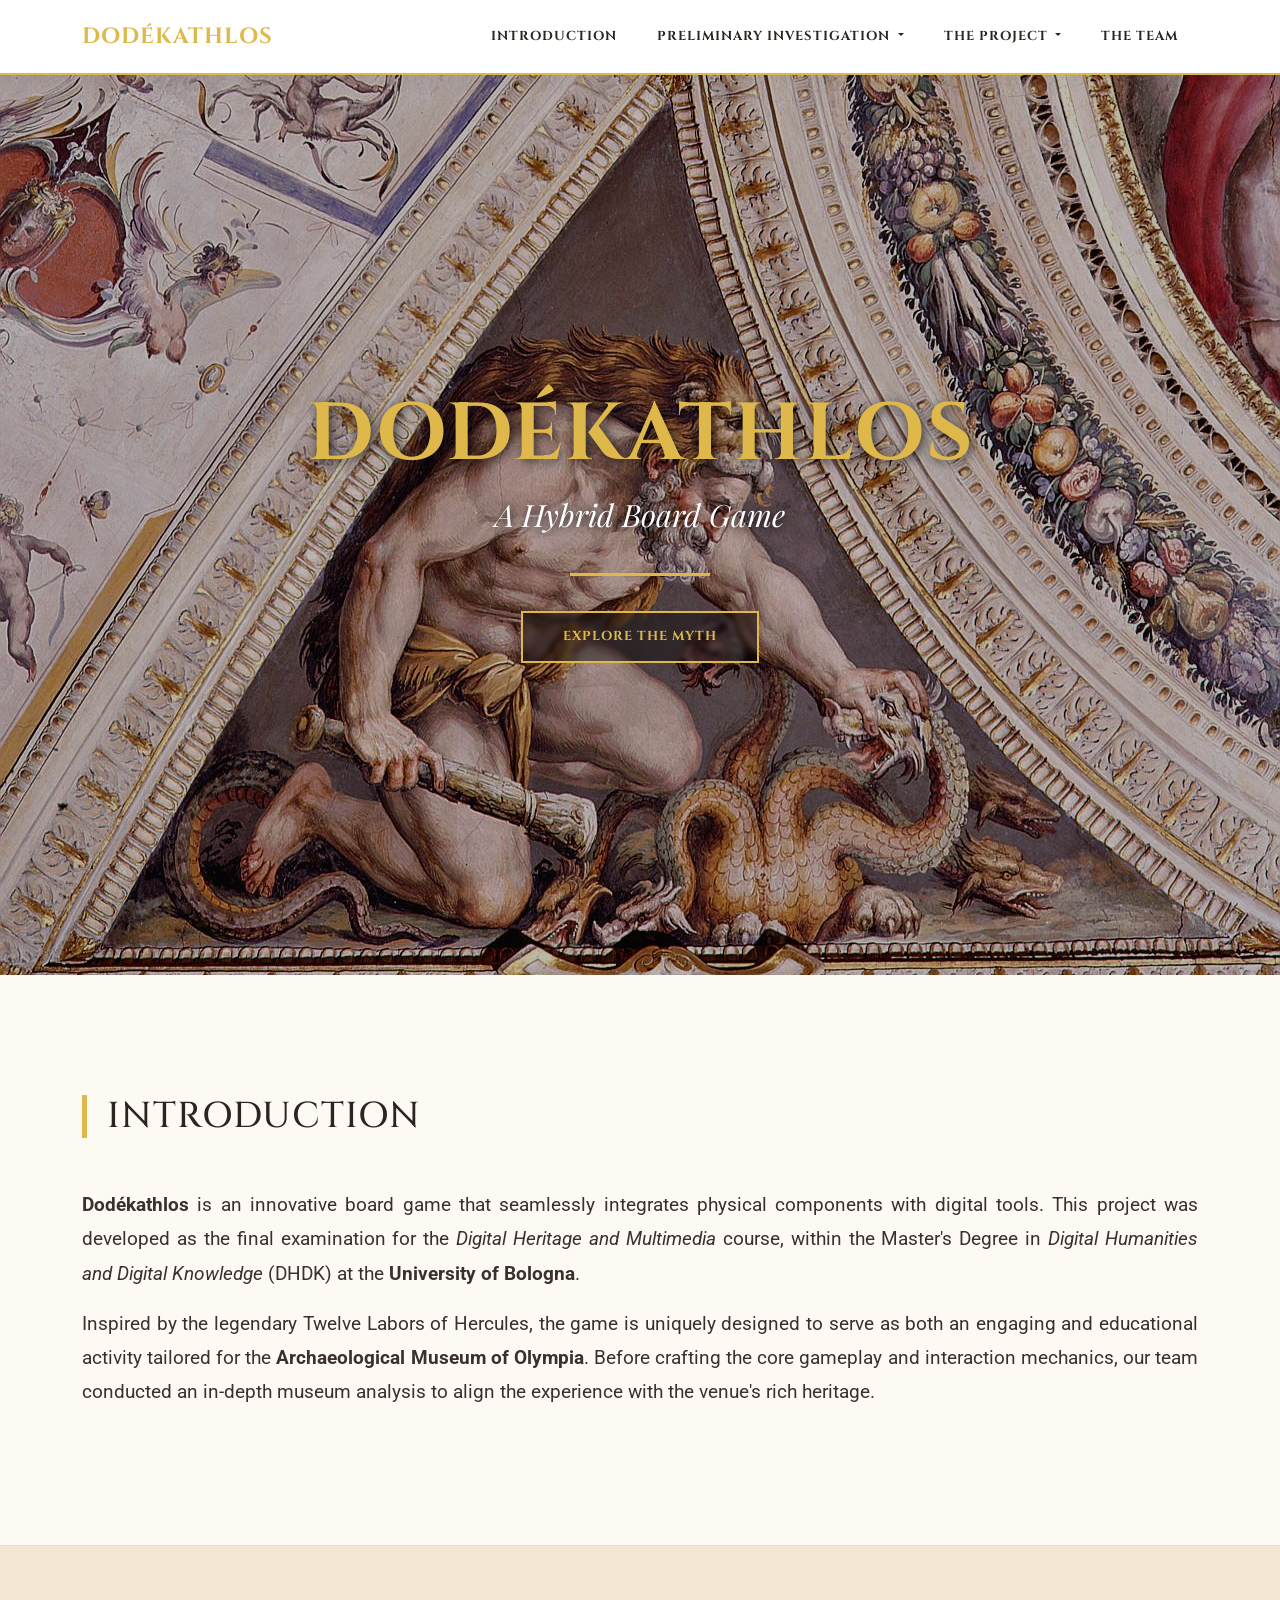
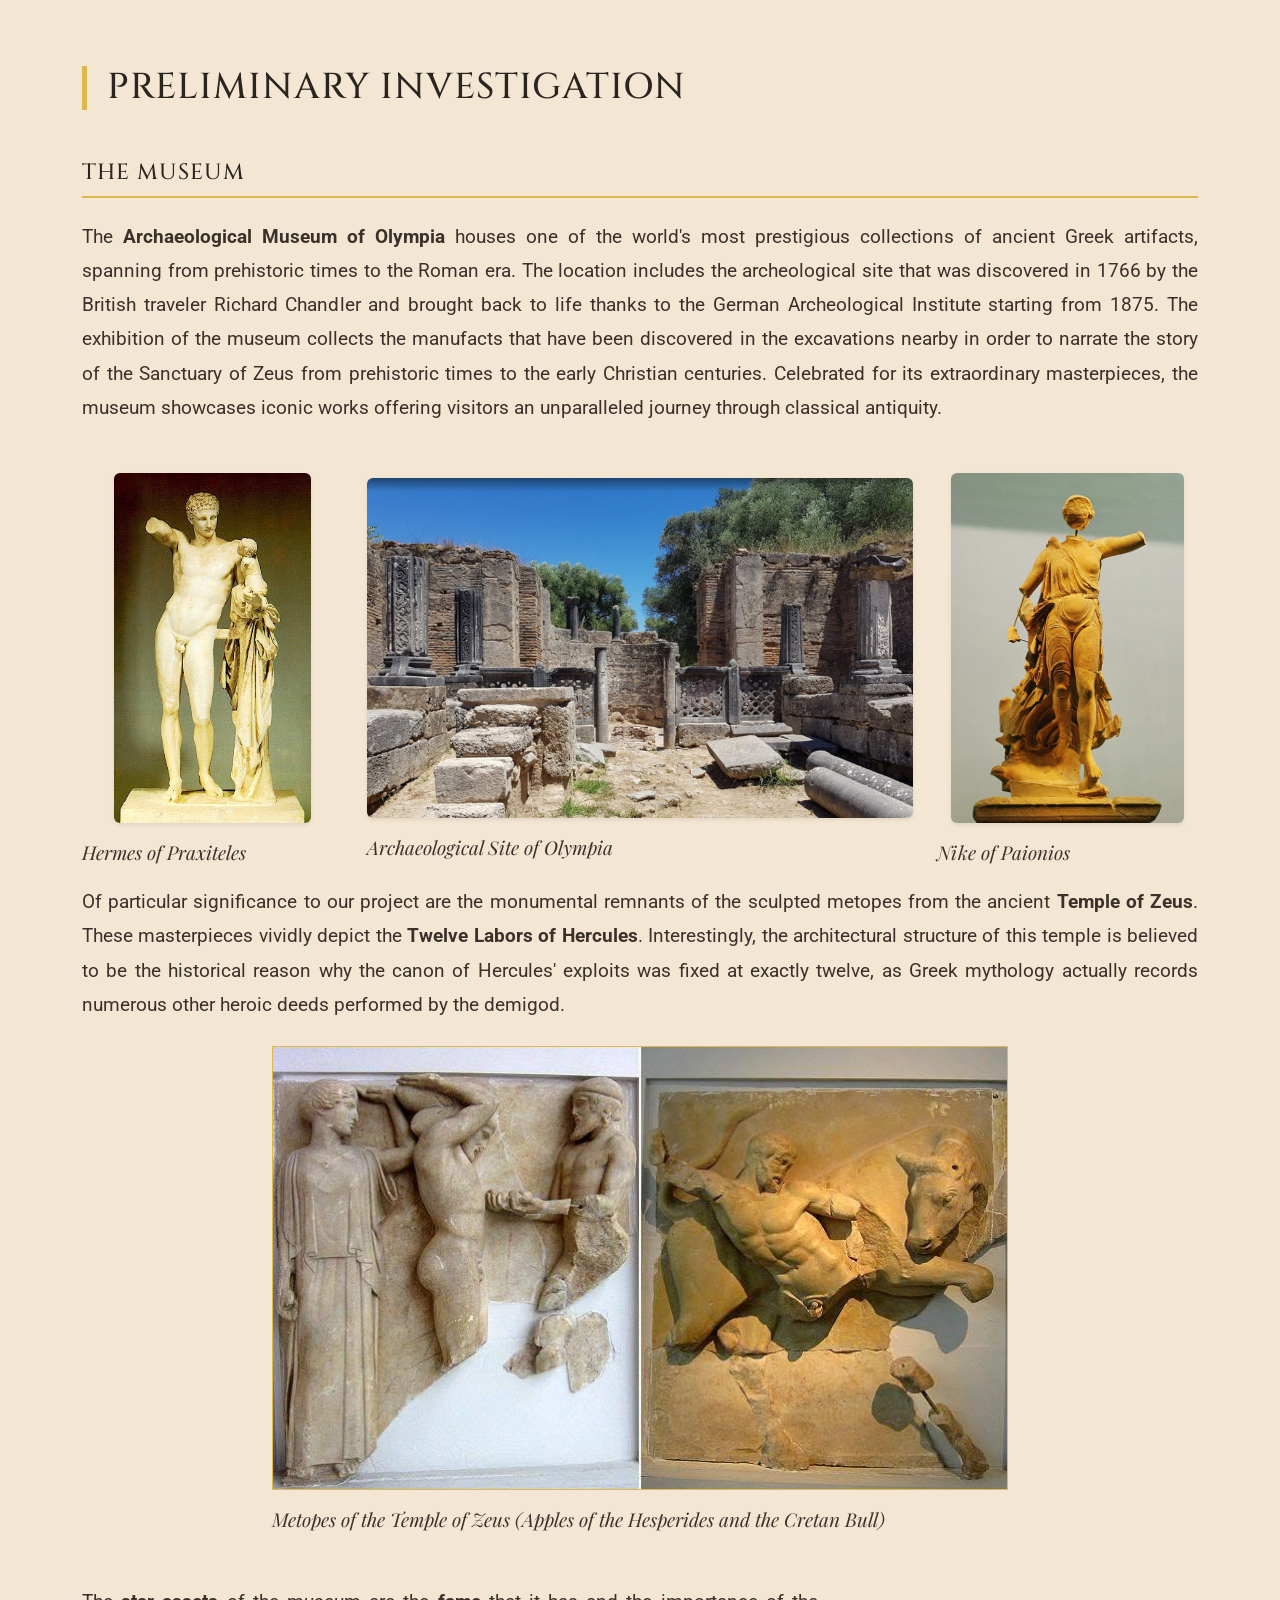
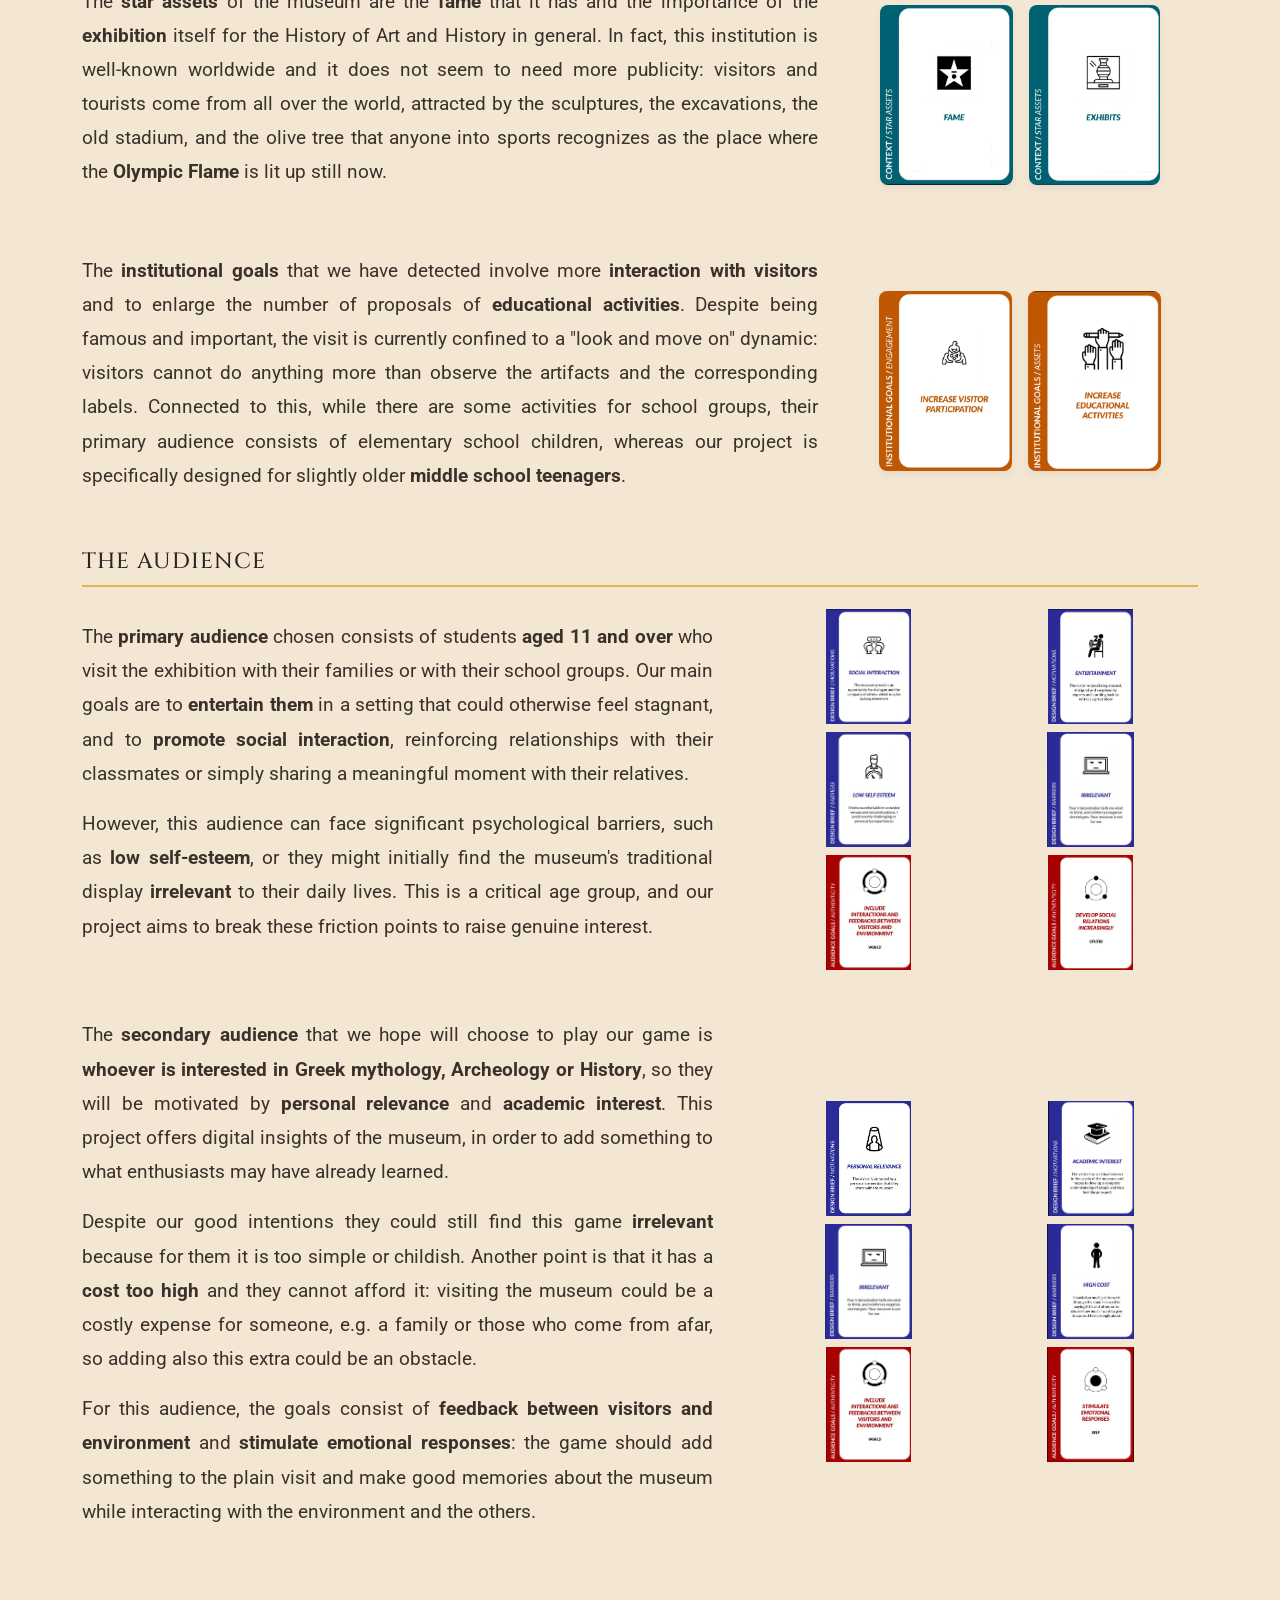
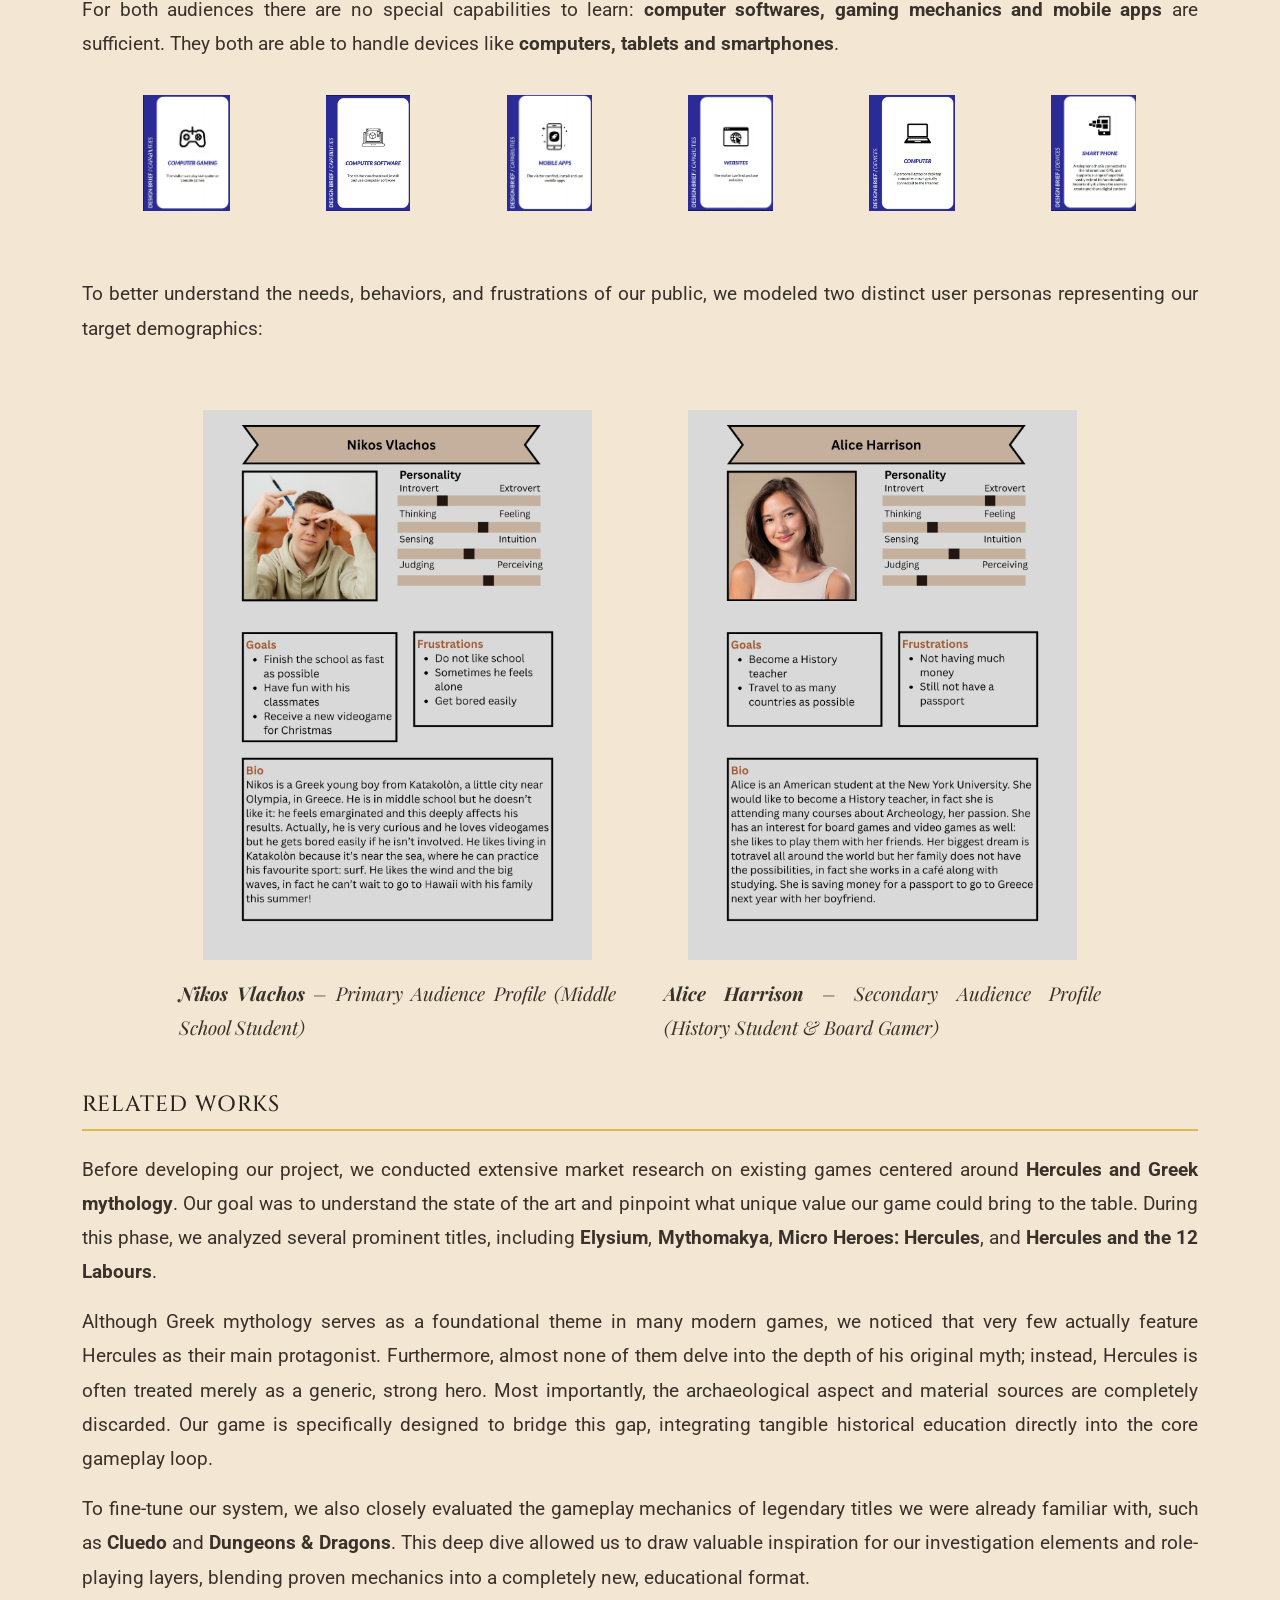
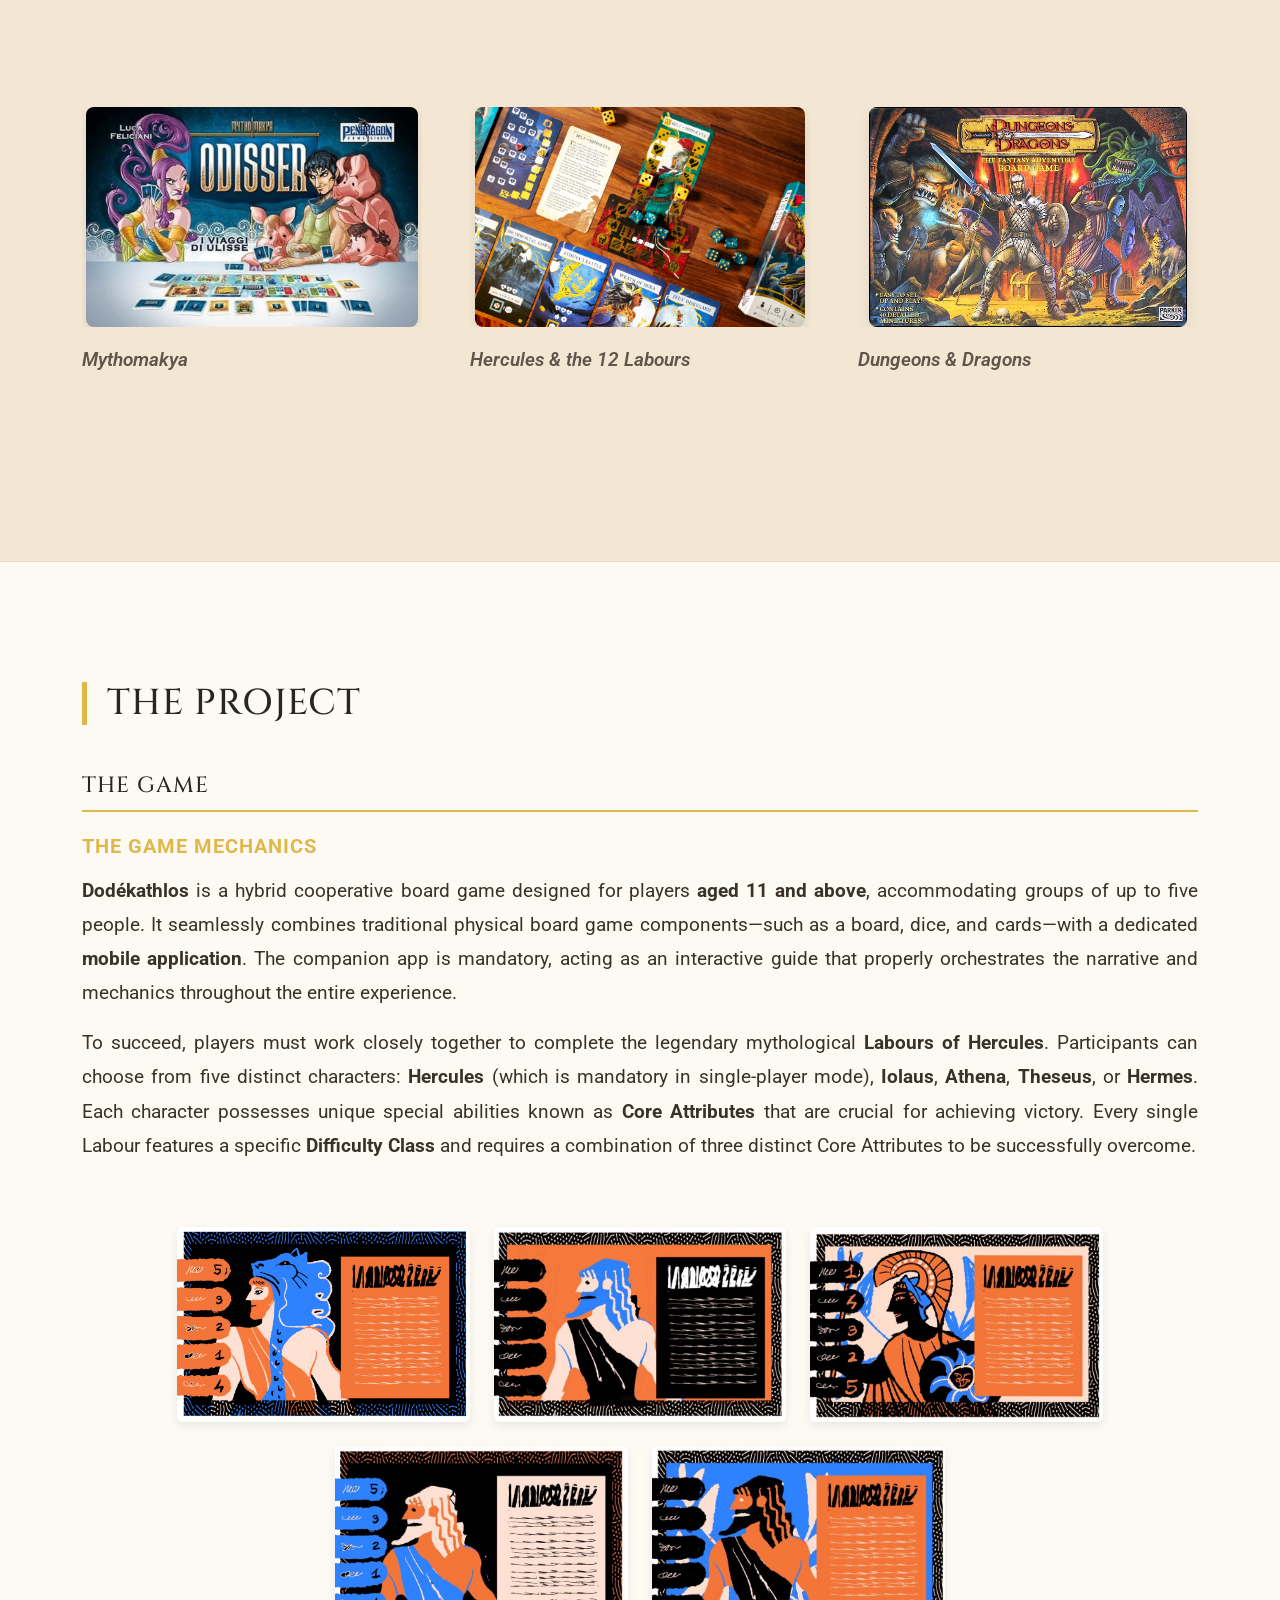
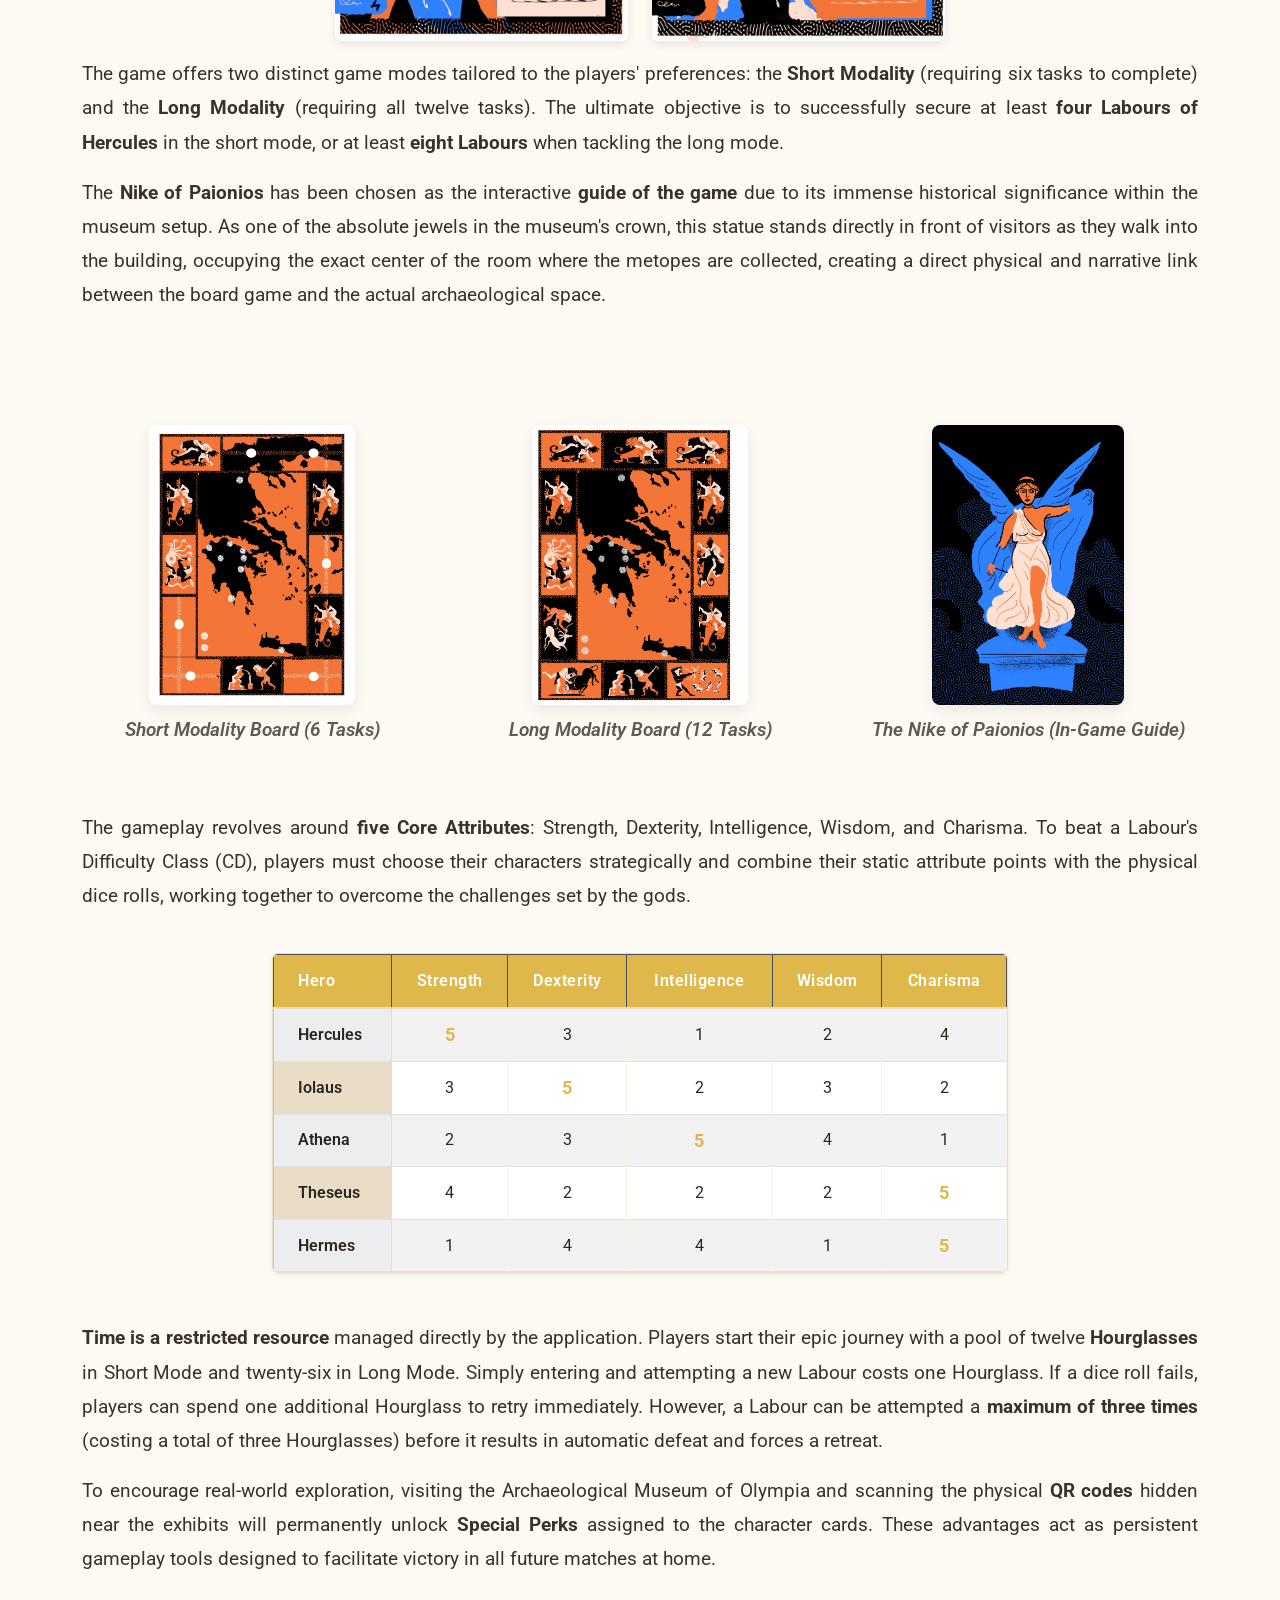
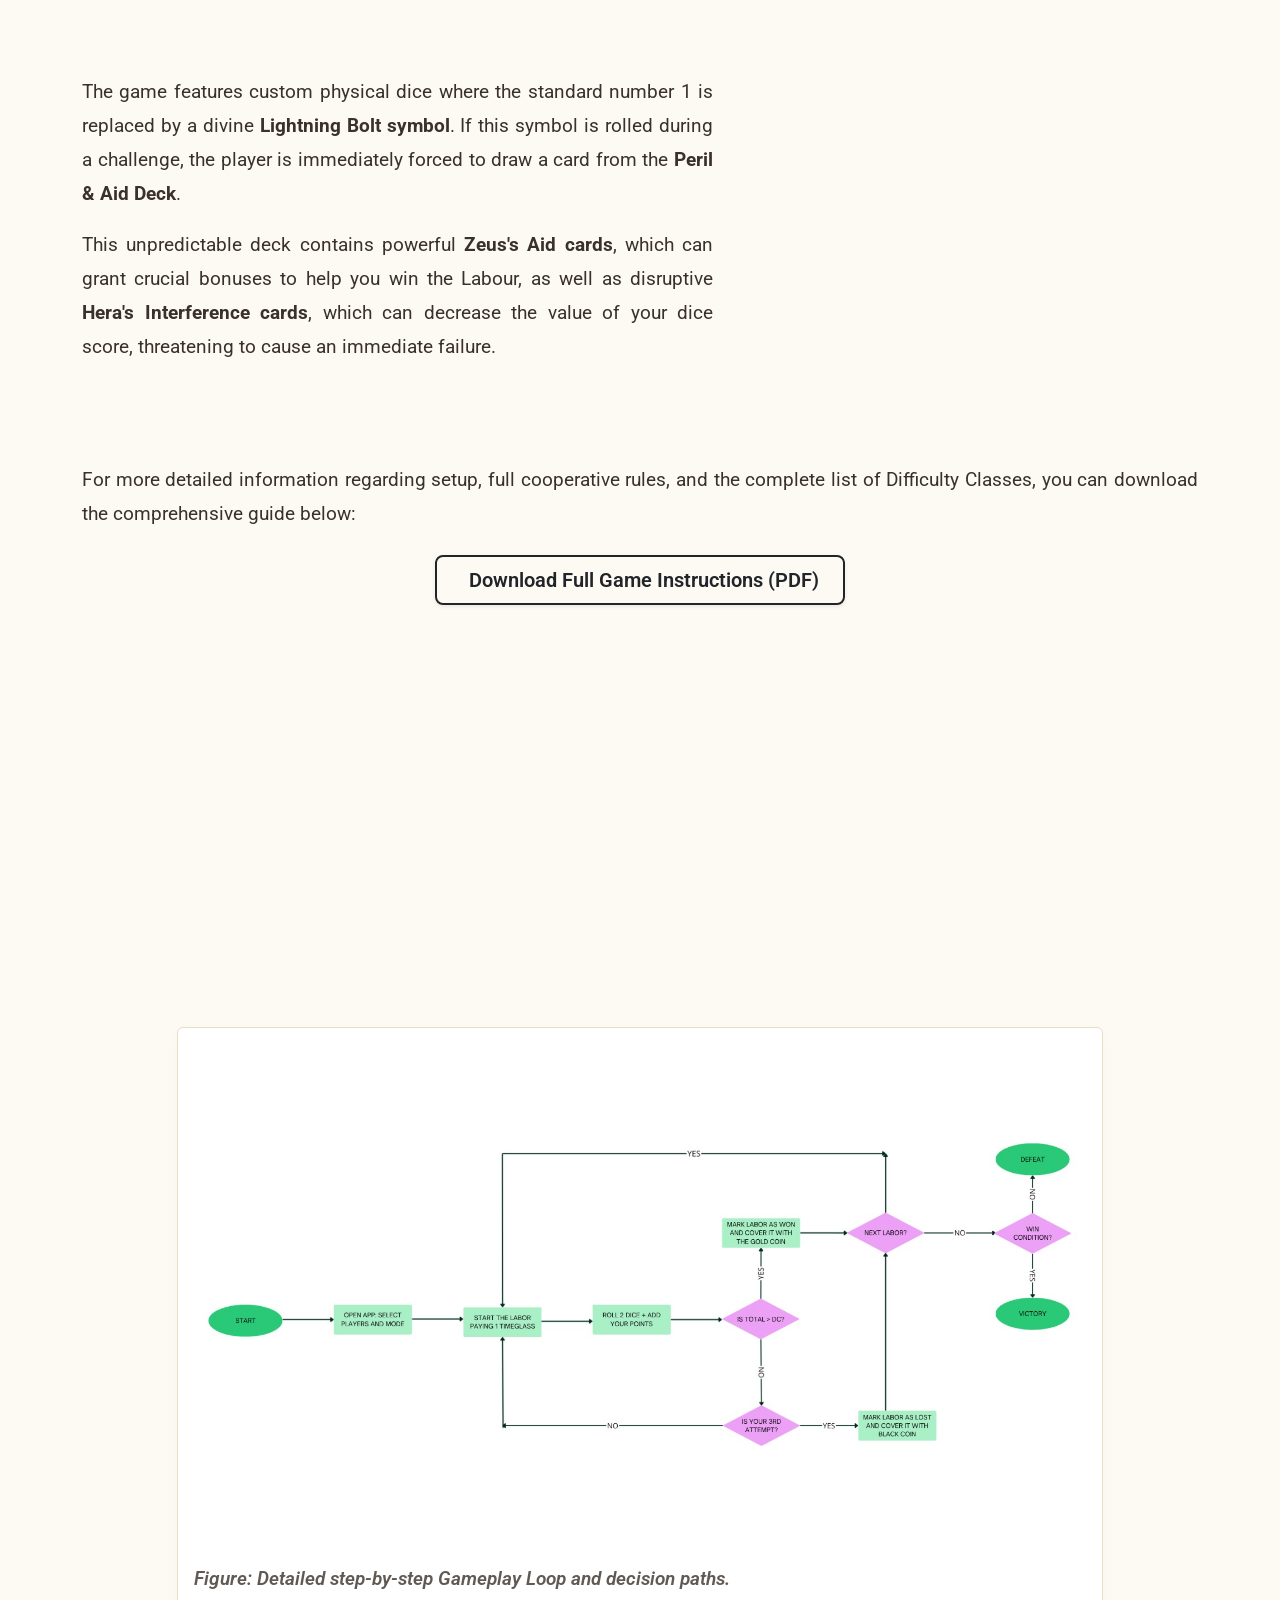
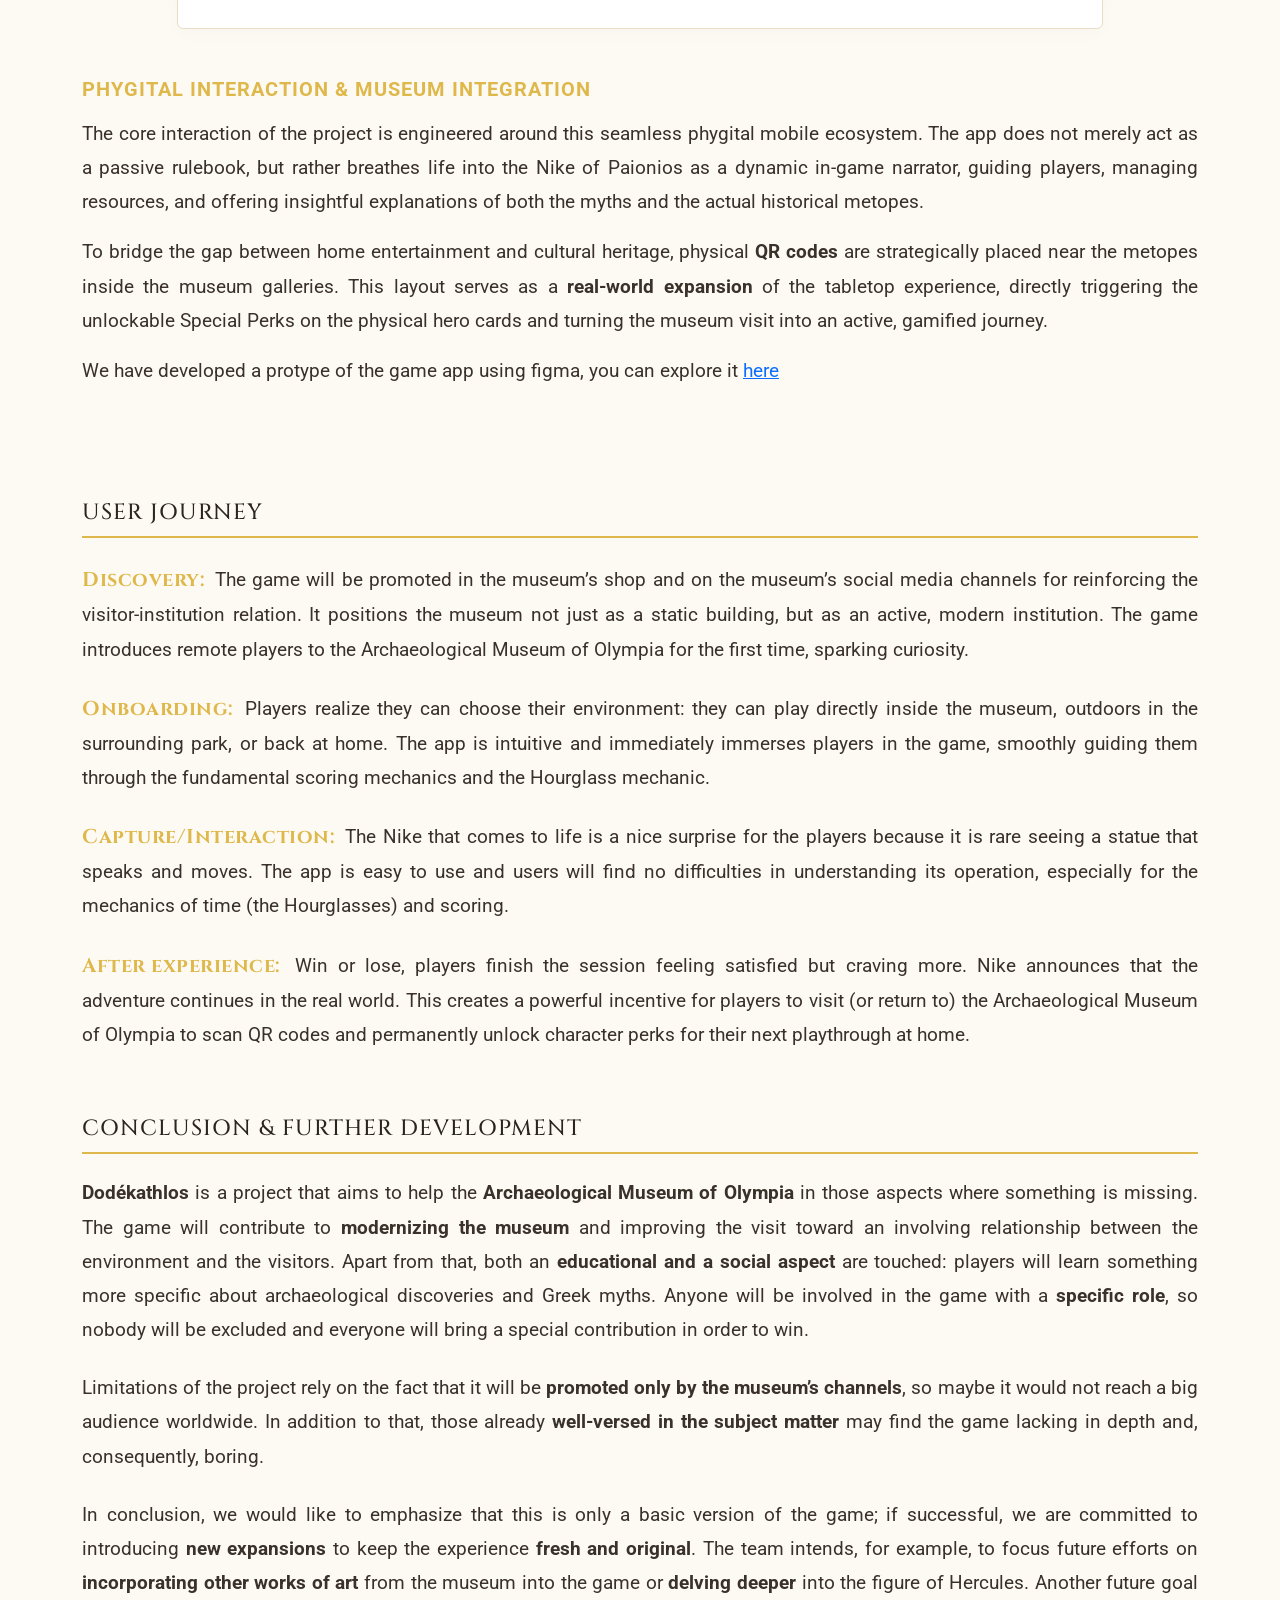
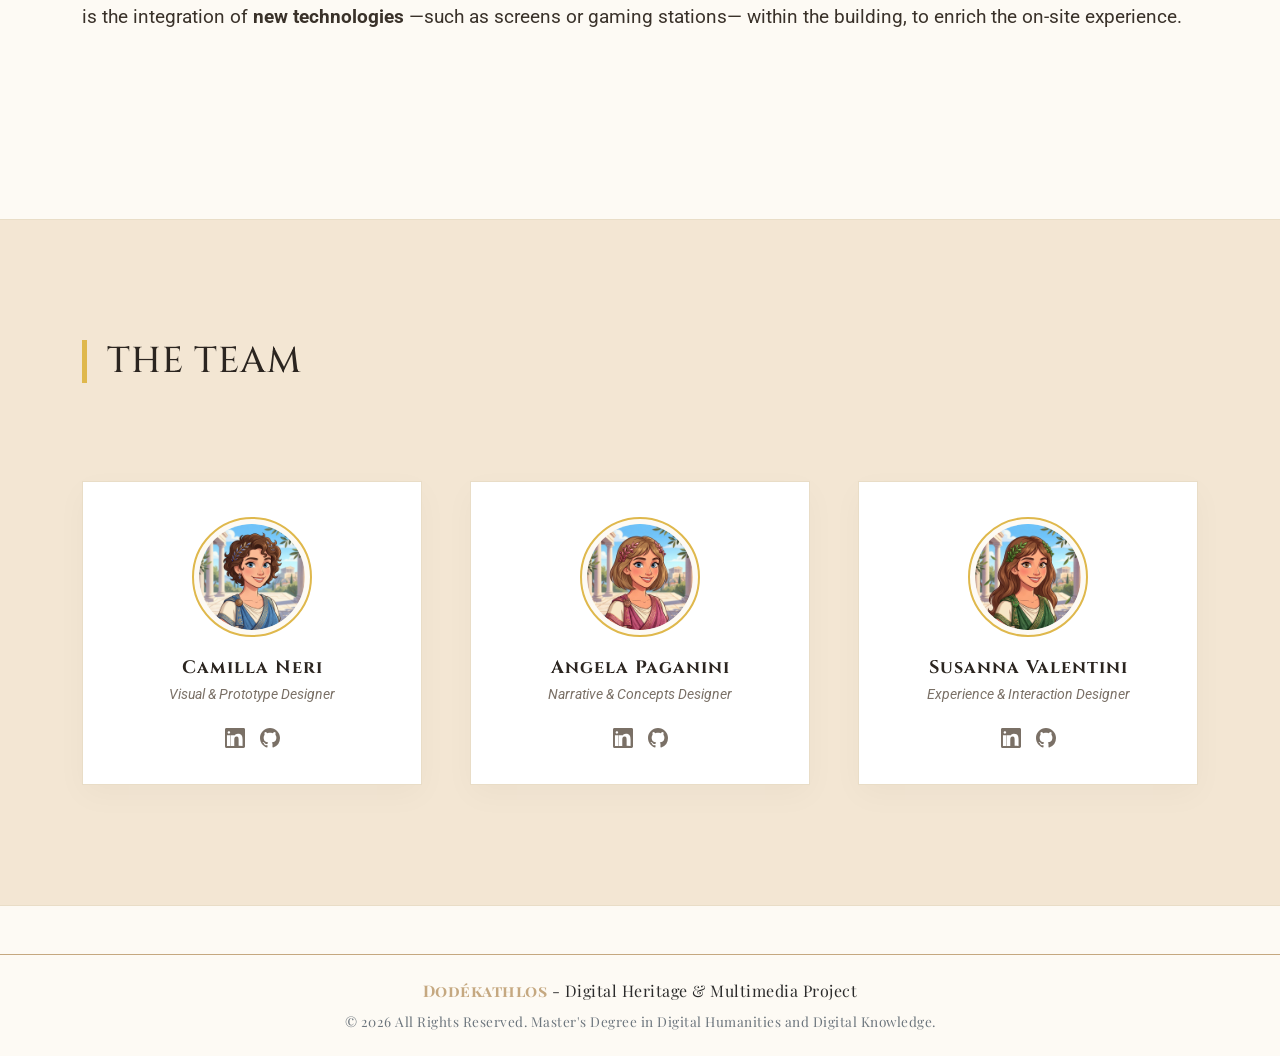
==== index.html @ 30987a3d "Add files via upload" ====
<!DOCTYPE html>
<html lang="en">
<head>
    <meta charset="UTF-8">
    <meta name="viewport" content="width=device-width, initial-scale=1.0">
    <title>Dodékathlos - A Hybrid Board Game</title>
    
    <link rel="stylesheet" href="bootstrap.min.css">
    
    <link rel="stylesheet" href="style.css">
    
    <link rel="preconnect" href="https://fonts.googleapis.com">
    <link rel="preconnect" href="https://fonts.gstatic.com" crossorigin>
    <link href="https://fonts.googleapis.com/css2?family=Caesar+Dressing&family=Cinzel:wght@400;700&family=Roboto:wght@400;700&display=swap" rel="stylesheet">
    <link href="https://fonts.googleapis.com/css2?family=Cinzel:wght@400;700&family=Playfair+Display:ital,wght@0,400;0,700;1,400&family=Roboto:wght@300;400;500&display=swap" rel="stylesheet">
</head>
<body>

    <!-- NAVBAR LUXURY -->
    <nav class="navbar navbar-expand-lg custom-navbar sticky-top">
        <div class="container">
            <a class="navbar-brand logo" href="#">DODÉKATHLOS</a>
            
            <button class="navbar-toggler" type="button" data-bs-toggle="collapse" data-bs-target="#navbarNav" aria-controls="navbarNav" aria-expanded="false" aria-label="Toggle navigation">
                <span class="navbar-toggler-icon"></span>
            </button>
            
            <div class="collapse navbar-collapse justify-content-end" id="navbarNav">
                <ul class="navbar-nav align-items-center">
                    
                    <!-- 1. INTRODUCTION (Single Link) -->
                    <li class="nav-item">
                        <a class="nav-link main-nav-link" href="#introduction">Introduction</a>
                    </li>
                    
                    <!-- 2. PRELIMINARY INVESTIGATION (Dropdown) -->
                    <li class="nav-item dropdown">
                        <a class="nav-link main-nav-link dropdown-toggle" href="#" id="navbarPreliminary" role="button" data-bs-toggle="dropdown" aria-expanded="false">
                            Preliminary Investigation
                        </a>
                        <ul class="dropdown-menu" aria-labelledby="navbarPreliminary">
                            <li><a class="dropdown-item" href="#museum">The Museum</a></li>
                            <li><a class="dropdown-item" href="#audience">The Audience</a></li>
                            <li><a class="dropdown-item" href="#related-works">Related Works</a></li>
                        </ul>
                    </li>
                    
                    <!-- 3. THE PROJECT (Dropdown) -->
                    <li class="nav-item dropdown">
                        <a class="nav-link main-nav-link dropdown-toggle" href="#" id="navbarProject" role="button" data-bs-toggle="dropdown" aria-expanded="false">
                            The Project
                        </a>
                        <ul class="dropdown-menu" aria-labelledby="navbarProject">
                            <li><a class="dropdown-item" href="#the-game">The Game</a></li>
                            <li><a class="dropdown-item" href="#user-journey">User Journey</a></li>
                            <li><a class="dropdown-item" href="#further-development">Conclusion and Further Development</a></li>
                        </ul>
                    </li>
                    
                    <!-- 4. THE TEAM (Single Link) -->
                    <li class="nav-item">
                        <a class="nav-link main-nav-link" href="#team">The Team</a>
                    </li>
                    
                </ul>
            </div>
        </div>
    </nav>

    <header class="hero-section d-flex align-items-center justify-content-center text-center">
        <div class="hero-overlay"></div>
        <div class="hero-content">
            <h1>Dodékathlos</h1>
            <p class="subtitle">A Hybrid Board Game</p>
            <div class="greek-pattern-line"></div>
            <a href="#introduction" class="btn-scroll">Explore the Myth</a>
        </div>
    </header>

    <main>
        <!-- SECTION: INTRODUCTION -->
        <section id="introduction" class="custom-section reveal">
            
            <div class="container">
                <h2 class="section-title">Introduction</h2>
                <div class="row">
                    <div class="col-12">
                        <p class="lead-text"><strong>Dodékathlos</strong> is an innovative board game that seamlessly integrates physical components with digital tools. This project was developed as the final examination for the <em>Digital Heritage and Multimedia</em> course, within the Master's Degree in <em>Digital Humanities and Digital Knowledge</em> (DHDK) at the <strong>University of Bologna</strong>.</p>
                        <p class="lead-text">Inspired by the legendary Twelve Labors of Hercules, the game is uniquely designed to serve as both an engaging and educational activity tailored for the <strong>Archaeological Museum of Olympia</strong>. Before crafting the core gameplay and interaction mechanics, our team conducted an in-depth museum analysis to align the experience with the venue's rich heritage.</p>
                    </div>
                </div>
            </div>
        </section>

        <!-- SECTION: PRELIMINARY INVESTIGATION -->
        <section id="context" class="custom-section reveal reveal-bottom alt-bg">
            <div class="container">
                <h2 class="section-title">Preliminary Investigation</h2>
                
                <!-- THE MUSEUM SUBSECTION -->
                <div id="museum" class="subsection mb-5">
                   <h3>The Museum</h3>
                      <p>The <strong>Archaeological Museum of Olympia</strong> houses one of the world's most prestigious collections of ancient Greek artifacts, spanning from prehistoric times to the Roman era. The location includes the archeological site that was discovered in 1766 by the British traveler Richard Chandler and brought back to life thanks to the German Archeological Institute starting from 1875. The exhibition of the museum collects the manufacts that have been discovered in the excavations nearby in order to narrate the story of the Sanctuary of Zeus from prehistoric times to the early Christian centuries. Celebrated for its extraordinary masterpieces, the museum showcases iconic works offering visitors an unparalleled journey through classical antiquity.</p>
    
                      <div class="row g-4 justify-content-center align-items-center mt-4">
    
                      <!-- 1. HERMES OF PRAXITELES -->
                      <div class="col-md-3 text-center reveal reveal-left">
                         <img src="imagesDodP/HermesOfPraxiteles2.jpg" class="img-fluid rounded shadow-sm custom-museum-img-v" alt="Hermes of Praxiteles">
                         <p class="img-caption"><em>Hermes of Praxiteles</em></p>
                      </div>

                      <!-- 2. ARCHEOLOGICAL SITE OF OLYMPIA -->
                      <div class="col-md-6 text-center reveal reveal-zoom">
                         <img src="imagesDodP/sitoArcheologico.jpg" class="img-fluid rounded shadow-sm custom-museum-img-h" alt="Archaeological Site of Olympia">
                         <p class="img-caption"><em>Archaeological Site of Olympia</em></p>
                      </div>

                      <!-- 3. NIKE OF PAIONIOS -->
                      <div class="col-md-3 text-center reveal reveal-right">
                         <img src="imagesDodP/Nike.jpg" class="img-fluid rounded shadow-sm custom-museum-img-v" alt="Nike of Paionios">
                         <p class="img-caption"><em>Nike of Paionios</em></p>
                      </div>

                      </div>
                      <p></p>
                      <p>Of particular significance to our project are the monumental remnants of the sculpted metopes from the ancient <strong>Temple of Zeus</strong>. These masterpieces vividly depict the <strong>Twelve Labors of Hercules</strong>. Interestingly, the architectural structure of this temple is believed to be the historical reason why the canon of Hercules' exploits was fixed at exactly twelve, as Greek mythology actually records numerous other heroic deeds performed by the demigod.</p>
    
                      <div class="row my-4 justify-content-center">
                      <div class="col-12 col-md-8 text-center reveal reveal-zoom">
                      <div class="gallery-card">
                         <img src="imagesDodP/2metopes.jpg" alt="Metopes of the Temple of Zeus" class="img-fluid metope-img">
                         <p class="img-caption">Metopes of the Temple of Zeus (Apples of the Hesperides and the Cretan Bull)</p>
                     </div>
                     </div>
                     </div>

                     <div class="row g-4 align-items-center my-4">
                     <div class="col-12 col-lg-8">
                        <p>The <strong>star assets</strong> of the museum are the <strong>fame</strong> that it has and the importance of the <strong>exhibition</strong> itself for the History of Art and History in general. In fact, this institution is well-known worldwide and it does not seem to need more publicity: visitors and tourists come from all over the world, attracted by the sculptures, the excavations, the old stadium, and the olive tree that anyone into sports recognizes as the place where the <strong>Olympic Flame</strong> is lit up still now.</p>
                     </div>
                     <div class="col-12 col-lg-4 reveal reveal-right">
                     <div class="d-flex justify-content-center gap-3">
                        <img src="imagesDodP/fame.jpg" alt="Museum Asset - Fame" class="img-fluid asset-card-img">
                        <img src="imagesDodP/exhibits.jpeg" alt="Museum Asset - Exhibits" class="img-fluid asset-card-img">
                     </div>
                     </div>
                     </div>

                     <div class="row g-4 align-items-center my-4">
                     <div class="col-12 col-lg-8">
                        <p>The <strong>institutional goals</strong> that we have detected involve more <strong>interaction with visitors</strong> and to enlarge the number of proposals of <strong>educational activities</strong>. Despite being famous and important, the visit is currently confined to a "look and move on" dynamic: visitors cannot do anything more than observe the artifacts and the corresponding labels. Connected to this, while there are some activities for school groups, their primary audience consists of elementary school children, whereas our project is specifically designed for slightly older <strong>middle school teenagers</strong>.</p>
                     </div>
                     <div class="col-12 col-lg-4 reveal reveal-left">
                     <div class="d-flex justify-content-center gap-3">
                        <img src="imagesDodP/visitorPartecipation.jpeg" alt="Goal - Increase Visitor Participation" class="img-fluid asset-card-img">
                        <img src="imagesDodP/increaseedact.jpeg" alt="Goal - Increase Educational Activities" class="img-fluid asset-card-img">
                     </div>
                     </div>
                </div>

                <div id="audience" class="subsection mb-5 reveal"> <!--The Audience section-->
                    <h3>The Audience</h2>
                     <div class="row g-5 align-items-center mb-5">
                     <div class="col-12 col-lg-7">
                        <p class="lead-text">
                            The <strong>primary audience</strong> chosen consists of students <strong>aged 11 and over</strong> who visit the exhibition with their families or with their school groups. Our main goals are to <strong>entertain them</strong> in a setting that could otherwise feel stagnant, and to <strong>promote social interaction</strong>, reinforcing relationships with their classmates or simply sharing a meaningful moment with their relatives.
                        </p>
                        <p class="lead-text mt-3">
                            However, this audience can face significant psychological barriers, such as <strong>low self-esteem</strong>, or they might initially find the museum's traditional display <strong>irrelevant</strong> to their daily lives. This is a critical age group, and our project aims to break these friction points to raise genuine interest.
                        </p>
                     </div>
                     <div class="col-12 col-lg-5 text-center reveal reveal-right">
                     <div class="row g-2 justify-content-center">
                        <div class="col-6"><img src="imagesDodP/SocialInteractions.jpg" alt="Primary Motivation 1" class="img-fluid target-card-img"></div>
                        <div class="col-6"><img src="imagesDodP/Entertainment.jpg" alt="Primary Motivation 2" class="img-fluid target-card-img"></div>
                        <div class="col-6"><img src="imagesDodP/LowEsteem.jpg" alt="Primary Barrier 1" class="img-fluid target-card-img"></div>
                        <div class="col-6"><img src="imagesDodP/irrelevant.jpg" alt="Primary Barrier 2" class="img-fluid target-card-img"></div>
                        <div class="col-6"><img src="imagesDodP/interaction.jpg" alt="Primary Goal 1" class="img-fluid target-card-img"></div>
                        <div class="col-6"><img src="imagesDodP/socialRelations.jpg" alt="Primary Goal 2" class="img-fluid target-card-img"></div>
                    </div>
                    </div>
                    </div>

                    <div class="row g-5 align-items-center mb-5">
                    <div class="col-12 col-lg-7">
                        <p class="lead-text">
                            The <strong>secondary audience</strong> that we hope will choose to play our game is <strong>whoever is interested in Greek mythology, Archeology or History</strong>, so they will be motivated by <strong>personal relevance</strong> and <strong>academic interest</strong>. This project offers digital insights of the museum, in order to add something to what enthusiasts may have already learned.
                        </p>
                        <p class="lead-text mt-3">
                            Despite our good intentions they could still find this game <strong>irrelevant</strong> because for them it is too simple or childish. Another point is that it has a <strong>cost too high</strong> and they cannot afford it: visiting the museum could be a costly expense for someone, e.g. a family or those who come from afar, so adding also this extra could be an obstacle.
                        </p>
                        <p class="lead-text mt-3">
                            For this audience, the goals consist of <strong>feedback between visitors and environment</strong> and <strong>stimulate emotional responses</strong>: the game should add something to the plain visit and make good memories about the museum while interacting with the environment and the others.
                        </p>
                    </div>
                    <div class="col-12 col-lg-5 text-center reveal reveal-left">
                    <div class="row g-2 justify-content-center">
                        <div class="col-6"><img src="imagesDodP/PersonalRelevance.jpg" alt="Secondary Motivation 1" class="img-fluid target-card-img"></div>
                        <div class="col-6"><img src="imagesDodP/AcademicInterest.jpg" alt="Secondary Motivation 2" class="img-fluid target-card-img"></div>
                        <div class="col-6"><img src="imagesDodP/irrelevant.jpg" alt="Secondary Barrier 1" class="img-fluid target-card-img"></div>
                        <div class="col-6"><img src="imagesDodP/HighCost.jpg" alt="Secondary Barrier 2" class="img-fluid target-card-img"></div>
                        <div class="col-6"><img src="imagesDodP/interaction.jpg" alt="Secondary Goal 1" class="img-fluid target-card-img"></div>
                        <div class="col-6"><img src="imagesDodP/EmotionalResponses.jpg" alt="Secondary Goal 2" class="img-fluid target-card-img"></div>
                    </div>
                    </div>
                    </div>

                    <div class="my-5">
                        <p class="lead-text mt-3">
                        For both audiences there are no special capabilities to learn: <strong>computer softwares, gaming mechanics and mobile apps</strong> are sufficient. They both are able to handle devices like <strong>computers, tablets and smartphones</strong>.
                        </p>
                    <div class="row g-1 justify-content-center align-items-center p-3 reveal reveal-zoom">
                        <div class="col-4 col-md-2 text-center"><img src="imagesDodP/ComputerGaming.jpg" alt="Computer Gaming" class="img-fluid common-tech-img"></div>
                        <div class="col-4 col-md-2 text-center"><img src="imagesDodP/ComputerSoftware.jpg" alt="Computer Software" class="img-fluid common-tech-img"></div>
                        <div class="col-4 col-md-2 text-center"><img src="imagesDodP/MobileApps.jpg" alt="Mobile Apps" class="img-fluid common-tech-img"></div>
                        <div class="col-4 col-md-2 text-center"><img src="imagesDodP/Websites.jpg" alt="Websites" class="img-fluid common-tech-img"></div>
                        <div class="col-4 col-md-2 text-center"><img src="imagesDodP/Computer.jpg" alt="Computer" class="img-fluid common-tech-img"></div>
                        <div class="col-4 col-md-2 text-center"><img src="imagesDodP/Smartphone.jpg" alt="Smartphone" class="img-fluid common-tech-img"></div>
                    </div>
                    </div>
                
                    <p class="lead-text mt-5">
                    To better understand the needs, behaviors, and frustrations of our public, we modeled two distinct user personas representing our target demographics:
                    </p>
                
                    <div class="row g-5 justify-content-center align-items-stretch mt-3">
                    <div class="col-12 col-md-5 text-center">
                        <div class="gallery-card reveal reveal-zoom">
                            <img src="imagesDodP/NikosVlachos.jpeg" alt="User Persona - Nikos Vlachos" class="img-fluid persona-img">
                            <p class="img-caption mt-3"><strong>Nikos Vlachos</strong> – Primary Audience Profile (Middle School Student)</p>
                        </div>
                    </div>
                    
                    <div class="col-12 col-md-5 text-center">
                        <div class="gallery-card reveal reveal-zoom">
                            <img src="imagesDodP/AliceHarrison.jpeg" alt="User Persona - Alice Harrison" class="img-fluid persona-img">
                            <p class="img-caption mt-3"><strong>Alice Harrison</strong> – Secondary Audience Profile (History Student & Board Gamer)</p>
                        </div>
                    </div>
                    </div>
                    </div> 
                </div> <!--End of The Audience-->

                <!-- RELATED WORKS SECTION -->
                <div id="related-works" class="subsection mb-5 reveal">
                    <h3>Related Works</h3>
                    <div class="row mb-5">
                    <div class="col-12">
                        <p class="lead-text">
                            Before developing our project, we conducted extensive market research on existing games centered around <strong>Hercules and Greek mythology</strong>. Our goal was to understand the state of the art and pinpoint what unique value our game could bring to the table. During this phase, we analyzed several prominent titles, including <strong>Elysium</strong>, <strong>Mythomakya</strong>, <strong>Micro Heroes: Hercules</strong>, and <strong>Hercules and the 12 Labours</strong>.
                        </p>
                        <p class="lead-text mt-3">
                            Although Greek mythology serves as a foundational theme in many modern games, we noticed that very few actually feature Hercules as their main protagonist. Furthermore, almost none of them delve into the depth of his original myth; instead, Hercules is often treated merely as a generic, strong hero. Most importantly, the archaeological aspect and material sources are completely discarded. Our game is specifically designed to bridge this gap, integrating tangible historical education directly into the core gameplay loop.
                        </p>
                        <p class="lead-text mt-3">
                            To fine-tune our system, we also closely evaluated the gameplay mechanics of legendary titles we were already familiar with, such as <strong>Cluedo</strong> and <strong>Dungeons & Dragons</strong>. This deep dive allowed us to draw valuable inspiration for our investigation elements and role-playing layers, blending proven mechanics into a completely new, educational format.
                        </p>
                    </div>
                    </div>
                    <!-- IMAGES OF RELATED WORKS -->
                    <div class="row g-5 justify-content-center align-items-stretch mt-5">
                    <!-- Image 1: Mythomakya -->
                    <div class="col-12 col-md-4 text-center">
                        <div class="related-card h-100 d-flex flex-column justify-content-between reveal reveal-left">
                            <div class="img-wrapper mb-3">
                                <img src="imagesDodP/OdisseaMythomakya.jpg" alt="Mythomakya Board Game" class="img-fluid related-game-img">
                            </div>
                            <p class="small-caption">Mythomakya</p>
                        </div>
                    </div>
                    <!-- Image 2: Hercules and the 12 Labors -->
                    <div class="col-12 col-md-4 text-center">
                        <div class="related-card h-100 d-flex flex-column justify-content-between reveal reveal-zoom">
                            <div class="img-wrapper mb-3">
                                <img src="imagesDodP/Herculesandthe12Labors03.jpg" alt="Hercules and the 12 Labors Gameplay" class="img-fluid related-game-img">
                            </div>
                            <p class="small-caption">Hercules & the 12 Labours</p>
                        </div>
                    </div>
                    <!-- Image 3: Dungeons and Dragons -->
                    <div class="col-12 col-md-4 text-center">
                        <div class="related-card h-100 d-flex flex-column justify-content-between reveal reveal-right">
                            <div class="img-wrapper mb-3">
                                <img src="imagesDodP/DnD.jpg" alt="Dungeons and Dragons Board Game" class="img-fluid related-game-img">
                            </div>
                            <p class="small-caption">Dungeons & Dragons</p>
                        </div>
                    </div>
                    </div>
                    </div> <!-- End of container -->
                </div> <!-- End of Related Works -->
        </section> <!--End of Preliminary Investigation?-->

        <!-- THE PROJECT SECTION -->
        <section id="the-project" class="custom-section">
            <div class="container">
                <h2 class="section-title mb-5 reveal">The Project</h2>
                <!-- SUBSECTION: THE GAME -->
                <div id="the-game" class="subsection mb-5">
                    <h3>The Game</h3>
                    <div class="row mb-5">
                    <div class="col-12">
                        <h4 class="h5 text-uppercase fw-bold mb-3" style="color: #dfb84c; letter-spacing: 1px;">The Game Mechanics</h4>
                            <p class="lead-text">
                                <strong>Dodékathlos</strong> is a hybrid cooperative board game designed for players <strong>aged 11 and above</strong>, accommodating groups of up to five people. It seamlessly combines traditional physical board game components—such as a board, dice, and cards—with a dedicated <strong>mobile application</strong>. The companion app is mandatory, acting as an interactive guide that properly orchestrates the narrative and mechanics throughout the entire experience.
                            </p>
                            <p class="lead-text mt-3">
                                To succeed, players must work closely together to complete the legendary mythological <strong>Labours of Hercules</strong>. Participants can choose from five distinct characters: <strong>Hercules</strong> (which is mandatory in single-player mode), <strong>Iolaus</strong>, <strong>Athena</strong>, <strong>Theseus</strong>, or <strong>Hermes</strong>. Each character possesses unique special abilities known as <strong>Core Attributes</strong> that are crucial for achieving victory. Every single Labour features a specific <strong>Difficulty Class</strong> and requires a combination of three distinct Core Attributes to be successfully overcome.
                            </p>
                    </div>
                    </div>
                    <!-- CHARACTERS CARDS -->
                    <div class="row justify-content-center mb">
                    <div class="col-12 col-xl-10">
                    <div class="character-cards-grid">
                        <!-- First row: 3 Cards -->
                        <div class="row g-4 justify-content-center mb-4">
                        <div class="col-4 text-center reveal reveal-zoom">
                        <div class="char-card-wrapper">
                            <img src="imagesDodP/HeraclesCard.jpg" alt="Heracles Character Card" class="img-fluid character-card-img">
                        </div>
                        </div>
                        <div class="col-4 text-center reveal reveal-zoom">
                        <div class="char-card-wrapper">
                            <img src="imagesDodP/IolaoCard.jpg" alt="Iolaus Character Card" class="img-fluid character-card-img">
                        </div>
                        </div>
                        <div class="col-4 text-center reveal reveal-zoom">
                        <div class="char-card-wrapper">
                            <img src="imagesDodP/AthenaCard.jpg" alt="Athena Character Card" class="img-fluid character-card-img">
                        </div>
                        </div>
                        </div>
                        <!-- Second row: 2 Cards -->
                        <div class="row g-4 justify-content-center">
                        <div class="col-4 text-center reveal reveal-zoom">
                        <div class="char-card-wrapper">
                            <img src="imagesDodP/TeseoCard.jpg" alt="Theseus Character Card" class="img-fluid character-card-img">
                        </div>
                        </div>
                        <div class="col-4 text-center reveal reveal-zoom">
                        <div class="char-card-wrapper">
                            <img src="imagesDodP/HermesCard.jpg" alt="Hermes Character Card" class="img-fluid character-card-img">
                        </div>
                        </div>
                        </div>
                    </div>
                    </div>
                    </div>
                    <p></p>
                    <div class="row mb-5">
                    <div class="col-12">
                        <p class="lead-text">
                            The game offers two distinct game modes tailored to the players' preferences: the <strong>Short Modality</strong> (requiring six tasks to complete) and the <strong>Long Modality</strong> (requiring all twelve tasks). The ultimate objective is to successfully secure at least <strong>four Labours of Hercules</strong> in the short mode, or at least <strong>eight Labours</strong> when tackling the long mode.
                        </p>
                        <p class="lead-text mt-3">
                            The <strong>Nike of Paionios</strong> has been chosen as the interactive <strong>guide of the game</strong> due to its immense historical significance within the museum setup. As one of the absolute jewels in the museum's crown, this statue stands directly in front of visitors as they walk into the building, occupying the exact center of the room where the metopes are collected, creating a direct physical and narrative link between the board game and the actual archaeological space.
                        </p>
                    </div>
                    </div>
                    <!-- BOARDS AND NIKE IMAGES -->
                    <div class="row g-5 justify-content-center align-items-end mt-4">
                            <div class="col-12 col-md-4 text-center reveal reveal-left">
                            <div class="board-card">
                                <img src="imagesDodP/Board6.jpg" alt="Short Modality Game Board" class="img-fluid game-component-img">
                                <p class="small-caption mt-2">Short Modality Board (6 Tasks)</p>
                            </div>
                            </div>
                            <div class="col-12 col-md-4 text-center reveal reveal-zoom">
                            <div class="board-card">
                                <img src="imagesDodP/Board12.jpg" alt="Long Modality Game Board" class="img-fluid game-component-img">
                                <p class="small-caption mt-2">Long Modality Board (12 Tasks)</p>
                            </div>
                            </div>
                            <div class="col-12 col-md-4 text-center reveal reveal-right">
                            <div class="board-card">
                                <img src="imagesDodP/NikeCard.jpg" alt="Nike of Paionios Guide Card" class="img-fluid game-component-img">
                                <p class="small-caption mt-2">The Nike of Paionios (In-Game Guide)</p>
                            </div>
                            </div>
                    </div>
                    <!-- CORE ATTRIBUTES -->
                    <div class="row mt-5 mb-4">
                        <div class="col-12">
                            <p class="lead-text">
                                The gameplay revolves around <strong>five Core Attributes</strong>: Strength, Dexterity, Intelligence, Wisdom, and Charisma. To beat a Labour's Difficulty Class (CD), players must choose their characters strategically and combine their static attribute points with the physical dice rolls, working together to overcome the challenges set by the gods.
                            </p>
                        </div>
                    </div>
                    <!-- CHARACTERS TABLE AND CORE ATTRIBUTES -->
                    <div class="row justify-content-center mb-5 reveal reveal-zoom">
                        <div class="col-12 col-md-10 col-lg-8">
                            <div class="table-responsive shadow-sm rounded">
                                <table class="table table-bordered table-striped align-middle text-center mb-0 bg-white">
                                    <thead class="table-dark">
                                        <tr>
                                            <th scope="col" class="text-start ps-4">Hero</th>
                                            <th scope="col">Strength</th>
                                            <th scope="col">Dexterity</th>
                                            <th scope="col">Intelligence</th>
                                            <th scope="col">Wisdom</th>
                                            <th scope="col">Charisma</th>
                                        </tr>
                                    </thead>
                                    <tbody>
                                        <tr>
                                            <th scope="row" class="text-start ps-4 table-light">Hercules</th>
                                            <td><strong>5</strong></td>
                                            <td>3</td>
                                            <td>1</td>
                                            <td>2</td>
                                            <td>4</td>
                                        </tr>
                                        <tr>
                                            <th scope="row" class="text-start ps-4 table-light">Iolaus</th>
                                            <td>3</td>
                                            <td><strong>5</strong></td>
                                            <td>2</td>
                                            <td>3</td>
                                            <td>2</td>
                                        </tr>
                                        <tr>
                                            <th scope="row" class="text-start ps-4 table-light">Athena</th>
                                            <td>2</td>
                                            <td>3</td>
                                            <td><strong>5</strong></td>
                                            <td>4</td>
                                            <td>1</td>
                                        </tr>
                                        <tr>
                                            <th scope="row" class="text-start ps-4 table-light">Theseus</th>
                                            <td>4</td>
                                            <td>2</td>
                                            <td>2</td>
                                            <td>2</td>
                                            <td><strong>5</strong></td>
                                        </tr>
                                        <tr>
                                            <th scope="row" class="text-start ps-4 table-light">Hermes</th>
                                            <td>1</td>
                                            <td>4</td>
                                            <td>4</td>
                                            <td>1</td>
                                            <td><strong>5</strong></td>
                                        </tr>
                                    </tbody>
                                </table>
                            </div>
                        </div>
                    </div>
                    <!-- TIME AND SPECIAL PERKS -->
                    <div class="row mb-5">
                        <div class="col-12">
                            <p class="lead-text">
                                <strong>Time is a restricted resource</strong> managed directly by the application. Players start their epic journey with a pool of twelve <strong>Hourglasses</strong> in Short Mode and twenty-six in Long Mode. Simply entering and attempting a new Labour costs one Hourglass. If a dice roll fails, players can spend one additional Hourglass to retry immediately. However, a Labour can be attempted a <strong>maximum of three times</strong> (costing a total of three Hourglasses) before it results in automatic defeat and forces a retreat.
                            </p>
                            <p class="lead-text mt-3">
                                To encourage real-world exploration, visiting the Archaeological Museum of Olympia and scanning the physical <strong>QR codes</strong> hidden near the exhibits will permanently unlock <strong>Special Perks</strong> assigned to the character cards. These advantages act as persistent gameplay tools designed to facilitate victory in all future matches at home.
                            </p>
                        </div>
                    </div>
                    <!-- THE PERIL AND AID DECK -->
                    <div class="row g-5 align-items-center mb-5">
                        <div class="col-12 col-lg-7">
                            <p class="lead-text">
                                The game features custom physical dice where the standard number 1 is replaced by a divine <strong>Lightning Bolt symbol</strong>. If this symbol is rolled during a challenge, the player is immediately forced to draw a card from the <strong>Peril & Aid Deck</strong>.
                            </p>
                            <p class="lead-text mt-3">
                                This unpredictable deck contains powerful <strong>Zeus's Aid cards</strong>, which can grant crucial bonuses to help you win the Labour, as well as disruptive <strong>Hera's Interference cards</strong>, which can decrease the value of your dice score, threatening to cause an immediate failure.
                            </p>
                        </div>
                        
                        <!-- IMAGES OF PERIL AND AID DECK -->
                        <div class="col-12 col-lg-5 reveal reveal-right">
                            <div class="row g-3 justify-content-center">
                                <div class="col-6 text-center">
                                    <div class="deck-card-wrapper">
                                        <!-- Sostituisci il src non appena avrai l'immagine reale, es: imagesDodP/ZeusAid.jpg -->
                                        <img src="AppImages/zeusaid.png" alt="Zeus's Aid Card Placeholder" class="img-fluid deck-card-img">
                                    </div>
                                    <p class="small-caption mt-2">Zeus's Aid</p>
                                </div>
                                <div class="col-6 text-center">
                                    <div class="deck-card-wrapper">
                                        <!-- Sostituisci il src non appena avrai l'immagine reale, es: imagesDodP/HeraInterference.jpg -->
                                        <img src="AppImages/herasinterf.png" alt="Hera's Interference Card Placeholder" class="img-fluid deck-card-img">
                                    </div>
                                    <p class="small-caption mt-2">Hera's Interference</p>
                                </div>
                            </div>
                        </div>
                    </div>
                    <!-- DOWNLOAD RULEBOOK -->
                    <div>
                        <div class="col-12 text-center">
                            <p class="lead-text mb-4">
                                For more detailed information regarding setup, full cooperative rules, and the complete list of Difficulty Classes, you can download the comprehensive guide below:
                            </p>
                            <!-- Download Bottom of the PDF -->
                            <a href="Dodékathlos Instructions.pdf" class="btn btn-outline-dark btn-lg px-4 py-2 shadow-sm transition-btn" download>
                                <i class="bi bi-file-earmark-pdf-fill me-2"></i> Download Full Game Instructions (PDF)
                            </a>
                        </div>
                    </div>
                    <!-- THE GAMEPLAY LOOP -->
                    <div>
                        <div class="col-12 reveal">
                            <h4 class="h5 text-uppercase fw-bold mb-3" style="color: #dfb84c; letter-spacing: 1px;">The Gameplay Loop</h4>
                            <p class="lead-text">
                                To begin the adventure, players open the physical board and initialize the companion mobile application. They input the number of participants, select their preferred game length (Short or Long Modality), and choose their mythological characters. The <strong>Nike of Paionios</strong> then introduces the myth of Hercules to set the stage. 
                            </p>
                            <p class="lead-text mt-3">
                                When resolving a Labour, the player currently in charge spends one Hourglass via the app interface and rolls the physical dice. In case of a successful roll, players tap <strong>"Victory"</strong> in the app and place a <strong>Gold Coin</strong> on the corresponding spot on the board. Nike will then narrate how Hercules overcame that specific trial in <strong>mythology</strong>, displaying the actual <strong>archaeological metope</strong> from the <strong>Temple of Zeus</strong>. Conversely, if players fail the challenge three consecutive times, they must tap <strong>"Defeat"</strong> in the app, place a <strong>Black Coin</strong> on the board, and move forward to the next task. Regardless of the final outcome—victory or complete defeat—Nike concludes the match by announcing that <strong>the journey continues in the real world</strong>, motivating players to explore the physical museum to find hidden QR codes.
                            </p>
                        </div>
                    </div>
                    <!-- FLOWCHART IMAGE --> 
                    <div class="row justify-content-center mt-4 mb-5">
                        <div class="col-12 col-xl-10 text-center reveal reveal-zoom">
                            <div class="flowchart-container p-3 rounded">
                                <img src="imagesDodP/GameFlowchart.jpg" alt="Dodékathlos Game Flowchart" class="img-fluid flowchart-img">
                                <p class="small-caption mt-3">Figure: Detailed step-by-step Gameplay Loop and decision paths.</p>
                            </div>
                        </div>
                    </div>
                    <!-- PHIGITAL INTEGRATION -->
                    <div class="row mb-5 reveal">
                        <div class="col-12">
                            <h4 class="h5 text-uppercase fw-bold mb-3" style="color: #dfb84c; letter-spacing: 1px;">Phygital Interaction & Museum Integration</h4>
                            <p class="lead-text">
                                The core interaction of the project is engineered around this seamless phygital mobile ecosystem. The app does not merely act as a passive rulebook, but rather breathes life into the Nike of Paionios as a dynamic in-game narrator, guiding players, managing resources, and offering insightful explanations of both the myths and the actual historical metopes. 
                            </p>
                            <p class="lead-text mt-3">
                                To bridge the gap between home entertainment and cultural heritage, physical <strong>QR codes</strong> are strategically placed near the metopes inside the museum galleries. This layout serves as a <strong>real-world expansion</strong> of the tabletop experience, directly triggering the unlockable Special Perks on the physical hero cards and turning the museum visit into an active, gamified journey.
                            </p>
                        </div>
                    <!--THE PROROTYPE-->
                    <div class="row mb-5">
                        <p>We have developed a protype of the game app using figma, you can explore it <a href="https://www.figma.com/proto/4wo5KnHM15ppjkBdPs2DxA/Untitled?node-id=0-1&t=LbT10O5Dmxjiw1Rh-1">here</a></p>
                    </div>
                    </div>

                    
                </div> <!-- End of The Game -->

                <!-- SUBSECTION: USER JOURNEY -->
                <div id="user-journey" class="subsection mb-5 reveal">
                    <h3>User Journey</h3>
    
                    <div class="row mt-4">
                    <div class="col-12">
                    <!-- 1: DISCOVERY -->
                    <p class="lead-text mb-4">
                    <strong class="journey-gold-title">Discovery:</strong> 
                    The game will be promoted in the museum’s shop and on the museum’s social media channels for reinforcing the visitor-institution relation. It positions the museum not just as a static building, but as an active, modern institution. The game introduces remote players to the Archaeological Museum of Olympia for the first time, sparking curiosity.
                    </p>
                    <!-- 2: ONBOARDING -->
                    <p class="lead-text mb-4">
                    <strong class="journey-gold-title">Onboarding:</strong> 
                    Players realize they can choose their environment: they can play directly inside the museum, outdoors in the surrounding park, or back at home. 
                    The app is intuitive and immediately immerses players in the game, smoothly guiding them through the fundamental scoring mechanics and the Hourglass mechanic.
                    </p>
                    <!-- 3: CAPTURE/INTERACTION -->
                    <p class="lead-text mb-4">
                    <strong class="journey-gold-title">Capture/Interaction:</strong> 
                    The Nike that comes to life is a nice surprise for the players because it is rare seeing a statue that speaks and moves. The app is easy to use and users will find no difficulties in understanding its operation, especially for the mechanics of time (the Hourglasses) and scoring.
                    </p>
                    <!-- 4: AFTER EXPERIENCE -->
                    <p class="lead-text">
                    <strong class="journey-gold-title">After experience:</strong> 
                    Win or lose, players finish the session feeling satisfied but craving more. Nike announces that the adventure continues in the real world. This creates a powerful incentive for players to visit (or return to) the Archaeological Museum of Olympia to scan QR codes and permanently unlock character perks for their next playthrough at home.
                    </p>
                    </div>
                    </div>
                </div>

                <!-- SUBSECTION: CONCLUSION AND FURTHER DEVELOPMENT -->
                <div id="conclusion-development" class="subsection mb-5 reveal">
                    <h3>Conclusion & Further Development</h3>
                    <div class="row">
                    <div class="col-12">
                    <p class="lead-text mb-4">
                    <strong>Dodékathlos</strong> is a project that aims to help the <strong>Archaeological Museum of Olympia</strong> in those aspects where something is missing. The game will contribute to <strong>modernizing the museum</strong> and improving the visit toward an involving relationship between the environment and the visitors. Apart from that, both an <strong>educational and a social aspect</strong> are touched: players will learn something more specific about archaeological discoveries and Greek myths. Anyone will be involved in the game with a <strong>specific role</strong>, so nobody will be excluded and everyone will bring a special contribution in order to win.
                    </p>
                    <p class="lead-text mb-4">
                    Limitations of the project rely on the fact that it will be <strong>promoted only by the museum’s channels</strong>, so maybe it would not reach a big audience worldwide. In addition to that, those already <strong>well-versed in the subject matter</strong> may find the game lacking in depth and, consequently, boring. 
                    </p>
                    <p class="lead-text">
                    In conclusion, we would like to emphasize that this is only a basic version of the game; if successful, we are committed to introducing <strong>new expansions</strong> to keep the experience <strong>fresh and original</strong>. The team intends, for example, to focus future efforts on <strong>incorporating other works of art</strong> from the museum into the game or <strong>delving deeper</strong> into the figure of Hercules. Another future goal is the integration of <strong>new technologies</strong> —such as screens or gaming stations— within the building, to enrich the on-site experience.
                    </p>
                    </div>
                    </div>
                </div> <!-- End of Conclusion & Further Development -->
                
            </div> <!-- End of Container -->
            </div> <!-- End of User Journey -->
        </section> <!-- End of The Project -->

        <section id="team" class="custom-section alt-bg reveal">
            <div class="container reveal reveal-zoom">
                <h2 class="section-title">The Team</h2>
                
                <div class="row g-5 justify-content-center mt-3">
                    
                    <div class="col-12 col-md-4 text-center">
                        <div class="team-card">
                            <div class="team-avatar-container">
                                <img src="imagesDodP/CamillaAvatar.jpg" alt="Team Member" class="team-avatar">
                            </div>
                            <h4 class="team-member-name">Camilla Neri</h4>
                            <p class="team-member-role">Visual & Prototype Designer</p>
                            
                            <div class="team-social-links">
                                <a href="#" class="social-icon-link" title="LinkedIn">
                                    <svg xmlns="http://www.w3.org/2000/svg" width="20" height="20" fill="currentColor" class="bi bi-linkedin" viewBox="0 0 16 16">
                                        <path d="M0 1.146C0 .513.52 0 1.146 0h13.708C15.488 0 16 .513 16 1.146v13.708c0 .633-.513 1.146-1.146 1.146H1.146C.52 16 0 15.487 0 14.314zm4.665 13.248V5.74H1.567v8.654zm-1.545-9.759c.556 0 1.006-.44 1.006-.975c0-.535-.45-.974-1.006-.974c-.556 0-1.007.44-1.007.974c0 .535.45.975 1.007.975M14.051 14.3V9.267c0-2.69-.578-4.764-3.733-4.764c-1.514 0-2.529.833-2.943 1.621h-.044V5.74H4.31v8.654h3.111V9.337c0-1.304.247-2.565 1.862-2.565c1.592 0 1.613 1.488 1.613 2.649v4.877z"/>
                                    </svg>
                                </a>
                                <a href="#" class="social-icon-link" title="GitHub">
                                    <svg xmlns="http://www.w3.org/2000/svg" width="20" height="20" fill="currentColor" class="bi bi-github" viewBox="0 0 16 16">
                                        <path d="M8 0C3.58 0 0 3.58 0 8c0 3.54 2.29 6.53 5.47 7.59c.4.07.55-.17.55-.38c0-.19-.01-.82-.01-1.49c-2.01.37-2.53-.49-2.69-.94c-.09-.23-.48-.94-.82-1.13c-.28-.15-.68-.52-.01-.53c.63-.01 1.08.58 1.23.82c.72 1.21 1.87.87 2.33.66c.07-.52.28-.87.51-1.07c-1.78-.2-3.64-.89-3.64-3.95c0-.87.31-1.59.82-2.15c-.08-.2-.36-1.02.08-2.12c0 0 .67-.21 2.2.82c.64-.18 1.32-.27 2-.27s1.36.09 2 .27c1.53-1.04 2.2-.82 2.2-.82c.44 1.1.16 1.92.08 2.12c.51.56.82 1.27.82 2.15c0 3.07-1.87 3.75-3.65 3.95c.29.25.54.73.54 1.48c0 1.07-.01 1.93-.01 2.2c0 .21.15.46.55.38A8.01 8.01 0 0 0 16 8c0-4.42-3.58-8-8-8"/>
                                    </svg>
                                </a>
                            </div>
                        </div>
                    </div>

                    <div class="col-12 col-md-4 text-center">
                        <div class="team-card">
                            <div class="team-avatar-container">
                                <img src="imagesDodP/AngelaAvatar1.jpg" alt="Team Member" class="team-avatar">
                            </div>
                            <h4 class="team-member-name">Angela Paganini</h4>
                            <p class="team-member-role">Narrative & Concepts Designer</p>
                            <div class="team-social-links">
                                <a href="#" class="social-icon-link" title="LinkedIn"><svg xmlns="http://www.w3.org/2000/svg" width="20" height="20" fill="currentColor" class="bi bi-linkedin" viewBox="0 0 16 16"><path d="M0 1.146C0 .513.52 0 1.146 0h13.708C15.488 0 16 .513 16 1.146v13.708c0 .633-.513 1.146-1.146 1.146H1.146C.52 16 0 15.487 0 14.314zm4.665 13.248V5.74H1.567v8.654zm-1.545-9.759c.556 0 1.006-.44 1.006-.975c0-.535-.45-.974-1.006-.974c-.556 0-1.007.44-1.007.974c0 .535.45.975 1.007.975M14.051 14.3V9.267c0-2.69-.578-4.764-3.733-4.764c-1.514 0-2.529.833-2.943 1.621h-.044V5.74H4.31v8.654h3.111V9.337c0-1.304.247-2.565 1.862-2.565c1.592 0 1.613 1.488 1.613 2.649v4.877z"/></svg></a>
                                <a href="#" class="social-icon-link" title="GitHub"><svg xmlns="http://www.w3.org/2000/svg" width="20" height="20" fill="currentColor" class="bi bi-github" viewBox="0 0 16 16"><path d="M8 0C3.58 0 0 3.58 0 8c0 3.54 2.29 6.53 5.47 7.59c.4.07.55-.17.55-.38c0-.19-.01-.82-.01-1.49c-2.01.37-2.53-.49-2.69-.94c-.09-.23-.48-.94-.82-1.13c-.28-.15-.68-.52-.01-.53c.63-.01 1.08.58 1.23.82c.72 1.21 1.87.87 2.33.66c.07-.52.28-.87.51-1.07c-1.78-.2-3.64-.89-3.64-3.95c0-.87.31-1.59.82-2.15c-.08-.2-.36-1.02.08-2.12c0 0 .67-.21 2.2.82c.64-.18 1.32-.27 2-.27s1.36.09 2 .27c1.53-1.04 2.2-.82 2.2-.82c.44 1.1.16 1.92.08 2.12c.51.56.82 1.27.82 2.15c0 3.07-1.87 3.75-3.65 3.95c.29.25.54.73.54 1.48c0 1.07-.01 1.93-.01 2.2c0 .21.15.46.55.38A8.01 8.01 0 0 0 16 8c0-4.42-3.58-8-8-8"/></svg></a>
                            </div>
                        </div>
                    </div>

                    <div class="col-12 col-md-4 text-center">
                        <div class="team-card">
                            <div class="team-avatar-container">
                                <img src="imagesDodP/SusannaAvatar.jpg" alt="Team Member" class="team-avatar">
                            </div>
                            <h4 class="team-member-name">Susanna Valentini</h4>
                            <p class="team-member-role">Experience & Interaction Designer</p>
                            <div class="team-social-links">
                                <a href="#" class="social-icon-link" title="LinkedIn"><svg xmlns="http://www.w3.org/2000/svg" width="20" height="20" fill="currentColor" class="bi bi-linkedin" viewBox="0 0 16 16"><path d="M0 1.146C0 .513.52 0 1.146 0h13.708C15.488 0 16 .513 16 1.146v13.708c0 .633-.513 1.146-1.146 1.146H1.146C.52 16 0 15.487 0 14.314zm4.665 13.248V5.74H1.567v8.654zm-1.545-9.759c.556 0 1.006-.44 1.006-.975c0-.535-.45-.974-1.006-.974c-.556 0-1.007.44-1.007.974c0 .535.45.975 1.007.975M14.051 14.3V9.267c0-2.69-.578-4.764-3.733-4.764c-1.514 0-2.529.833-2.943 1.621h-.044V5.74H4.31v8.654h3.111V9.337c0-1.304.247-2.565 1.862-2.565c1.592 0 1.613 1.488 1.613 2.649v4.877z"/></svg></a>
                                <a href="#" class="social-icon-link" title="GitHub"><svg xmlns="http://www.w3.org/2000/svg" width="20" height="20" fill="currentColor" class="bi bi-github" viewBox="0 0 16 16"><path d="M8 0C3.58 0 0 3.58 0 8c0 3.54 2.29 6.53 5.47 7.59c.4.07.55-.17.55-.38c0-.19-.01-.82-.01-1.49c-2.01.37-2.53-.49-2.69-.94c-.09-.23-.48-.94-.82-1.13c-.28-.15-.68-.52-.01-.53c.63-.01 1.08.58 1.23.82c.72 1.21 1.87.87 2.33.66c.07-.52.28-.87.51-1.07c-1.78-.2-3.64-.89-3.64-3.95c0-.87.31-1.59.82-2.15c-.08-.2-.36-1.02.08-2.12c0 0 .67-.21 2.2.82c.64-.18 1.32-.27 2-.27s1.36.09 2 .27c1.53-1.04 2.2-.82 2.2-.82c.44 1.1.16 1.92.08 2.12c.51.56.82 1.27.82 2.15c0 3.07-1.87 3.75-3.65 3.95c.29.25.54.73.54 1.48c0 1.07-.01 1.93-.01 2.2c0 .21.15.46.55.38A8.01 8.01 0 0 0 16 8c0-4.42-3.58-8-8-8"/></svg></a>
                            </div>
                        </div>
                    </div>

                </div>
            </div>
        </section>
    </main>
    <!-- FOOTER -->
    <footer class="py-4 mt-5">
        <div class="container text-center">
        <p class="mb-2"><strong>Dodékathlos</strong> - Digital Heritage & Multimedia Project</p>
        <p class="mb-0 small text-muted">
            &copy; 2026 All Rights Reserved. Master's Degree in Digital Humanities and Digital Knowledge.
        </p>
        </div>
    </footer>
    <script src="https://cdn.jsdelivr.net/npm/bootstrap@5.3.3/dist/js/bootstrap.bundle.min.js"></script>
    <script>
    document.addEventListener("DOMContentLoaded", function() {
    const observerOptions = {
      threshold: 0.05 // The effect starts when the 0.05% of the section is in the screen 
    };

    const observer = new IntersectionObserver((entries, observer) => {
      entries.forEach(entry => {
        if (entry.isIntersecting) {
          entry.target.classList.add('reveal-active');
          observer.unobserve(entry.target); // The animation occurs only the first time
        }
      });
    }, observerOptions);

    // Select only the class with the common base 
    const elementsToAnimate = document.querySelectorAll('.reveal');
    elementsToAnimate.forEach(el => observer.observe(el));
    });
    </script>
</body>
</html>
---- style.css ----
/* STYLESHEET DEFINITION */
/* RESET AND BASIC SETTINGS */
html {
    scroll-behavior: smooth;
}

body {
    font-family: 'Roboto', sans-serif;
    color: #2b2520;
    background-color: #fdfaf4; 
}

/* EPIC FONT CINZEL */
h1, h2, h3, .logo, .main-nav-link, .team-member-name {
    font-family: 'Cinzel', serif;
    letter-spacing: 1px;
}

/* NAVBAR LUXURY WHITE AND GOLD */
.custom-navbar {
    background-color: rgba(255, 255, 255, 0.96) !important; 
    border-bottom: 2px solid #dfb84c; 
    box-shadow: 0 4px 20px rgba(43, 37, 32, 0.05);
    padding: 15px 0;
}

.logo {
    color: #dfb84c !important; 
    font-size: 22px;
    font-weight: 700;
    text-decoration: none;
}

.navbar-nav {
    list-style: none !important;
    padding-left: 0 !important;
    margin-bottom: 0 !important;
}

.main-nav-link {
    color: #2b2520 !important;
    font-size: 13px;
    font-weight: 700;
    text-transform: uppercase;
    padding: 10px 20px !important;
    transition: all 0.3s ease;
    text-decoration: none;
}

.main-nav-link:hover {
    color: #dfb84c !important;
}

.dropdown-menu {
    border-top: 3px solid #dfb84c !important;
    border-radius: 0 !important;
    box-shadow: 0px 8px 24px rgba(43, 37, 32, 0.1);
    background-color: #ffffff;
    border: 1px solid #e9ddc7;
    padding: 8px 0 !important;
}

.dropdown-item {
    font-family: 'Roboto', sans-serif;
    font-size: 14px;
    color: #2b2520 !important;
    padding: 10px 24px !important;
    transition: all 0.2s;
}

.dropdown-item:hover {
    background-color: #fdfaf4 !important;
    color: #dfb84c !important;
}

/* HERO SECTION */
.hero-section {
    position: relative;
    height: 100vh;
    width: 100%;
    background-image: url('imagesDodP/HeroImageHeracles.jpg');
    background-size: cover;
    background-position: center;
    background-repeat: no-repeat;
    z-index: 1;
}

.hero-overlay {
    position: absolute;
    top: 0;
    left: 0;
    width: 100%;
    height: 100%;
    background: rgba(0, 0, 0, 0.25);
    z-index: 1;
}

.hero-content {
    position: relative;
    z-index: 2;
    padding: 0 20px;
}

.hero-content h1 {
    font-size: calc(36px + 3.5vw); 
    font-weight: 700;
    text-transform: uppercase;
    color: #dfb84c; 
    text-shadow: 2px 2px 12px rgba(0, 0, 0, 0.7); 
}

.hero-content .subtitle {
    font-family: 'Playfair Display', serif;
    font-style: italic;
    font-size: calc(18px + 1vw);
    color: #ffffff; 
    text-shadow: 1px 1px 8px rgba(0, 0, 0, 0.8);
    margin-bottom: 35px;
}

.greek-pattern-line {
    width: 140px;
    height: 3px;
    background-color: #dfb84c;
    margin: 0 auto 35px auto;
}

.btn-scroll {
    display: inline-block;
    padding: 14px 40px;
    background-color: rgba(0, 0, 0, 0.4); 
    color: #dfb84c;
    border: 2px solid #dfb84c;
    font-family: 'Cinzel', serif;
    font-size: 13px;
    font-weight: bold;
    text-decoration: none;
    text-transform: uppercase;
    letter-spacing: 1px;
    backdrop-filter: blur(2px); 
    transition: all 0.3s ease;
}

.btn-scroll:hover {
    background-color: #dfb84c;
    color: #ffffff;
}

/* SECTIONS */
.custom-section {
    padding: 120px 0;
    border-bottom: 1px solid #e9ddc7;
}

.alt-bg {
    background-color: #f3e6d3; 
}

.section-title {
    font-size: 36px;
    color: #2b2520;
    margin-bottom: 50px;
    text-transform: uppercase;
    border-left: 5px solid #dfb84c;
    padding-left: 20px;
}

.lead-text {
    font-size: 19px;
    line-height: 1.8;
    text-align: justify;
    color: #3a322a;
}

.subsection h3 {
    font-size: 22px;
    color: #2b2520;
    padding-bottom: 10px;
    margin-top: 40px;
    margin-bottom: 22px;
    text-transform: uppercase;
    border-bottom: 2px solid #dfb84c; 
}

.subsection p {
    font-size: 19px; 
    text-align: justify;
    line-height: 1.8;
    color: #3a322a;
}

/* GALLERY CARDS (MUSEUM) */
.gallery-card {
    background: transparent !important;
    padding: 0;
    border: none !important;
    box-shadow: none !important;
    transition: transform 0.3s ease;
}

.gallery-card:hover {
    transform: translateY(-5px);
}

/*Hermes and Nike */
.gallery-img {
    border: none !important; /* Rimosso il bordo dorato artificiale */
    width: 100%;
    height: 450px; 
    background-color: transparent !important; /* Rimosso il colore di sfondo */
    object-fit: contain; 
}

/* METOPE IMAGE */
.metope-img {
    border: 1px solid #dfb84c;
    width: 100%;
    height: auto; 
    object-fit: inline;
}

.img-caption {
    font-family: 'Playfair Display', serif;
    font-style: italic;
    font-size: 14px;
    color: #7a7066;
    margin-top: 12px;
    margin-bottom: 0;
    text-align: center;
}

/* ==========================================================================
   TEAM SECTION
   ========================================================================== */
.team-card {
    background: #ffffff;
    border: 1px solid #e9ddc7;
    padding: 35px 20px;
    box-shadow: 0 10px 30px rgba(43, 37, 32, 0.03);
    transition: all 0.3s ease;
}

.team-card:hover {
    transform: translateY(-5px);
    border-color: #dfb84c;
    box-shadow: 0 15px 35px rgba(223, 184, 76, 0.1);
}

.team-avatar-container {
    width: 120px;
    height: 120px;
    margin: 0 auto 20px auto;
    border-radius: 50%;
    border: 2px solid #dfb84c;
    overflow: hidden;
    background-color: #fdfaf4;
    padding: 5px;
}

.team-avatar {
    width: 100%;
    height: 100%;
    object-fit: cover;
    border-radius: 50%;
}

.team-member-name {
    font-size: 18px;
    color: #2b2520;
    margin-bottom: 6px;
    font-weight: 700;
}

.team-member-role {
    font-size: 14px;
    color: #7a7066;
    font-style: italic;
    margin-bottom: 20px;
}

/* ICONS OF TEAM MEMBERS */
.team-social-links {
    display: flex;
    justify-content: center;
    gap: 15px;
}

.social-icon-link {
    color: #7a7066;
    transition: color 0.2s ease, transform 0.2s ease;
}

.social-icon-link:hover {
    color: #dfb84c;
    transform: scale(1.15);
}

/* RULES FOR USER PERSONAS IMAGES */
.persona-img {
    width: 100%;
    height: auto;
    max-height: 550px; 
    object-fit: contain;
    background-color: transparent !important;
    border: none !important;
}

/* STYLE FOR ASSETS AND GOALS CARDS */
.asset-card-img {
    max-height: 180px; 
    width: auto;
    object-fit: contain;
    border-radius: 8px;
    box-shadow: 0 4px 8px rgba(0, 0, 0, 0.05); 
}

/* MOTIVATIONS, BARRIES AND AUDIENCE GOALS CARDS   */
.target-card-img {
    max-height: 115px; 
    width: 100%;
    object-fit: contain;
    border-radius: 6px;
    box-shadow: 0 2px 6px rgba(0,0,0,0);
}

/* Capabilities and Devices CARDS */
.common-tech-img {
    max-height: 120px; 
    width: auto;
    object-fit: contain;
    padding: 2px;
}

/* RELATED WORKS */
.img-wrapper {
    width: 100%;
    height: 220px; 
    display: flex;
    align-items: center;
    justify-content: center;
    overflow: hidden;
}

.related-game-img {
    max-width: 100%;
    max-height: 100%;
    object-fit: contain; 
    border-radius: 8px;
    box-shadow: 0 6px 16px rgba(0, 0, 0, 0.08); 
    transition: all 0.3s ease;
}

/* hover cards */
.related-card:hover .related-game-img {
    transform: translateY(-8px);
    box-shadow: 0 12px 24px rgba(0, 0, 0, 0.15);
}

.small-caption {
    font-size: 0.95rem;
    color: #444;
    font-weight: 600;
    margin-top: auto; /* Spinge il testo sempre sul fondo per un allineamento perfetto */
}

/* RULES FOR THE GAME SECTION */

/* 1. Wrapper for the 5 characters cards */
.char-card-wrapper {
    width: 100%;
    aspect-ratio: 3 / 2; 
    display: flex;
    align-items: center;
    justify-content: center;
    overflow: hidden;
    border-radius: 6px;
    box-shadow: 0 4px 10px rgba(0, 0, 0, 0.08);
    transition: transform 0.2s ease;
}

.character-card-img {
    width: 100%;
    height: 100%;
    object-fit: cover;
}

.char-card-wrapper:hover {
    transform: scale(1.05);
}

/* 2. Wrapper fot the 3 final cards */
.board-card {
    display: flex;
    flex-direction: column;
    align-items: center;
    justify-content: flex-end;
}

.game-component-img {
    max-height: 280px; 
    width: auto;
    max-width: 100%;
    object-fit: contain;
    border-radius: 8px;
    box-shadow: 0 6px 15px rgba(0, 0, 0, 0.07);
    transition: transform 0.3s ease;
}

.game-component-img:hover {
    transform: translateY(-6px);
}

/* STYLE CORE ATTRIBUTES TABLE */
.table-responsive {
    border: 1px solid #e9ddc7 !important; 
    border-radius: 8px;
}

.table {
    margin-bottom: 0 !important;
    background-color: #ffffff !important;
}

/* Table head */
.table thead th {
    background-color: #dfb84c !important; 
    color: #ffffff !important;
    font-weight: 600;
    letter-spacing: 0.5px;
    padding: 14px;
    border-bottom: 2px solid #e9ddc7 !important;
}

/* Rows */
.table-striped tbody tr:nth-of-type(odd) {
    background-color: #fdfaf4 !important;
}

.table-striped tbody tr:nth-of-type(even) {
    background-color: #ffffff !important;
}

/* Colums of Heros' Names */
.table tbody th {
    background-color: #e9ddc7 !important; 
    color: #2b2520 !important;
    font-weight: 600;
    border-right: 1px solid #e9ddc7 !important;
}

/* Cells of core attributes */
.table tbody td {
    color: #2b2520 !important;
    padding: 12px;
    border-color: rgba(233, 221, 199, 0.4) !important; /* Bordi interni usando il beige con trasparenza */
}

/* Highlight of maximum attribute */
.table tbody td strong {
    color: #dfb84c !important; 
    font-size: 1.15rem;
}

/* PERIL & AID DECK */
.deck-card-wrapper {
    width: 100%;
    aspect-ratio: 2 / 3;
    display: flex;
    align-items: center;
    justify-content: center;
    overflow: hidden;
    border-radius: 8px;
    box-shadow: 0 4px 12px rgba(0, 0, 0, 0.08);
    background-color: #fdfdfd;
}
.deck-card-img {
    width: 100%;
    height: 100%;
    object-fit: cover;
}
.grayscale-placeholder {
    filter: grayscale(100%) opacity(40%); /* Temporary */
}

/*  INSTRUCTIONS BOTTON */
.transition-btn {
    font-weight: 600;
    border-width: 2px;
    transition: all 0.3s ease;
}
.transition-btn:hover {
    background-color: #212529;
    color: #ffffff;
    transform: translateY(-2px);
    box-shadow: 0 6px 15px rgba(0,0,0,0.1) !important;
}

/* CONTAINER GAME FLOWCHART */
.flowchart-container {
    background-color: #ffffff;
    border: 1px solid #e9ddc7;
    box-shadow: 0 5px 20px rgba(43, 37, 32, 0.02);
    transition: transform 0.3s ease;
}

.flowchart-container:hover {
    transform: translateY(-3px);
    border-color: #dfb84c;  
}

.flowchart-img {
    width: 100%;
    height: auto;
    max-height: 550px; 
    object-fit: contain;
    border-radius: 4px;
}

.small-caption {
    font-size: 0.9rem;
    color: #2b2520;
    font-style: italic;
    opacity: 0.8;
}

/* STYLE USER JOURNEY TITLES */
.journey-gold-title {
    color: #dfb84c !important;
    font-family: 'Cinzel', serif; /* Mantiene il carattere epico del sito */
    font-size: 20px;
    letter-spacing: 0.5px;
    display: inline-block;
    margin-right: 5px;
}

/* Hermes and Nike images */
.custom-museum-img-v {
    max-height: 350px;
    width: auto;
    object-fit: contain;
}

/* Archeological site image */
.custom-museum-img-h {
    max-height: 350px; 
    width: 100%;
    object-fit: cover; 
}

/* Caption style */
.caption-text {
    font-size: 10px;
    color: #555;
    font-style: italic;
}

/* ==========================================================================
   FOOTER STYLE
   ========================================================================== */
footer {
    background-color: transparent !important; 
    border-top: 1px solid #c5a880;            
    font-family: 'Playfair Display', serif;
    letter-spacing: 0.5px;
}

footer p {
    color: #2b2b2b;
}

footer .text-muted {
    color: #6c757d !important;
    font-size: 0.85rem;
}

footer strong {
    color: #c5a880;
    font-variant: small-caps; 
}

/* ==========================================================================
   SCROLL ANIMATION
   ========================================================================== */

/* 1. Common rule for all the elemnts you want to animate */
.reveal {
  opacity: 0;
  transition: opacity 1.0s ease-out, transform 1.0s ease-out;
}

/* 2. Initial state of the animation */
.reveal.reveal-bottom { transform: translateY(50px); }
.reveal.reveal-top    { transform: translateY(-50px); }
.reveal.reveal-left   { transform: translateX(-80px); }
.reveal.reveal-right  { transform: translateX(80px); }
.reveal.reveal-zoom   { transform: scale(0.8); }

/* 3. Final state of the animation */
.reveal.reveal-active {
  opacity: 1;
  transform: translate(0, 0) scale(1);
}
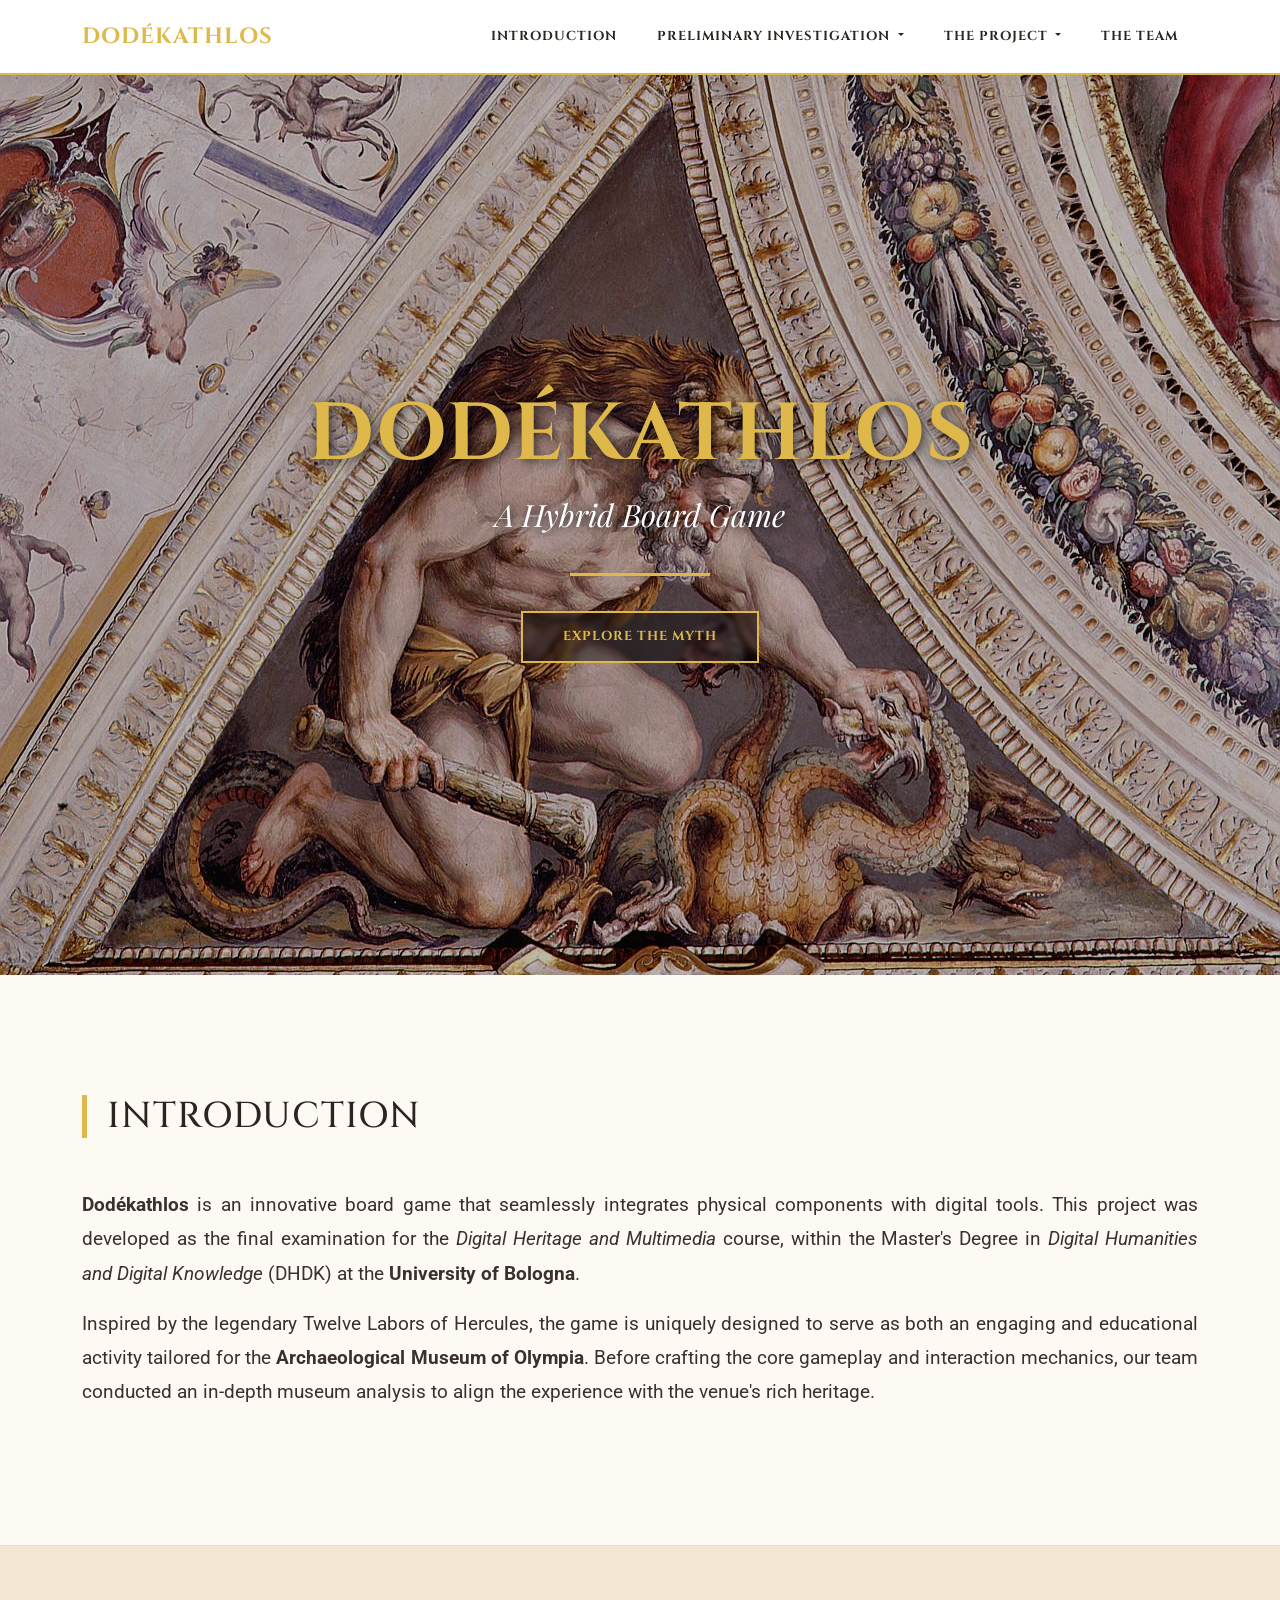
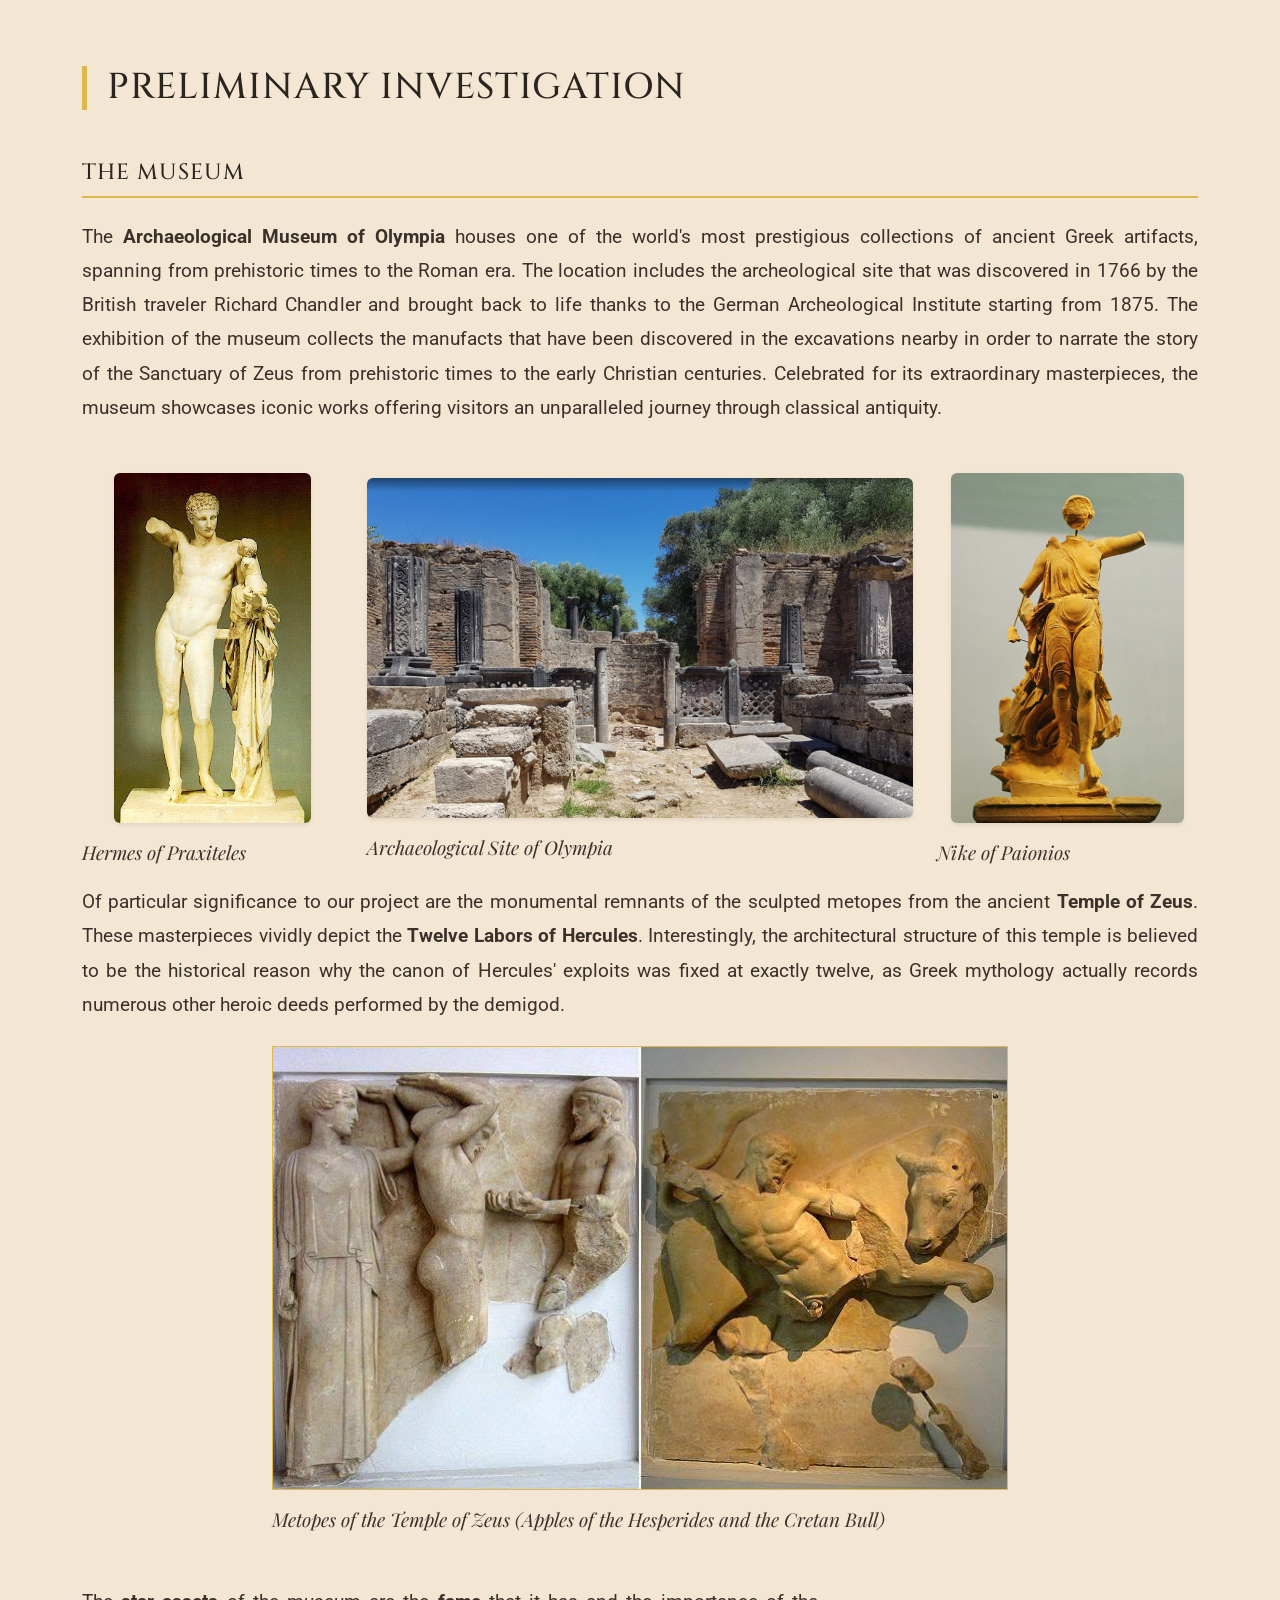
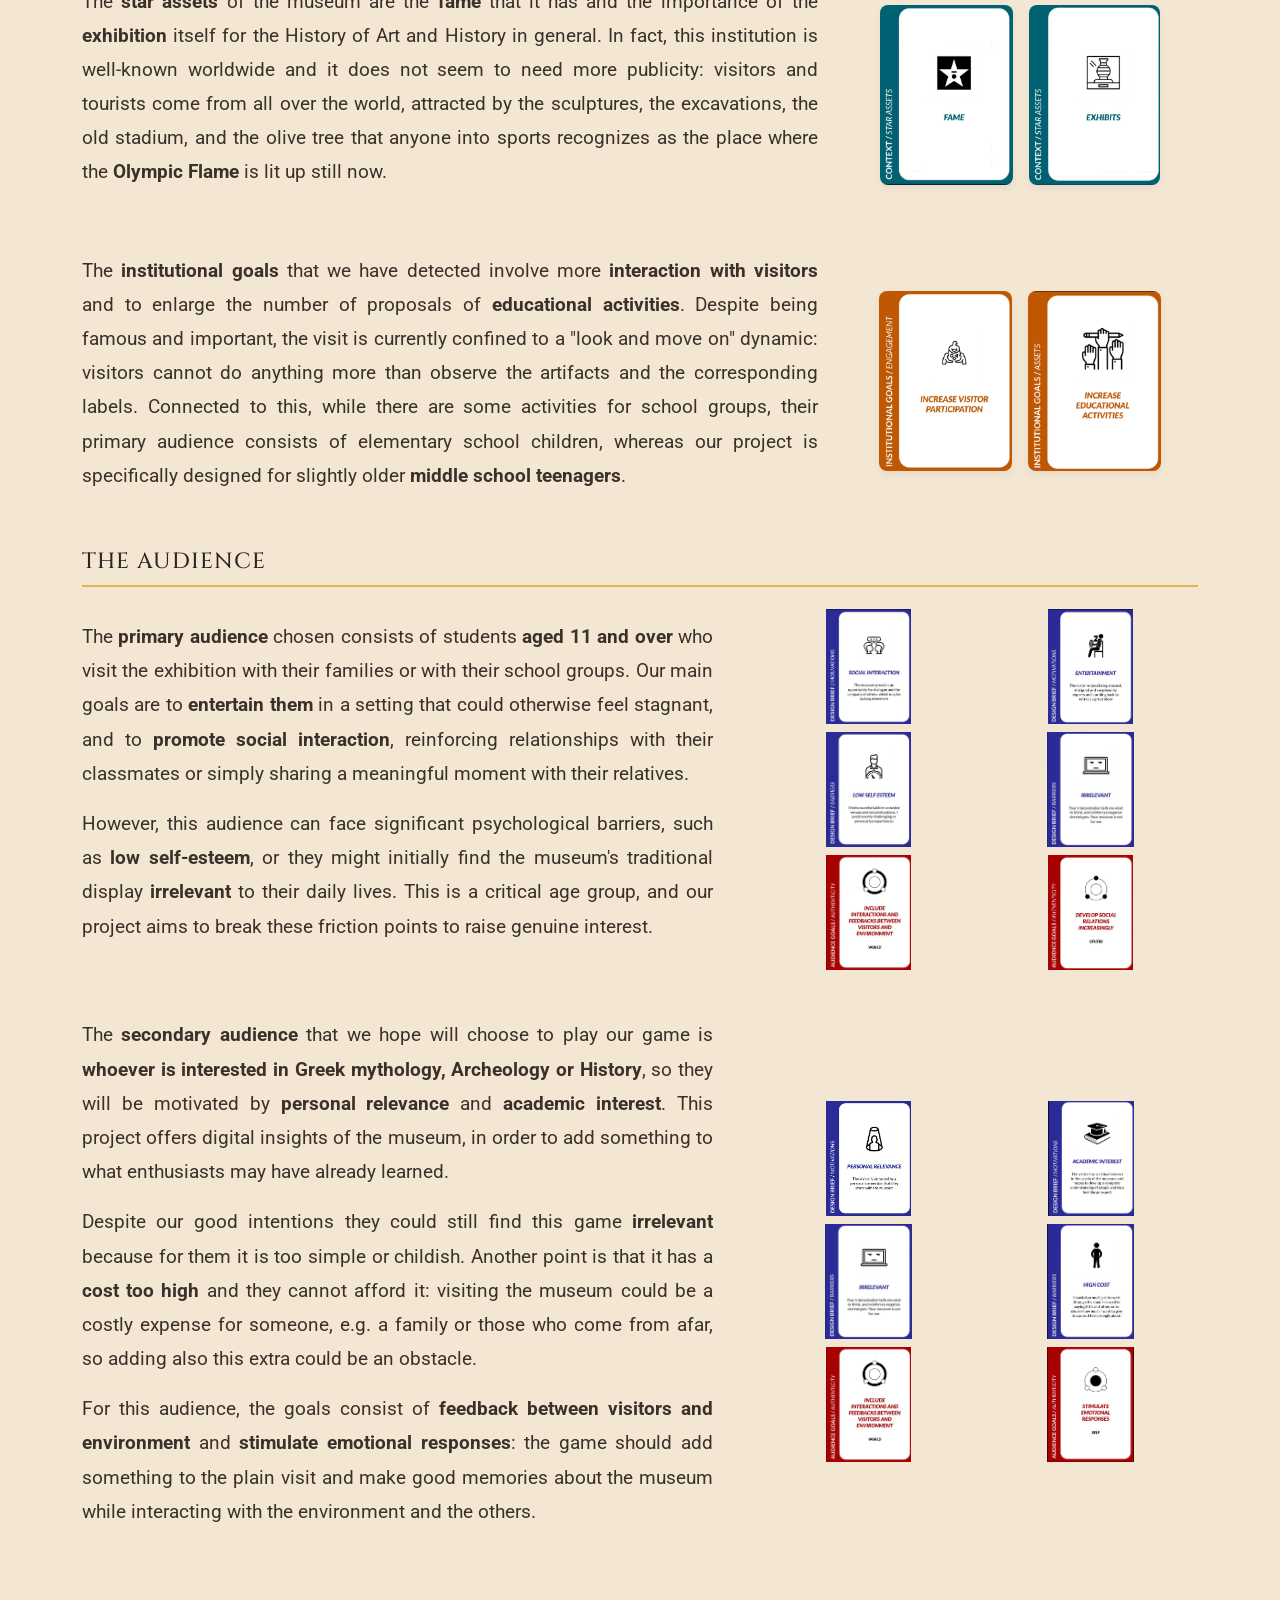
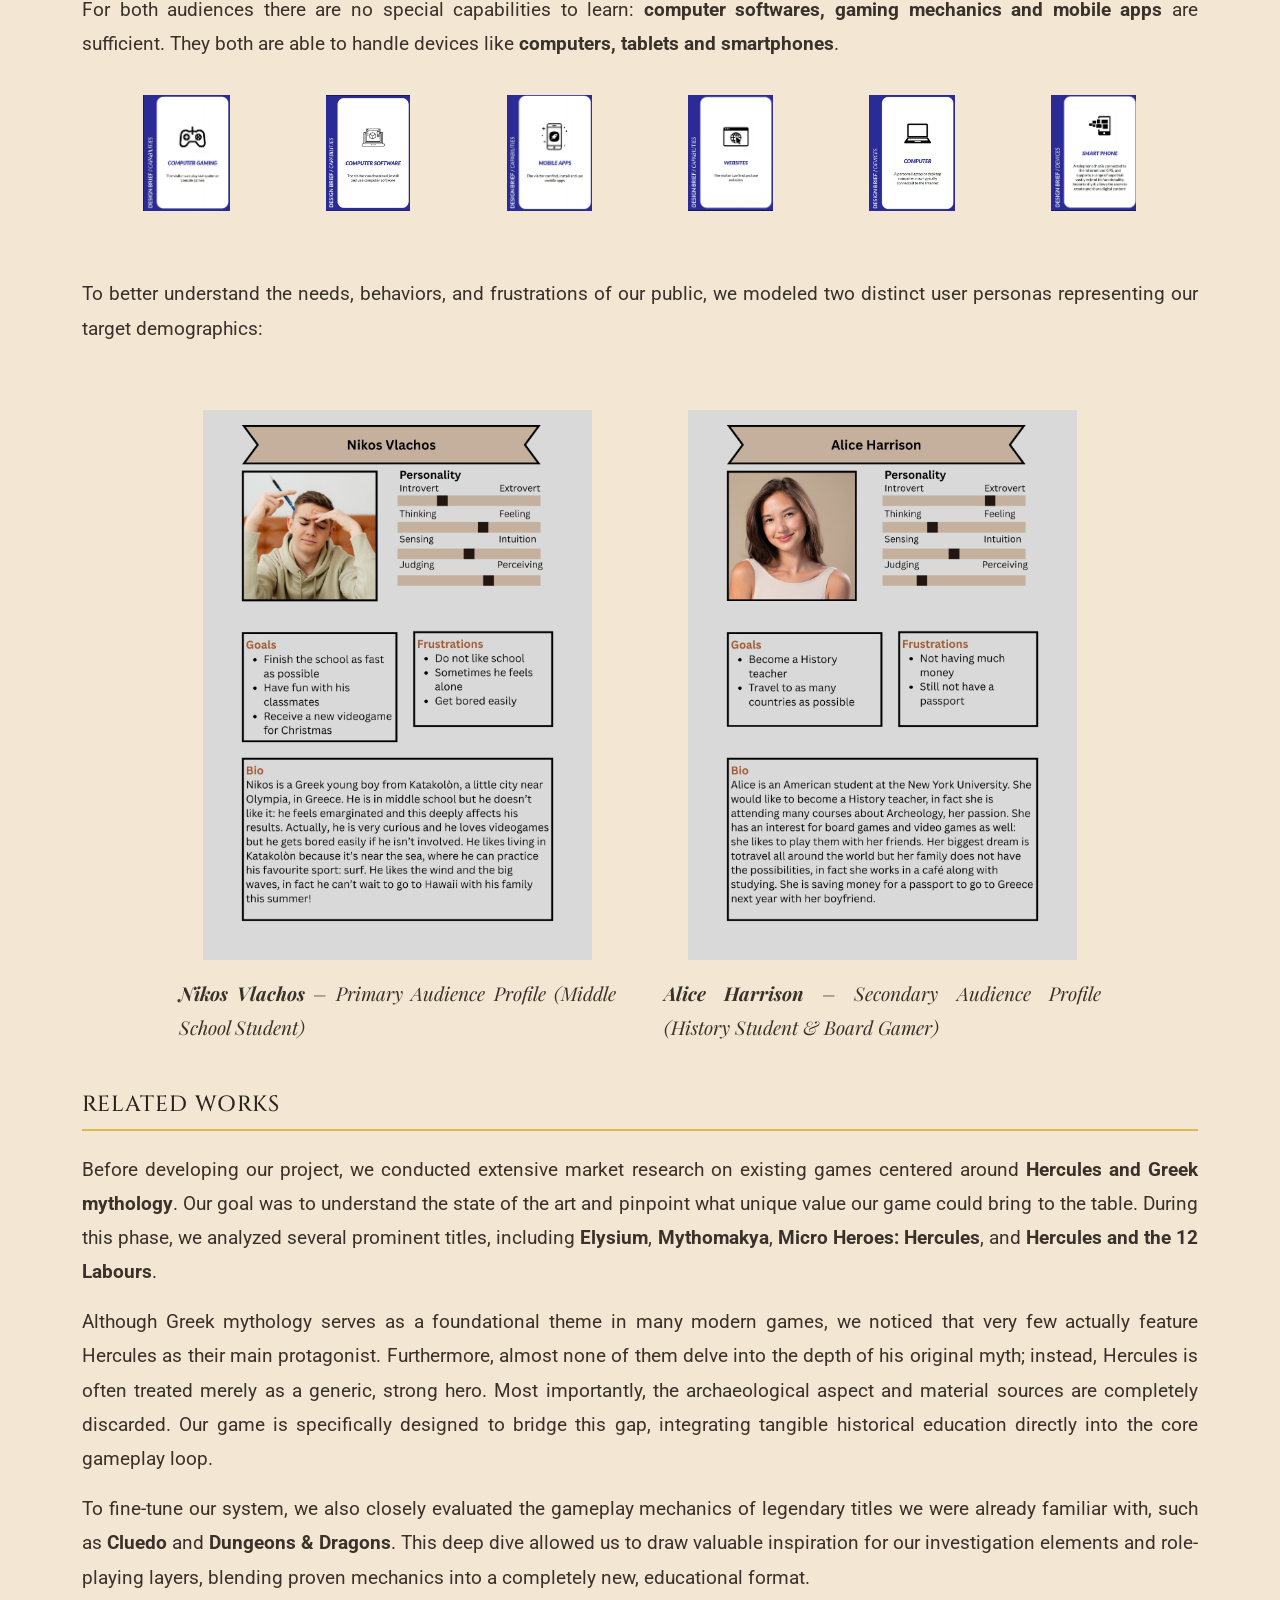
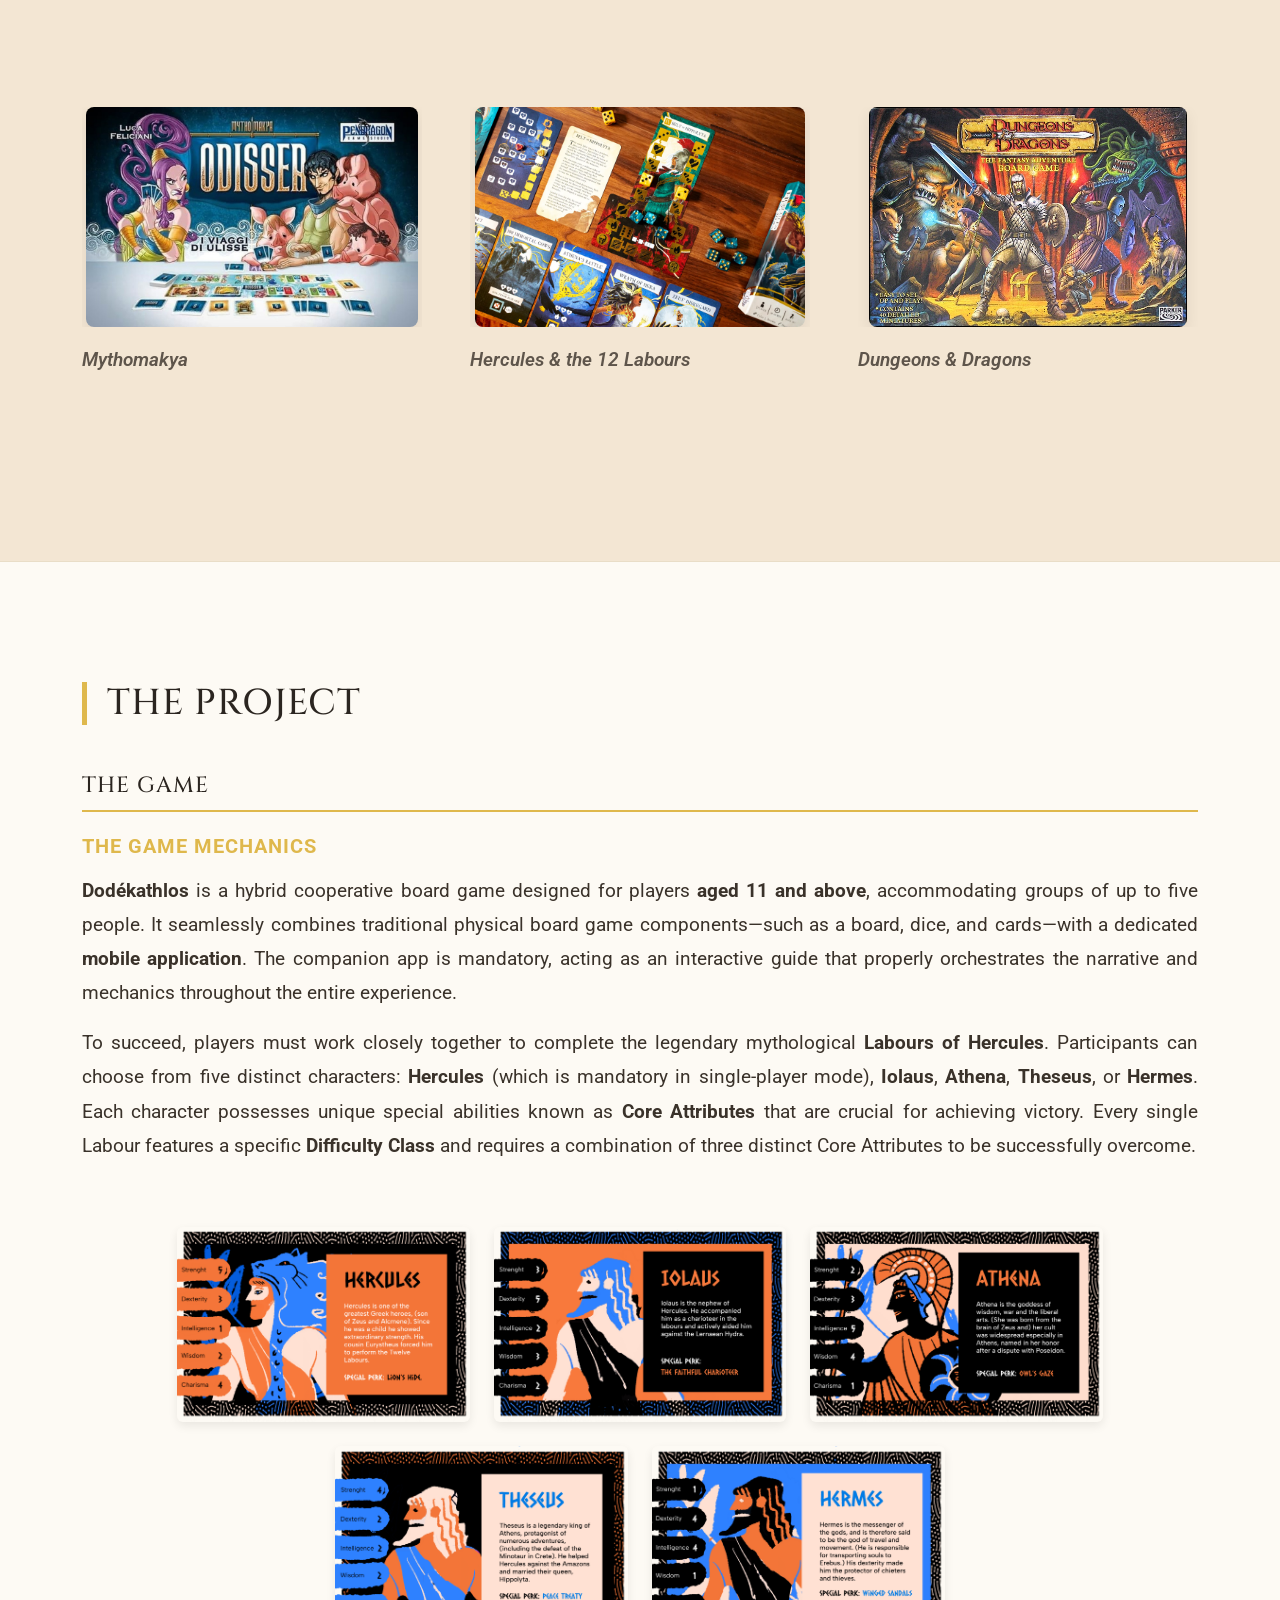
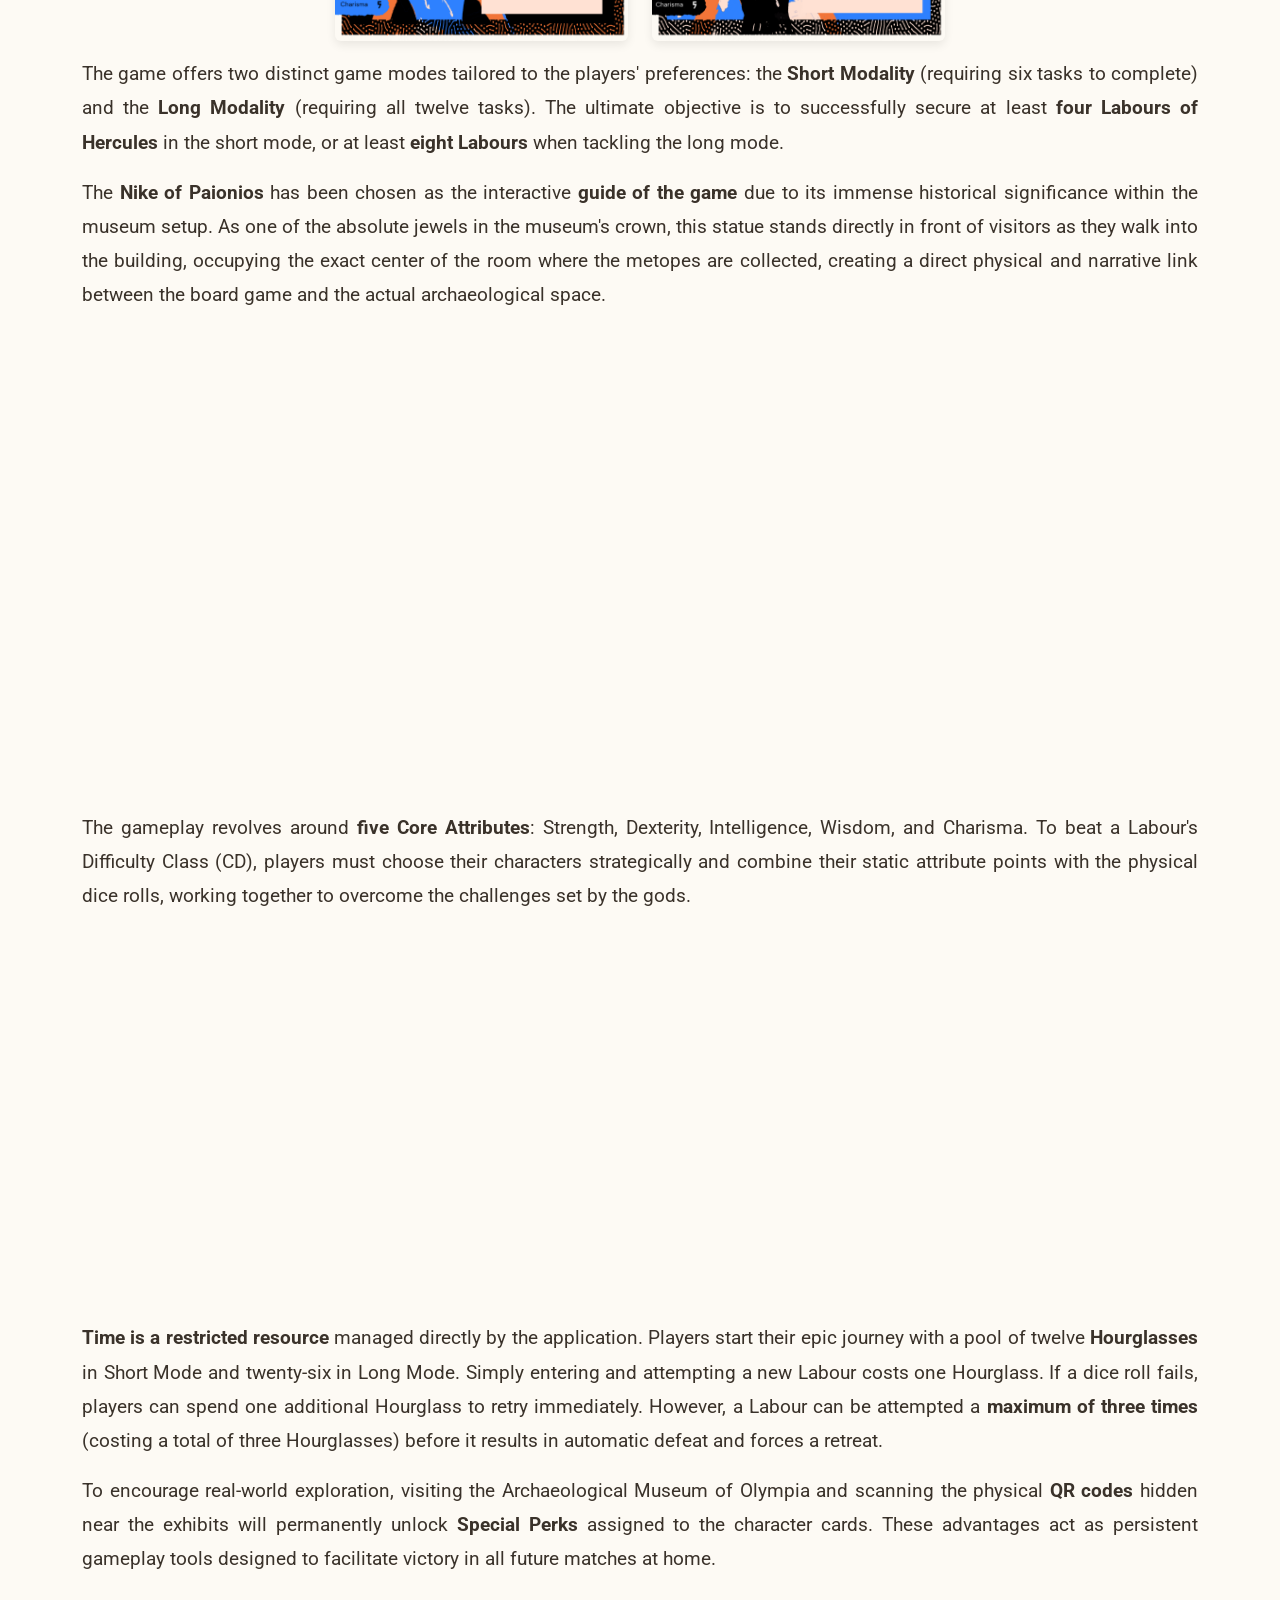
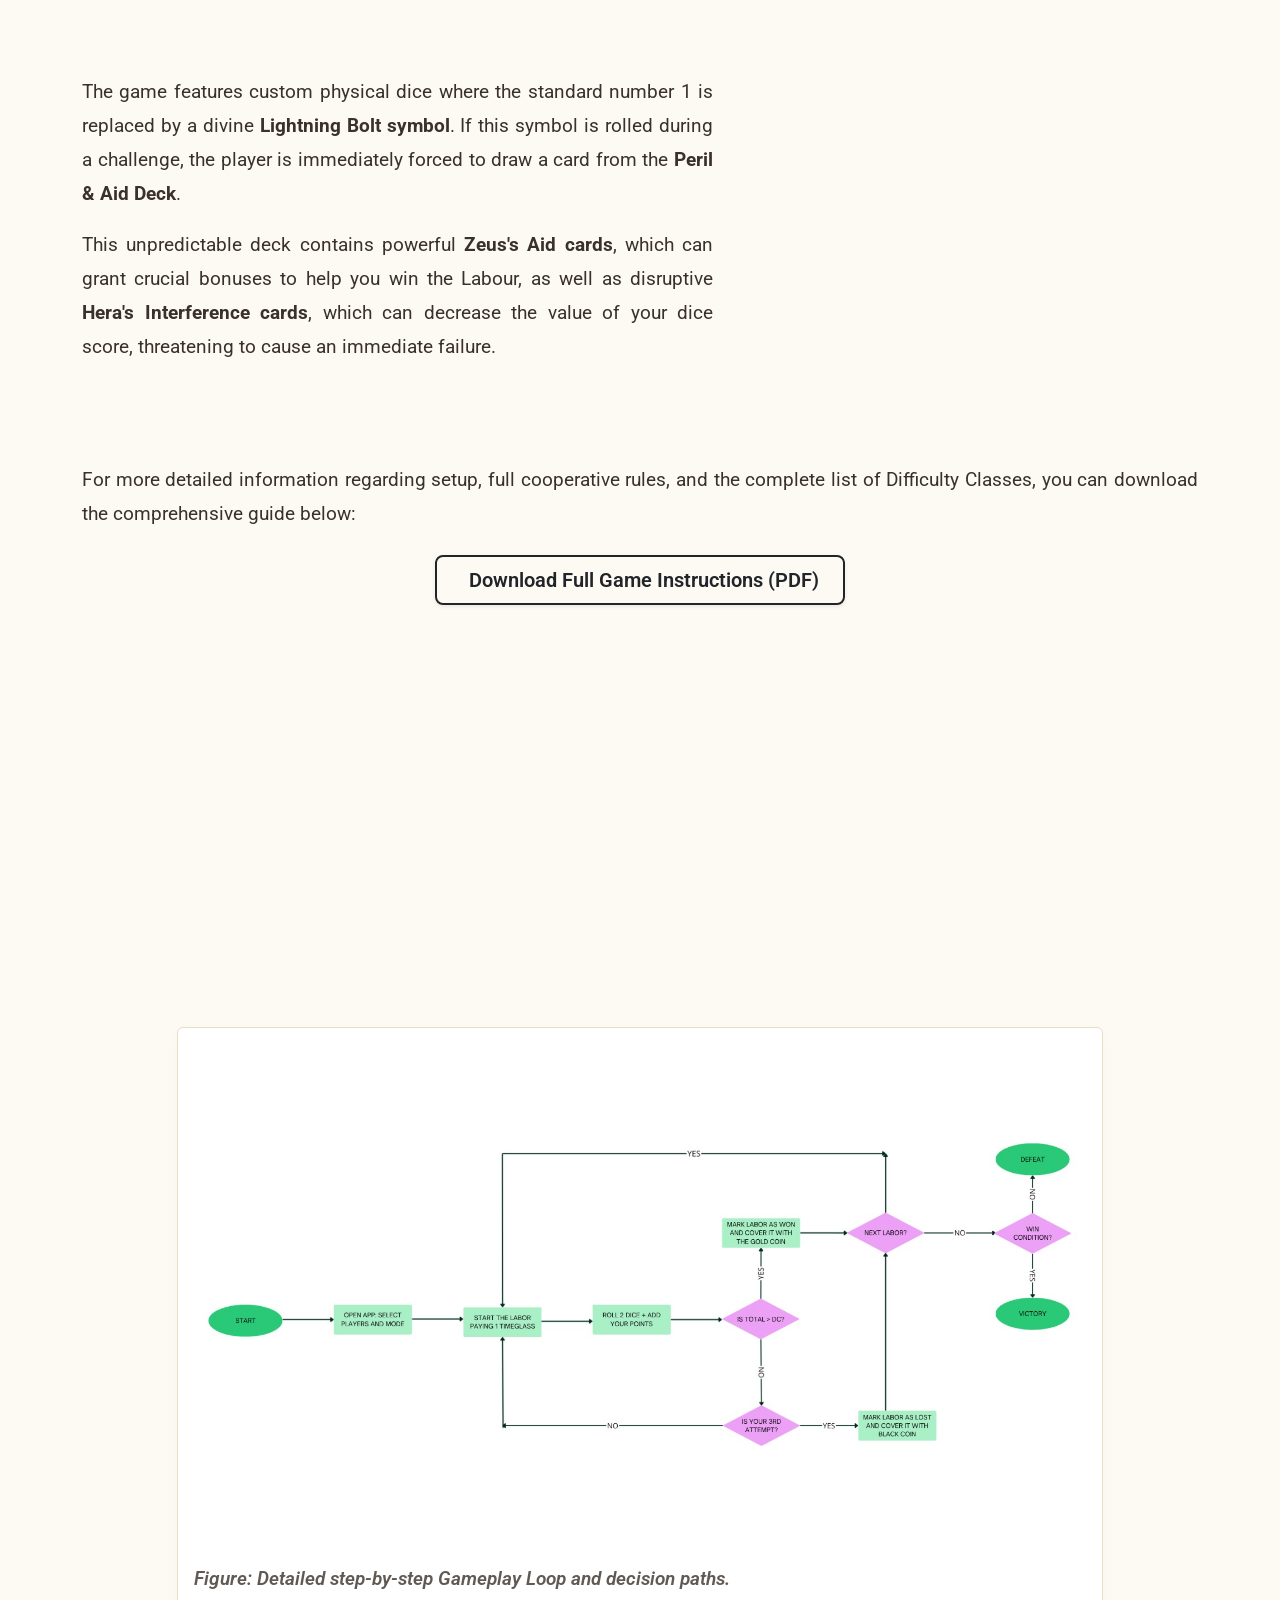
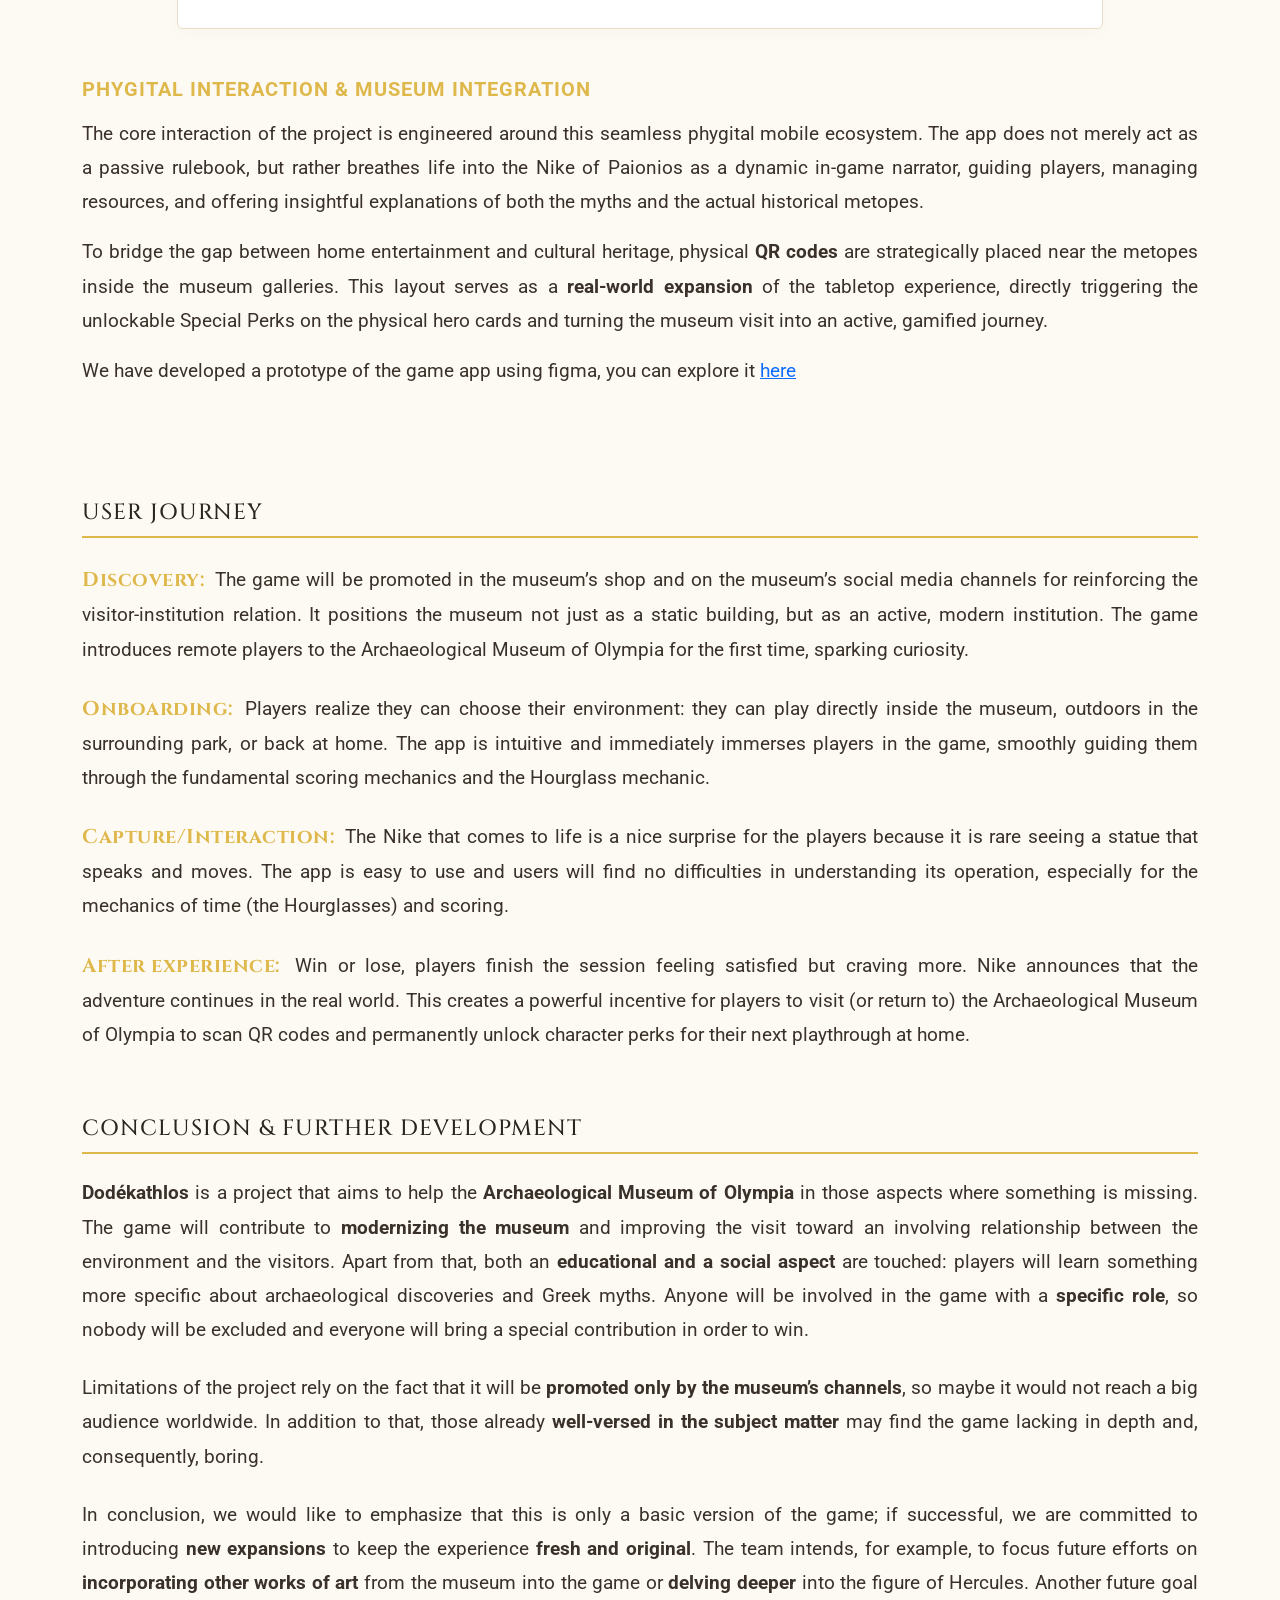
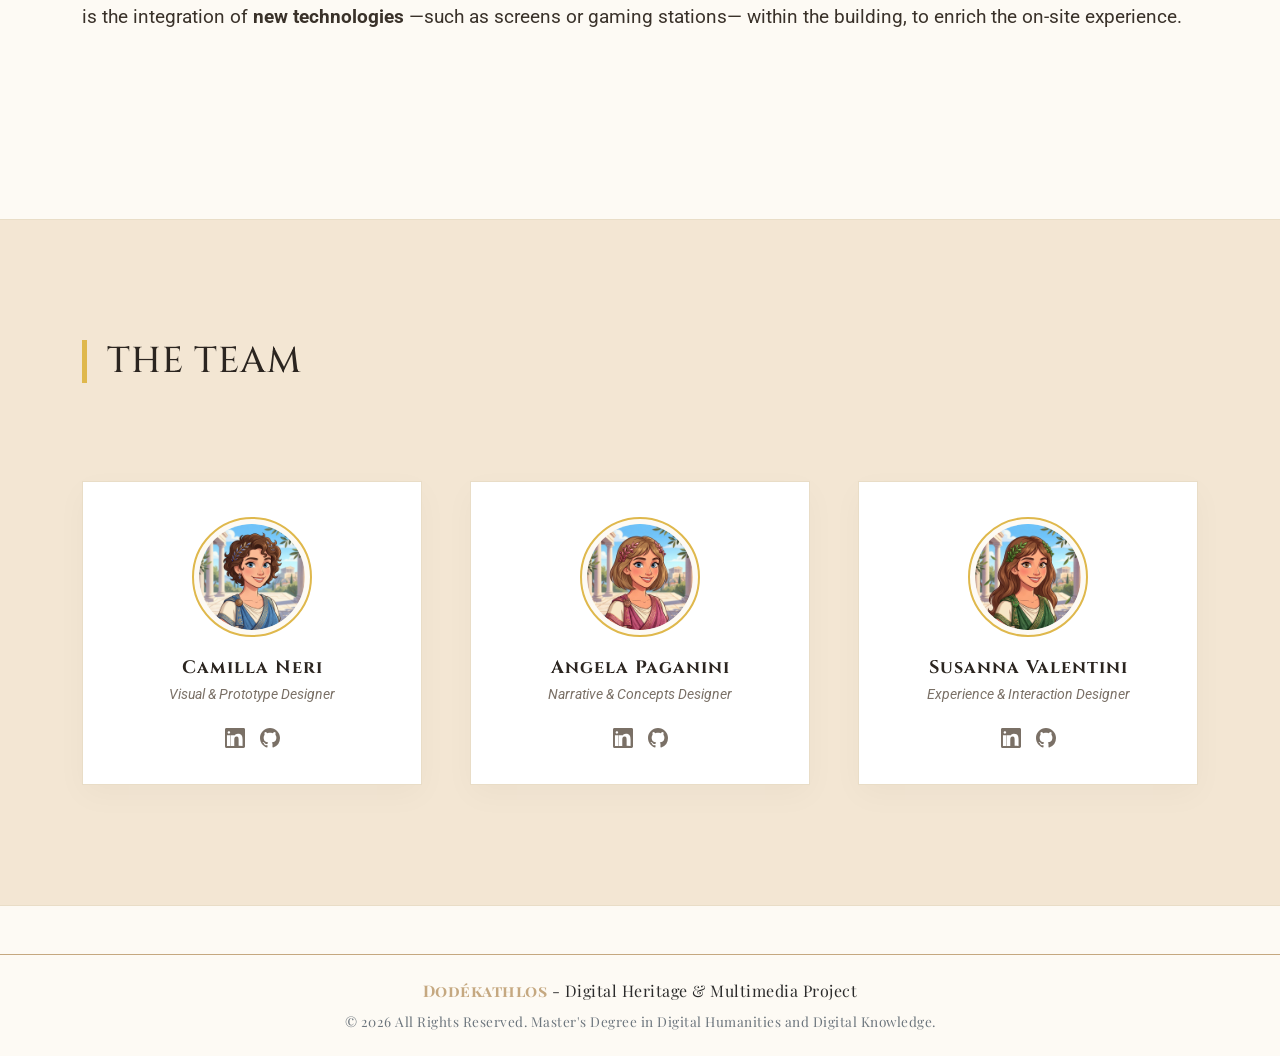
==== commit fad9a477: "Add files via upload" ====
--- a/index.html
+++ b/index.html
@@ -318,17 +318,17 @@
                         <div class="row g-4 justify-content-center mb-4">
                         <div class="col-4 text-center reveal reveal-zoom">
                         <div class="char-card-wrapper">
-                            <img src="imagesDodP/HeraclesCard.jpg" alt="Heracles Character Card" class="img-fluid character-card-img">
+                            <img src="AppImages/card-ercole.png" alt="Heracles Character Card" class="img-fluid character-card-img">
                         </div>
                         </div>
                         <div class="col-4 text-center reveal reveal-zoom">
                         <div class="char-card-wrapper">
-                            <img src="imagesDodP/IolaoCard.jpg" alt="Iolaus Character Card" class="img-fluid character-card-img">
+                            <img src="AppImages/card-5.png" alt="Iolaus Character Card" class="img-fluid character-card-img">
                         </div>
                         </div>
                         <div class="col-4 text-center reveal reveal-zoom">
                         <div class="char-card-wrapper">
-                            <img src="imagesDodP/AthenaCard.jpg" alt="Athena Character Card" class="img-fluid character-card-img">
+                            <img src="AppImages/card-atena.png" alt="Athena Character Card" class="img-fluid character-card-img">
                         </div>
                         </div>
                         </div>
@@ -336,12 +336,12 @@
                         <div class="row g-4 justify-content-center">
                         <div class="col-4 text-center reveal reveal-zoom">
                         <div class="char-card-wrapper">
-                            <img src="imagesDodP/TeseoCard.jpg" alt="Theseus Character Card" class="img-fluid character-card-img">
+                            <img src="AppImages/card-4.png" alt="Theseus Character Card" class="img-fluid character-card-img">
                         </div>
                         </div>
                         <div class="col-4 text-center reveal reveal-zoom">
                         <div class="char-card-wrapper">
-                            <img src="imagesDodP/HermesCard.jpg" alt="Hermes Character Card" class="img-fluid character-card-img">
+                            <img src="AppImages/card-3.png" alt="Hermes Character Card" class="img-fluid character-card-img">
                         </div>
                         </div>
                         </div>
@@ -363,13 +363,13 @@
                     <div class="row g-5 justify-content-center align-items-end mt-4">
                             <div class="col-12 col-md-4 text-center reveal reveal-left">
                             <div class="board-card">
-                                <img src="imagesDodP/Board6.jpg" alt="Short Modality Game Board" class="img-fluid game-component-img">
+                                <img src="AppImages/tabellone6.png" alt="Short Modality Game Board" class="img-fluid game-component-img">
                                 <p class="small-caption mt-2">Short Modality Board (6 Tasks)</p>
                             </div>
                             </div>
                             <div class="col-12 col-md-4 text-center reveal reveal-zoom">
                             <div class="board-card">
-                                <img src="imagesDodP/Board12.jpg" alt="Long Modality Game Board" class="img-fluid game-component-img">
+                                <img src="AppImages/tabellone12.png" alt="Long Modality Game Board" class="img-fluid game-component-img">
                                 <p class="small-caption mt-2">Long Modality Board (12 Tasks)</p>
                             </div>
                             </div>
@@ -537,7 +537,7 @@
                         </div>
                     <!--THE PROROTYPE-->
                     <div class="row mb-5">
-                        <p>We have developed a protype of the game app using figma, you can explore it <a href="https://www.figma.com/proto/4wo5KnHM15ppjkBdPs2DxA/Untitled?node-id=0-1&t=LbT10O5Dmxjiw1Rh-1">here</a></p>
+                        <p>We have developed a prototype of the game app using figma, you can explore it <a href="https://www.figma.com/proto/4wo5KnHM15ppjkBdPs2DxA/Untitled?node-id=0-1&t=LbT10O5Dmxjiw1Rh-1">here</a></p>
                     </div>
                     </div>
 
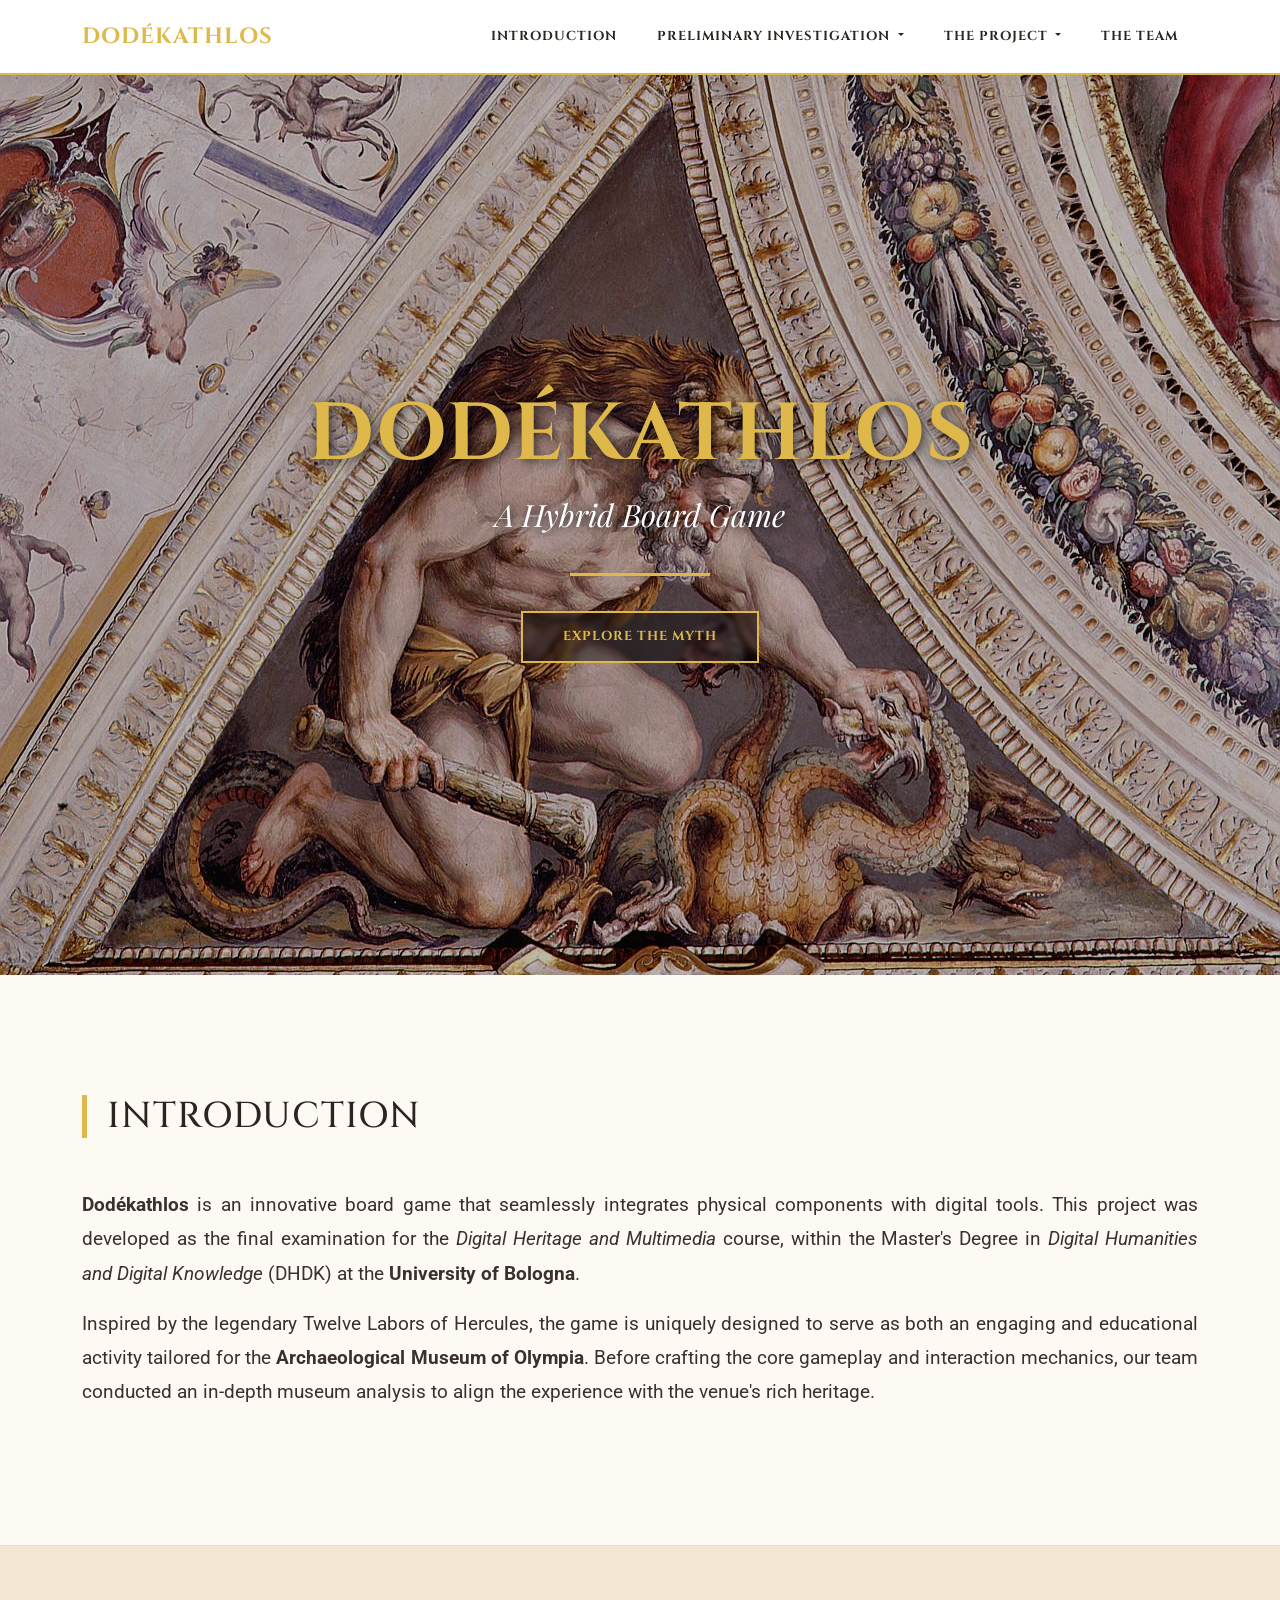
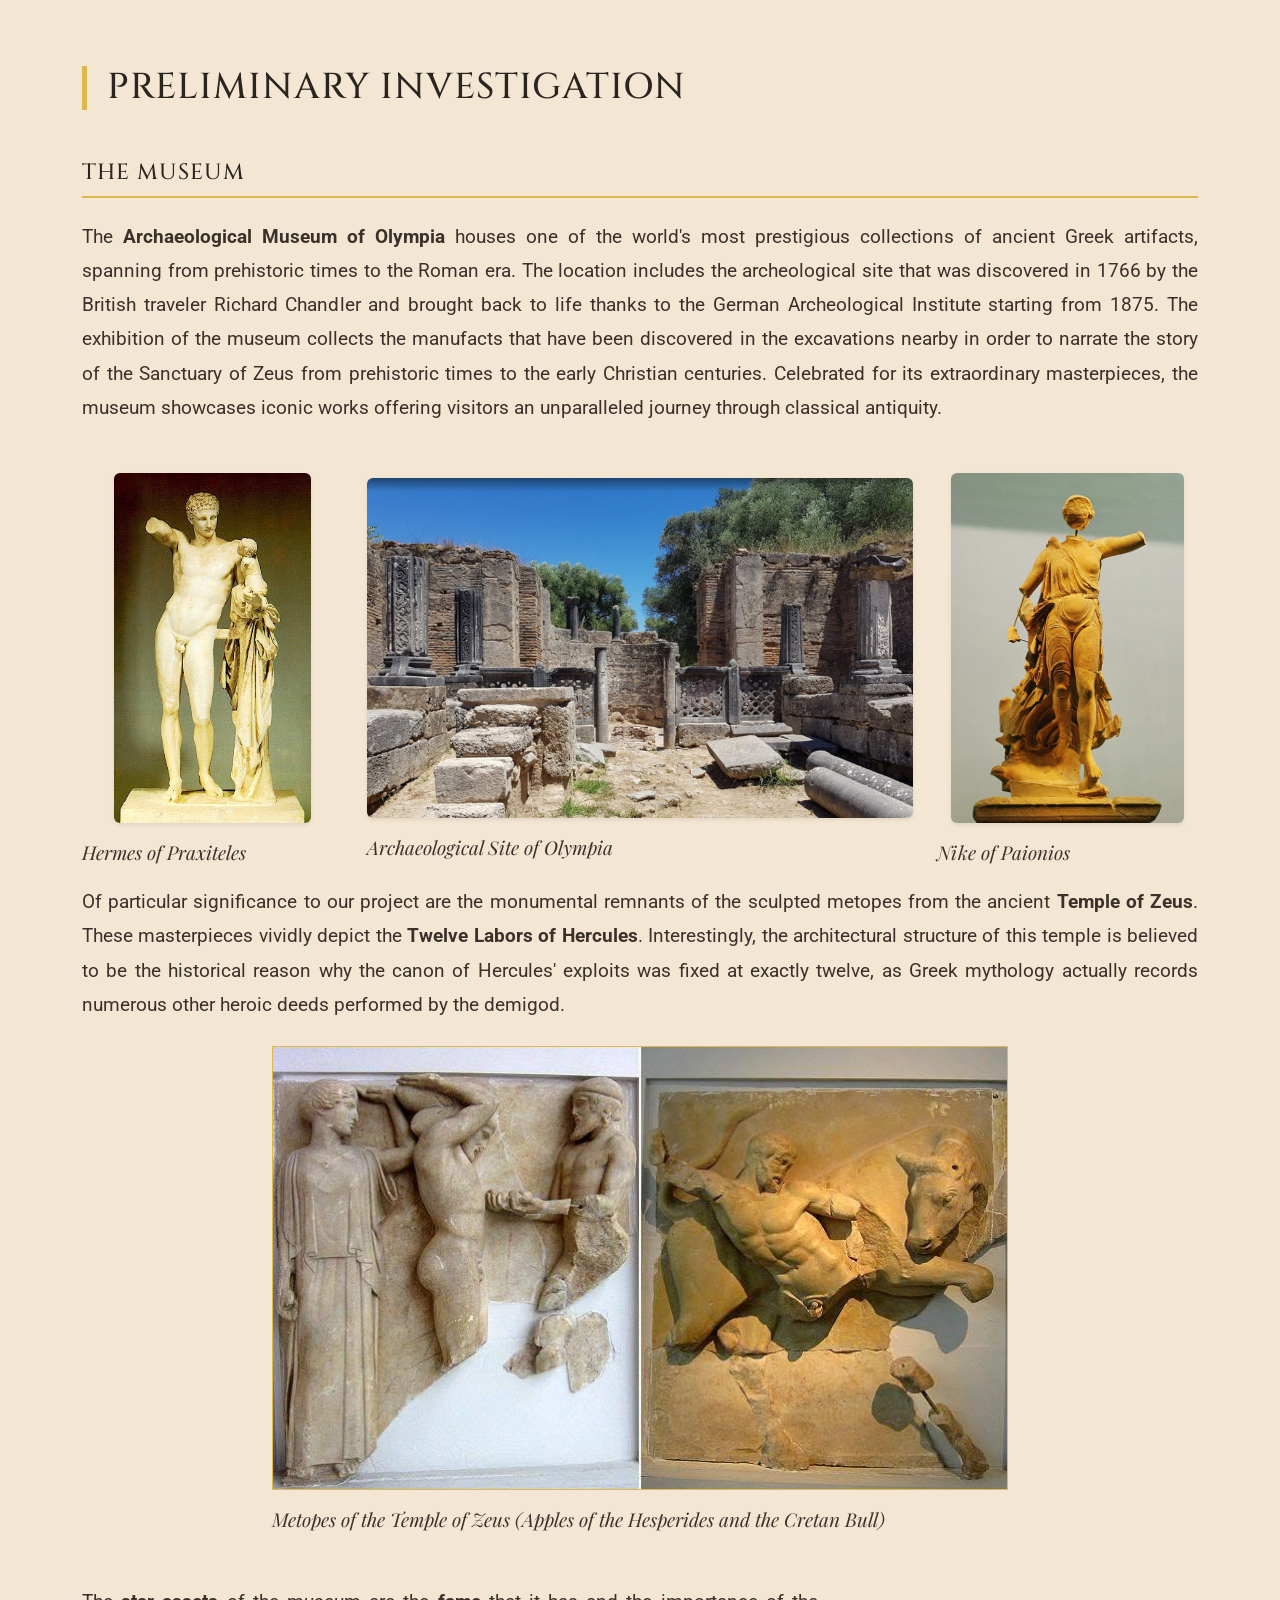
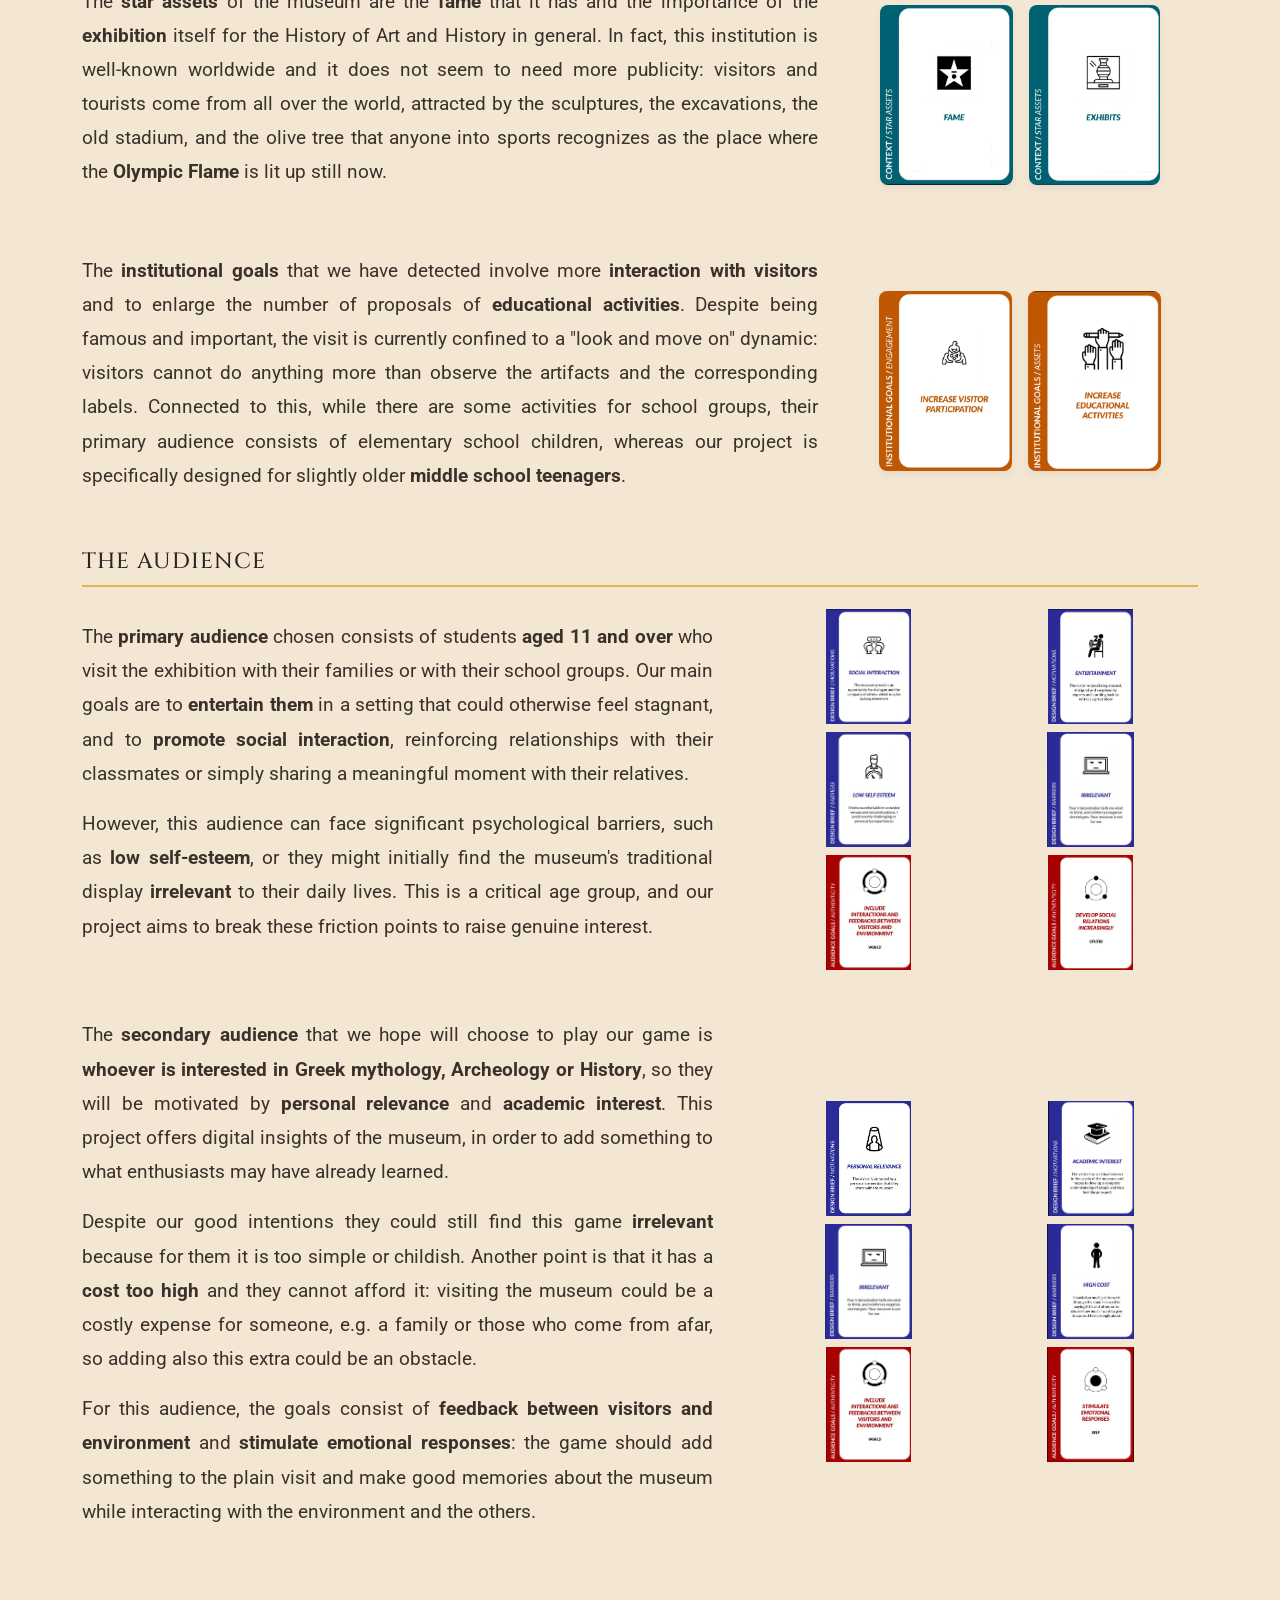
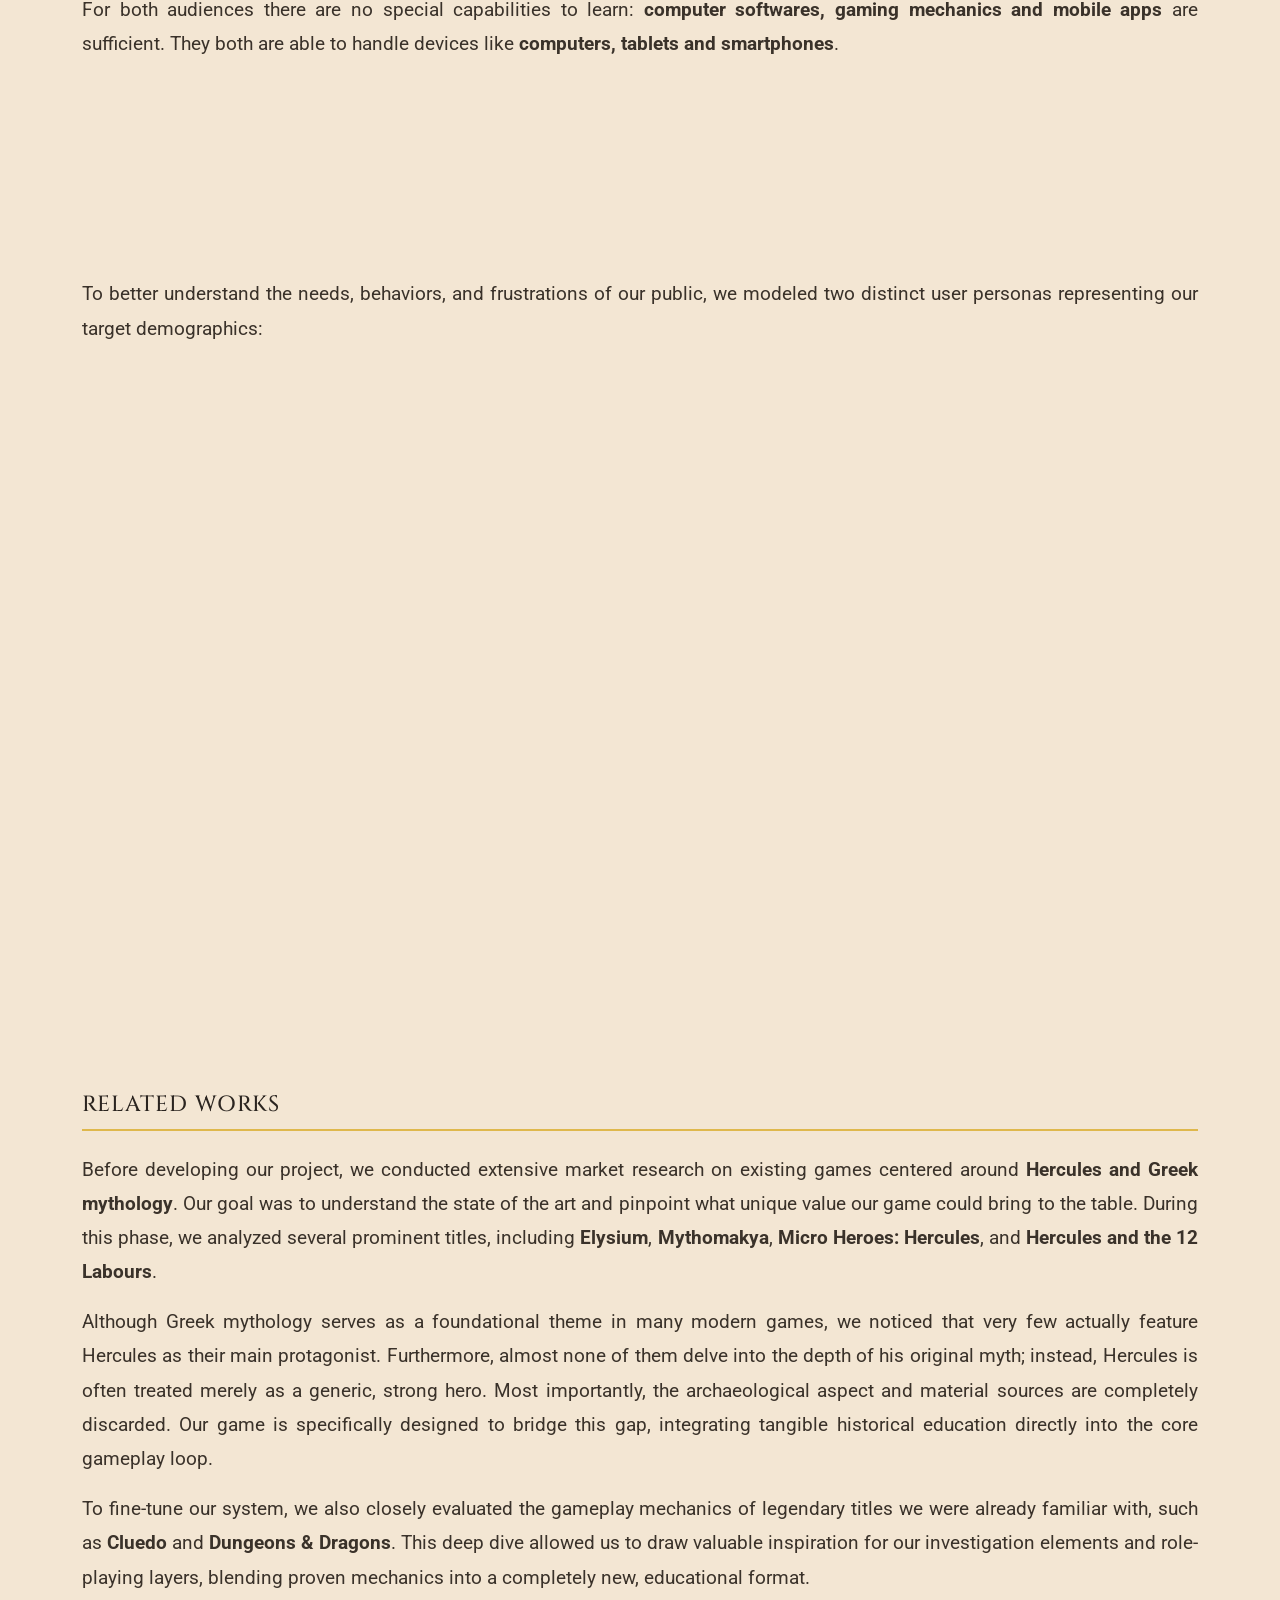
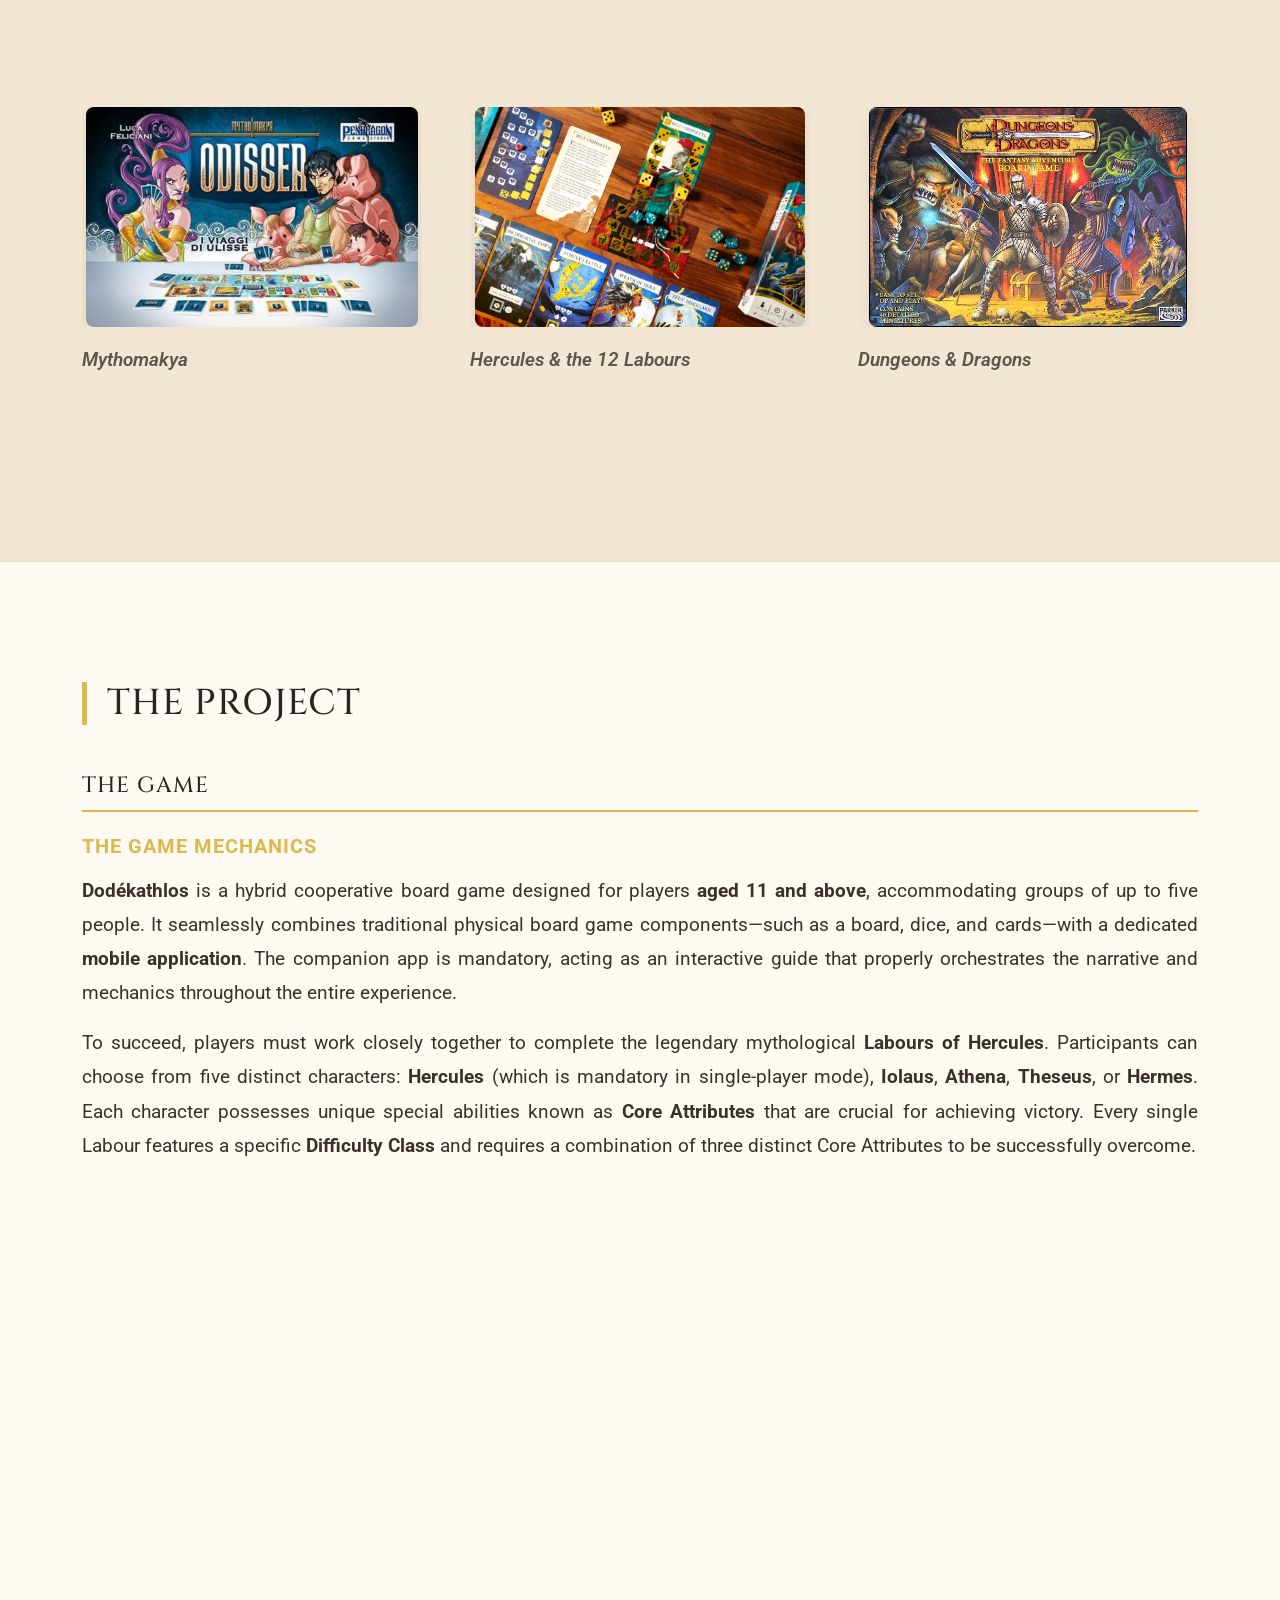
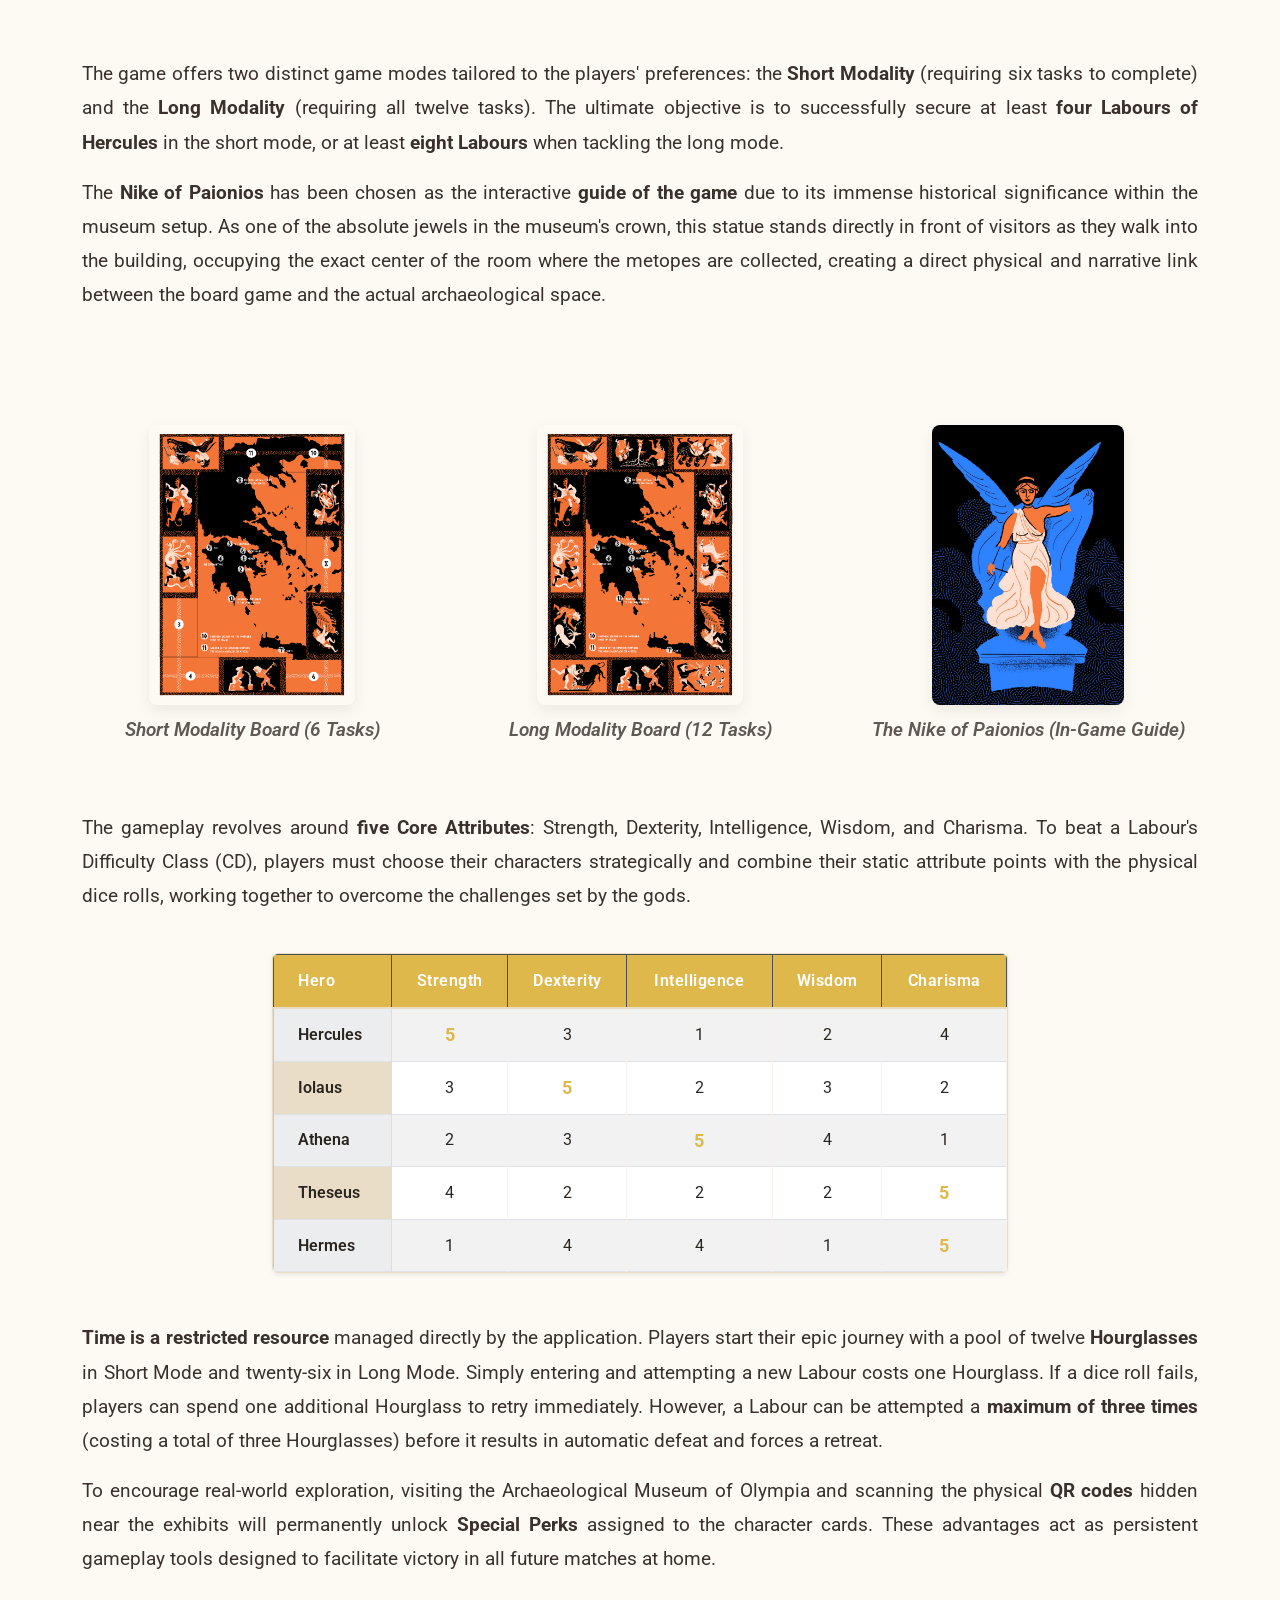
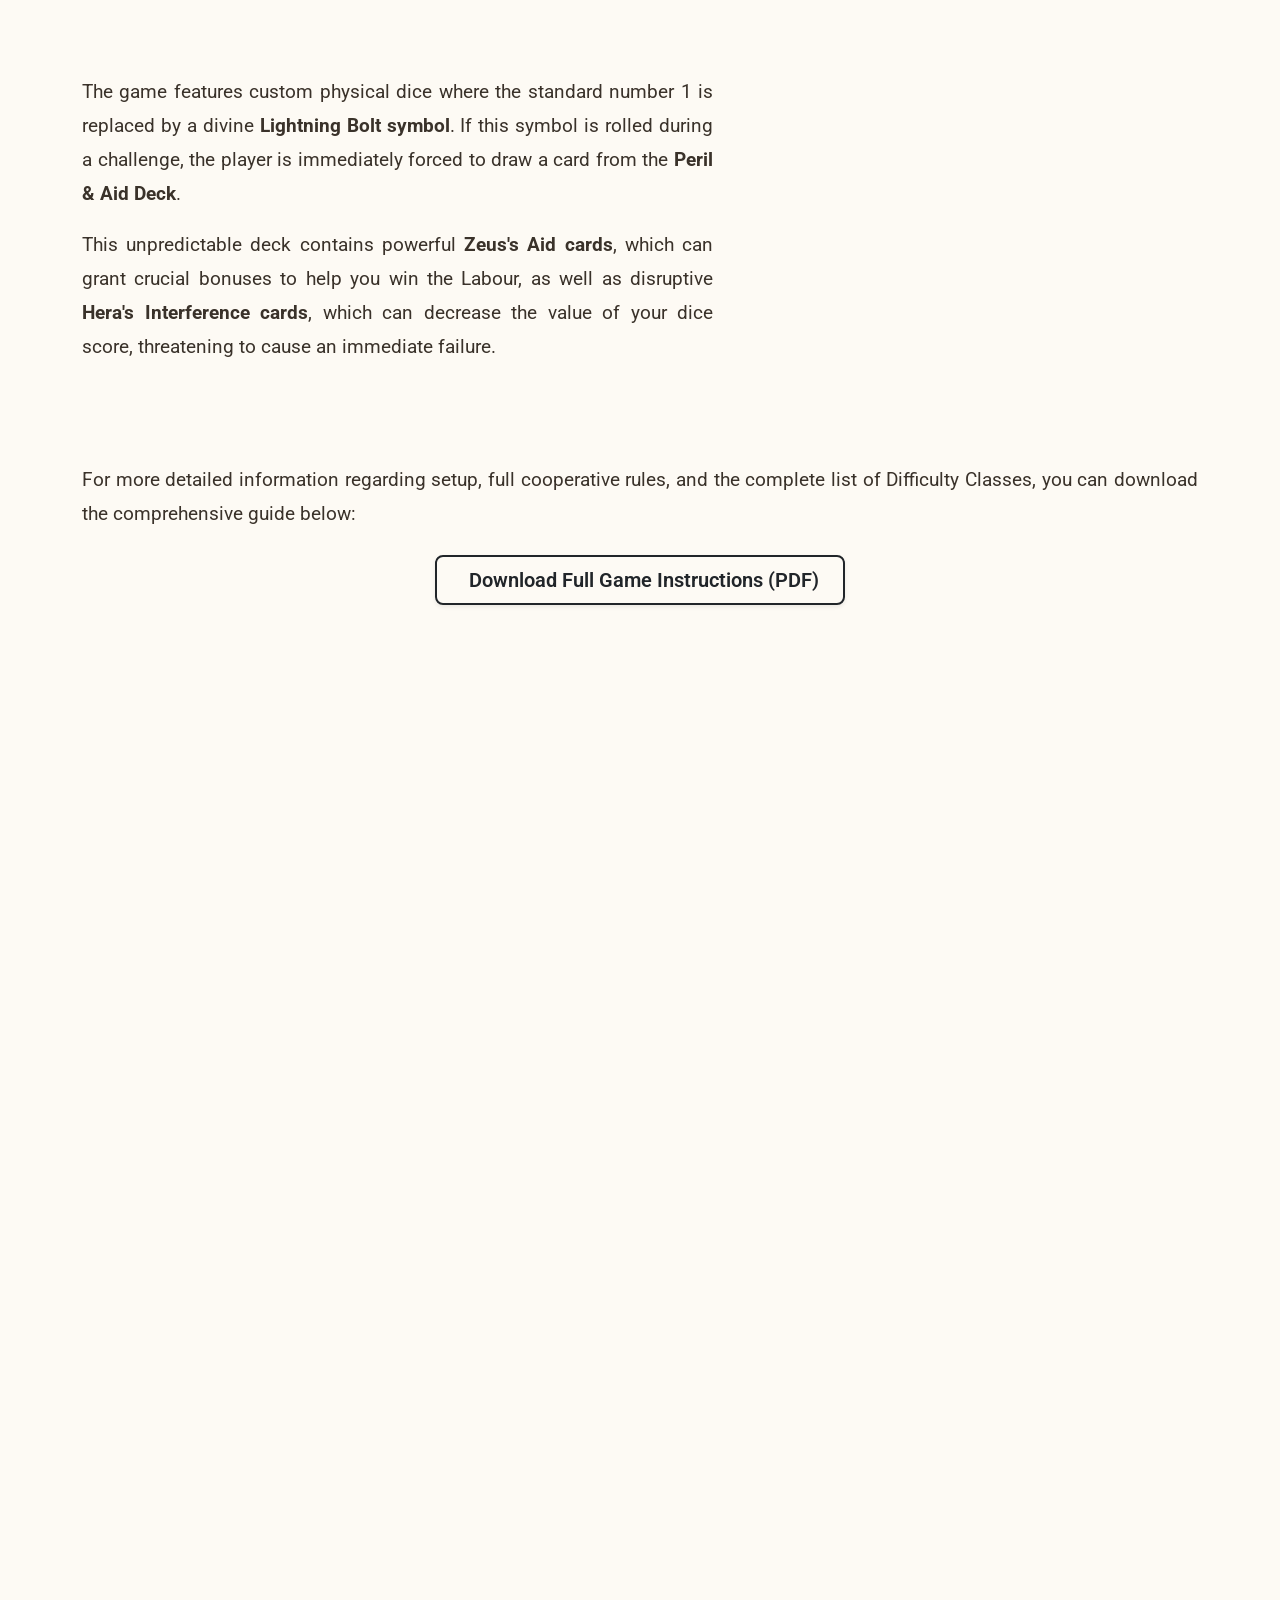
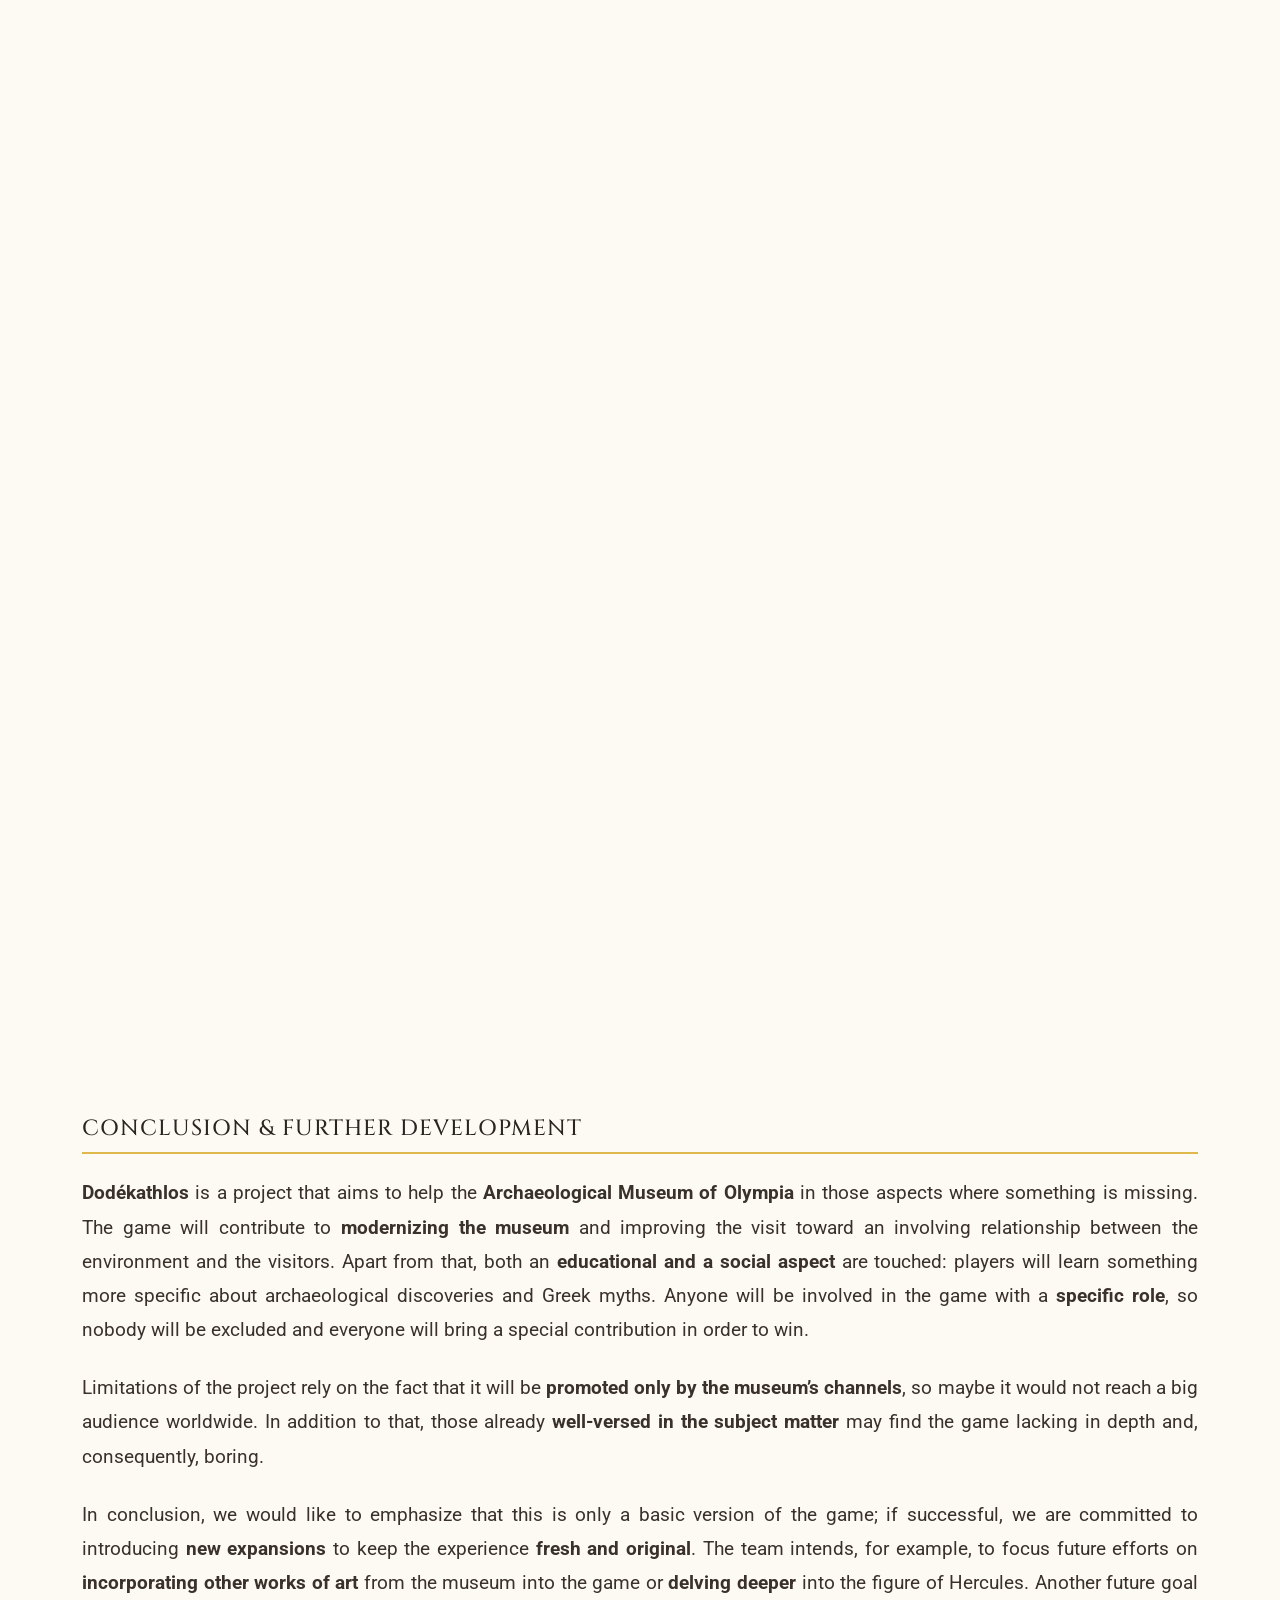
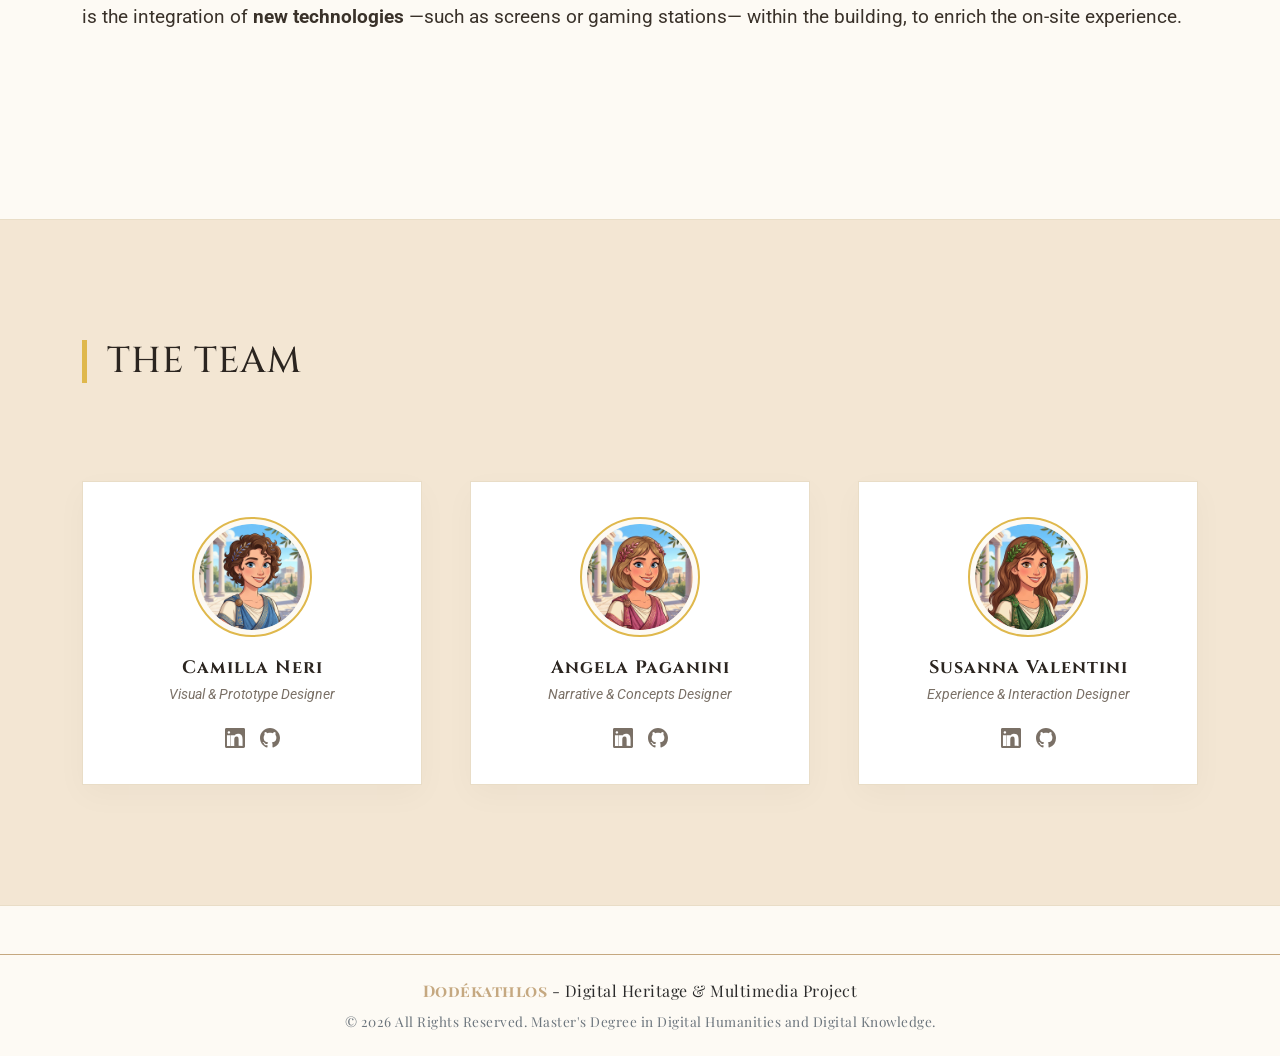
==== commit 554cff6f: "Update index.html" ====
--- a/index.html
+++ b/index.html
@@ -310,7 +310,7 @@
                             </p>
                     </div>
                     </div>
-                    <!-- CHARACTERS CARDS -->
+                    <!-- DEFINITIVE CHARACTERS CARDS -->
                     <div class="row justify-content-center mb">
                     <div class="col-12 col-xl-10">
                     <div class="character-cards-grid">
@@ -689,4 +689,4 @@
     });
     </script>
 </body>
-</html>+</html>
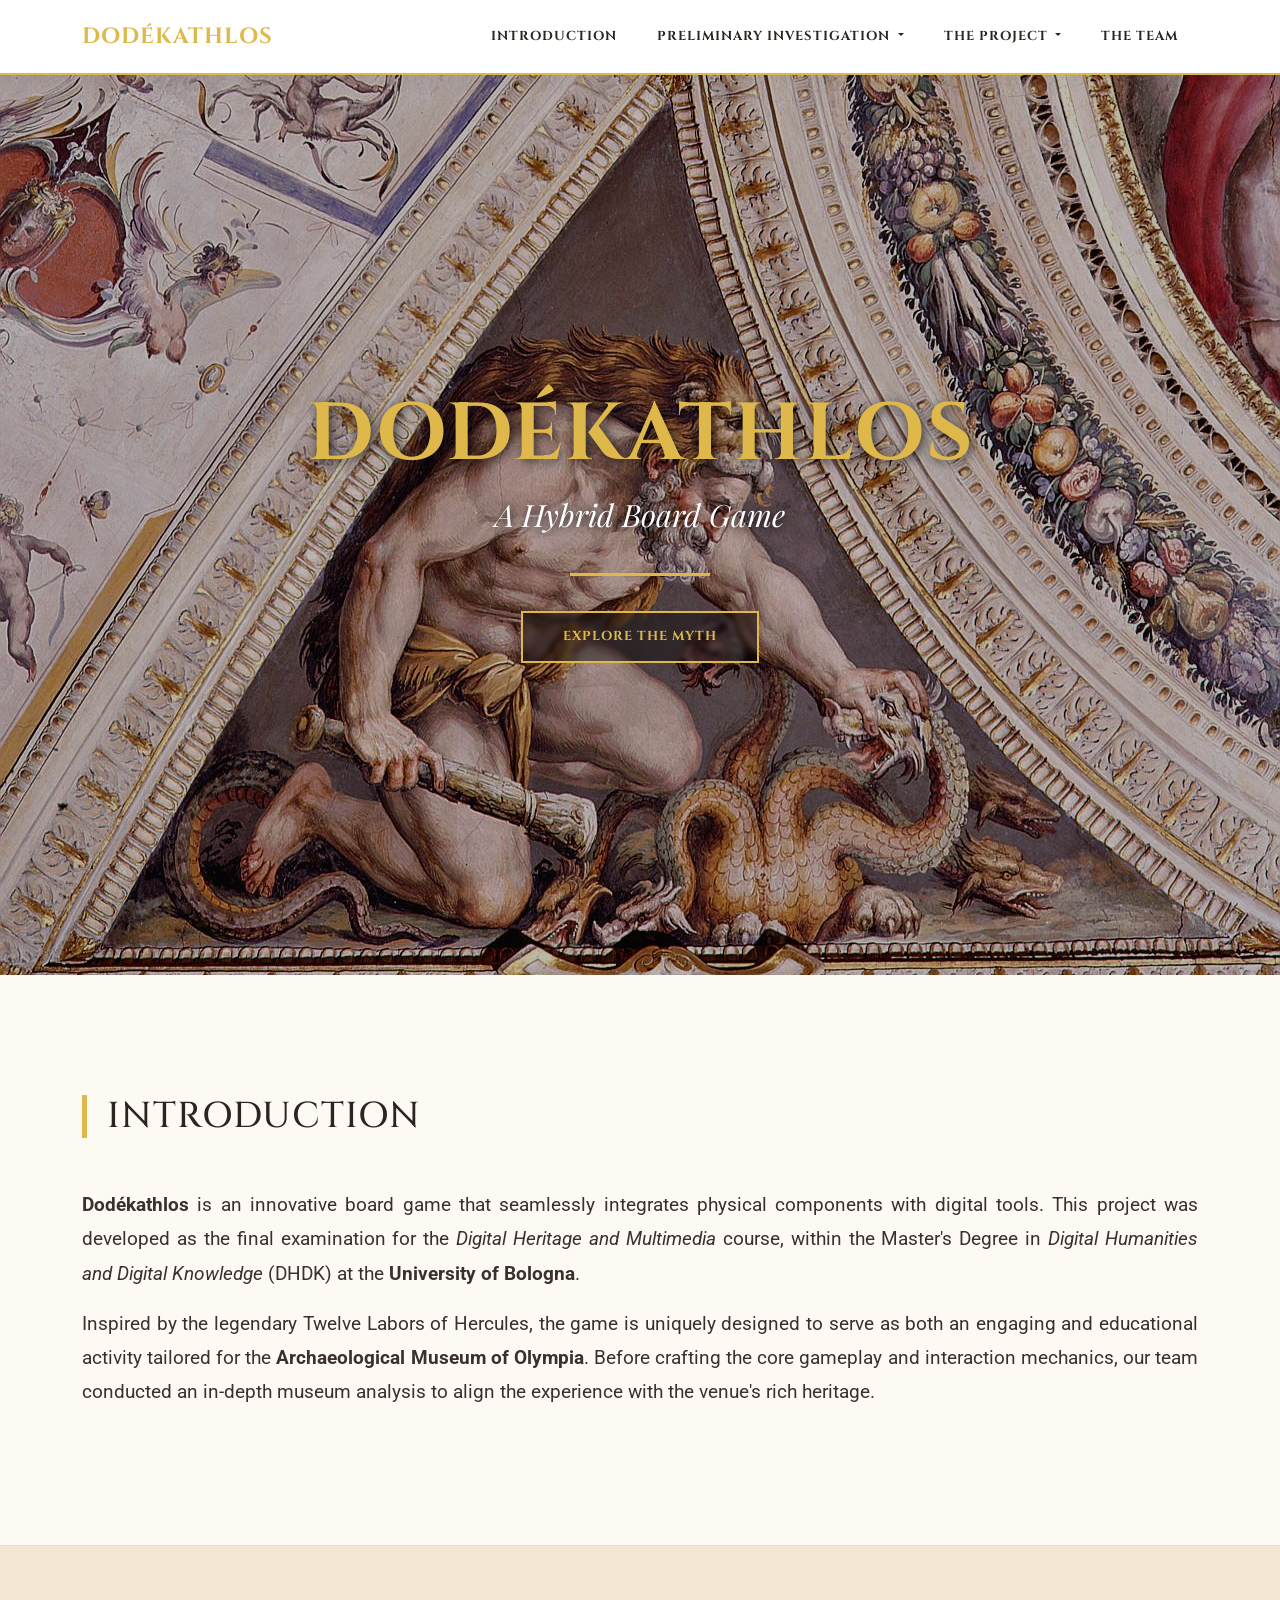
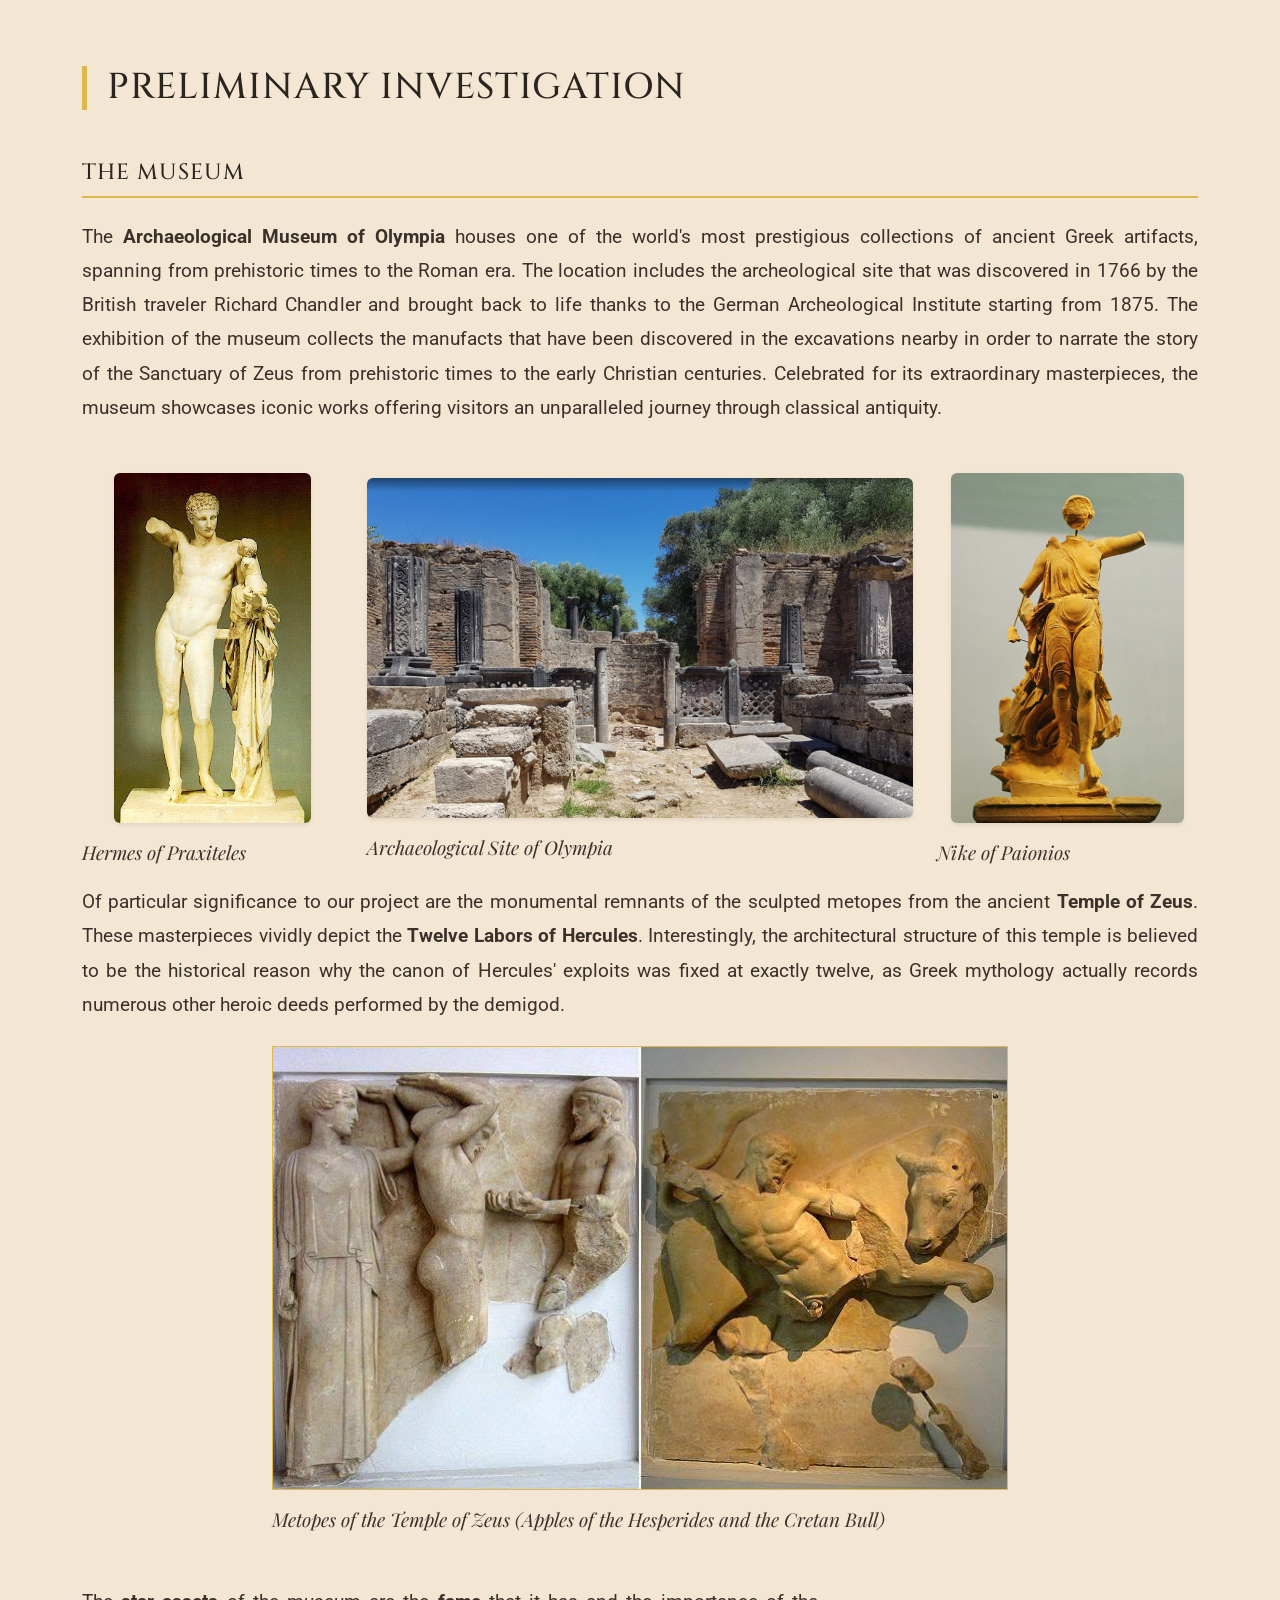
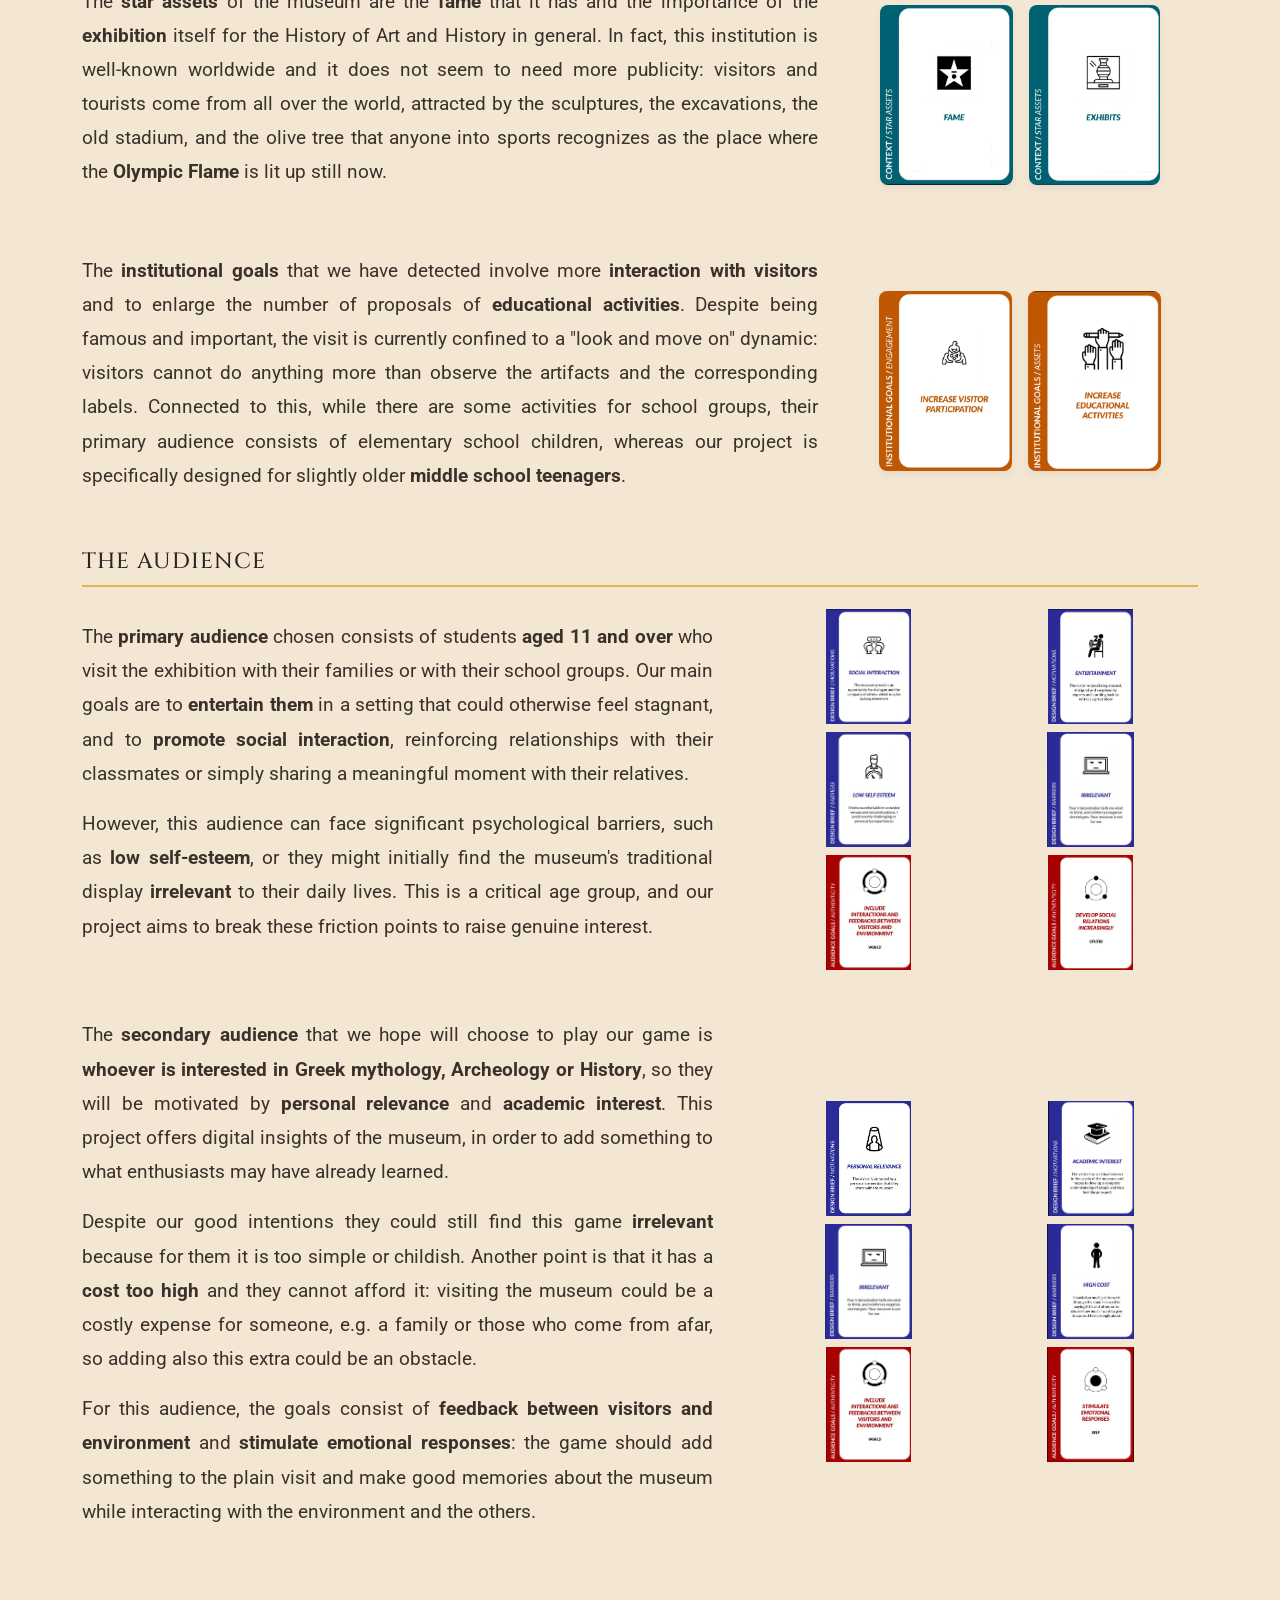
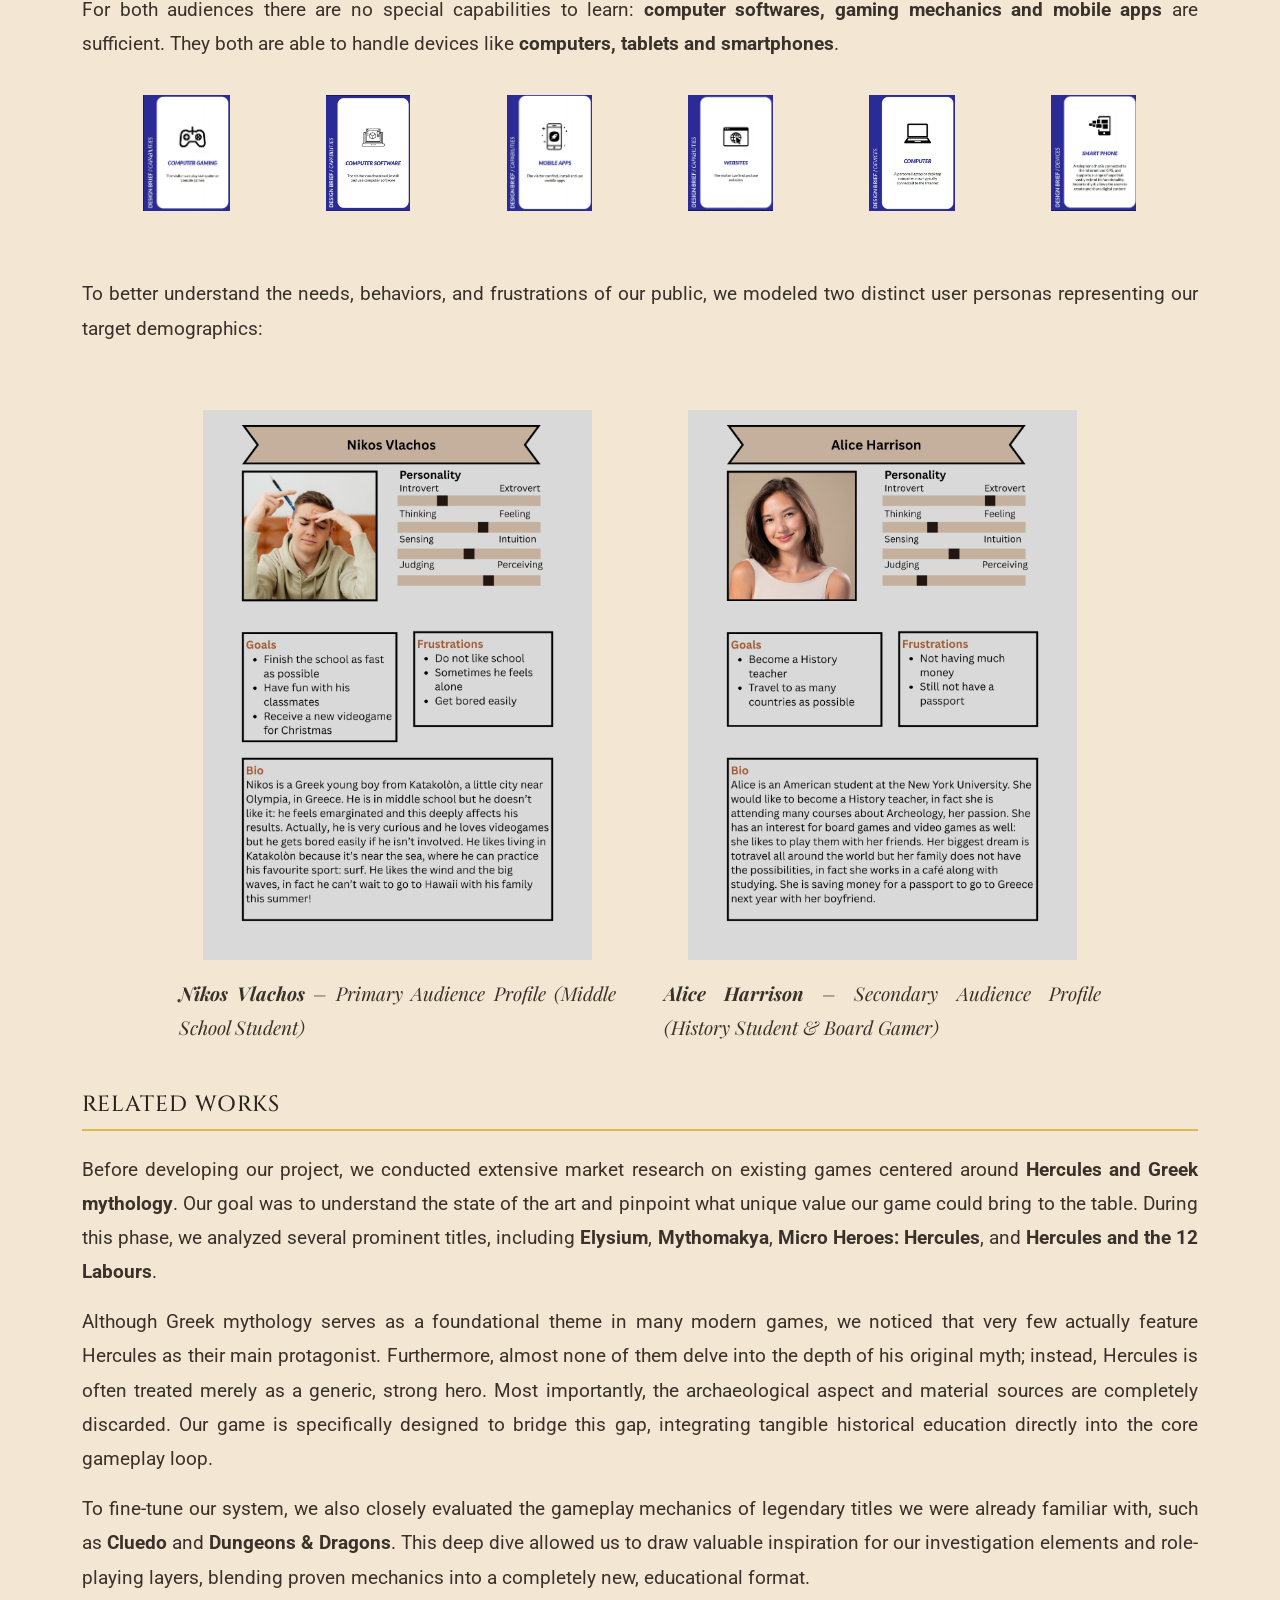
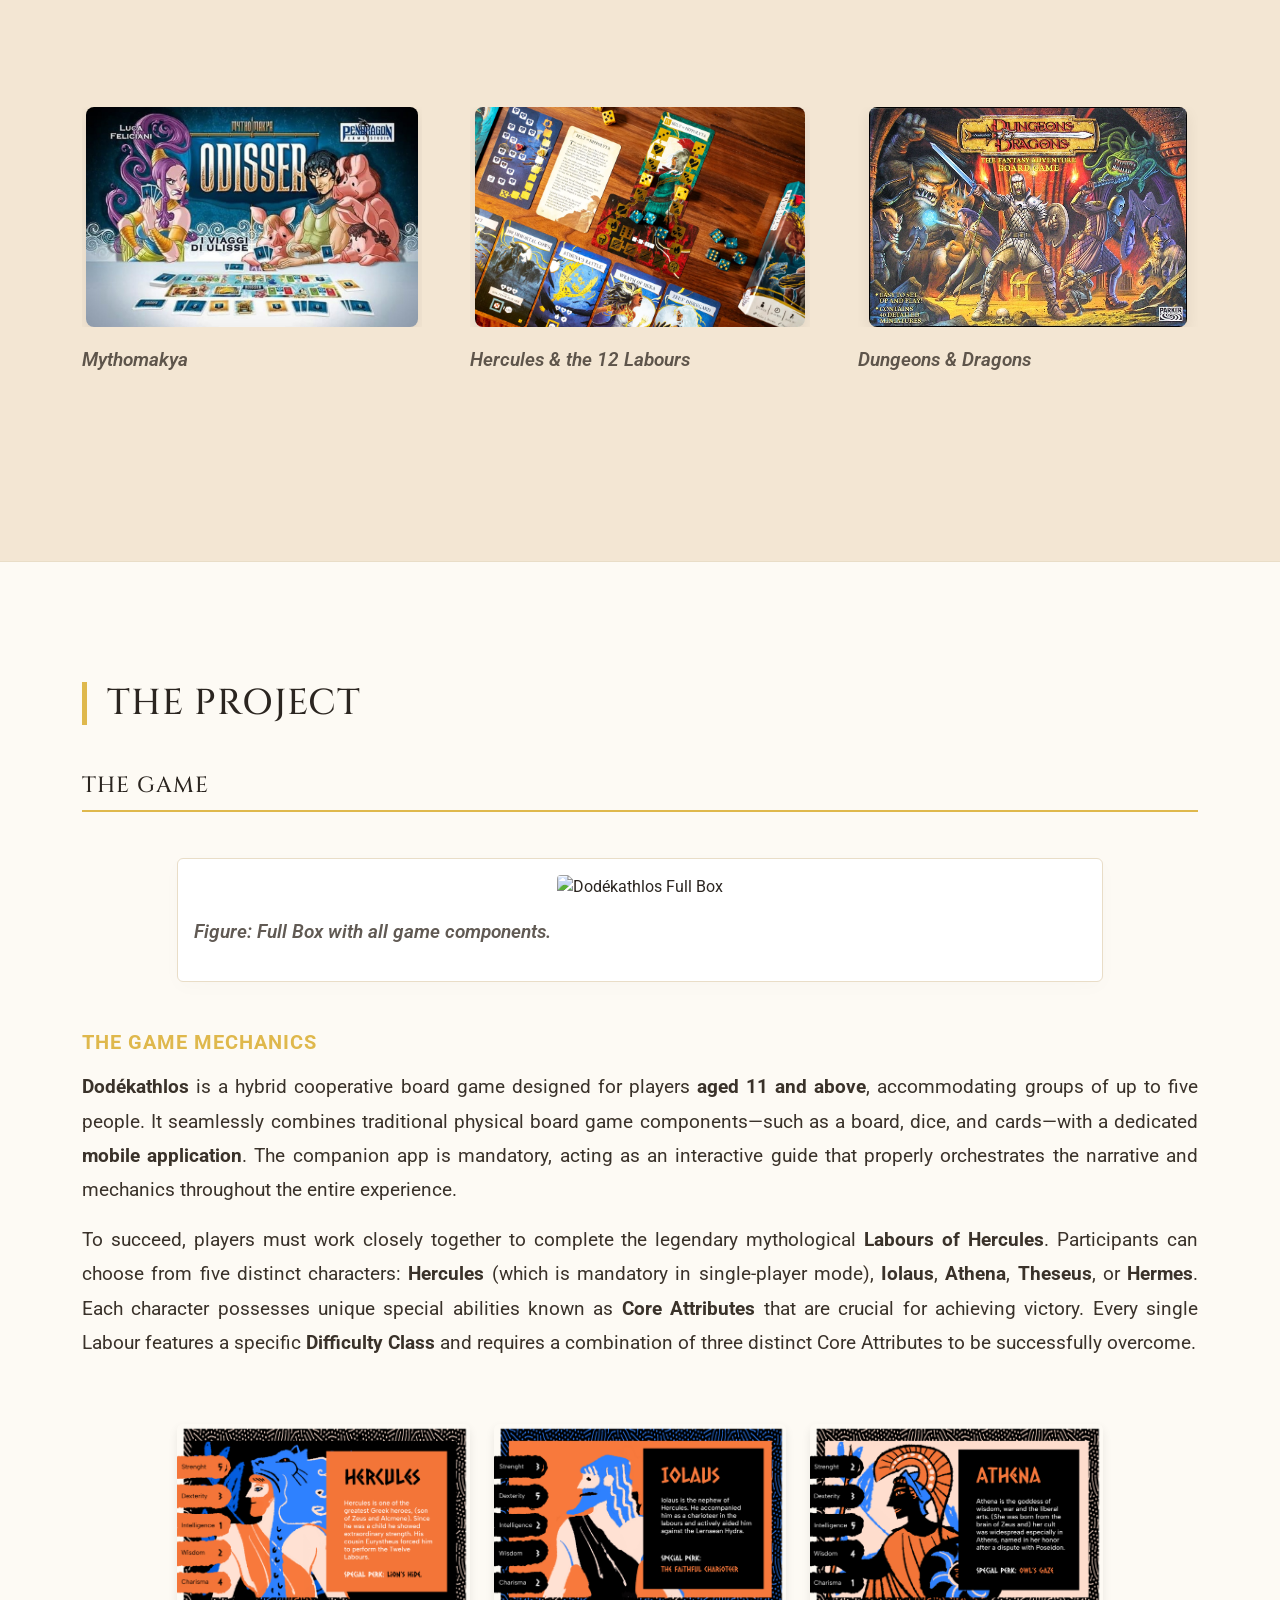
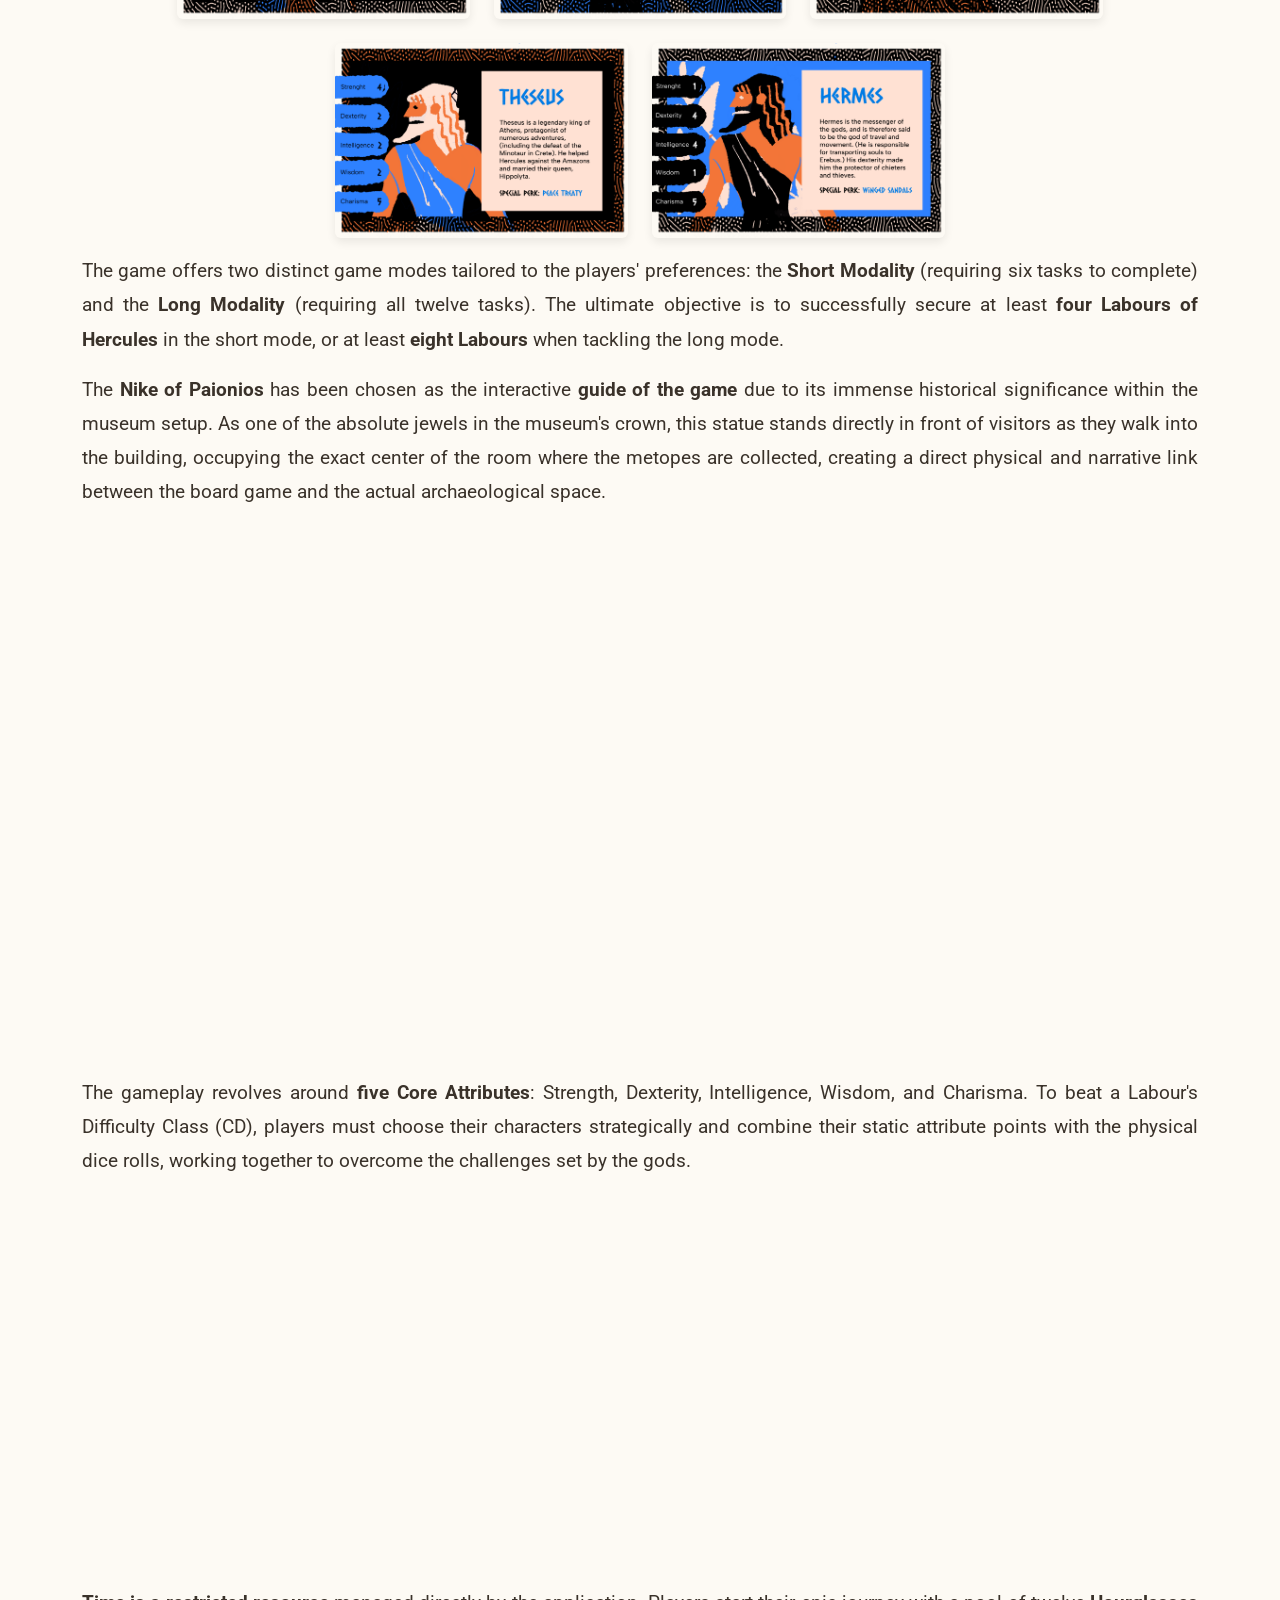
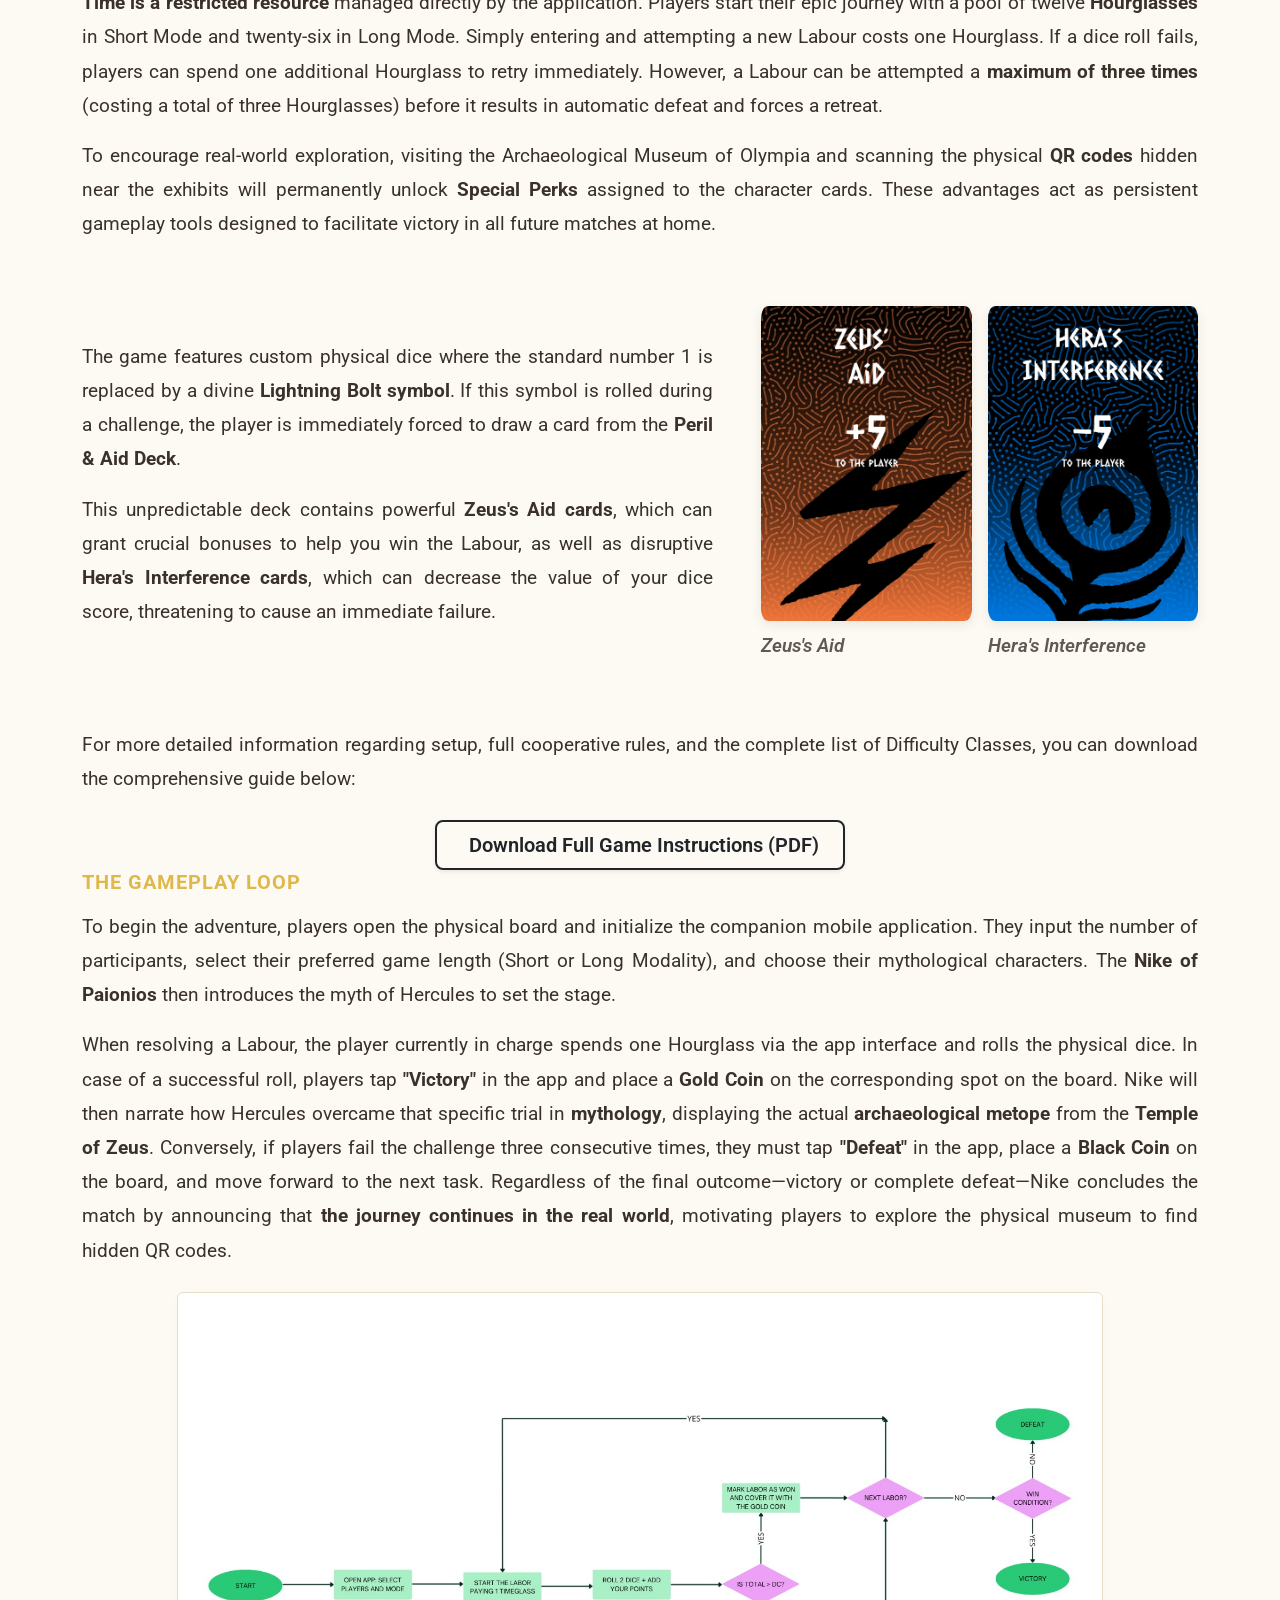
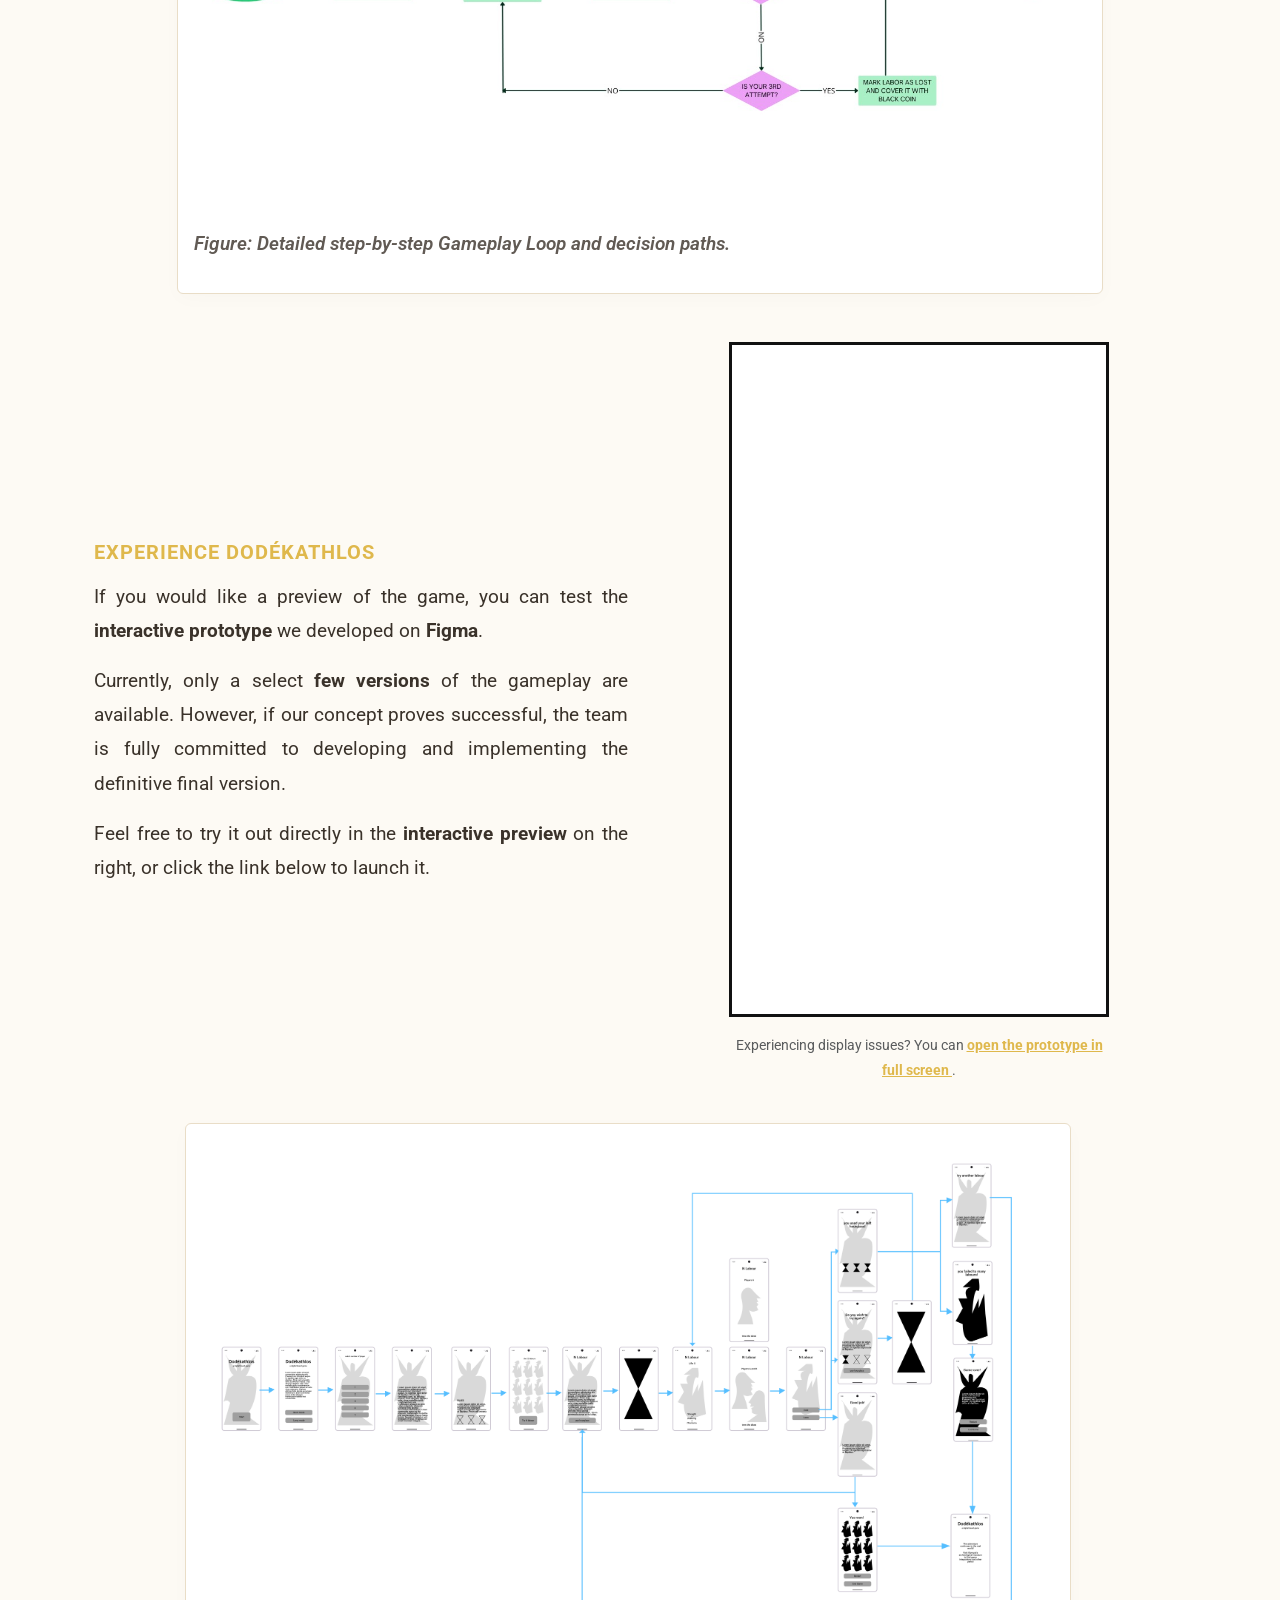
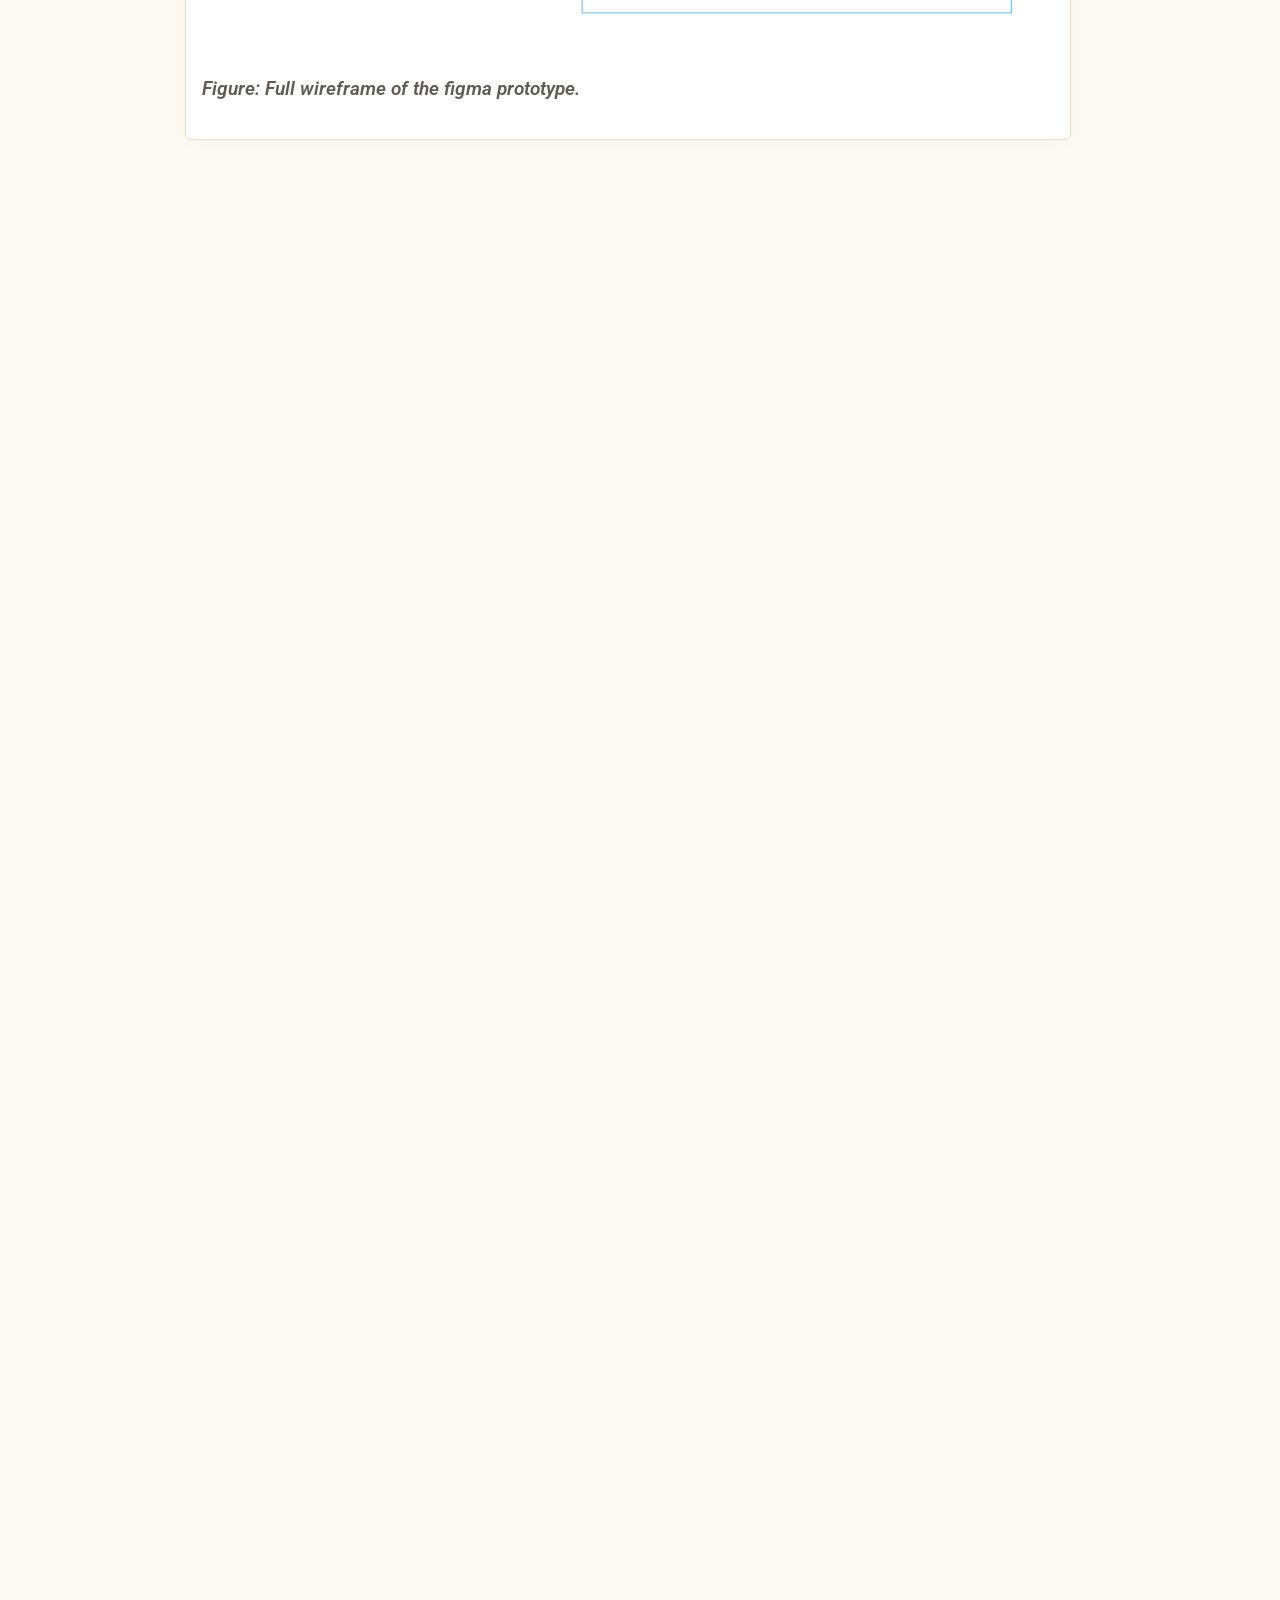
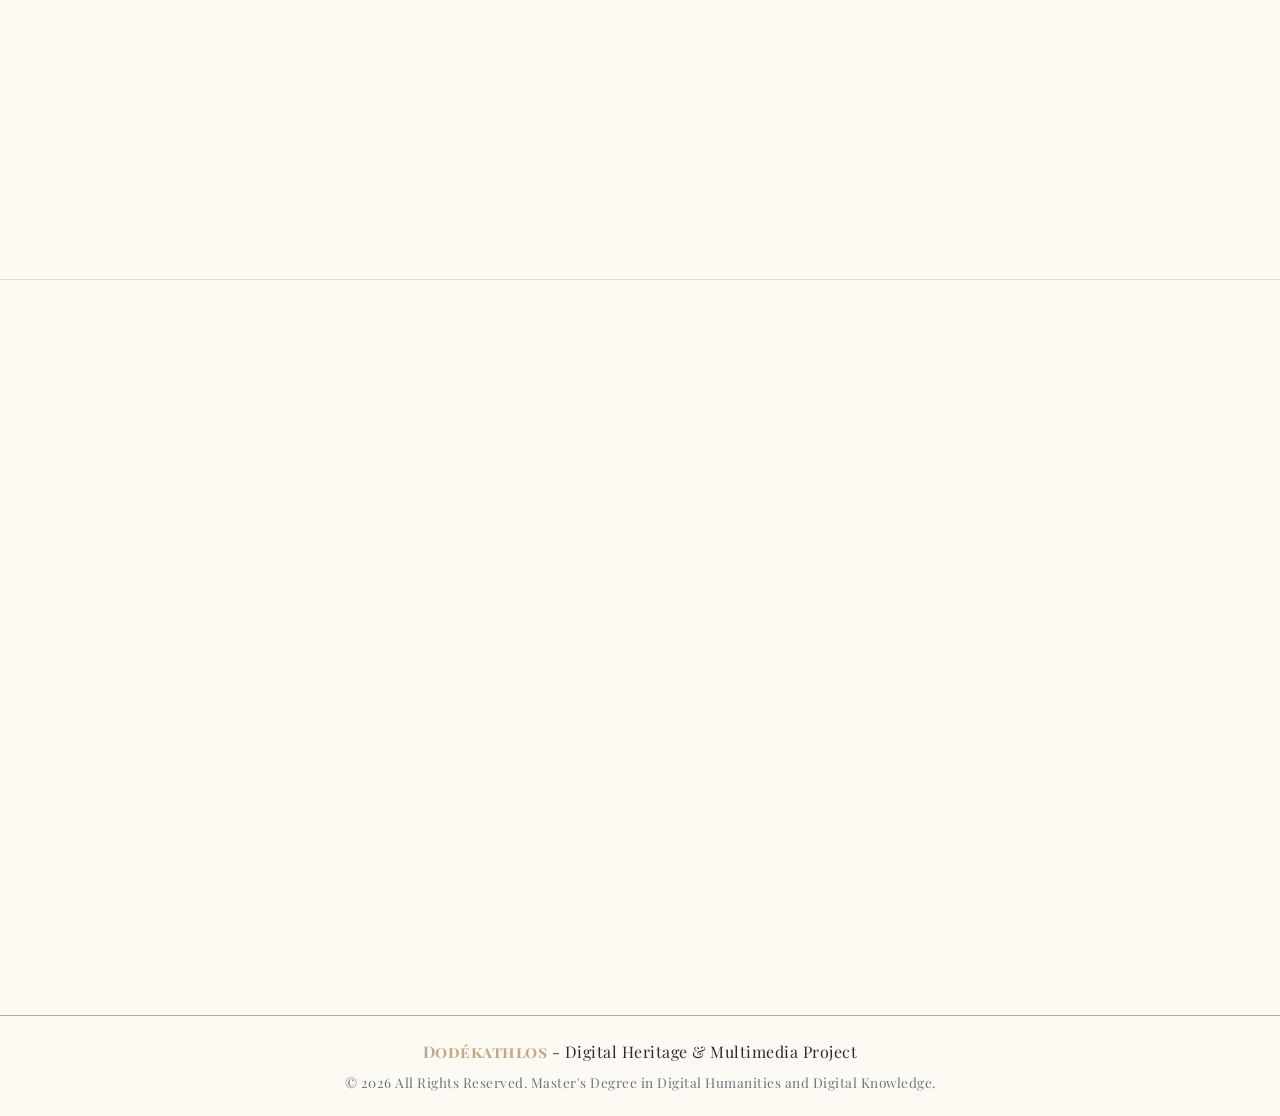
==== commit 35fd52ae: "Add files via upload" ====
--- a/index.html
+++ b/index.html
@@ -301,6 +301,15 @@
                     <h3>The Game</h3>
                     <div class="row mb-5">
                     <div class="col-12">
+                        <!-- FULL BOX IMAGE --> 
+                    <div class="row justify-content-center mt-4 mb-5">
+                        <div class="col-12 col-xl-10 text-center reveal reveal-zoom">
+                            <div class="flowchart-container p-3 rounded">
+                                <img src="AppImages/tabellone-con-tutto.png" alt="Dodékathlos Full Box" class="img-fluid flowchart-img">
+                                <p class="small-caption mt-3">Figure: Full Box with all game components.</p>
+                            </div>
+                        </div>
+                    </div>
                         <h4 class="h5 text-uppercase fw-bold mb-3" style="color: #dfb84c; letter-spacing: 1px;">The Game Mechanics</h4>
                             <p class="lead-text">
                                 <strong>Dodékathlos</strong> is a hybrid cooperative board game designed for players <strong>aged 11 and above</strong>, accommodating groups of up to five people. It seamlessly combines traditional physical board game components—such as a board, dice, and cards—with a dedicated <strong>mobile application</strong>. The companion app is mandatory, acting as an interactive guide that properly orchestrates the narrative and mechanics throughout the entire experience.
@@ -310,7 +319,7 @@
                             </p>
                     </div>
                     </div>
-                    <!-- DEFINITIVE CHARACTERS CARDS -->
+                    <!-- CHARACTERS CARDS -->
                     <div class="row justify-content-center mb">
                     <div class="col-12 col-xl-10">
                     <div class="character-cards-grid">
@@ -360,7 +369,7 @@
                     </div>
                     </div>
                     <!-- BOARDS AND NIKE IMAGES -->
-                    <div class="row g-5 justify-content-center align-items-end mt-4">
+                    <div class="row g-3 justify-content-center align-items-end mt-4">
                             <div class="col-12 col-md-4 text-center reveal reveal-left">
                             <div class="board-card">
                                 <img src="AppImages/tabellone6.png" alt="Short Modality Game Board" class="img-fluid game-component-img">
@@ -524,6 +533,64 @@
                             </div>
                         </div>
                     </div>
+
+<!-- Interactive Prototype Section -->
+<div class="container my-5">
+    <div class="row align-items-center">
+        
+        <!-- Left Column: English Text -->
+        <div class="col-lg-6 mb-4 mb-lg-0">
+            <h4 class="h5 text-uppercase fw-bold mb-3" style="color: #dfb84c; letter-spacing: 1px;">Experience Dodékathlos</h4>
+            
+            <p class="lead-text">
+                If you would like a preview of the game, you can test the <strong>interactive prototype</strong> we developed on <strong>Figma</strong>. 
+            </p>
+
+            <p class="lead-text">
+             Currently, only a select <strong>few versions</strong> of the gameplay are available. However, if our concept proves successful, the team is fully committed to developing and implementing the definitive final version.
+            </p>
+            
+            <p class="lead-text">
+                Feel free to try it out directly in the <strong>interactive preview</strong> on the right, or click the link below to launch it.
+            </p>
+        </div>
+        
+        <!-- Right Column: Vertical Figma Prototype -->
+        <div class="col-lg-6 d-flex justify-content-center">
+            <div class="figma-prototype-container">
+                <div class="figma-prototype-wrapper">
+                    <iframe 
+                        style="border: 3px solid #111111; background: #ffffff;" 
+                        src="https://www.figma.com/embed?embed_host=share&url=https%3A%2F%2Fwww.figma.com%2Fproto%2F4wo5KnHM15ppjkBdPs2DxA%2FUntitled%3Fnode-id%3D10-1968%26t%3DLbT10O5Dmxjiw1Rh-1%26starting-point-node-id%3D10%253A1836" 
+                        allowfullscreen>
+                    </iframe>
+                </div>
+                
+                <!-- English Caption under the prototype -->
+                <p class="mt-3 text-muted text-center" style="font-size: 14px;">
+                    Experiencing display issues? You can 
+                    <a href="https://www.figma.com/proto/4wo5KnHM15ppjkBdPs2DxA/Untitled?node-id=10-1968&t=LbT10O5Dmxjiw1Rh-1&starting-point-node-id=10%3A1836" 
+                       target="_blank" 
+                       style="color: #dfb84c; font-weight: bold; text-decoration: underline;">
+                       open the prototype in full screen
+                    </a>.
+                </p>
+            </div>
+        </div>
+
+                    <!-- WIREFRAME IMAGE --> 
+                    <div class="row justify-content-center mt-4 mb-5">
+                        <div class="col-12 col-xl-10 text-center reveal reveal-zoom">
+                            <div class="flowchart-container p-3 rounded">
+                                <img src="AppImages/wireframe.png" alt="Figma wireframe" class="img-fluid flowchart-img">
+                                <p class="small-caption mt-3">Figure: Full wireframe of the figma prototype.</p>
+                            </div>
+                        </div>
+                    </div>
+
+                    </div>
+                    </div>
+
                     <!-- PHIGITAL INTEGRATION -->
                     <div class="row mb-5 reveal">
                         <div class="col-12">
@@ -535,13 +602,7 @@
                                 To bridge the gap between home entertainment and cultural heritage, physical <strong>QR codes</strong> are strategically placed near the metopes inside the museum galleries. This layout serves as a <strong>real-world expansion</strong> of the tabletop experience, directly triggering the unlockable Special Perks on the physical hero cards and turning the museum visit into an active, gamified journey.
                             </p>
                         </div>
-                    <!--THE PROROTYPE-->
-                    <div class="row mb-5">
-                        <p>We have developed a prototype of the game app using figma, you can explore it <a href="https://www.figma.com/proto/4wo5KnHM15ppjkBdPs2DxA/Untitled?node-id=0-1&t=LbT10O5Dmxjiw1Rh-1">here</a></p>
-                    </div>
-                    </div>
-
-                    
+ 
                 </div> <!-- End of The Game -->
 
                 <!-- SUBSECTION: USER JOURNEY -->
@@ -689,4 +750,4 @@
     });
     </script>
 </body>
-</html>
+</html>
--- a/style.css
+++ b/style.css
@@ -1,4 +1,3 @@
-/* STYLESHEET DEFINITION */
 /* RESET AND BASIC SETTINGS */
 html {
     scroll-behavior: smooth;
@@ -397,7 +396,7 @@
 }
 
 .game-component-img {
-    max-height: 280px; 
+    max-height: 380px; 
     width: auto;
     max-width: 100%;
     object-fit: contain;
@@ -600,3 +599,37 @@
   opacity: 1;
   transform: translate(0, 0) scale(1);
 }
+
+/* ==========================================================================
+   FIGMA EMBED RESPONSIVE - RIGHT ALIGNED PHONE MODE
+   ========================================================================== */
+.figma-prototype-container {
+    width: 100%;
+    max-width: 380px; /* Mantiene le dimensioni del telefono che ti piacevano */
+}
+
+.figma-prototype-wrapper iframe {
+    width: 100%;
+    /* Utilizziamo un aspect-ratio verticale (es. 9/16 o simile) */
+    aspect-ratio: 9 / 16; 
+    height: auto; /* Lasciamo che l'altezza si calcoli da sola in base alla larghezza */
+    max-height: 70vh; /* Impedisce che diventi troppo alto rispetto allo schermo del PC */
+    display: block;
+}
+
+.figma-prototype-wrapper iframe {
+    width: 100%;
+    height: 75vh; /* Altezza bloccata per intero nello schermo del PC senza scroll */
+    max-height: 680px; 
+    display: block;
+}
+
+/* Ottimizzazione per schermi piccoli (smartphone) */
+@media (max-width: 480px) {
+    .figma-prototype-container {
+        max-width: 100%; 
+    }
+    .figma-prototype-wrapper iframe {
+        height: 550px;
+    }
+}
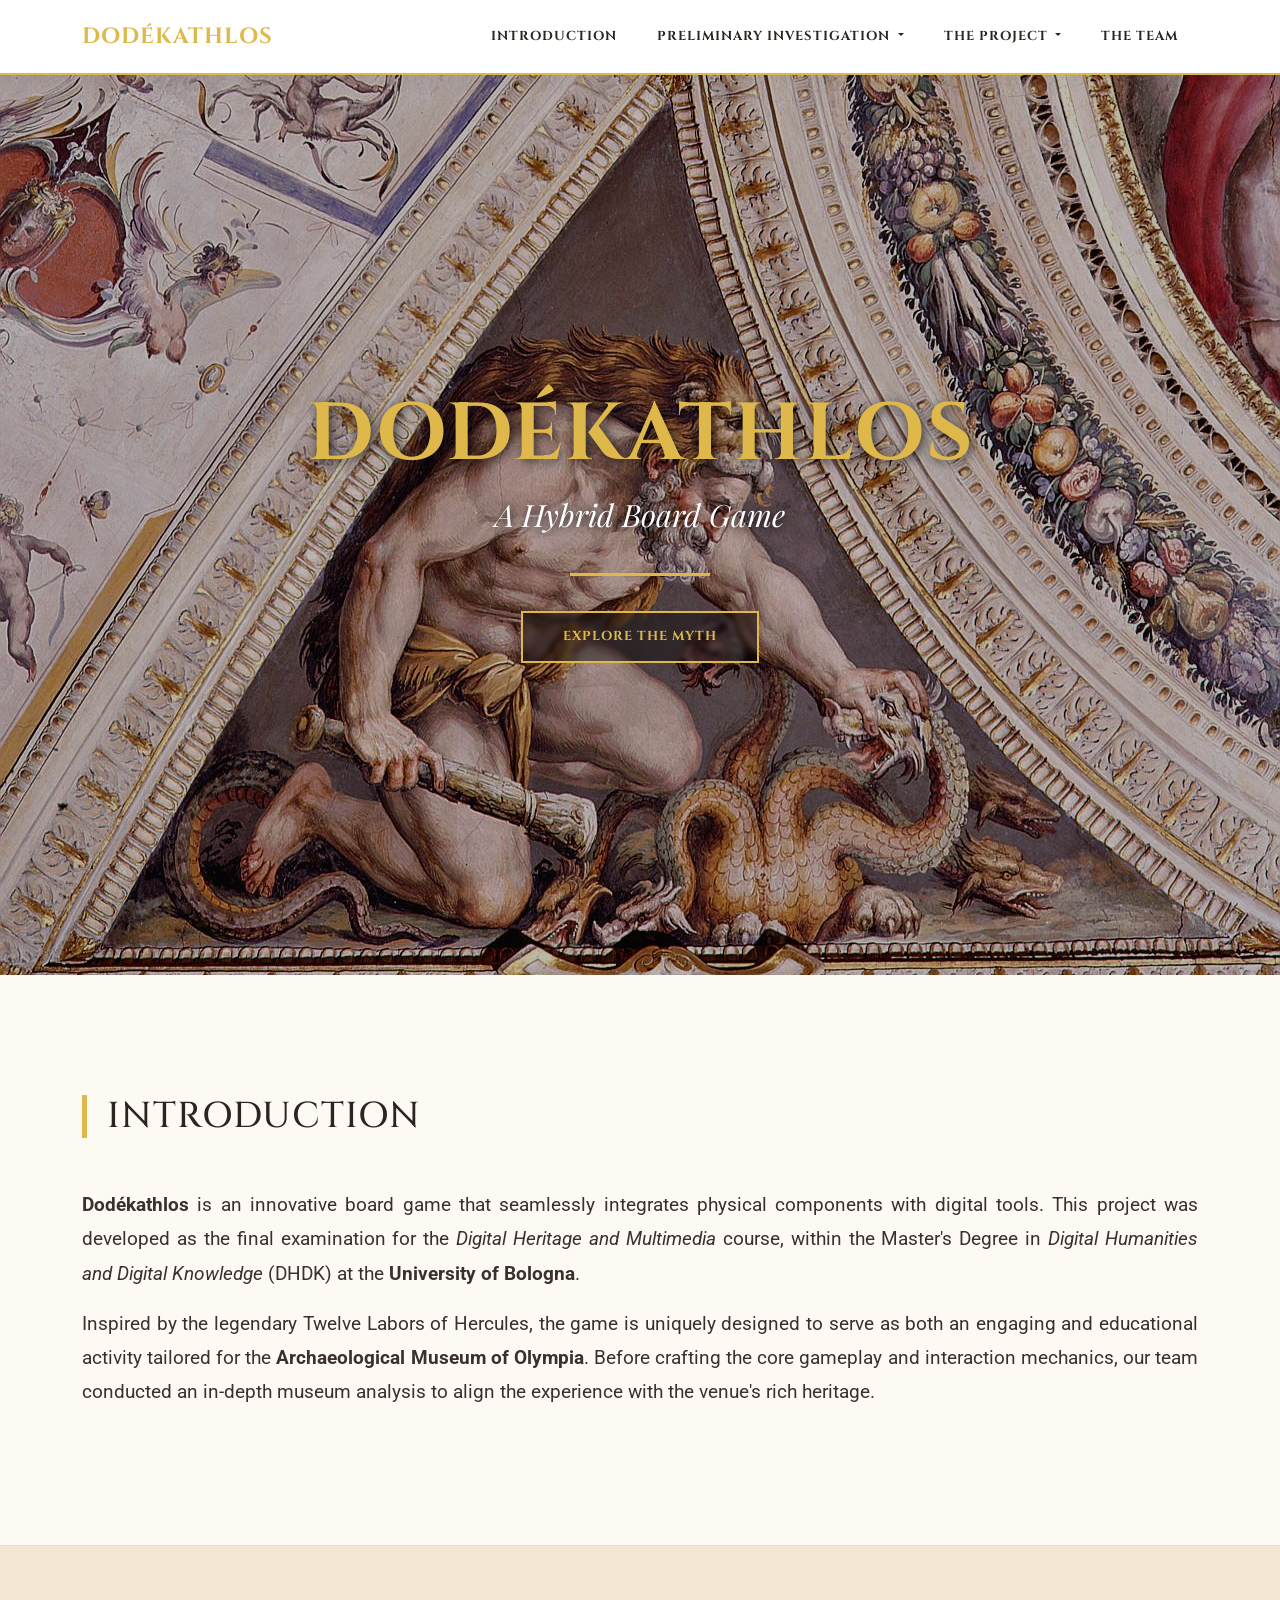
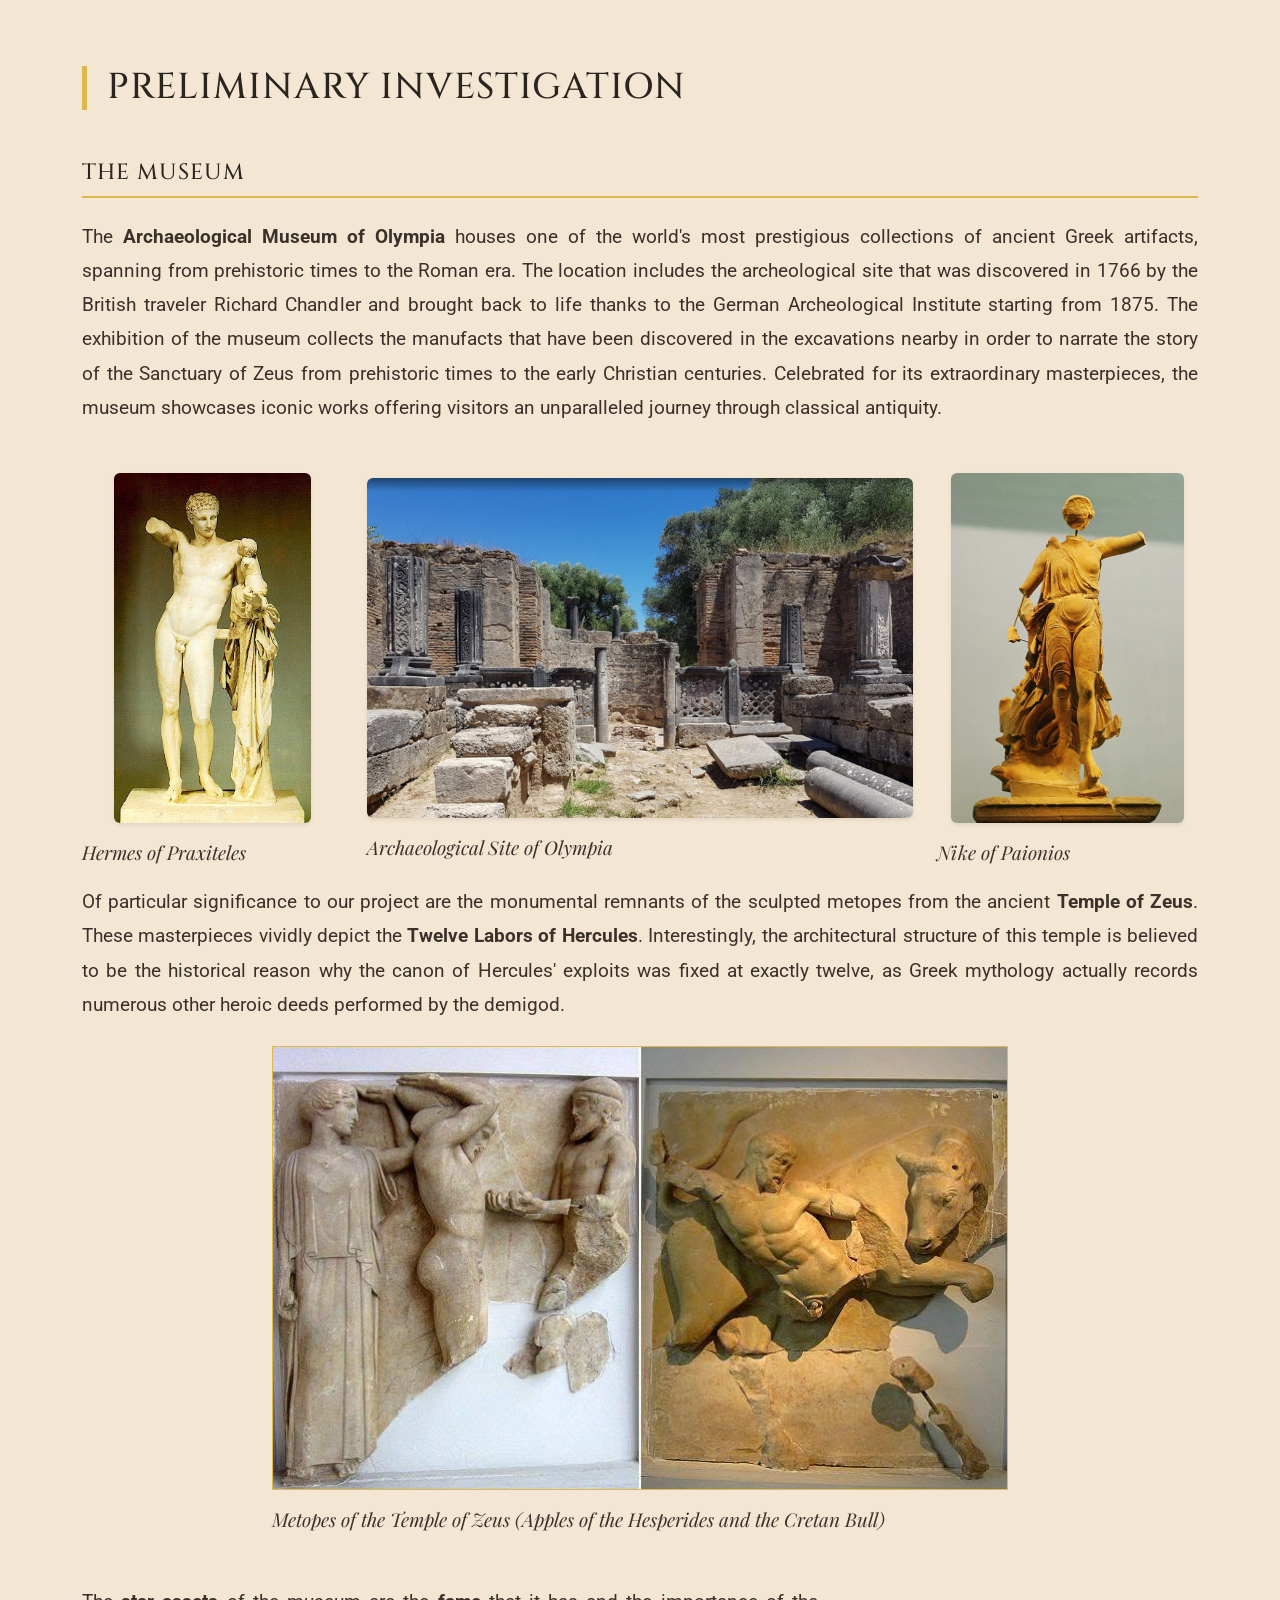
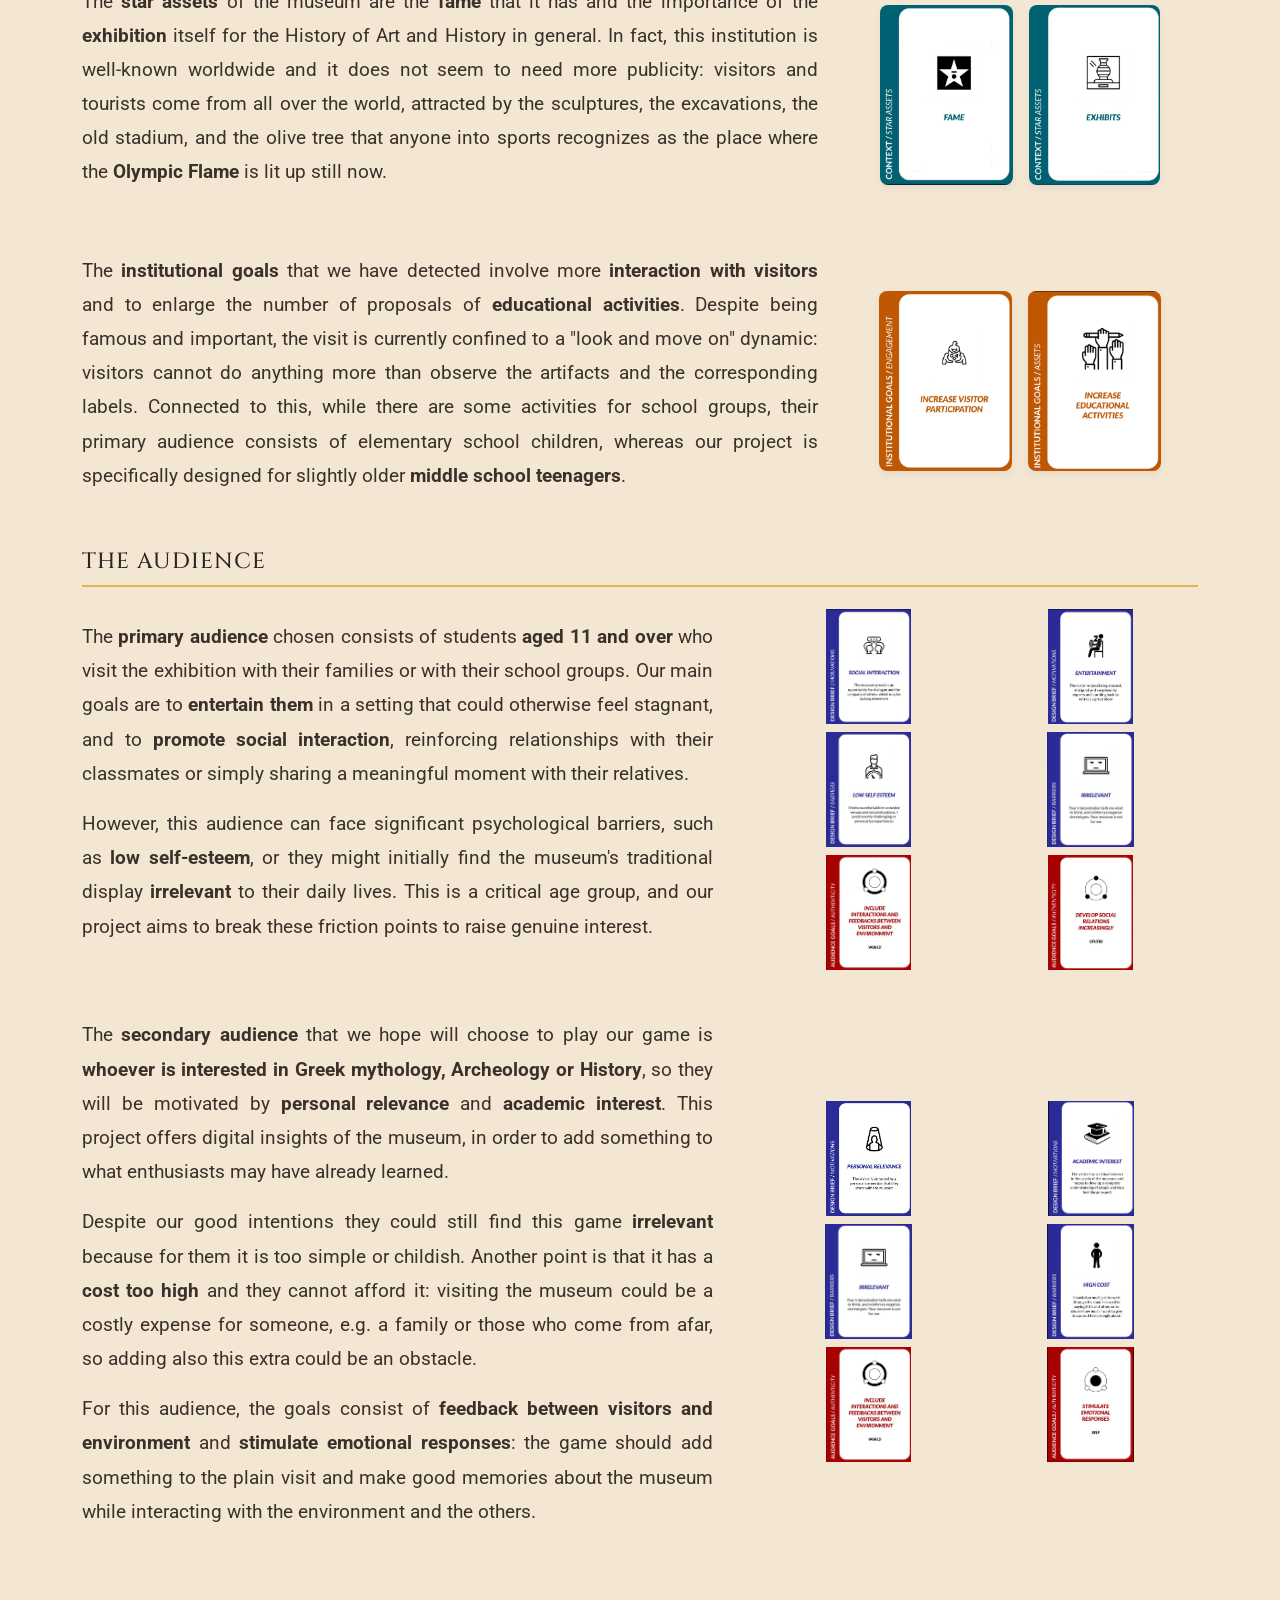
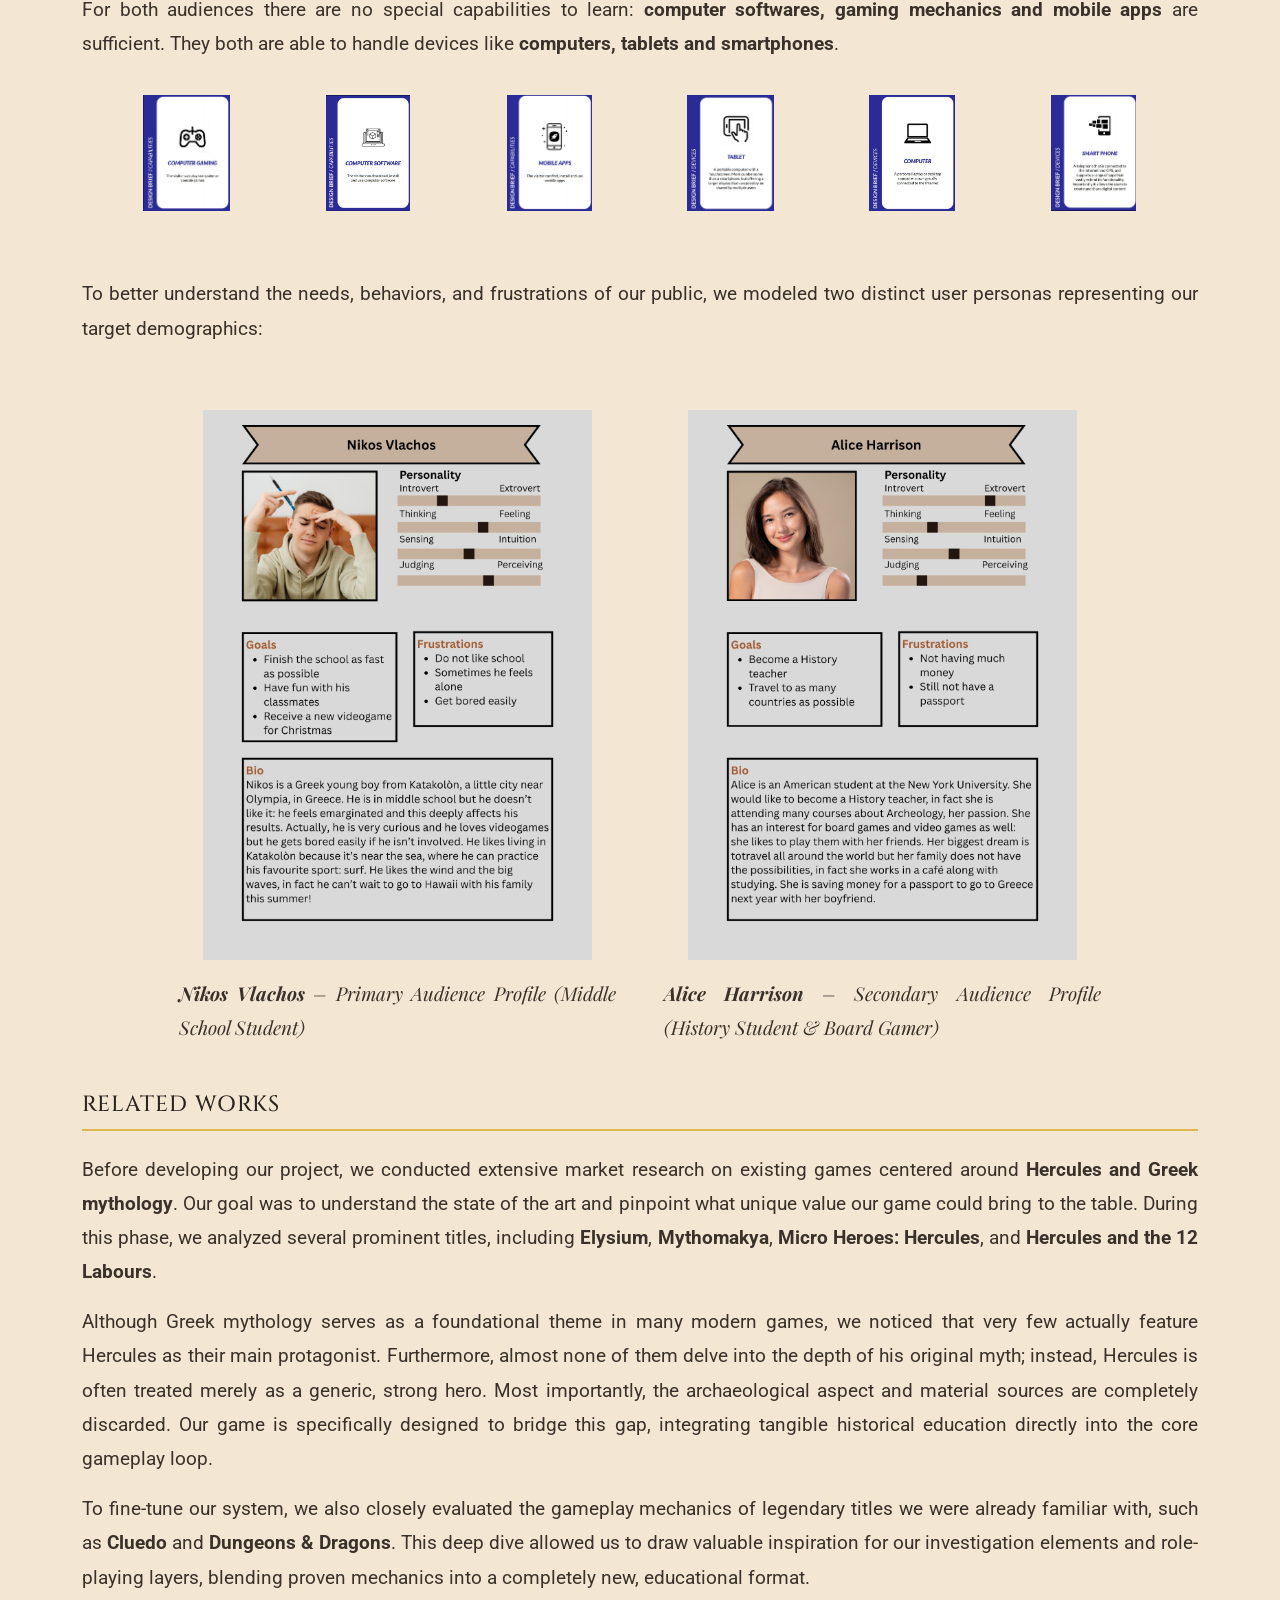
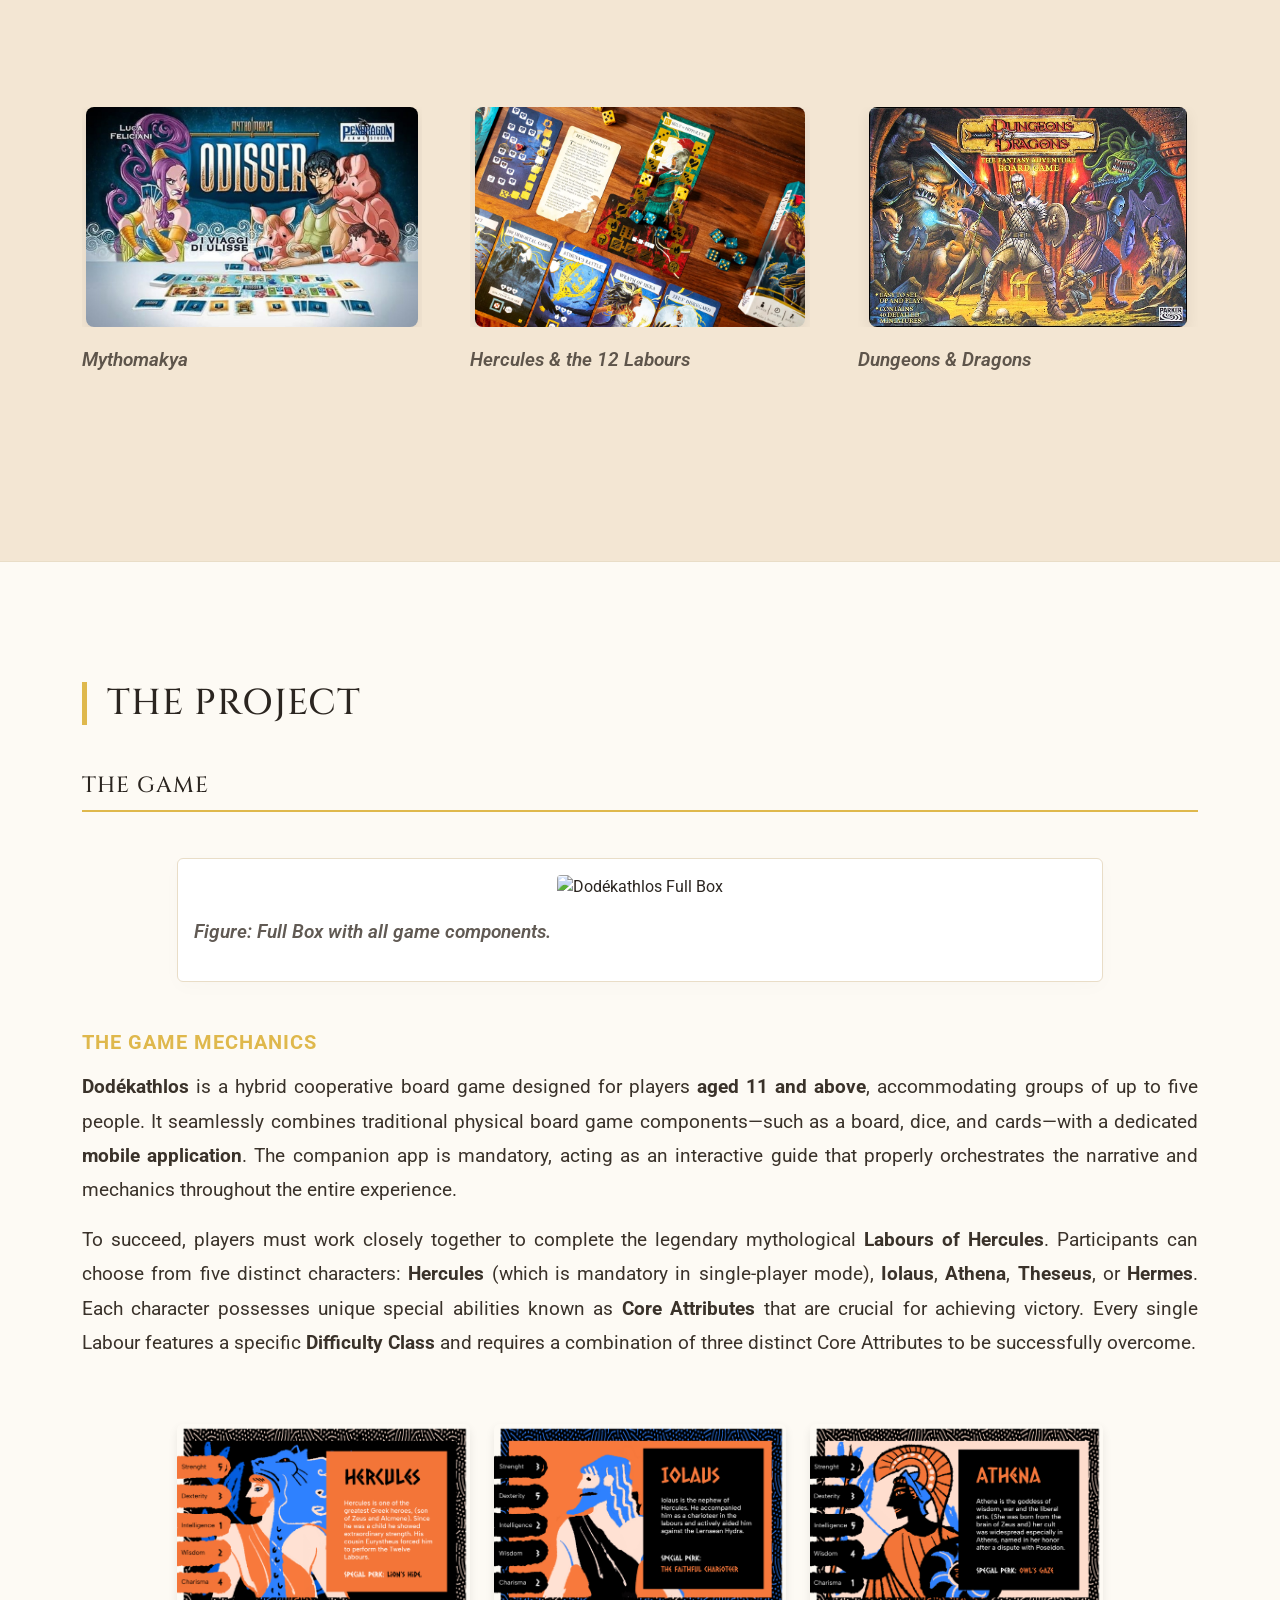
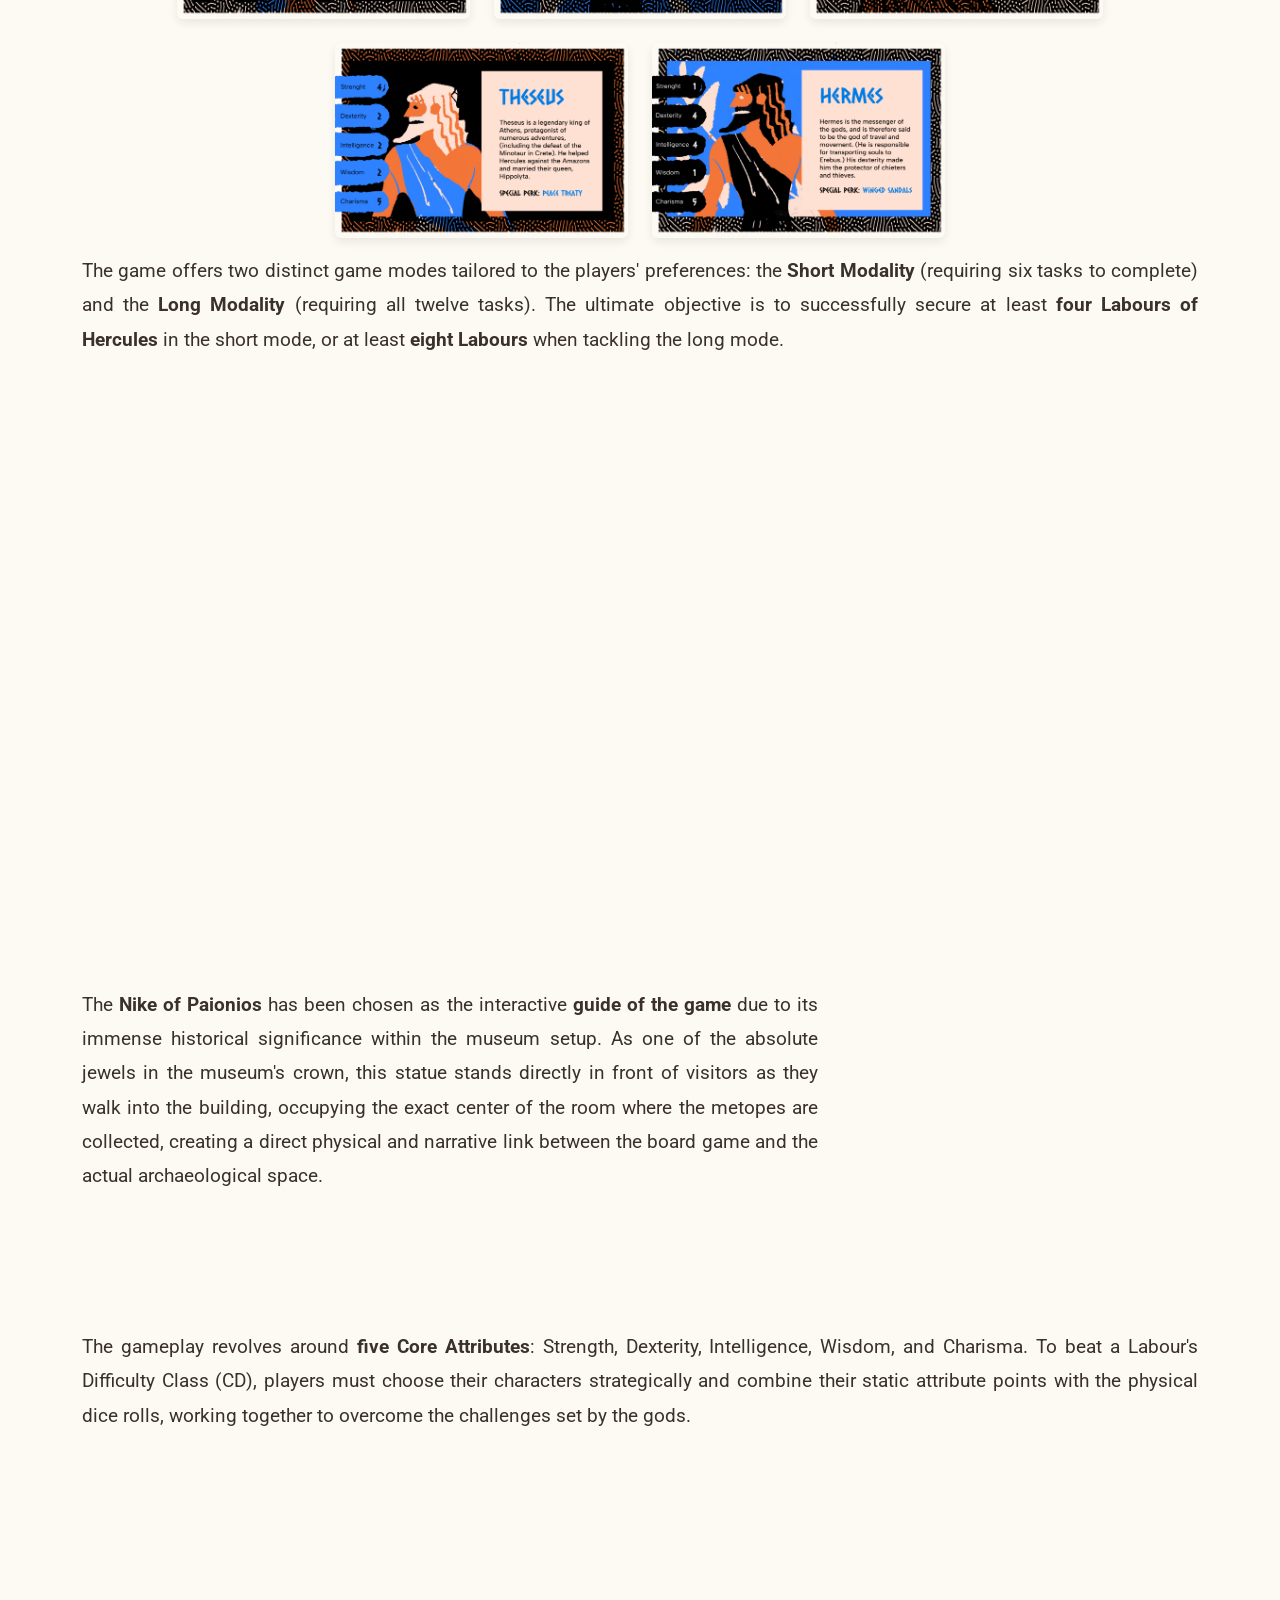
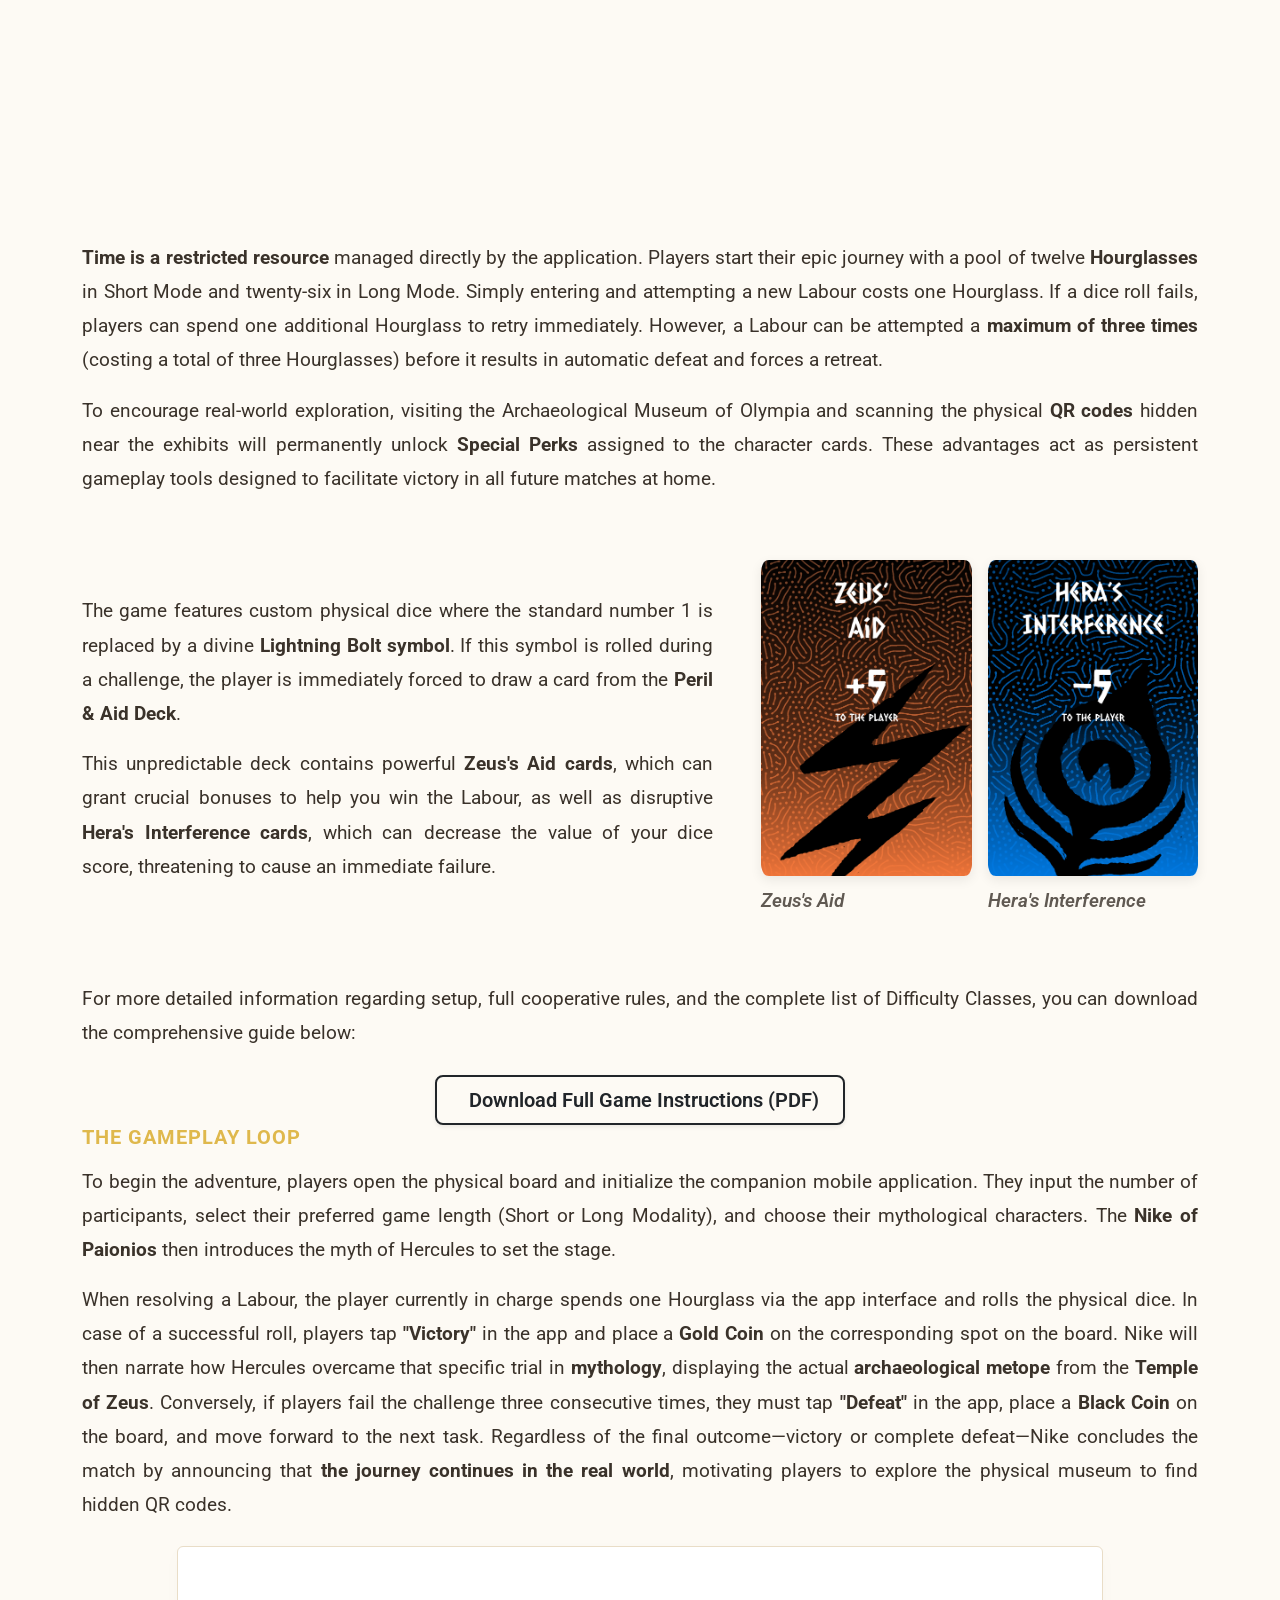
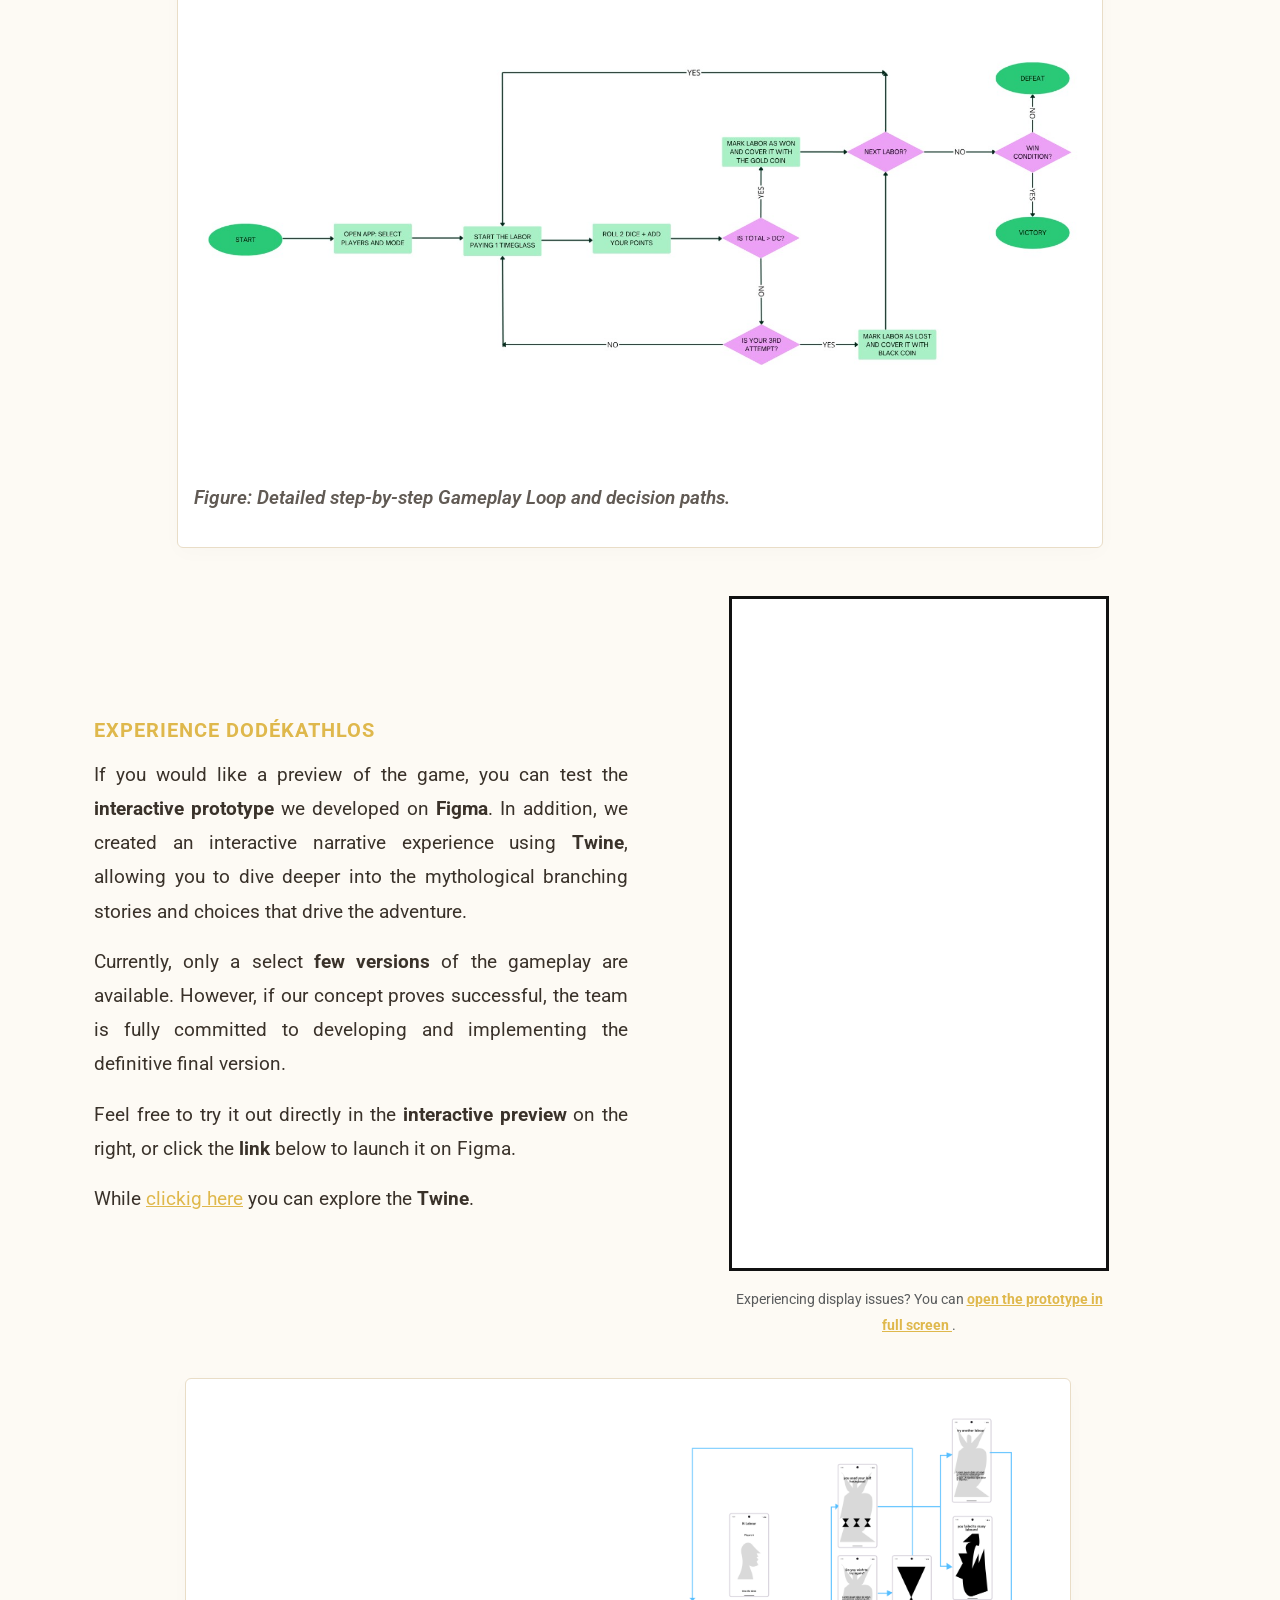
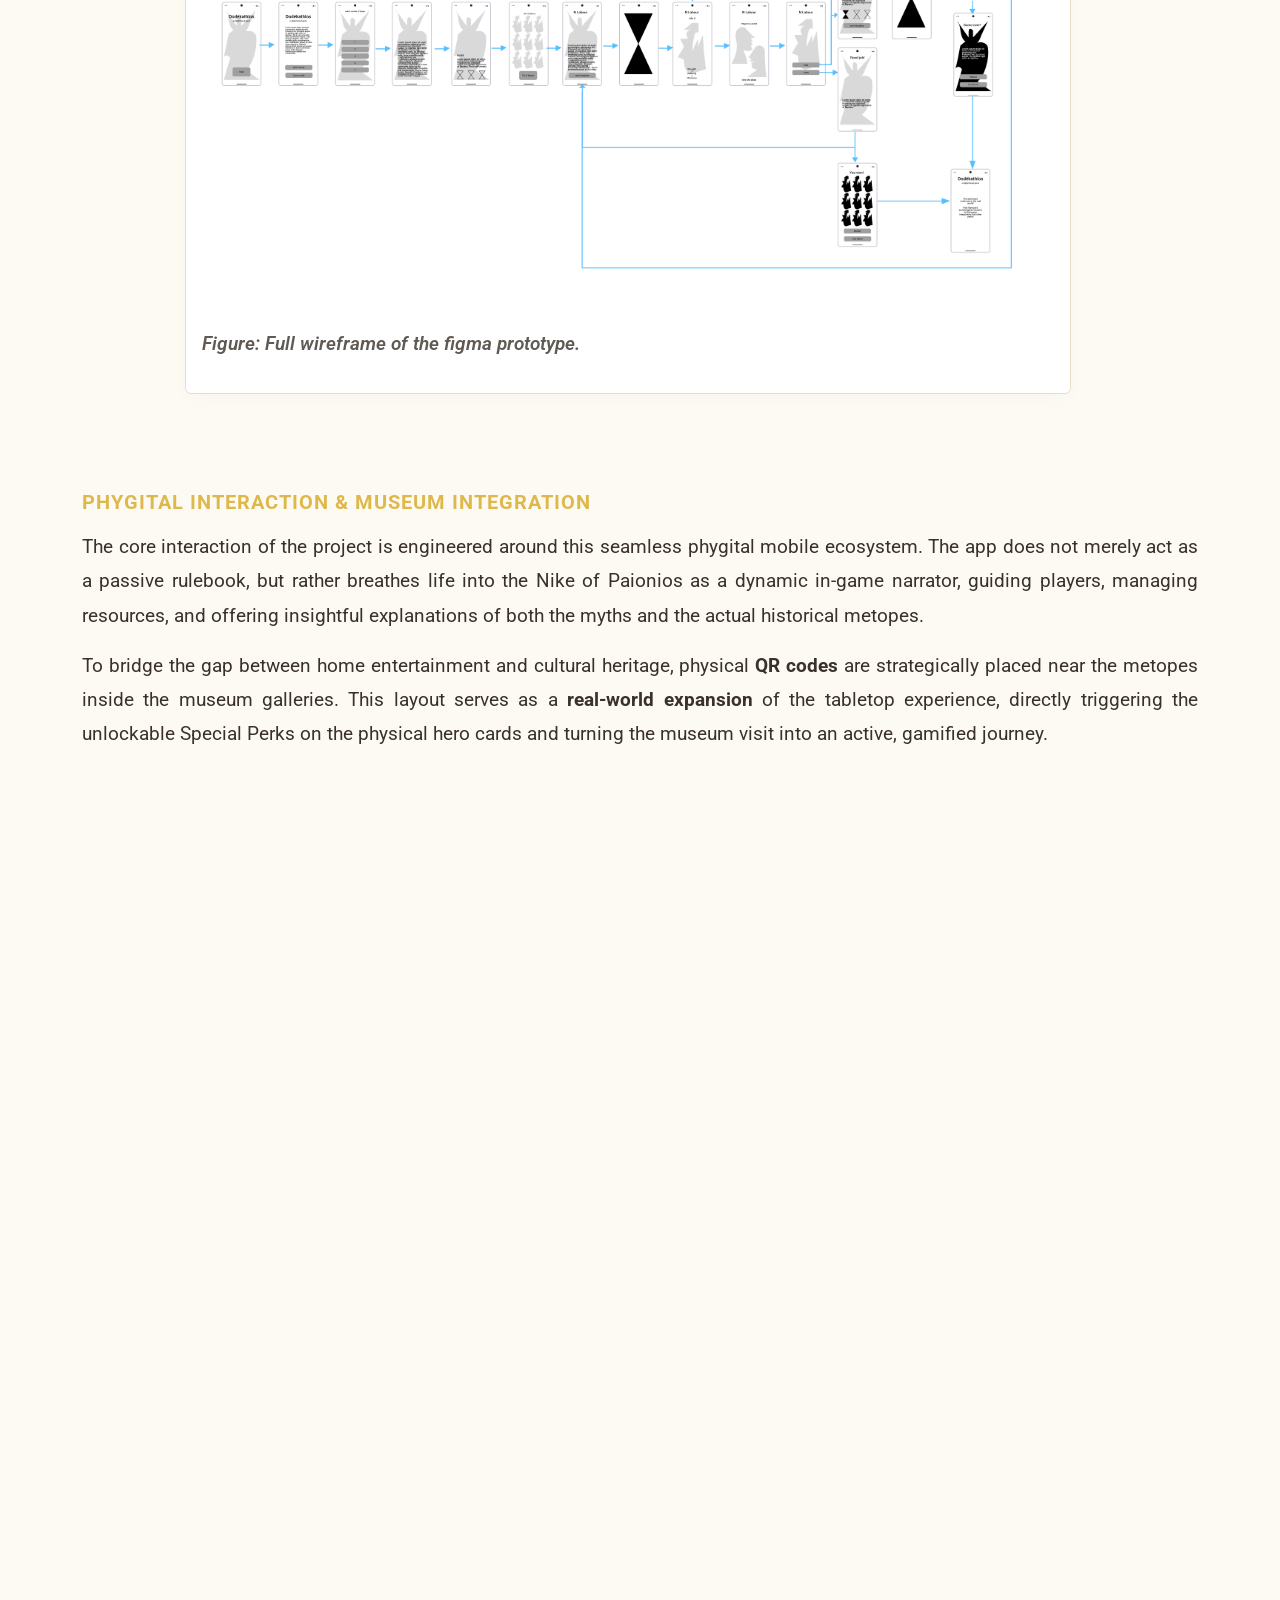
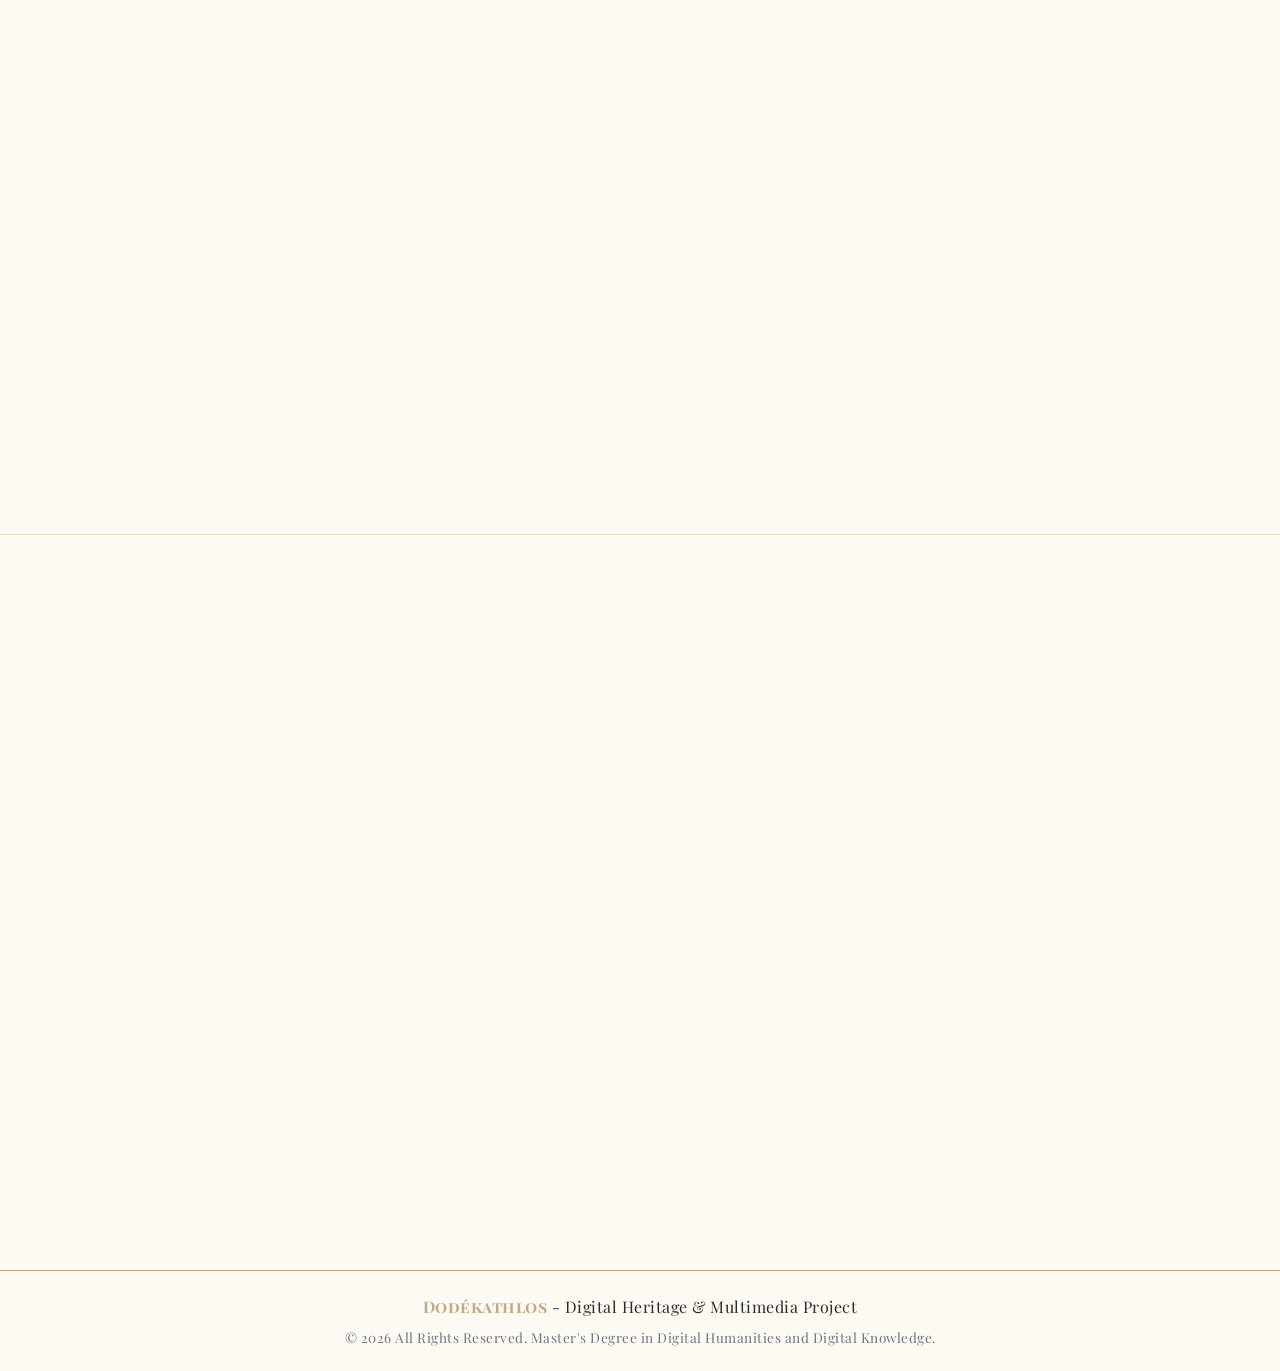
==== commit 165c12dd: "Add files via upload" ====
--- a/index.html
+++ b/index.html
@@ -214,7 +214,7 @@
                         <div class="col-4 col-md-2 text-center"><img src="imagesDodP/ComputerGaming.jpg" alt="Computer Gaming" class="img-fluid common-tech-img"></div>
                         <div class="col-4 col-md-2 text-center"><img src="imagesDodP/ComputerSoftware.jpg" alt="Computer Software" class="img-fluid common-tech-img"></div>
                         <div class="col-4 col-md-2 text-center"><img src="imagesDodP/MobileApps.jpg" alt="Mobile Apps" class="img-fluid common-tech-img"></div>
-                        <div class="col-4 col-md-2 text-center"><img src="imagesDodP/Websites.jpg" alt="Websites" class="img-fluid common-tech-img"></div>
+                        <div class="col-4 col-md-2 text-center"><img src="imagesDodP/tablet.jpg" alt="Tablets" class="img-fluid common-tech-img"></div>
                         <div class="col-4 col-md-2 text-center"><img src="imagesDodP/Computer.jpg" alt="Computer" class="img-fluid common-tech-img"></div>
                         <div class="col-4 col-md-2 text-center"><img src="imagesDodP/Smartphone.jpg" alt="Smartphone" class="img-fluid common-tech-img"></div>
                     </div>
@@ -363,32 +363,49 @@
                         <p class="lead-text">
                             The game offers two distinct game modes tailored to the players' preferences: the <strong>Short Modality</strong> (requiring six tasks to complete) and the <strong>Long Modality</strong> (requiring all twelve tasks). The ultimate objective is to successfully secure at least <strong>four Labours of Hercules</strong> in the short mode, or at least <strong>eight Labours</strong> when tackling the long mode.
                         </p>
-                        <p class="lead-text mt-3">
-                            The <strong>Nike of Paionios</strong> has been chosen as the interactive <strong>guide of the game</strong> due to its immense historical significance within the museum setup. As one of the absolute jewels in the museum's crown, this statue stands directly in front of visitors as they walk into the building, occupying the exact center of the room where the metopes are collected, creating a direct physical and narrative link between the board game and the actual archaeological space.
-                        </p>
                     </div>
                     </div>
                     <!-- BOARDS AND NIKE IMAGES -->
                     <div class="row g-3 justify-content-center align-items-end mt-4">
                             <div class="col-12 col-md-4 text-center reveal reveal-left">
                             <div class="board-card">
+                                <img src="AppImages/tabellone-carte-coperte.png" alt="Initial State of the Game Board" class="img-fluid game-component-img">
+                                <p class="small-caption mt-2">Initial State of the Board</p>
+                            </div>
+                            </div>
+                            <div class="col-12 col-md-4 text-center reveal reveal-zoom">
+                            <div class="board-card">
                                 <img src="AppImages/tabellone6.png" alt="Short Modality Game Board" class="img-fluid game-component-img">
                                 <p class="small-caption mt-2">Short Modality Board (6 Tasks)</p>
                             </div>
                             </div>
-                            <div class="col-12 col-md-4 text-center reveal reveal-zoom">
+                            <div class="col-12 col-md-4 text-center reveal reveal-right">
                             <div class="board-card">
                                 <img src="AppImages/tabellone12.png" alt="Long Modality Game Board" class="img-fluid game-component-img">
-                                <p class="small-caption mt-2">Long Modality Board (12 Tasks)</p>
-                            </div>
-                            </div>
-                            <div class="col-12 col-md-4 text-center reveal reveal-right">
-                            <div class="board-card">
-                                <img src="imagesDodP/NikeCard.jpg" alt="Nike of Paionios Guide Card" class="img-fluid game-component-img">
-                                <p class="small-caption mt-2">The Nike of Paionios (In-Game Guide)</p>
-                            </div>
-                            </div>
-                    </div>
+                                <p class="small-caption mt-2">Long Modality Game Board (12 Tasks)</p>
+                            </div>
+                            </div>
+                    </div>
+
+                    <!-- NARRATIVE LINK SECTION: TEXT & NIKE CARD SIDE BY SIDE -->
+                    <div class="row align-items-center mt-4">
+    
+                    <!-- Left Column: The Narrative Paragraph (8 Columns) -->
+                    <div class="col-12 col-md-8">
+                    <p class="lead-text mt-3">
+                       The <strong>Nike of Paionios</strong> has been chosen as the interactive <strong>guide of the game</strong> due to its immense historical significance within the museum setup. As one of the absolute jewels in the museum's crown, this statue stands directly in front of visitors as they walk into the building, occupying the exact center of the room where the metopes are collected, creating a direct physical and narrative link between the board game and the actual archaeological space.
+                    </p>
+                    </div>
+    
+    <!-- Right Column: Nike Image Card (4 Columns) -->
+    <div class="col-12 col-md-4 text-center reveal reveal-zoom">
+        <div style="border: 2px solid #111111; padding: 6px; background-color: #ffffff; display: inline-block;">
+            <img src="AppImages/Nike 2.jpg" alt="The Nike of Paionios Guide Card" class="img-fluid" style="max-height: 320px; width: auto; object-fit: contain;">
+        </div>
+        <p class="small-caption mt-2" style="font-size: 13px; font-style: italic; text-align: center;">The Nike of Paionios In-Game Guide</p>
+    </div>
+
+</div>
                     <!-- CORE ATTRIBUTES -->
                     <div class="row mt-5 mb-4">
                         <div class="col-12">
@@ -543,7 +560,7 @@
             <h4 class="h5 text-uppercase fw-bold mb-3" style="color: #dfb84c; letter-spacing: 1px;">Experience Dodékathlos</h4>
             
             <p class="lead-text">
-                If you would like a preview of the game, you can test the <strong>interactive prototype</strong> we developed on <strong>Figma</strong>. 
+                If you would like a preview of the game, you can test the <strong>interactive prototype</strong> we developed on <strong>Figma</strong>. In addition, we created an interactive narrative experience using <strong>Twine</strong>, allowing you to dive deeper into the mythological branching stories and choices that drive the adventure.
             </p>
 
             <p class="lead-text">
@@ -551,7 +568,11 @@
             </p>
             
             <p class="lead-text">
-                Feel free to try it out directly in the <strong>interactive preview</strong> on the right, or click the link below to launch it.
+                Feel free to try it out directly in the <strong>interactive preview</strong> on the right, or click the <strong>link</strong> below to launch it on Figma.
+            </p>
+
+            <p class="lead-text">
+                While <a href="Dod_kathlos.html" style="color: #dfb84c;">clickig here</a> you can explore the <strong>Twine</strong>.
             </p>
         </div>
         
--- a/style.css
+++ b/style.css
@@ -612,7 +612,7 @@
     width: 100%;
     /* Utilizziamo un aspect-ratio verticale (es. 9/16 o simile) */
     aspect-ratio: 9 / 16; 
-    height: auto; /* Lasciamo che l'altezza si calcoli da sola in base alla larghezza */
+    height: auto; 
     max-height: 70vh; /* Impedisce che diventi troppo alto rispetto allo schermo del PC */
     display: block;
 }
@@ -632,4 +632,4 @@
     .figma-prototype-wrapper iframe {
         height: 550px;
     }
-}+}
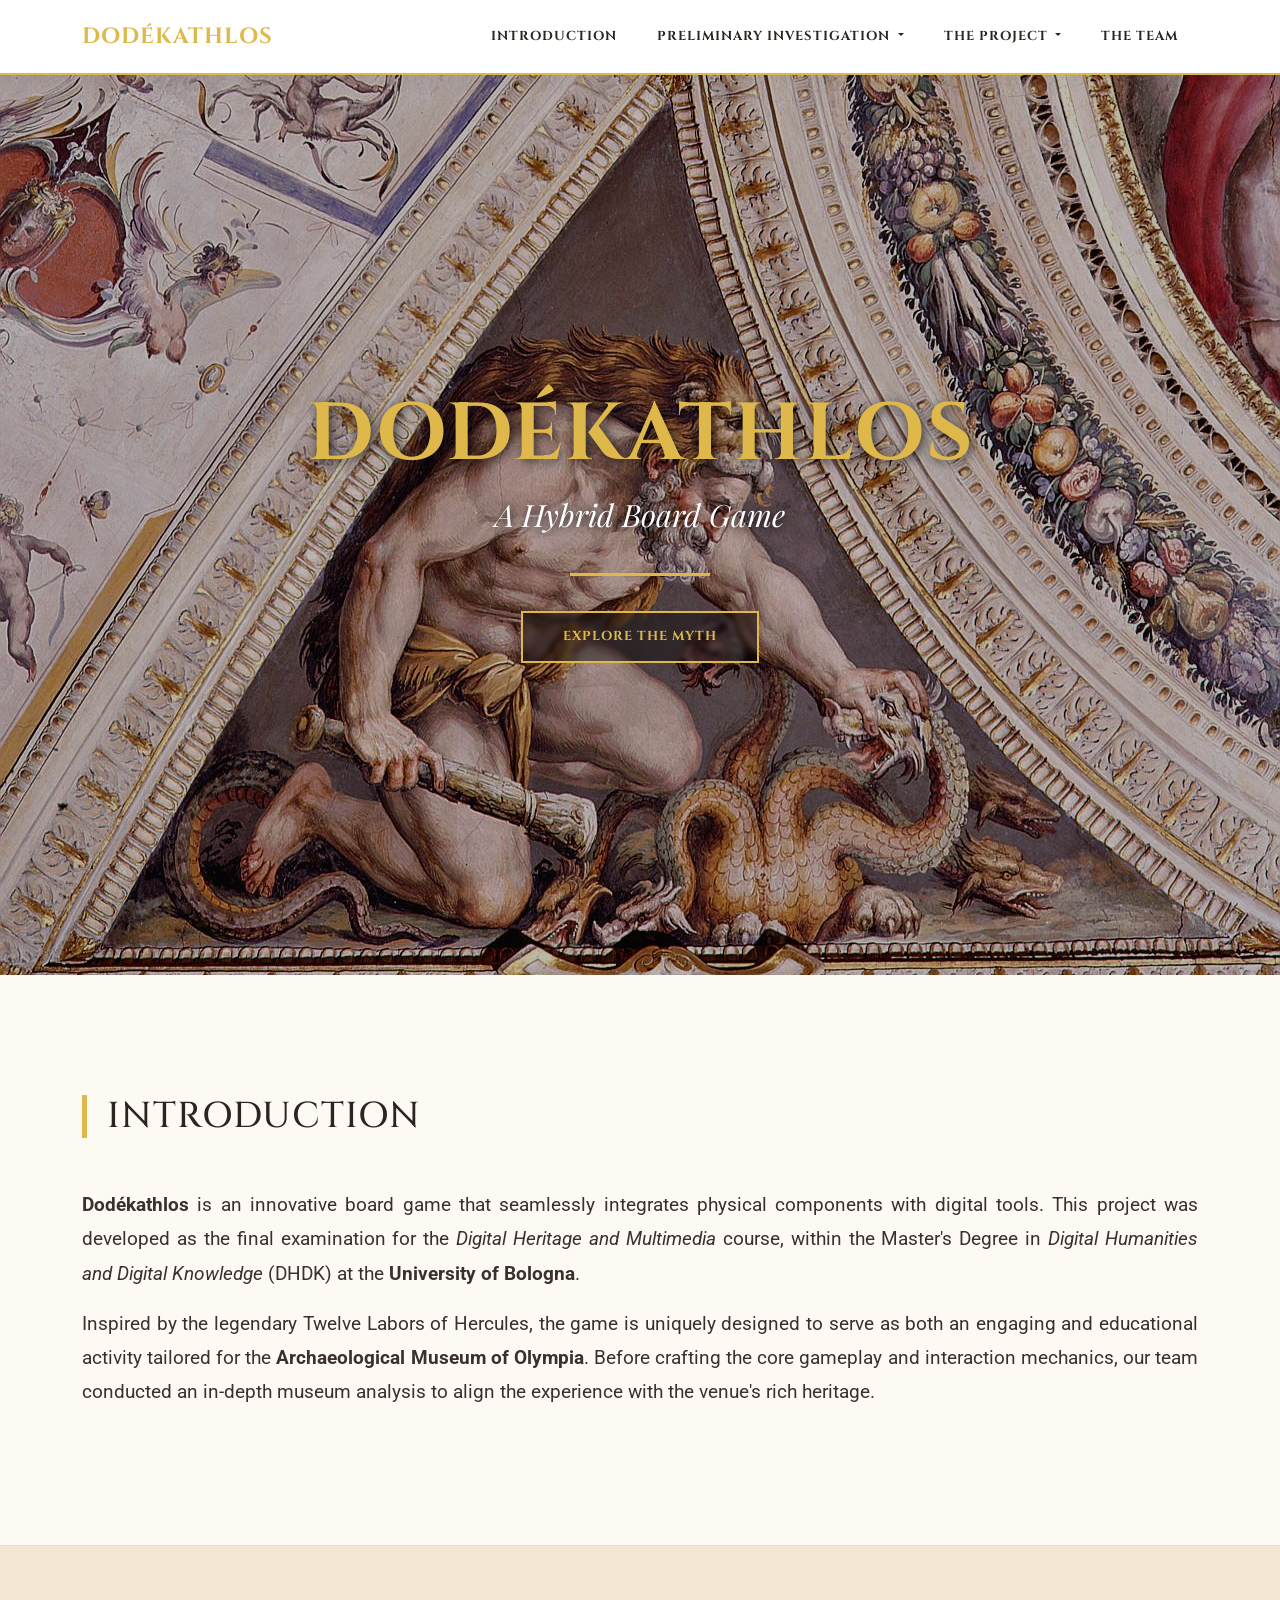
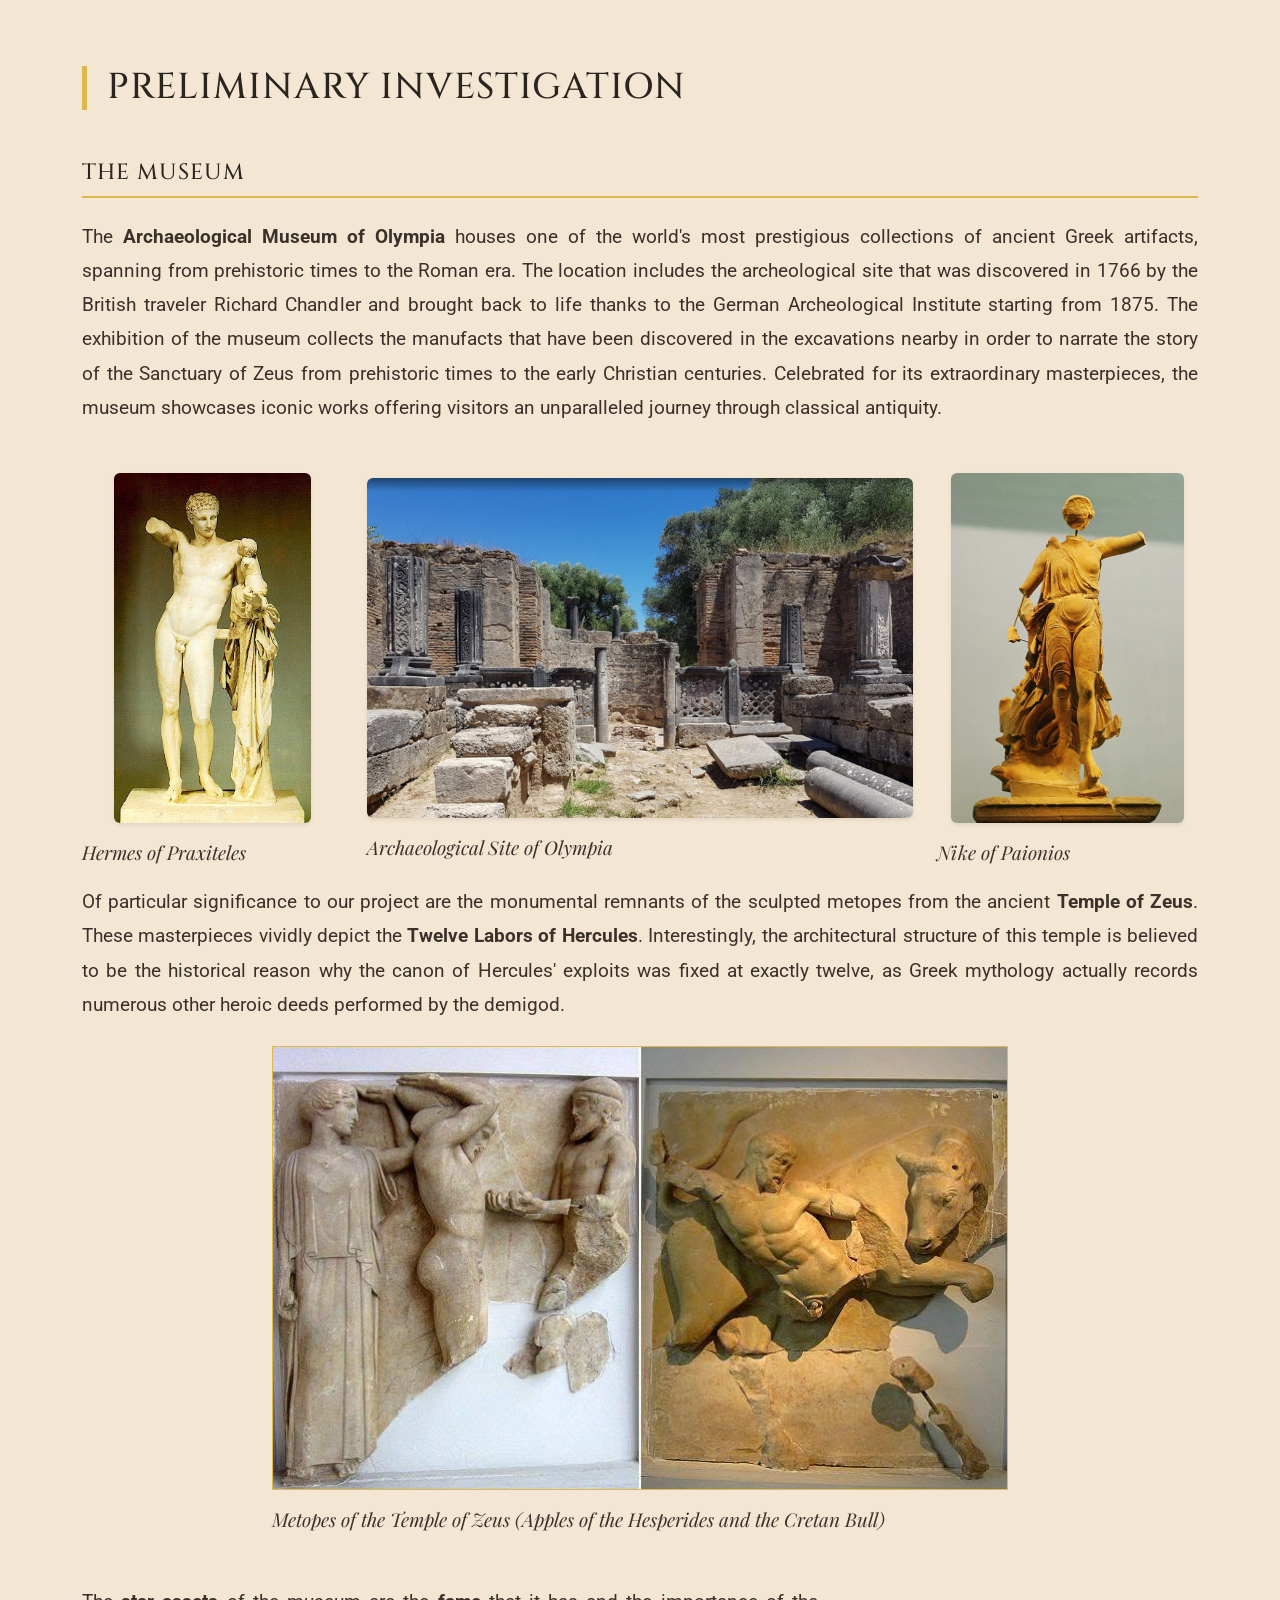
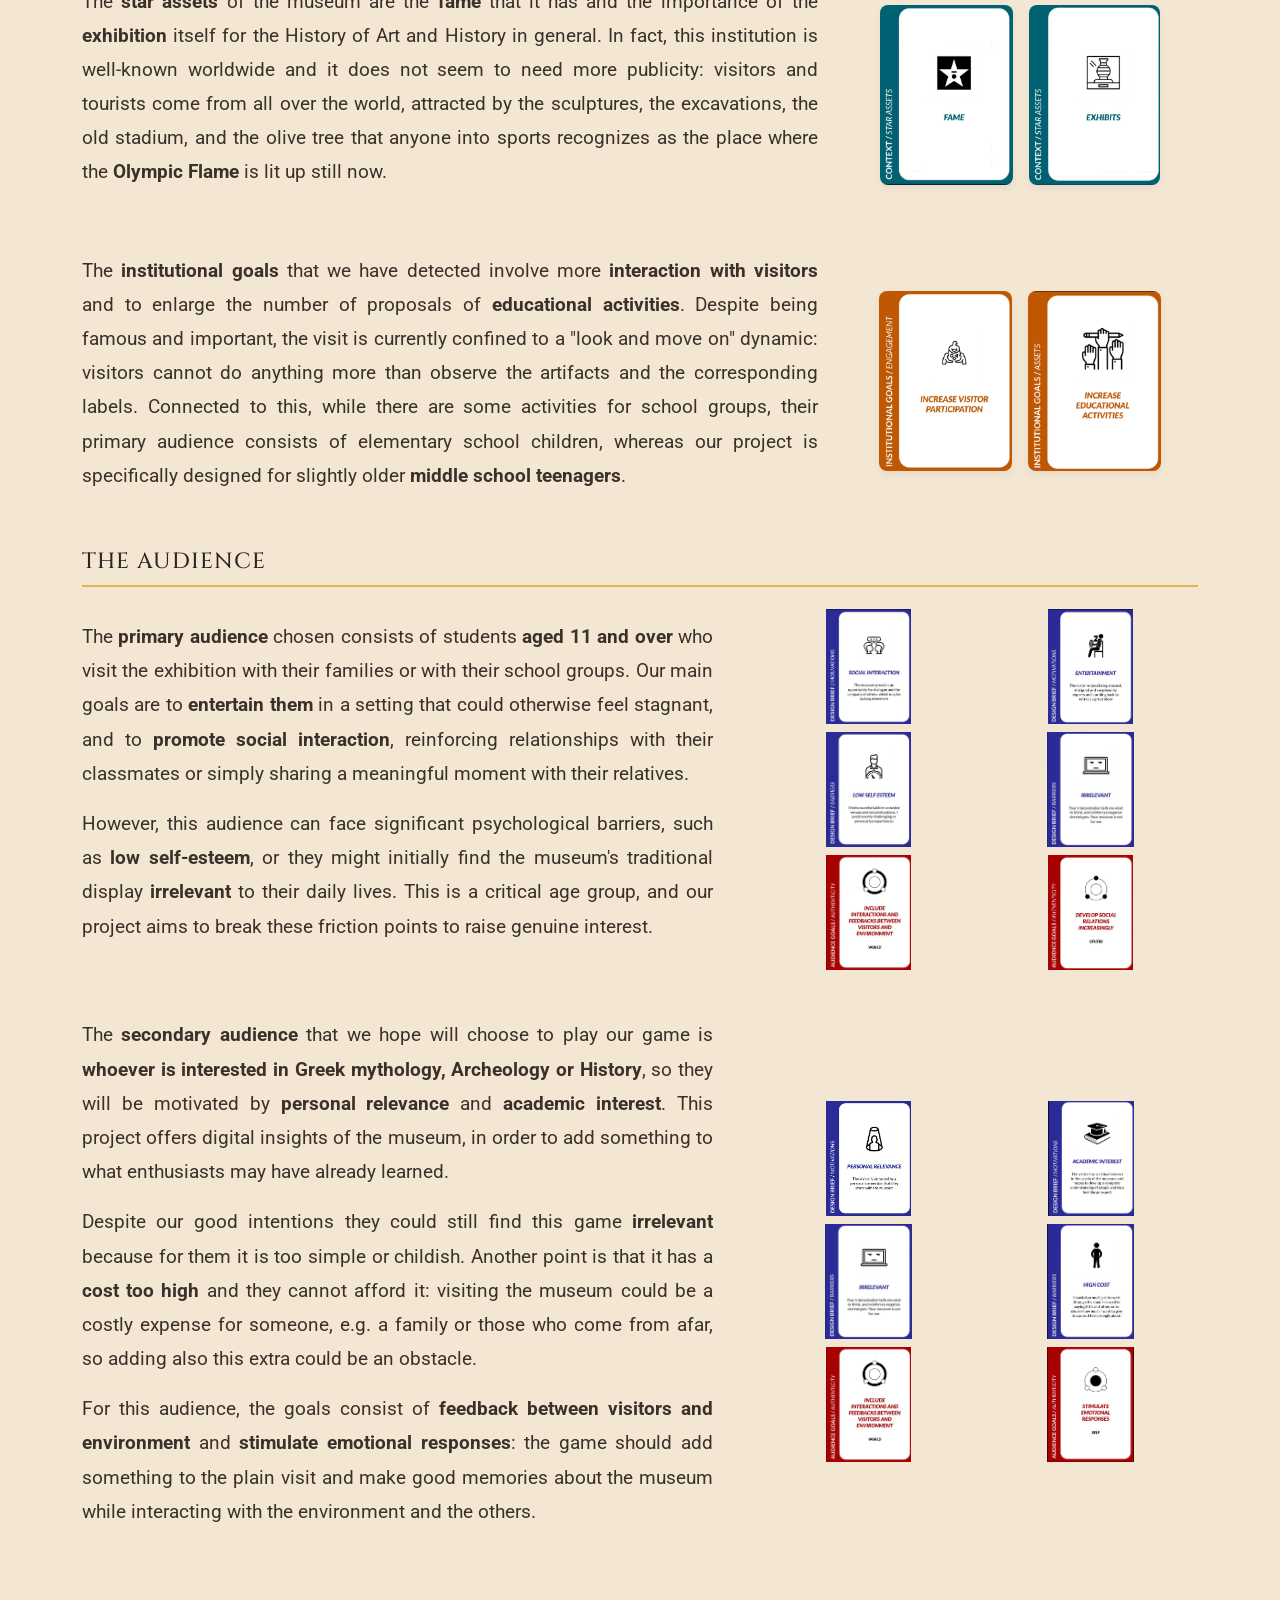
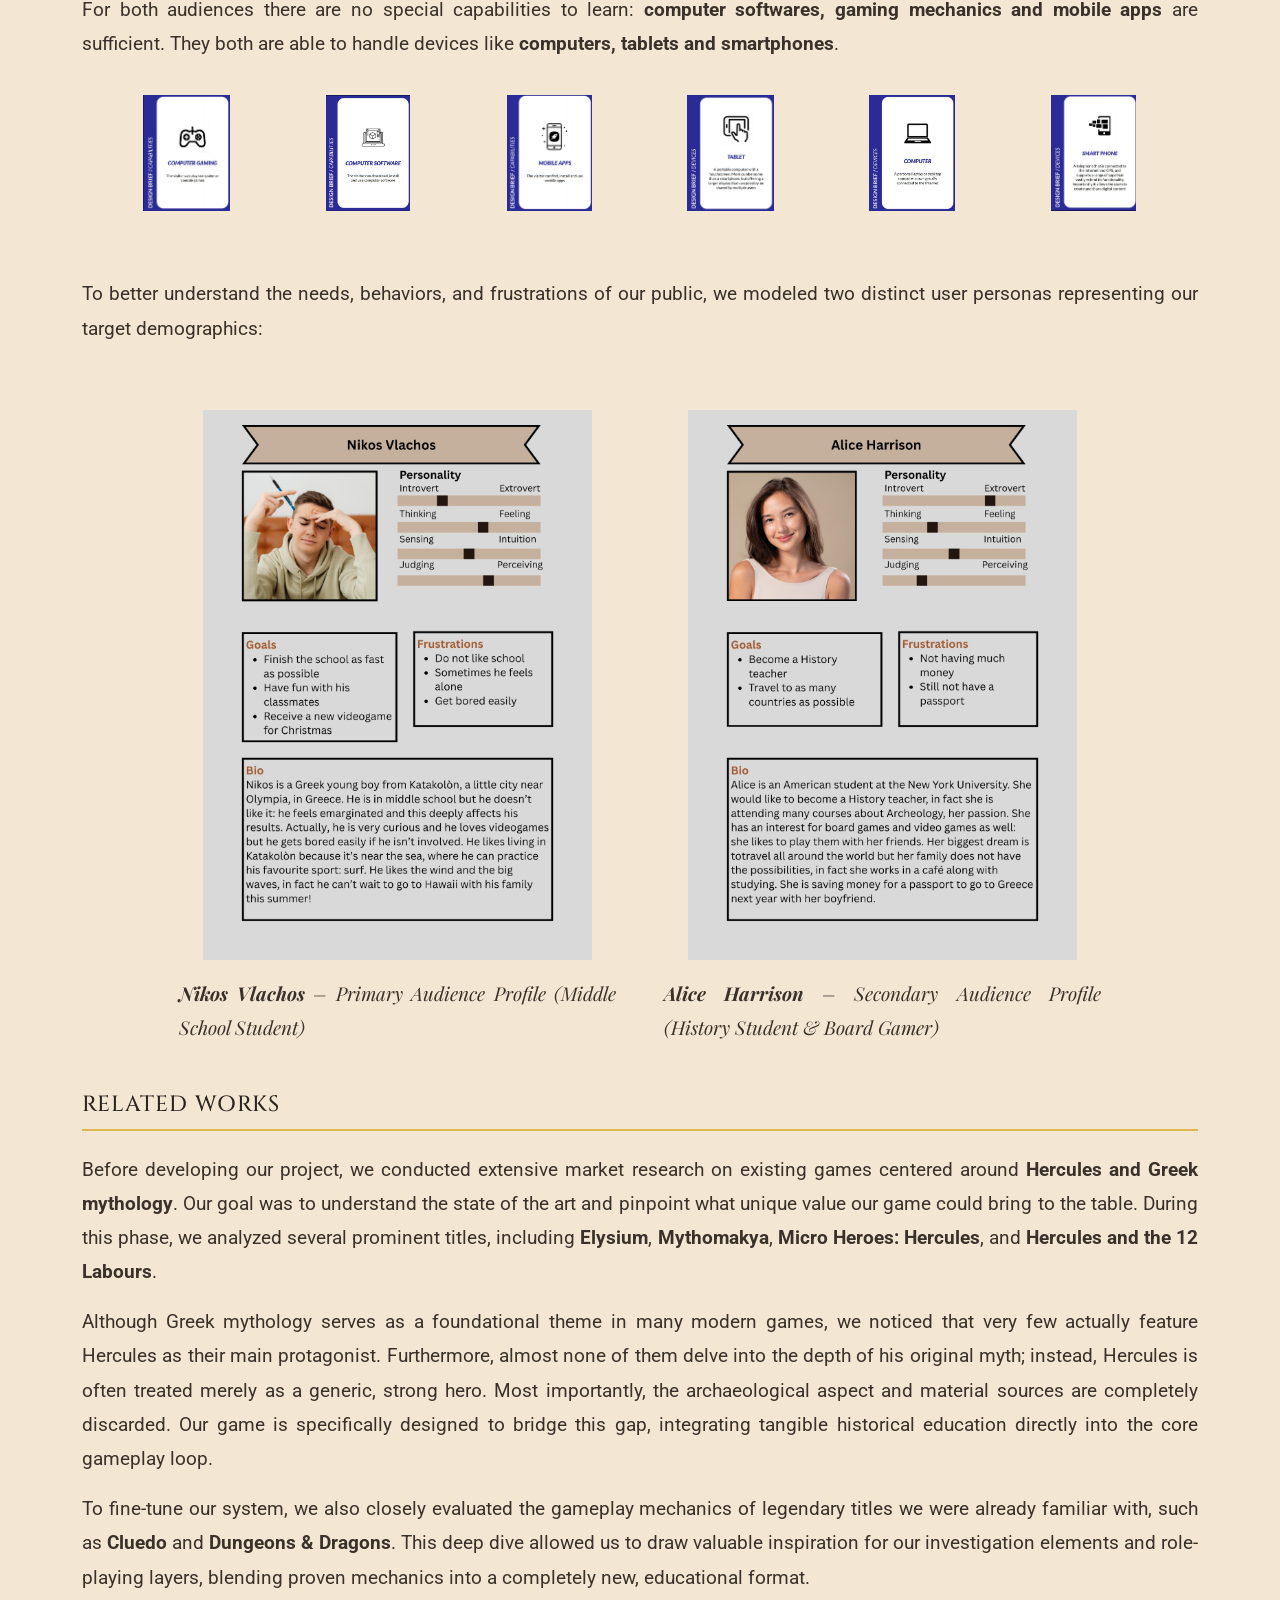
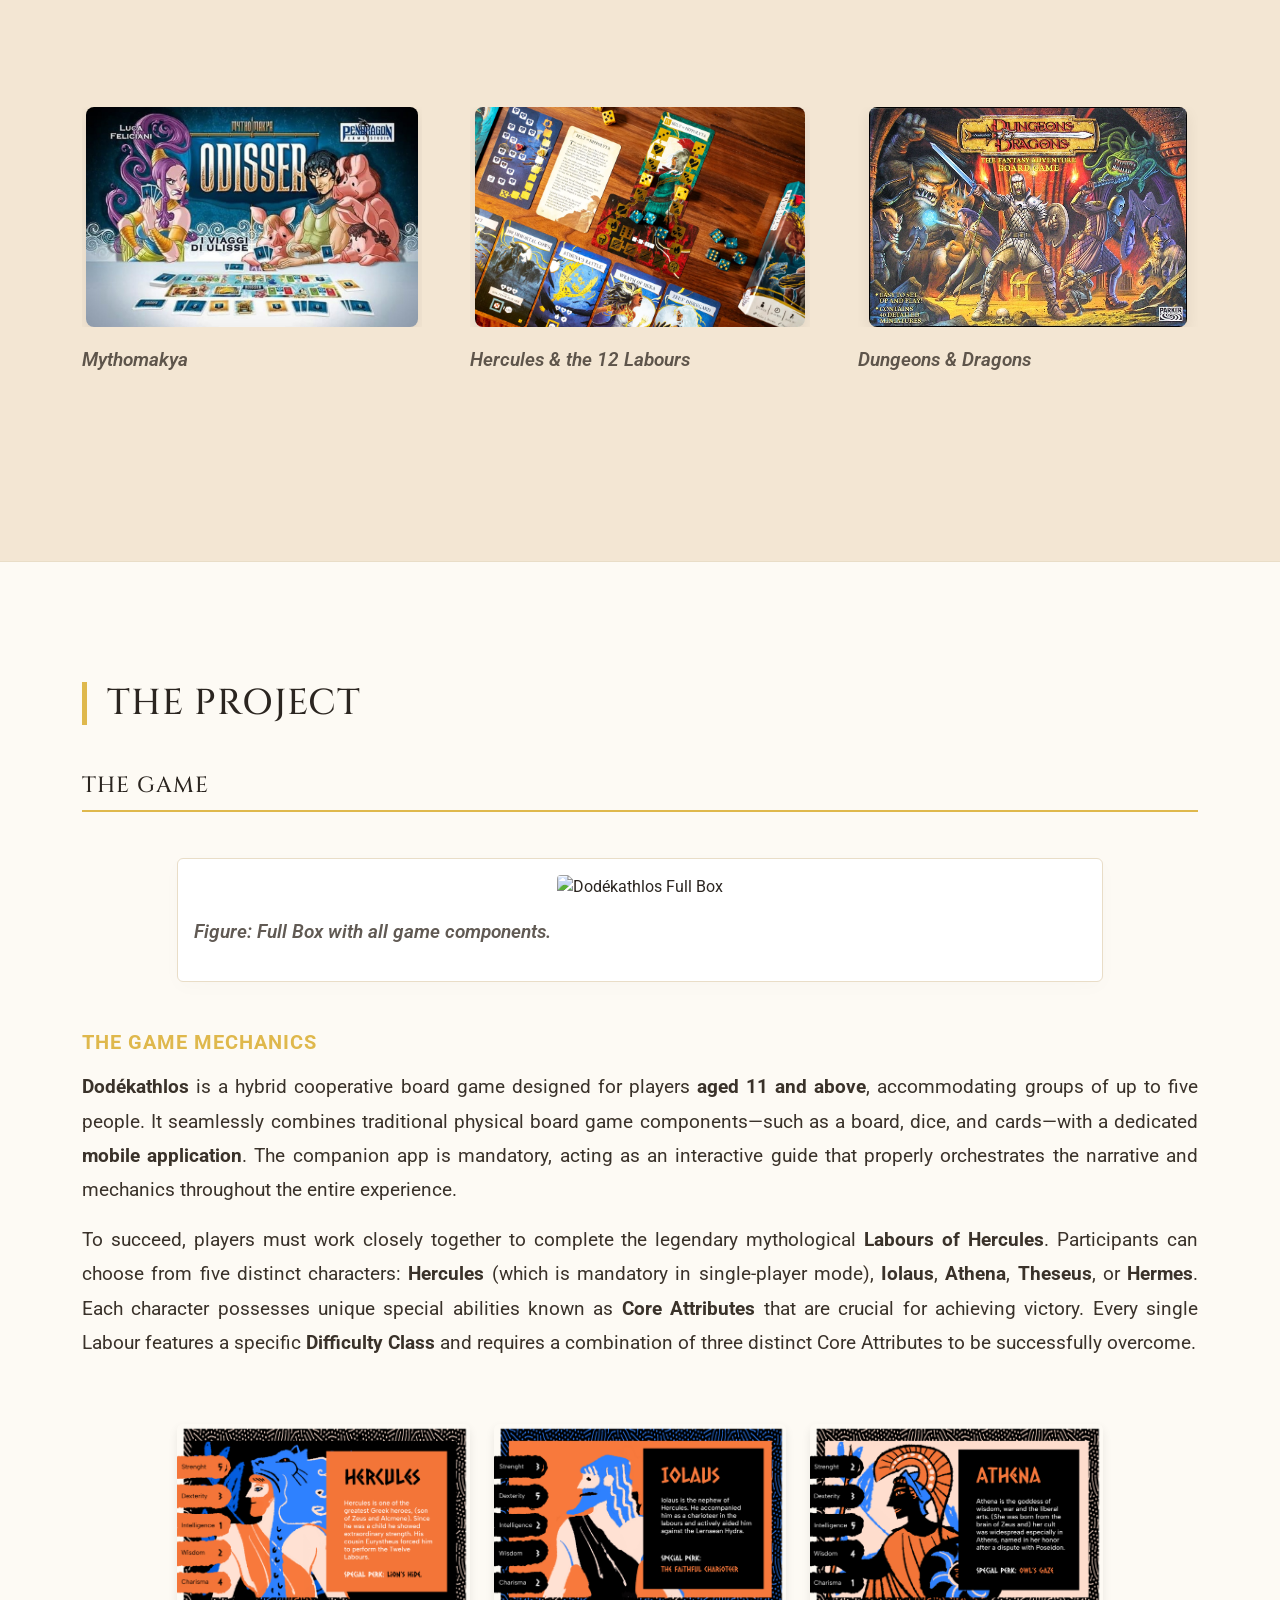
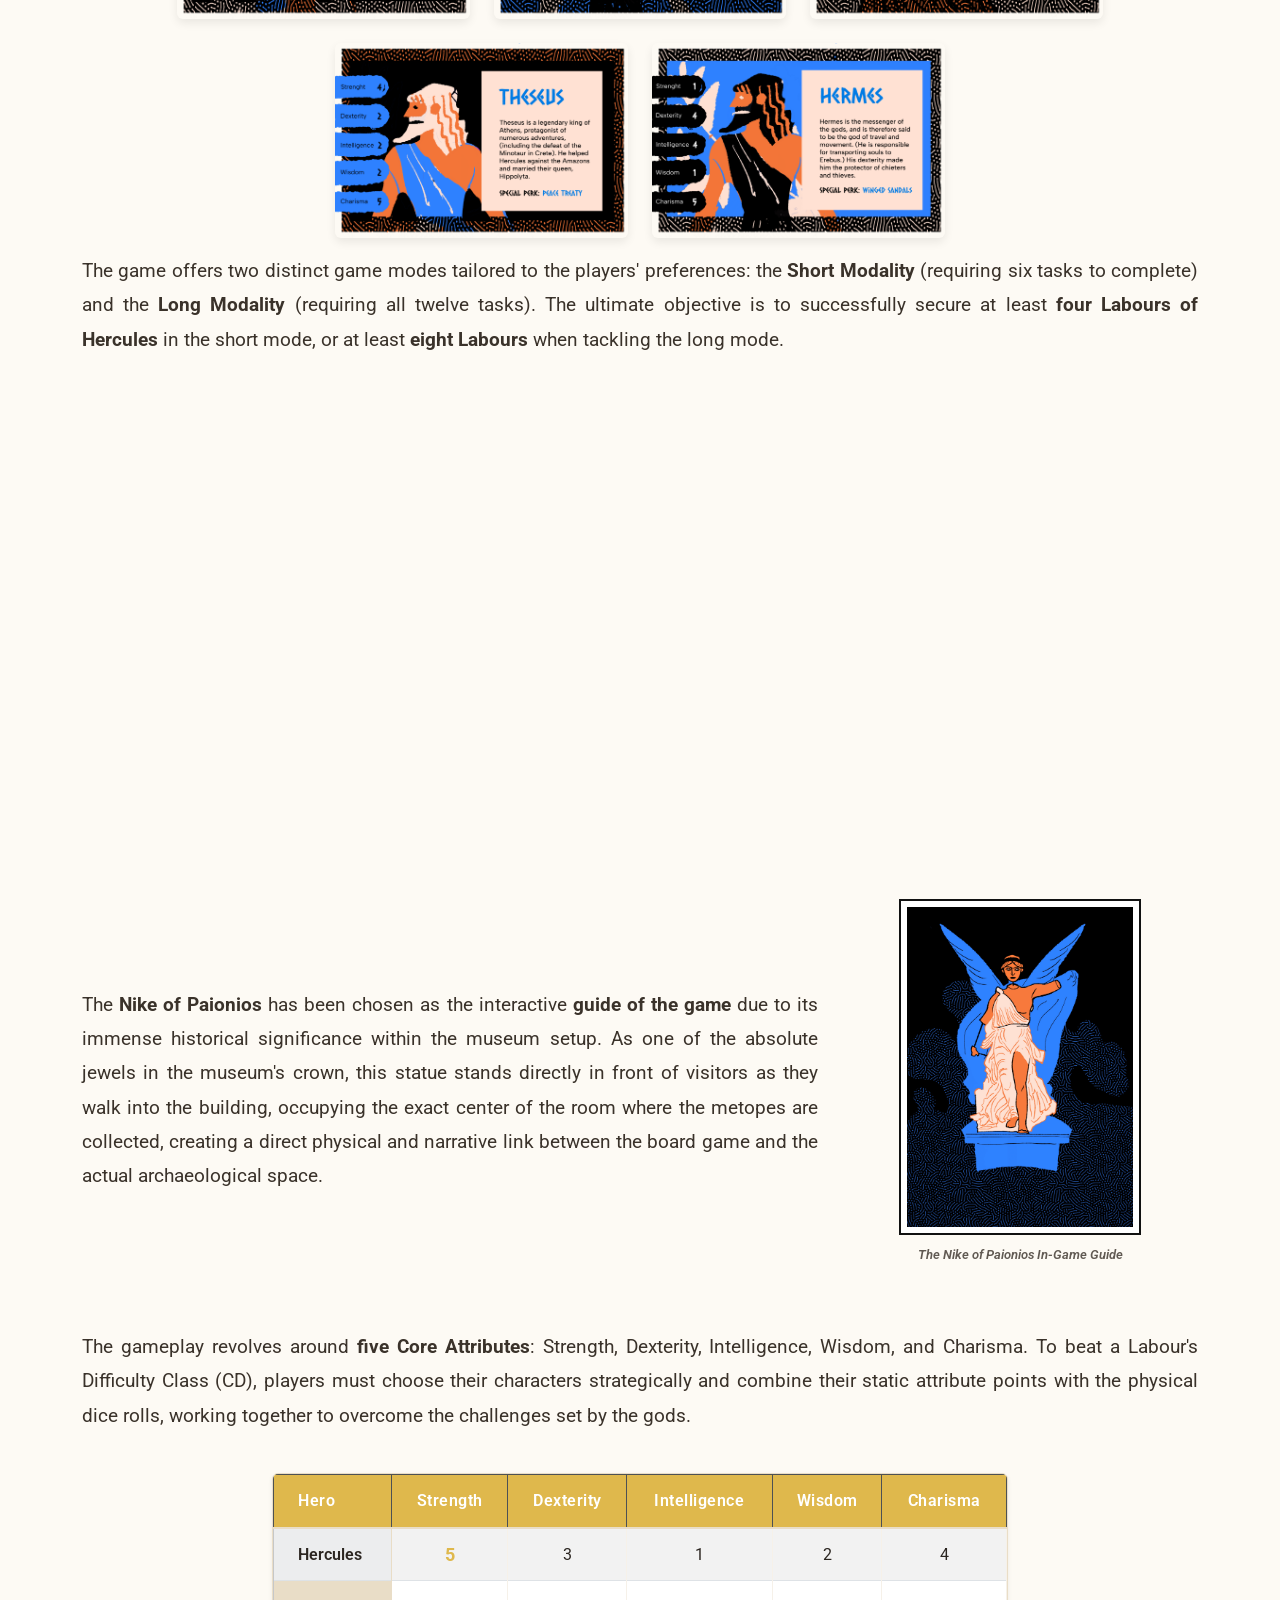
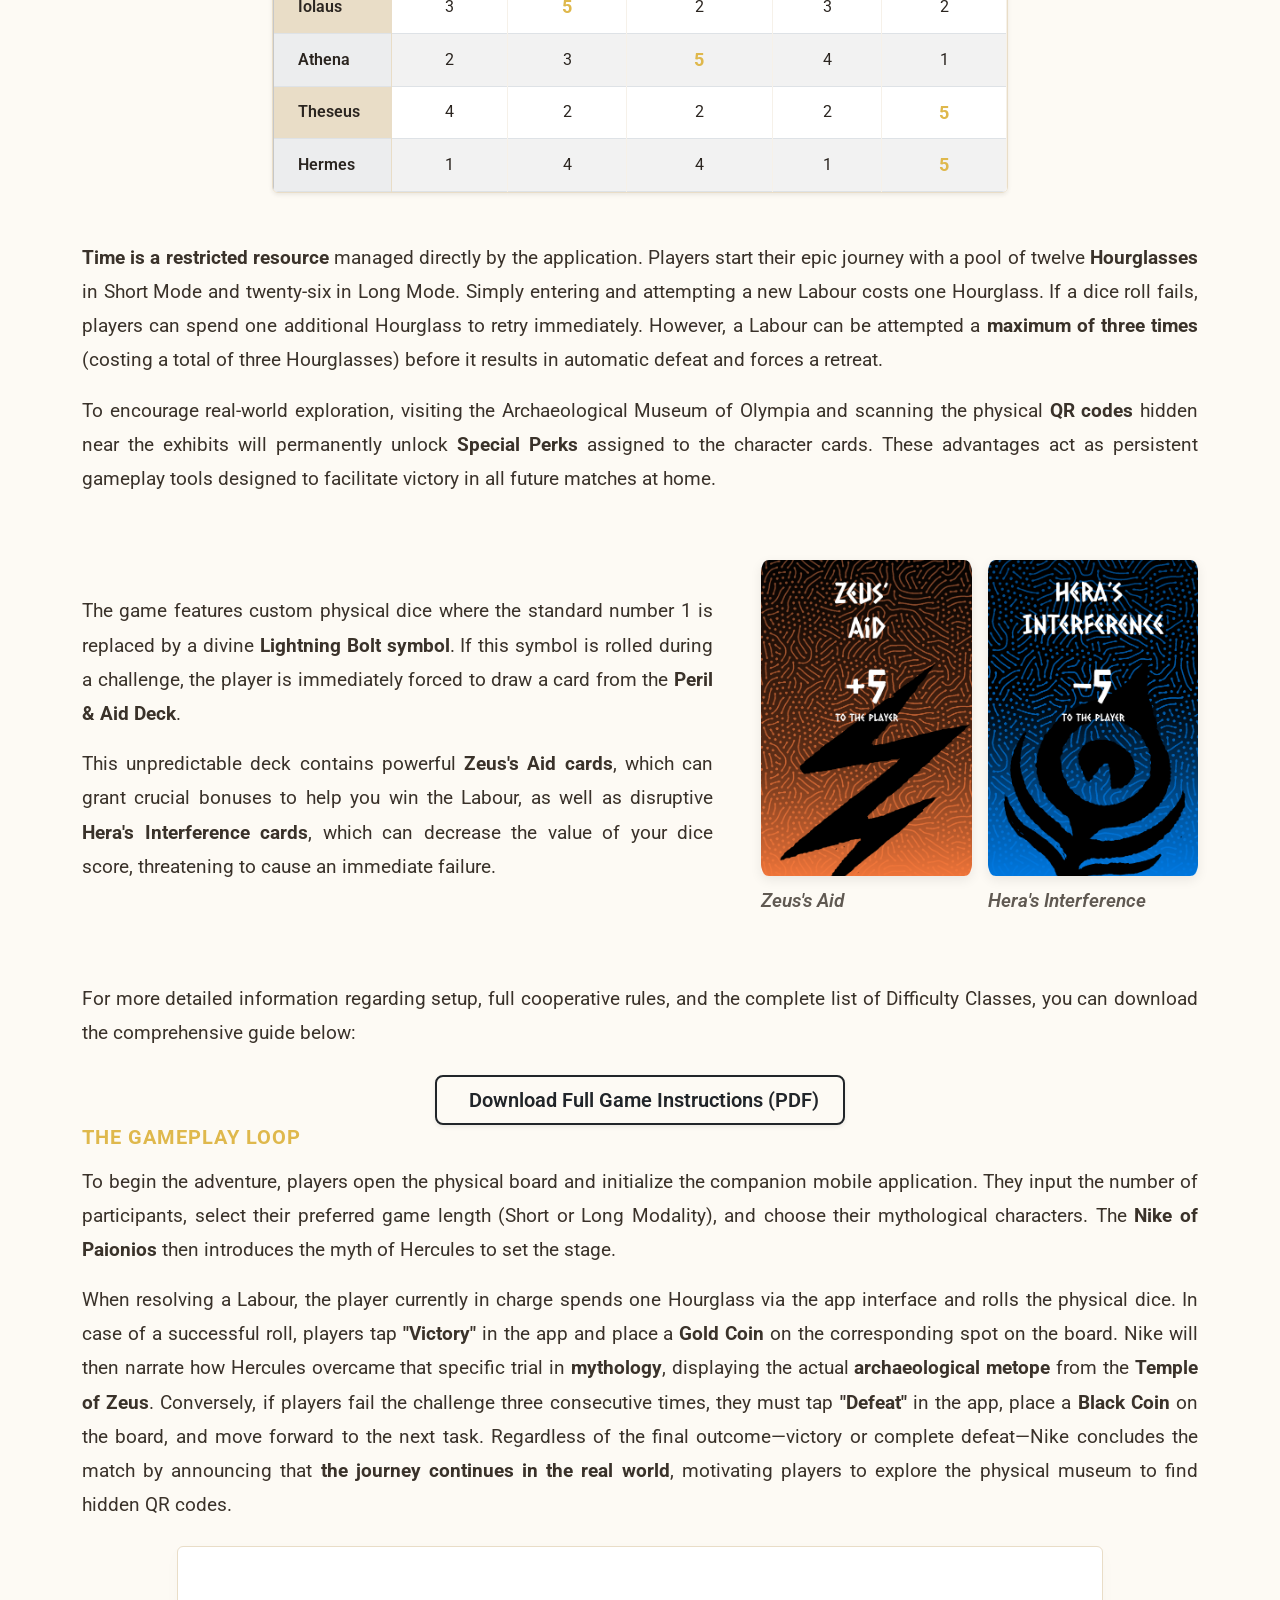
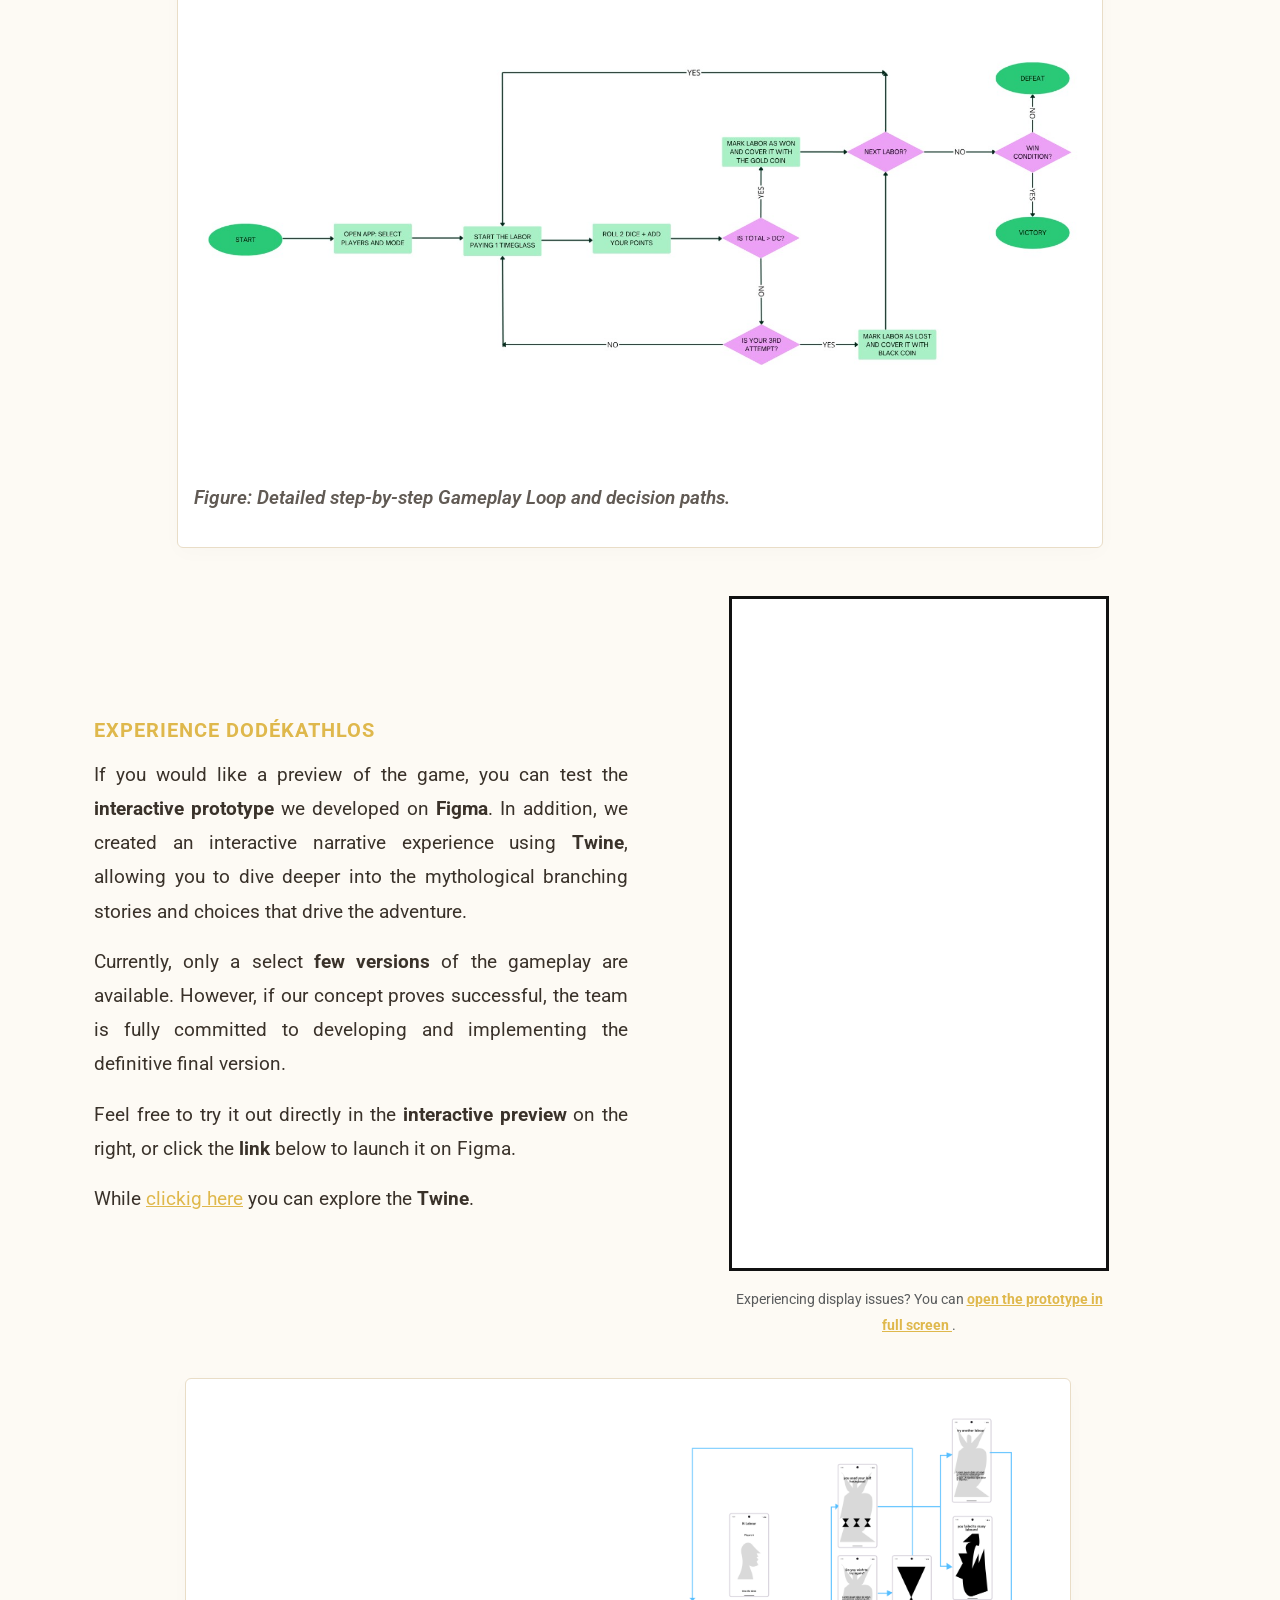
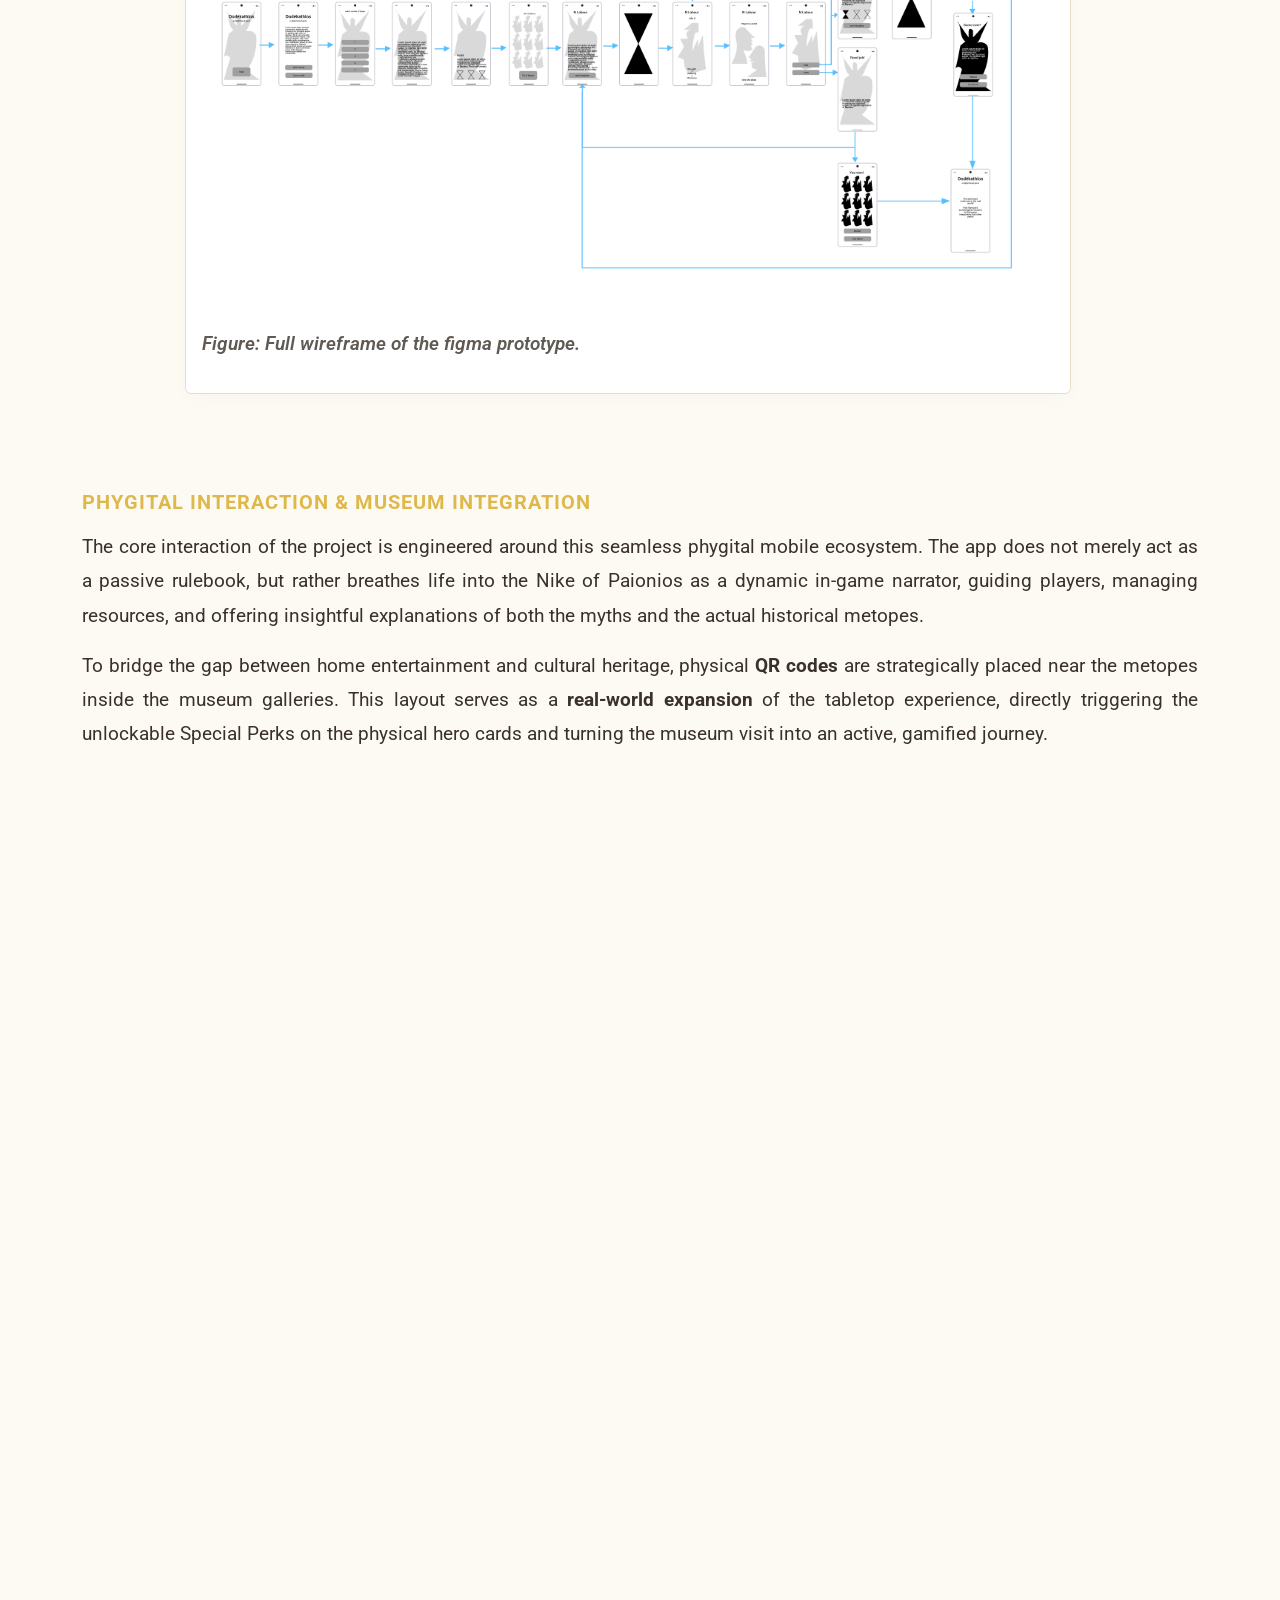
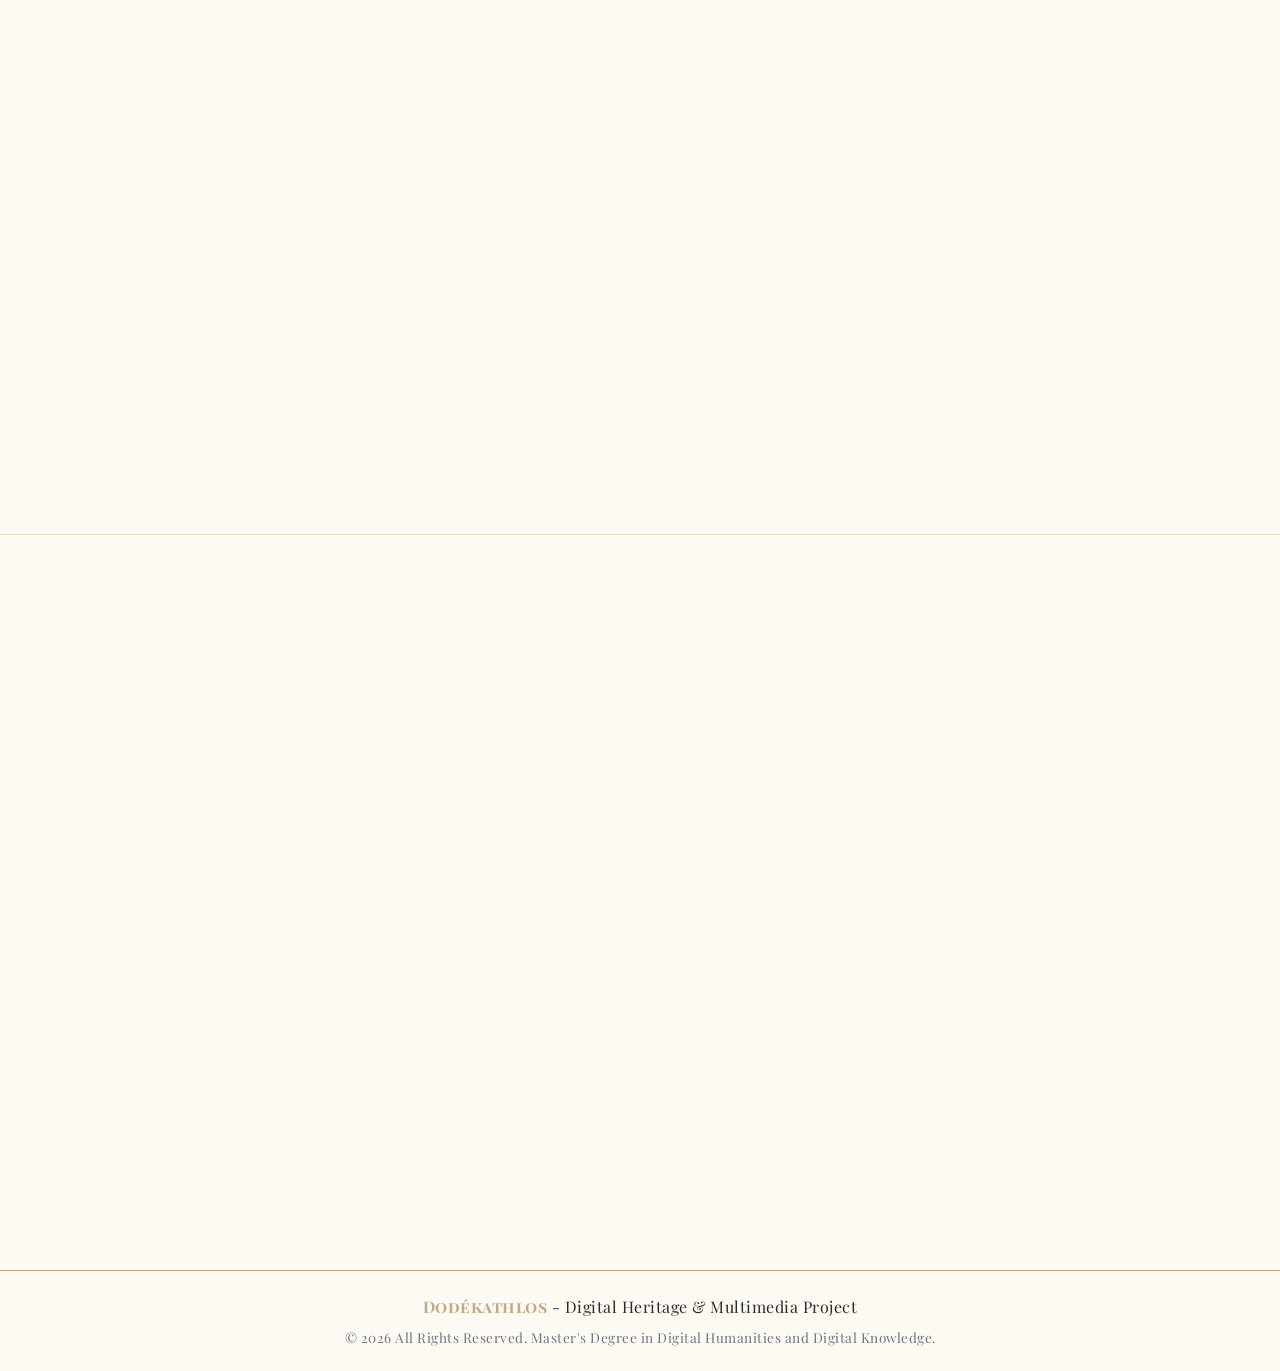
==== commit 1d368a6c: "Update index.html" ====
--- a/index.html
+++ b/index.html
@@ -517,14 +517,14 @@
                             </div>
                         </div>
                     </div>
-                    <!-- DOWNLOAD RULEBOOK -->
+                    <!-- DOWNLOAD RULEBOOK NEW-->
                     <div>
                         <div class="col-12 text-center">
                             <p class="lead-text mb-4">
                                 For more detailed information regarding setup, full cooperative rules, and the complete list of Difficulty Classes, you can download the comprehensive guide below:
                             </p>
                             <!-- Download Bottom of the PDF -->
-                            <a href="Dodékathlos Instructions.pdf" class="btn btn-outline-dark btn-lg px-4 py-2 shadow-sm transition-btn" download>
+                            <a href="Dodékathlos Board Game Instructions (1).pdf" class="btn btn-outline-dark btn-lg px-4 py-2 shadow-sm transition-btn" download>
                                 <i class="bi bi-file-earmark-pdf-fill me-2"></i> Download Full Game Instructions (PDF)
                             </a>
                         </div>
@@ -771,4 +771,4 @@
     });
     </script>
 </body>
-</html>+</html>
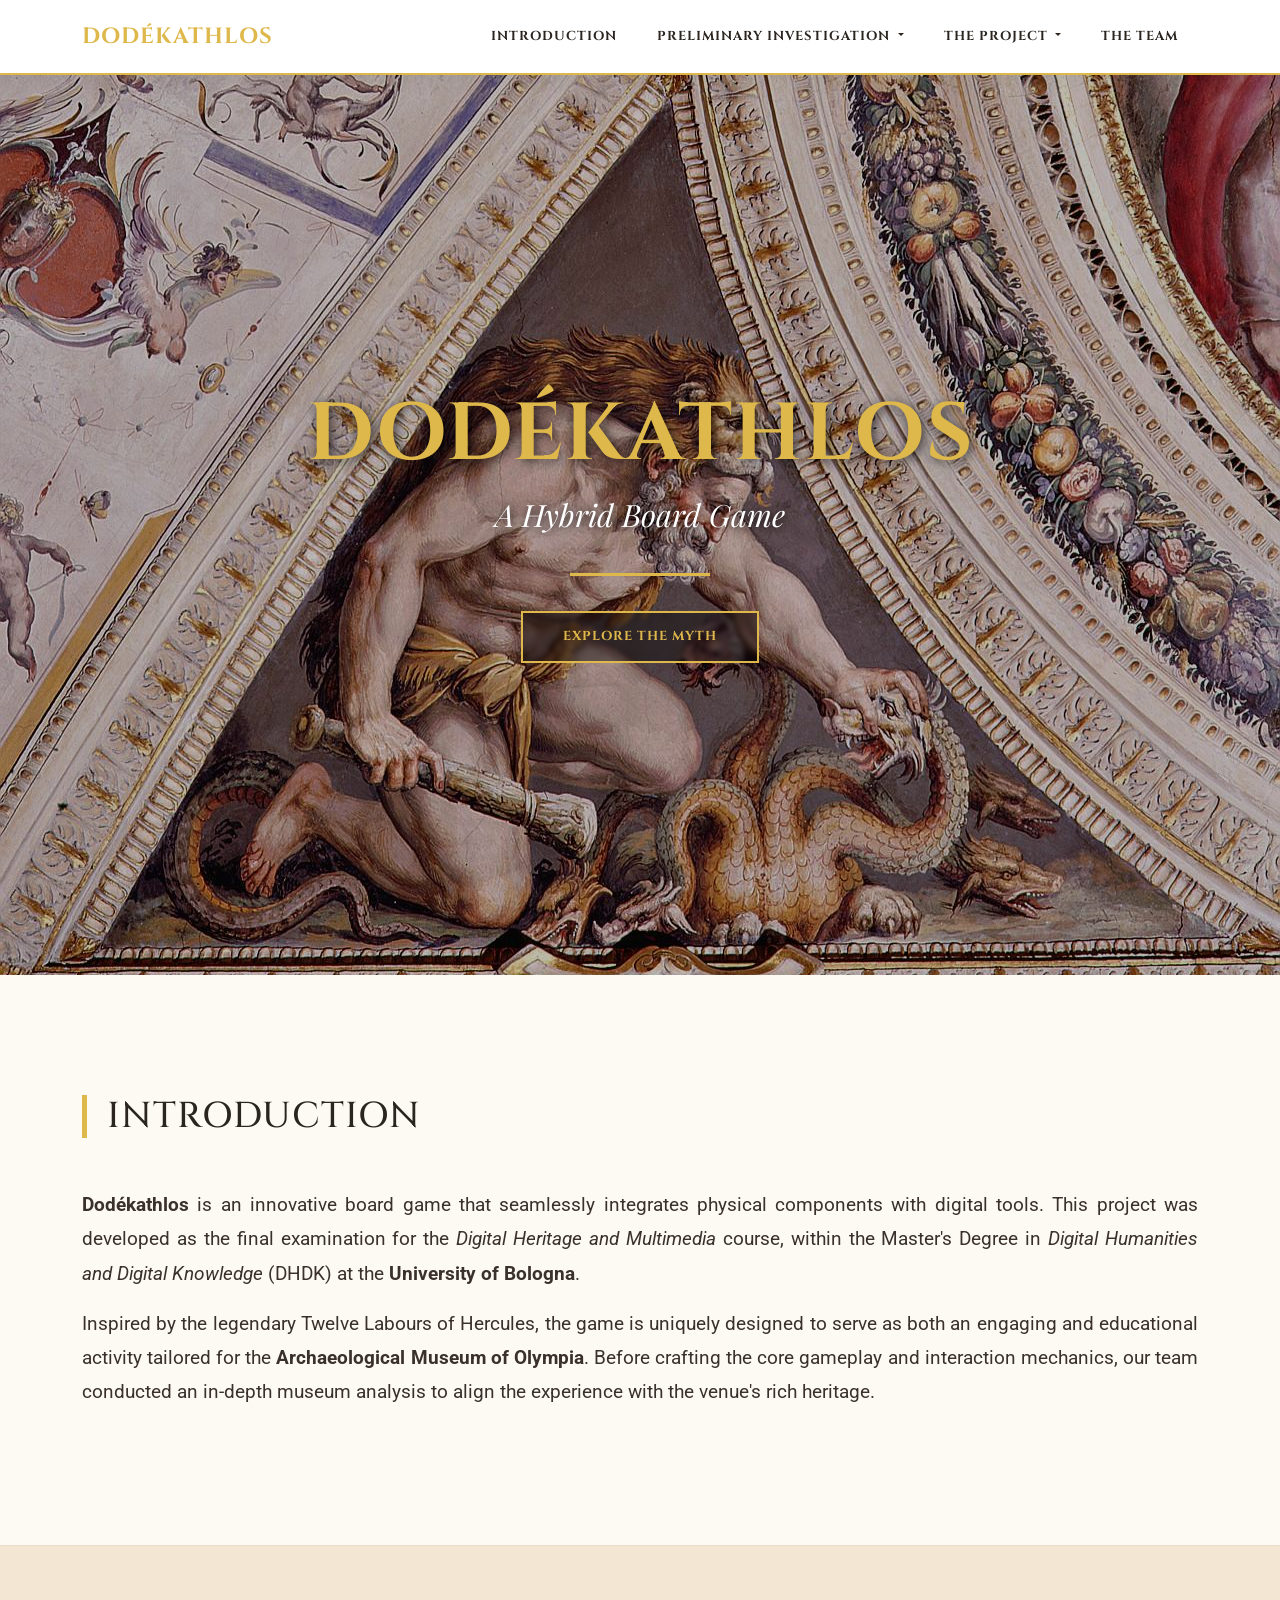
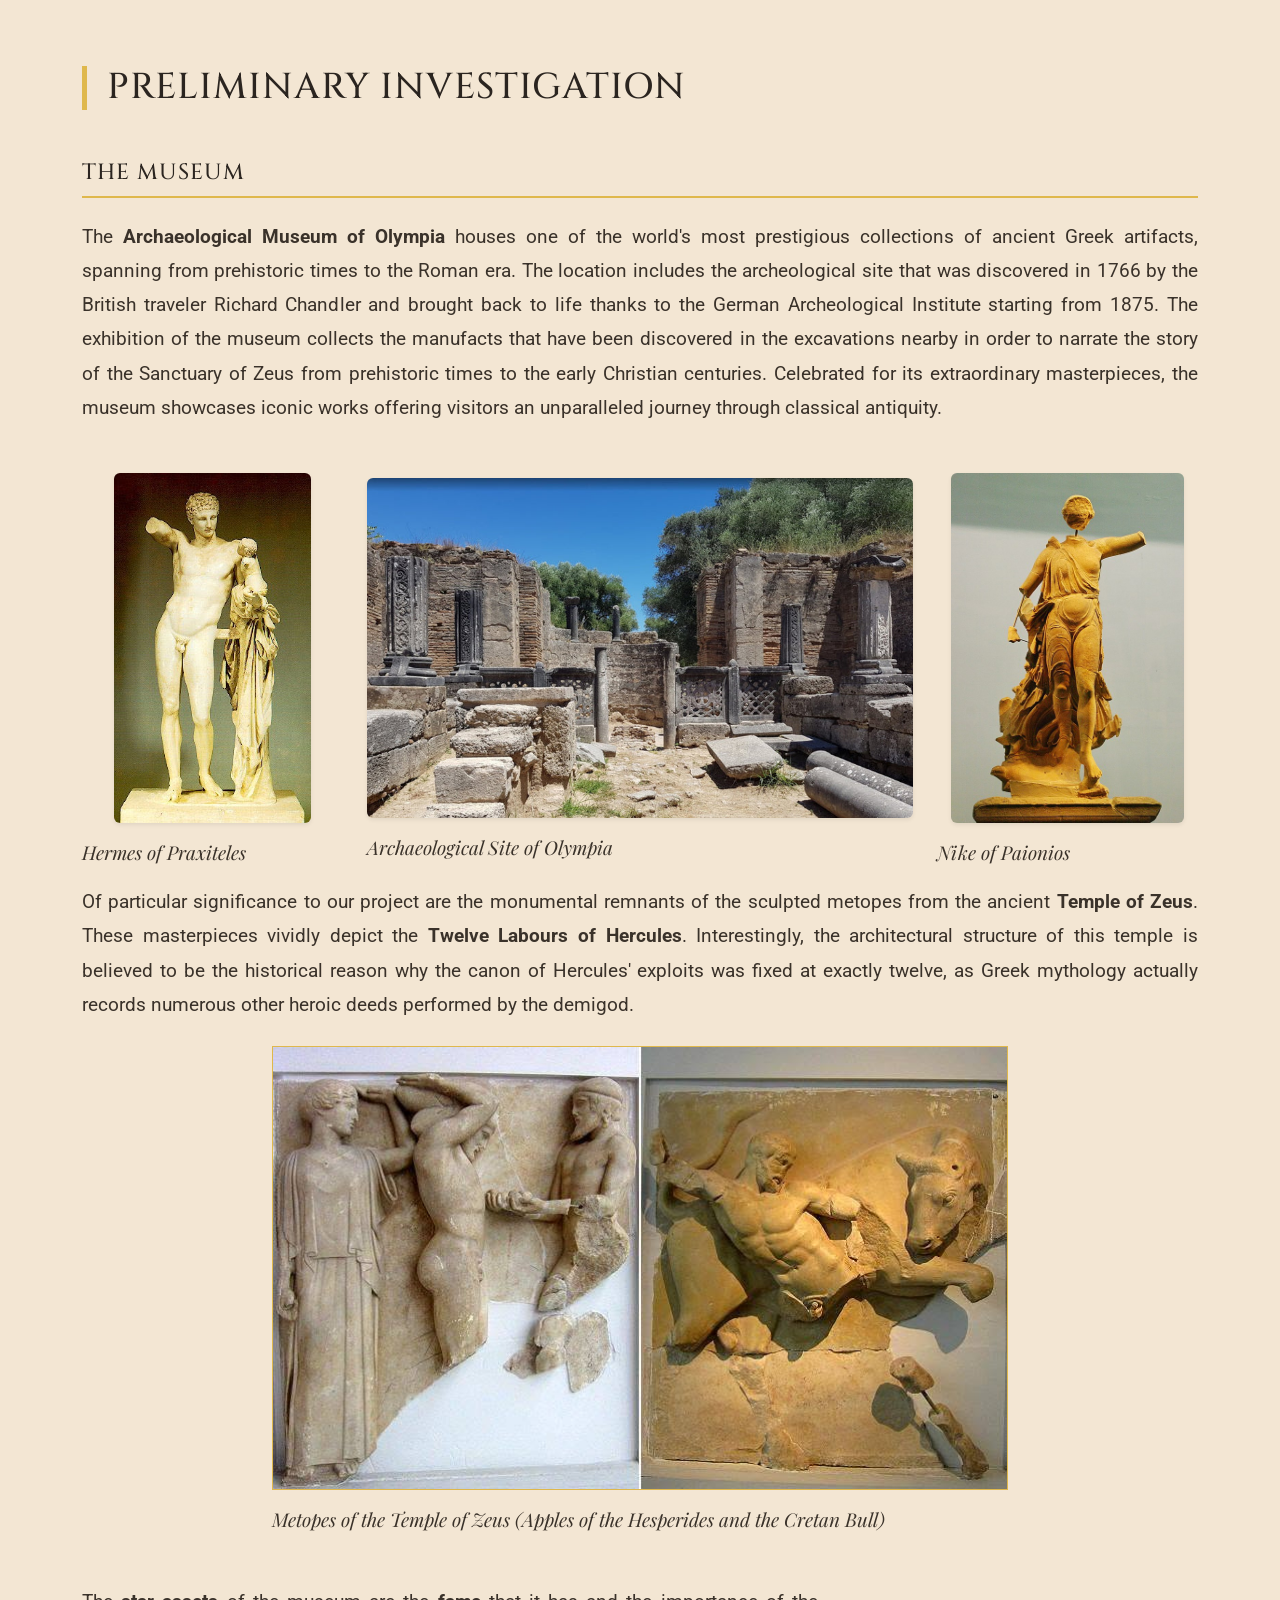
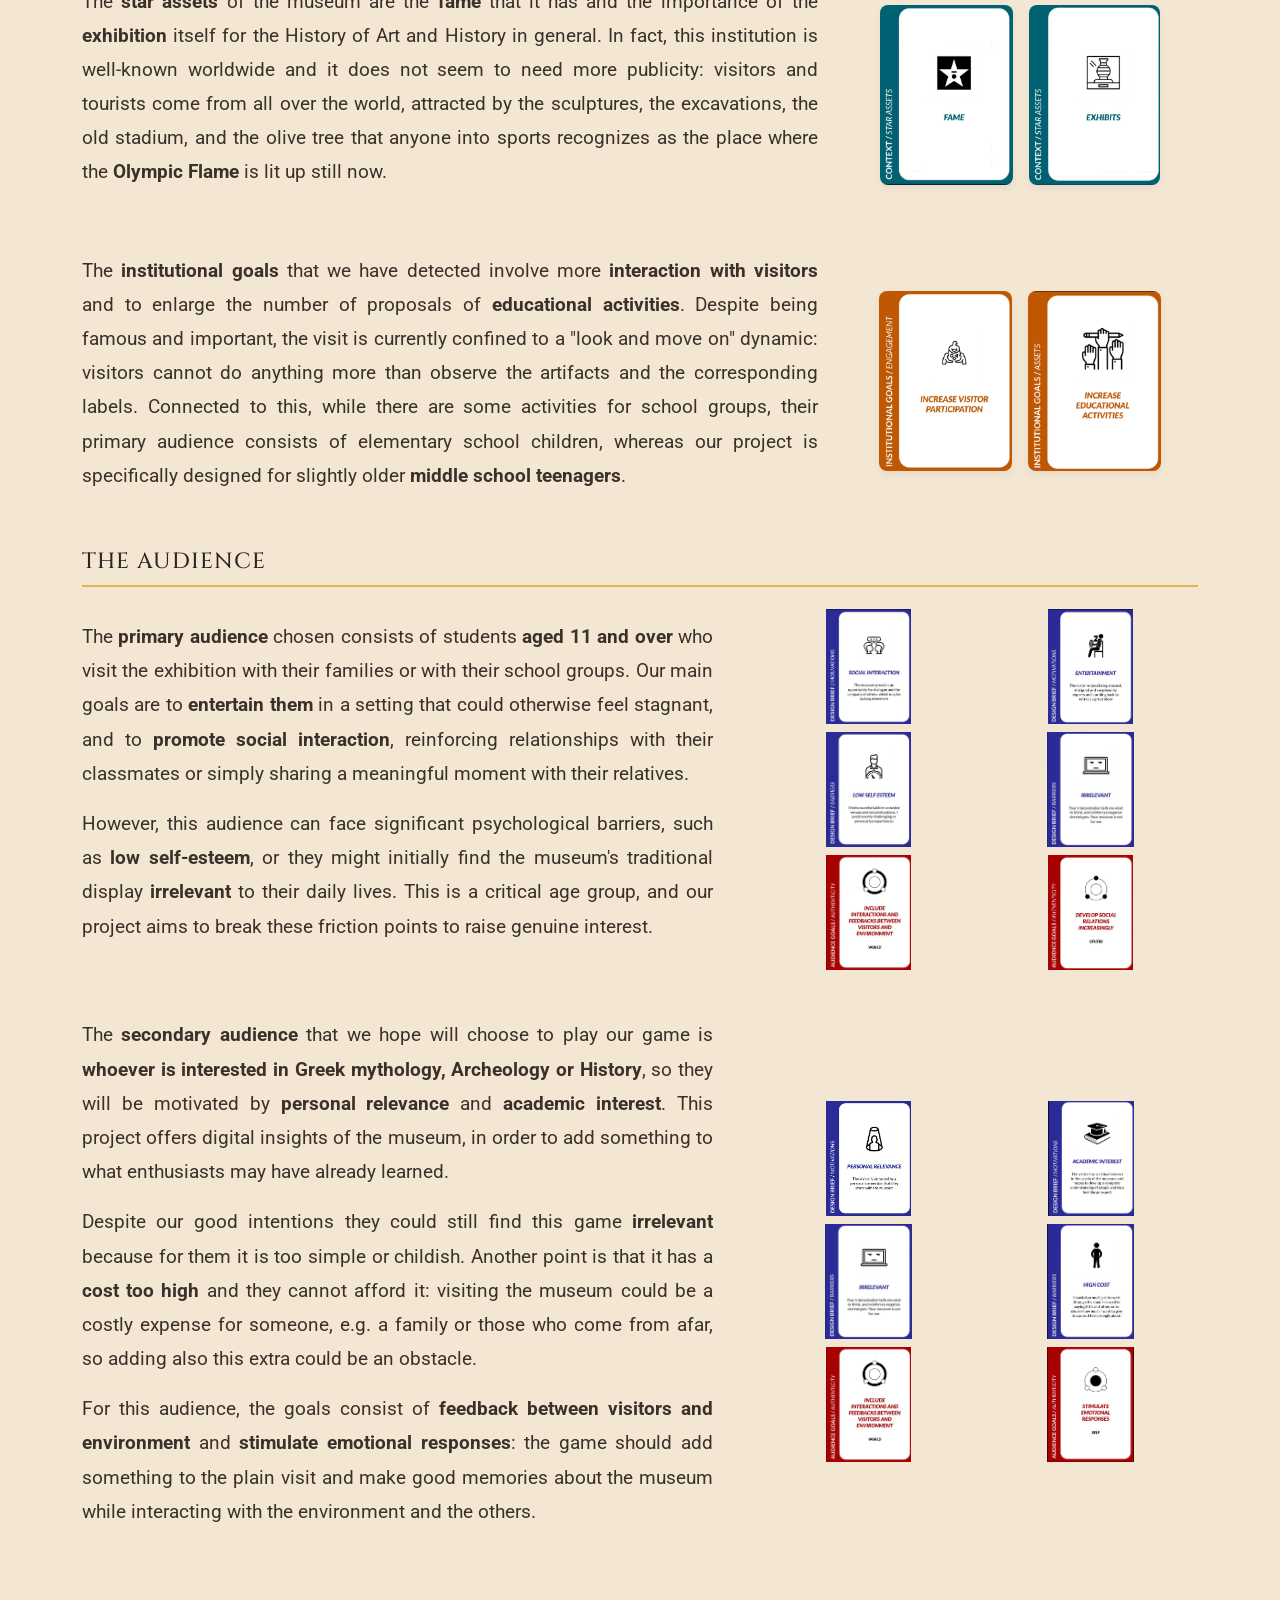
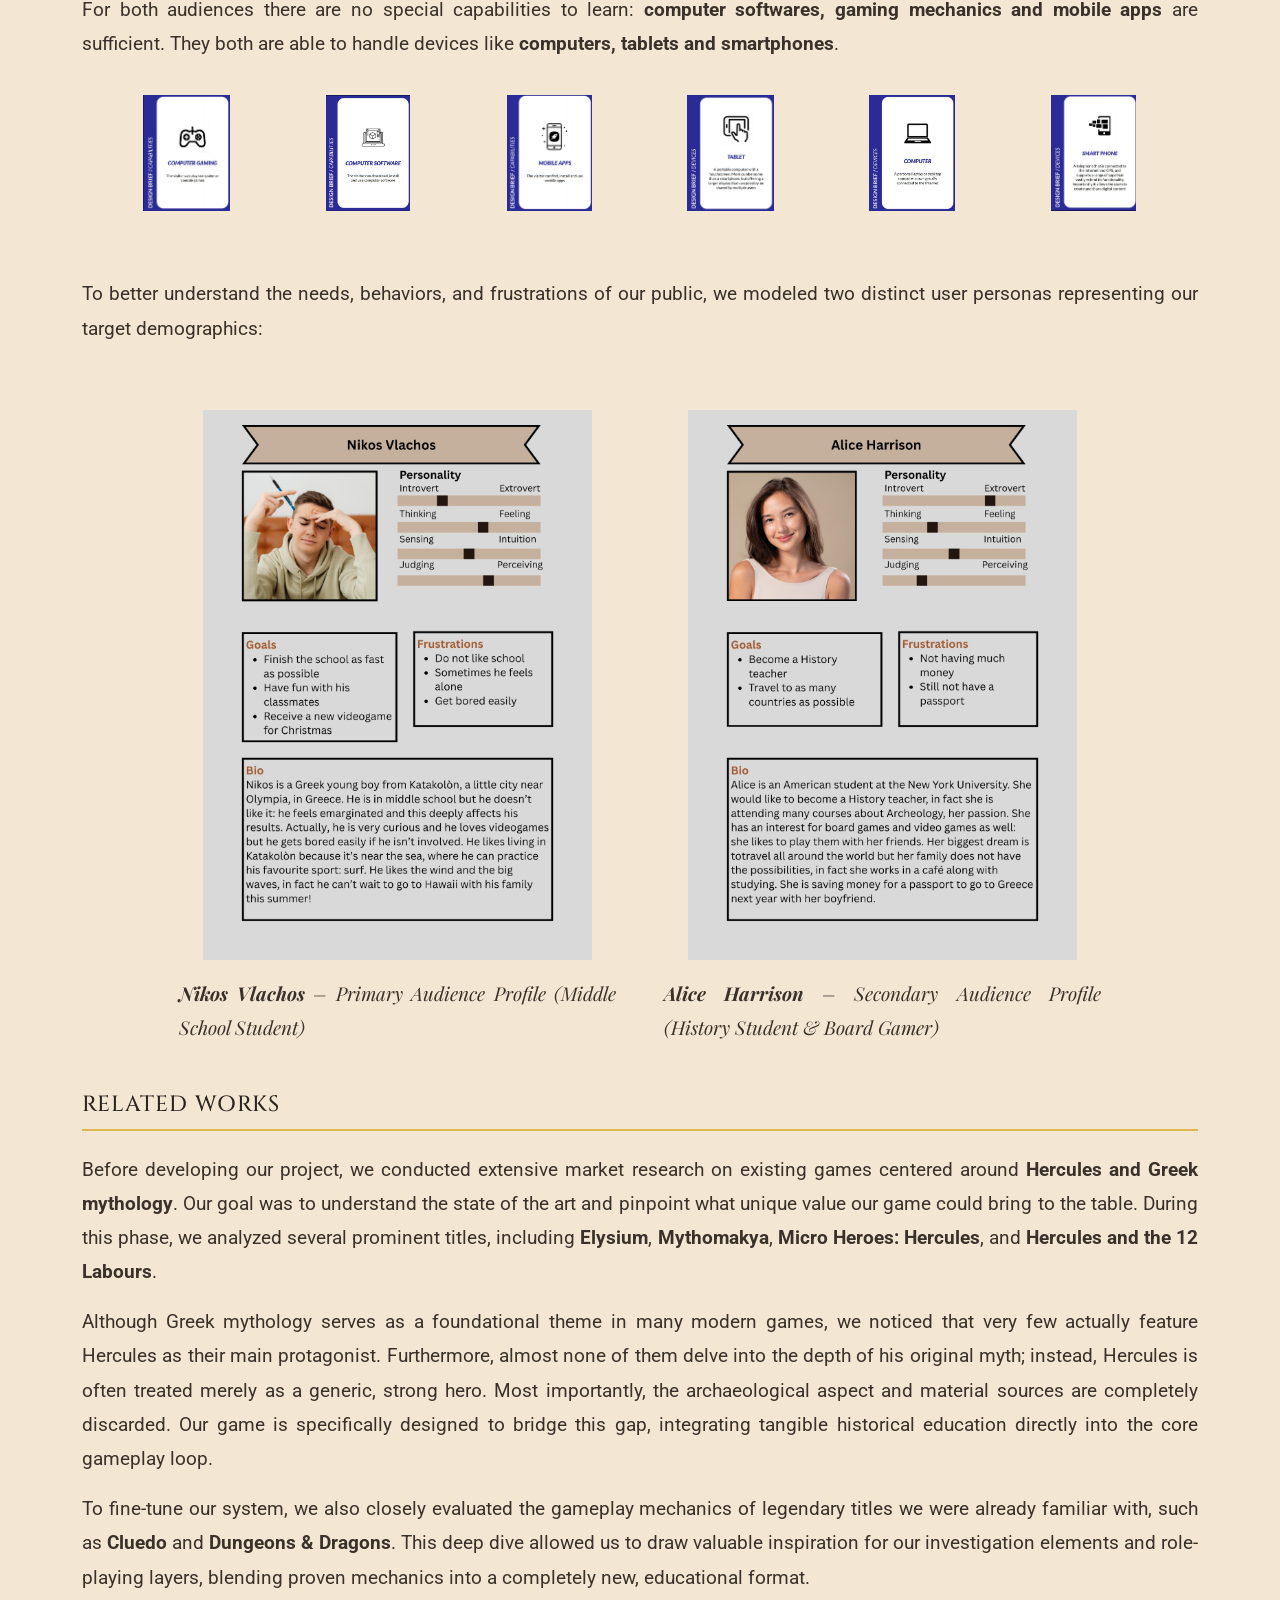
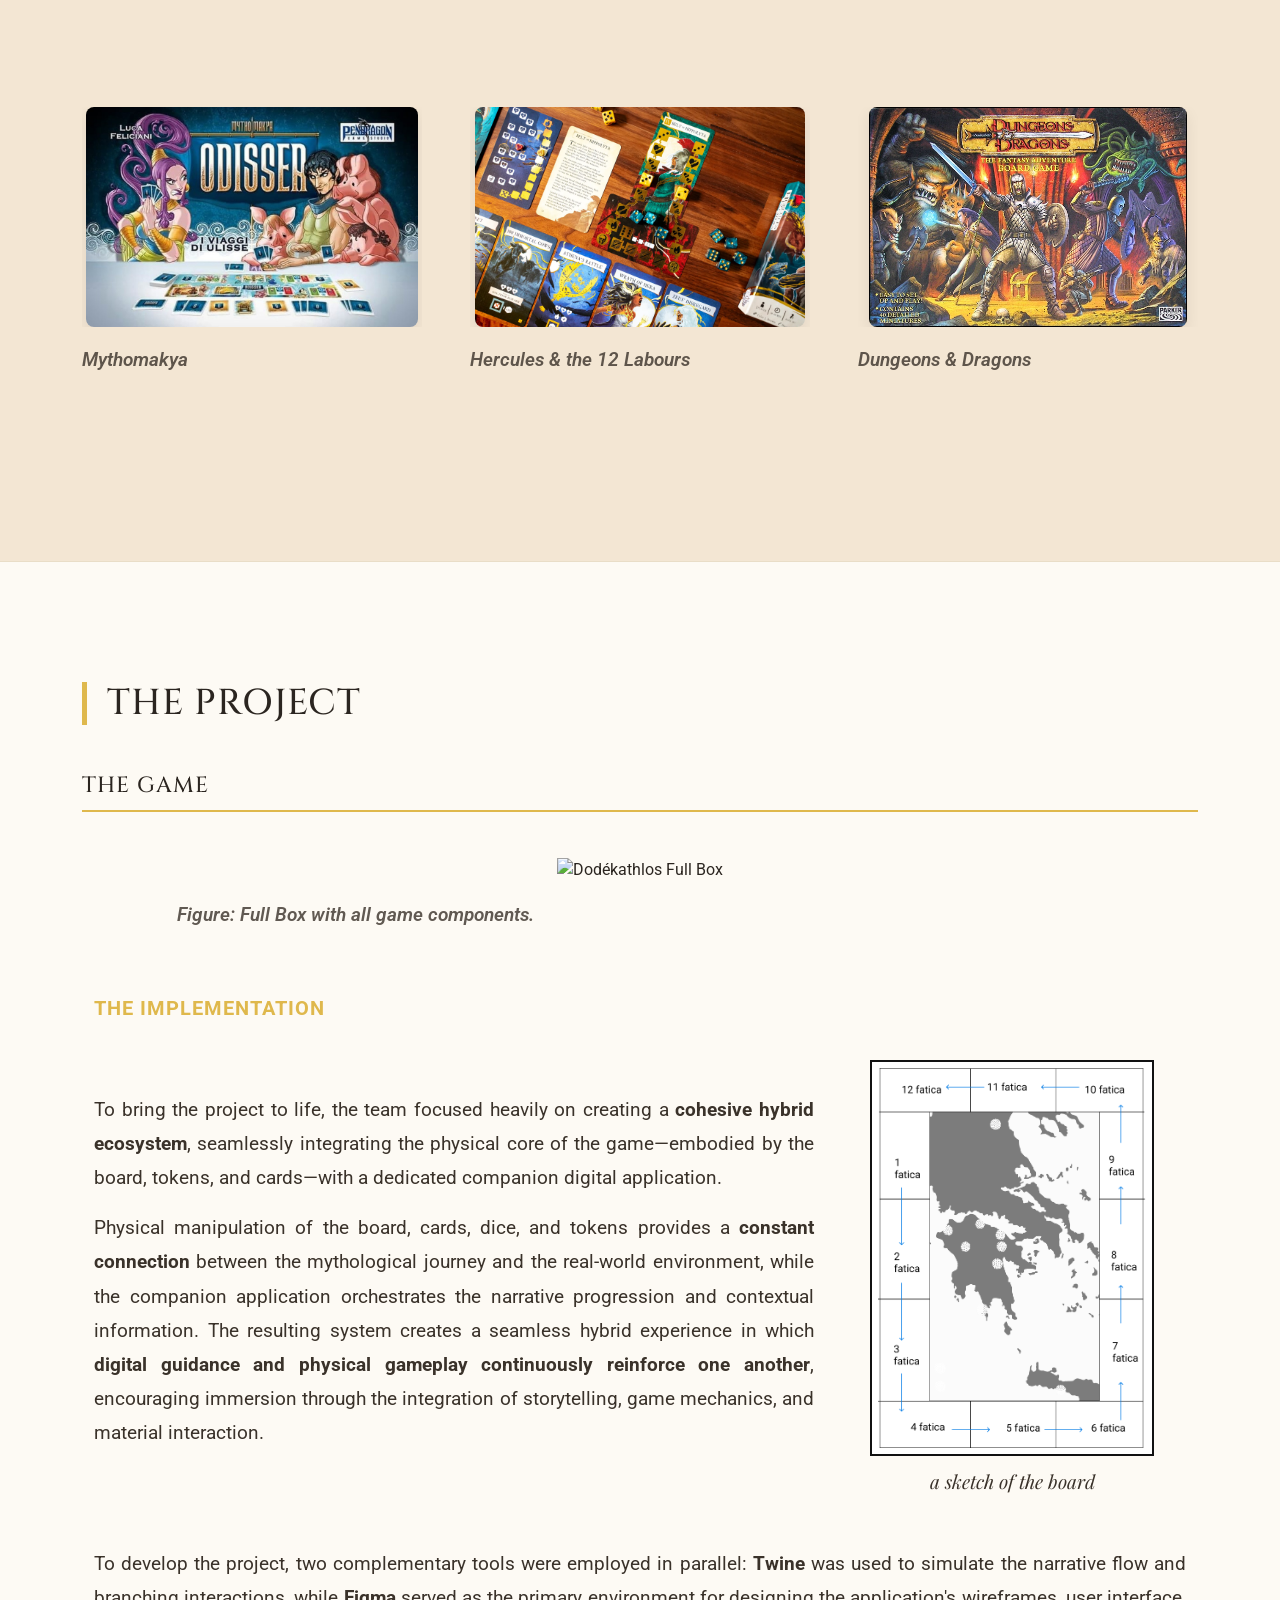
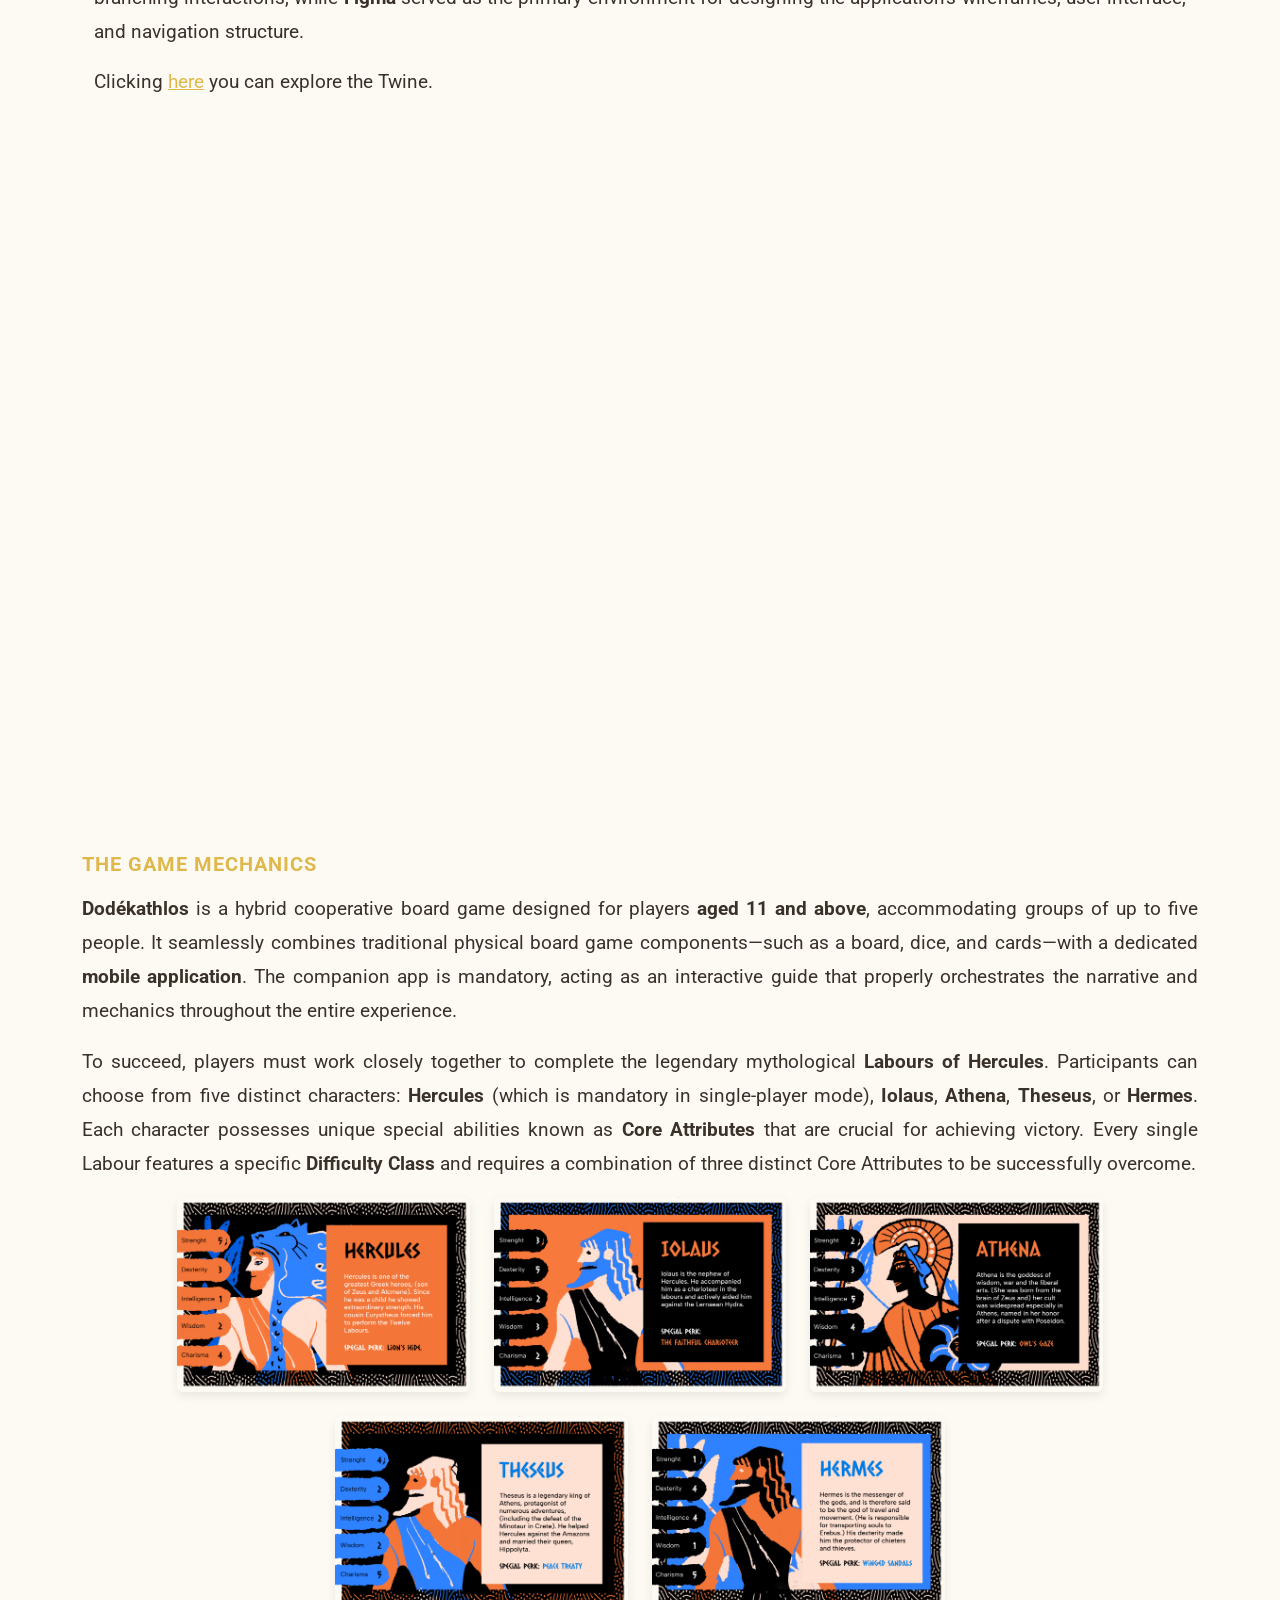
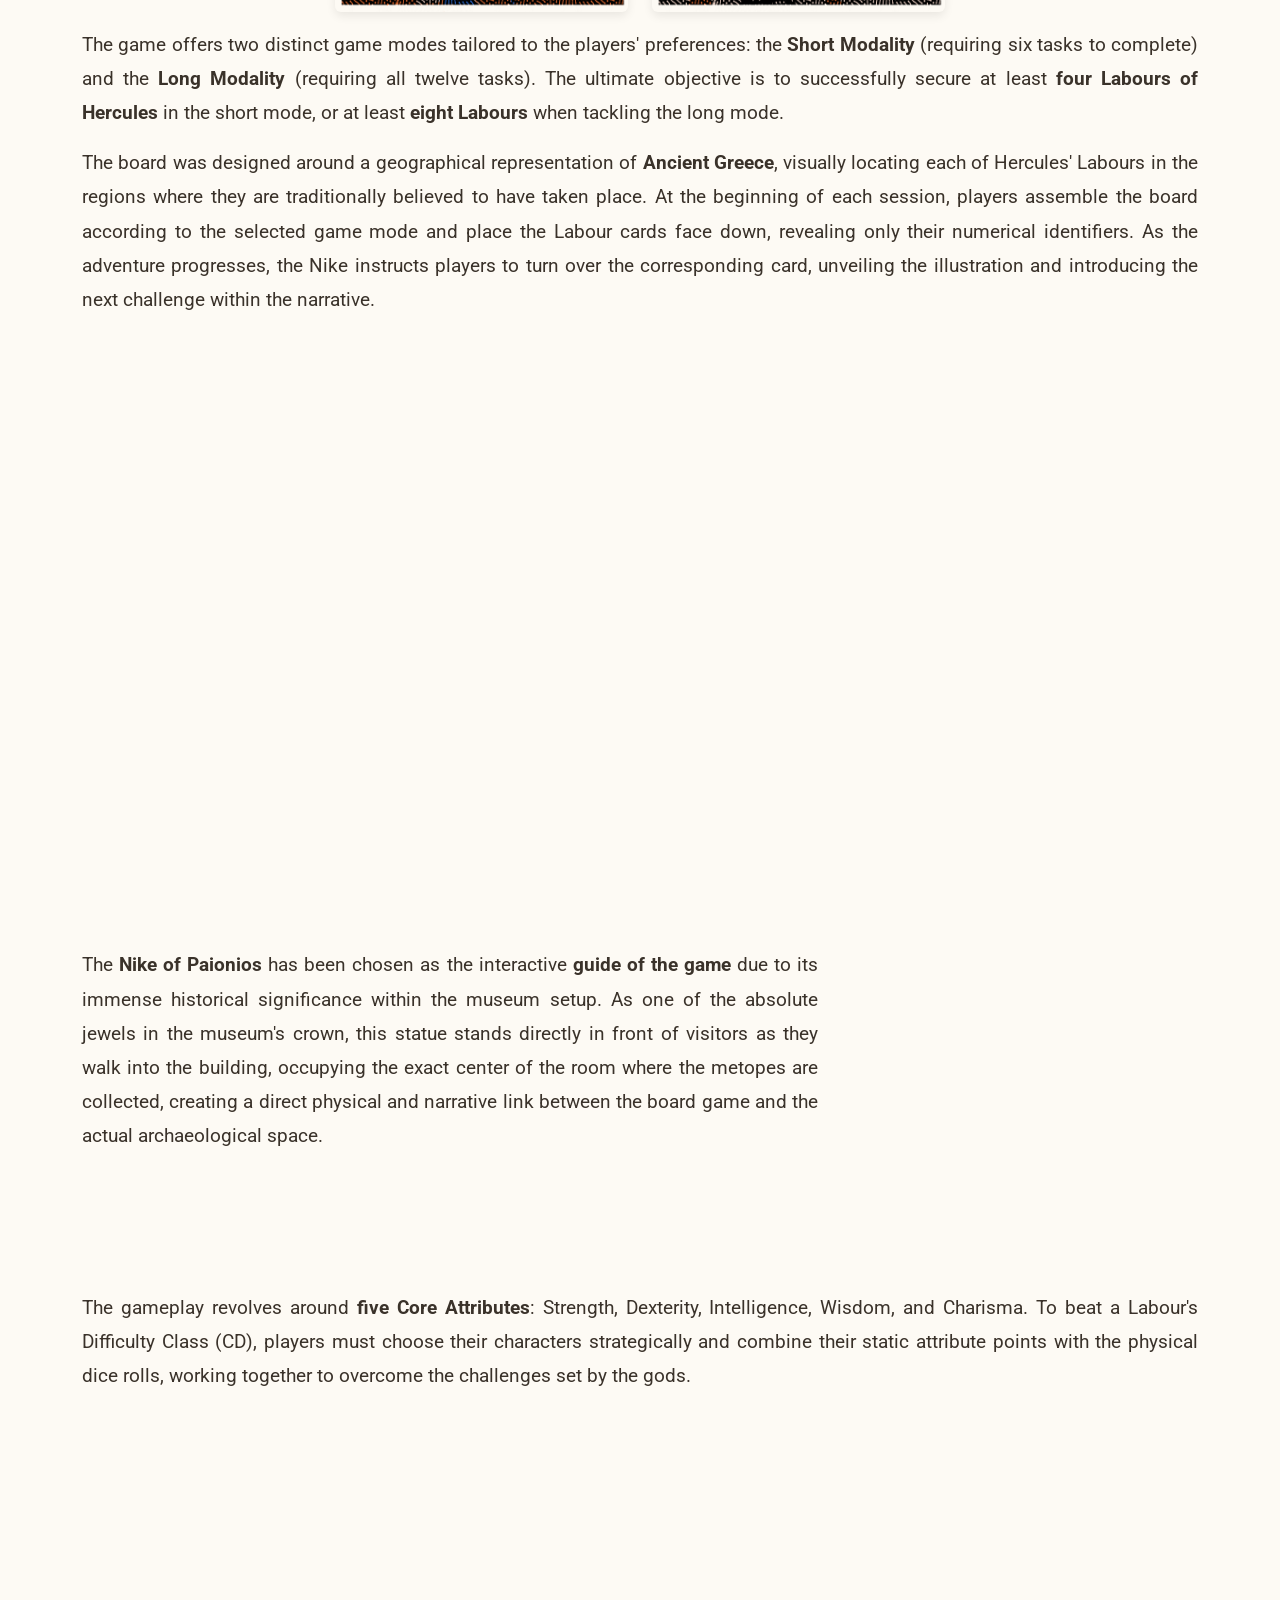
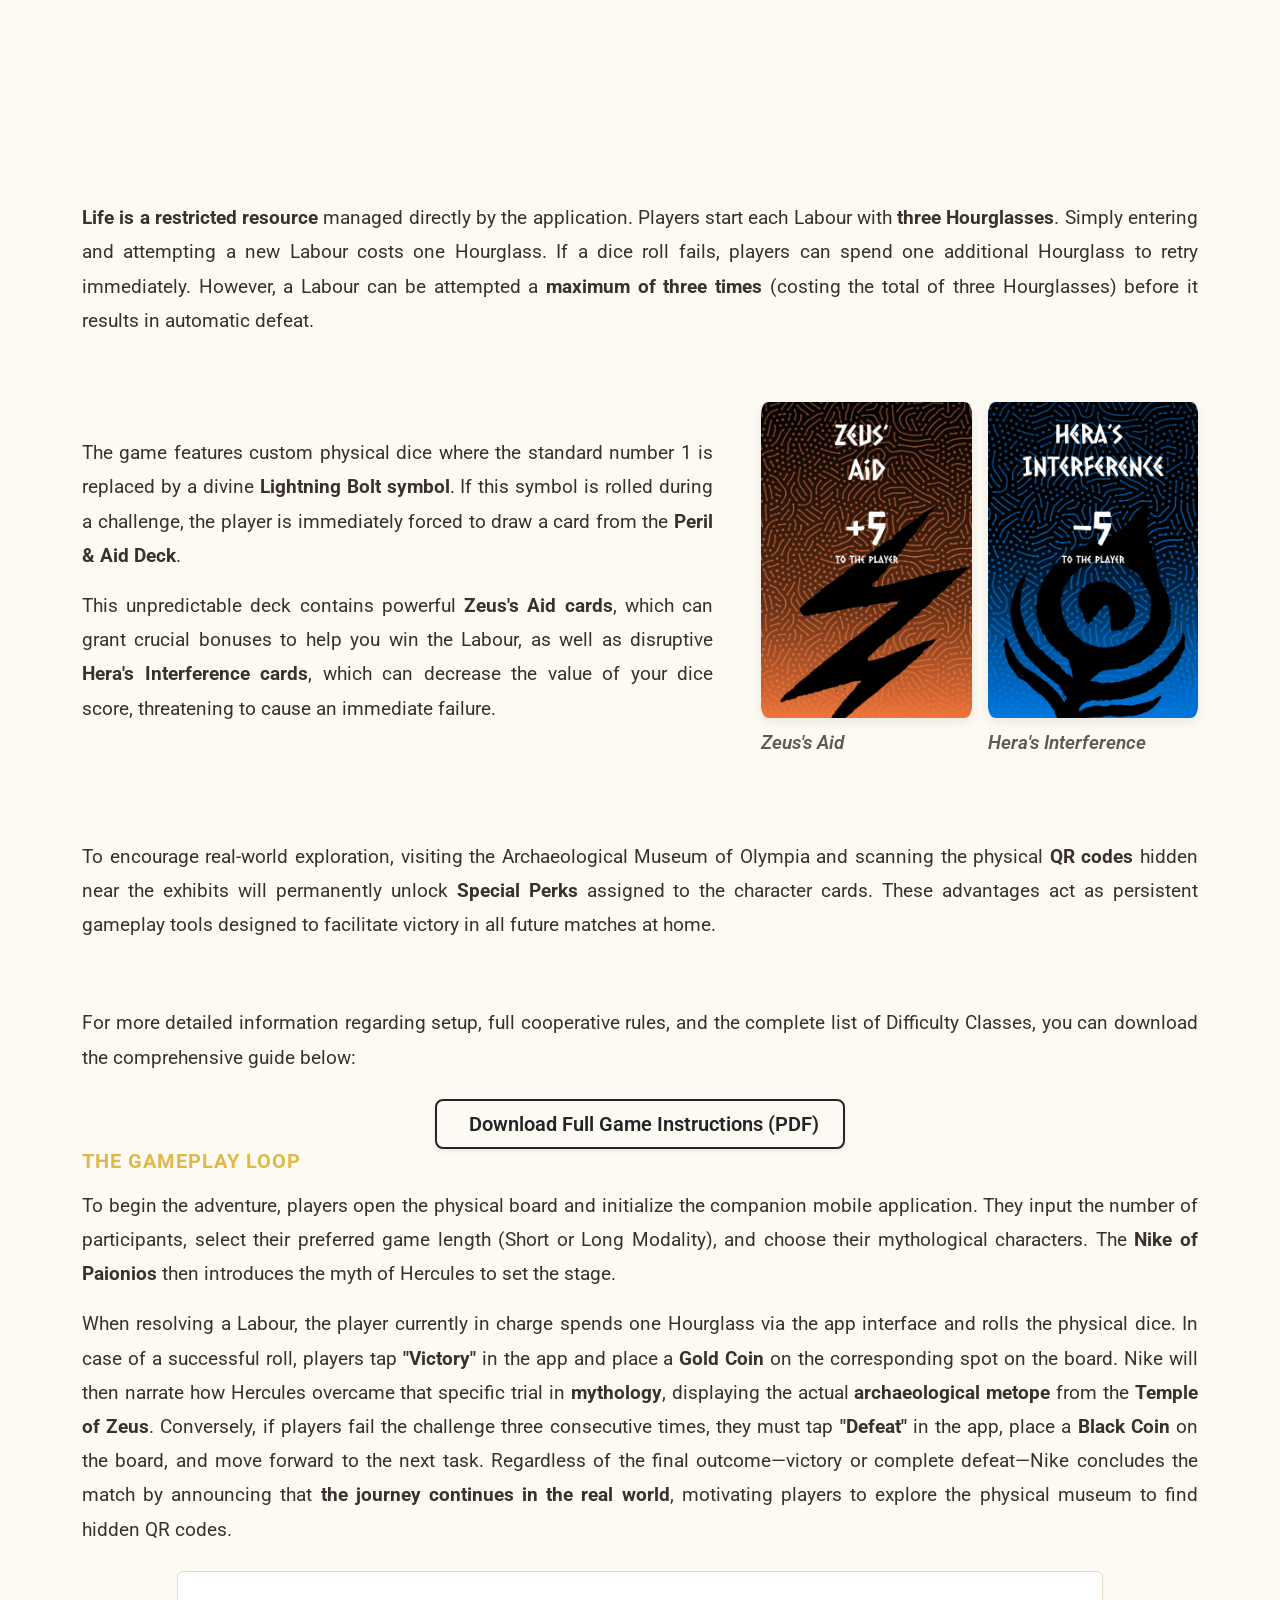
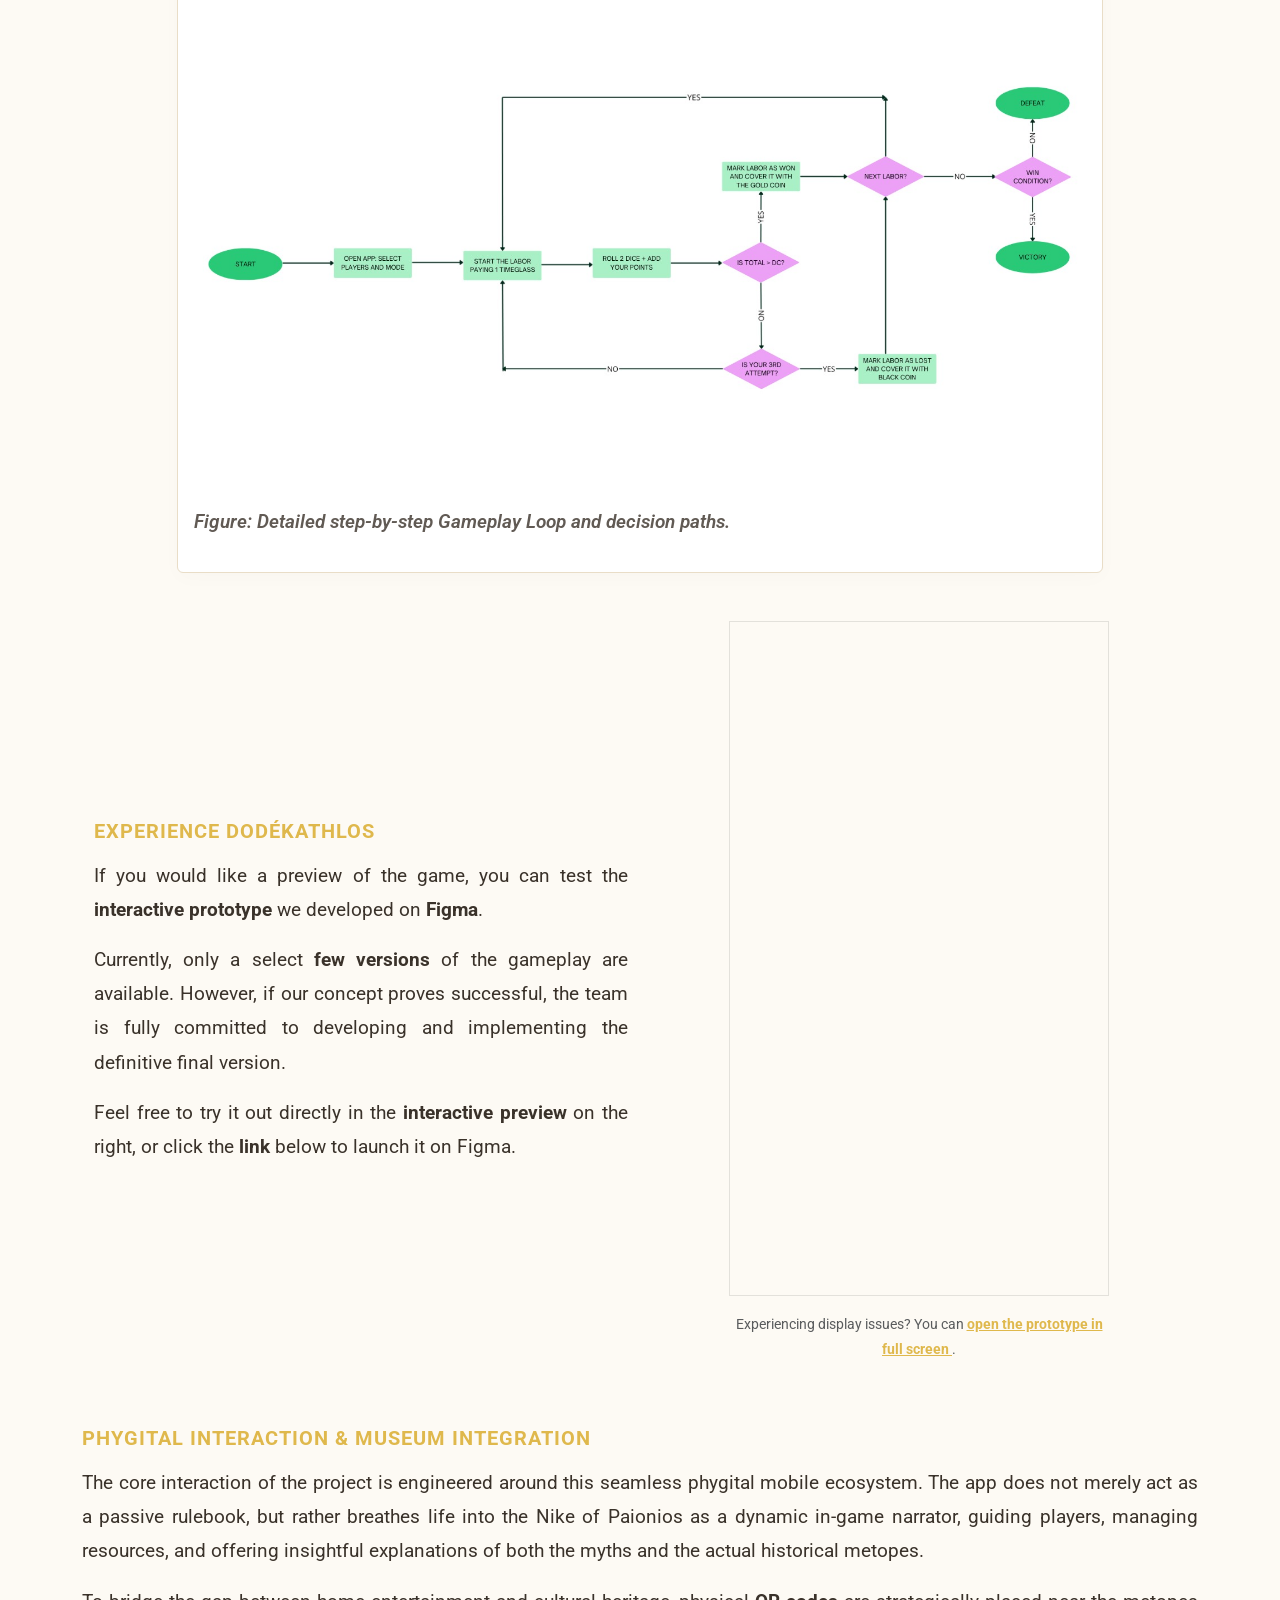
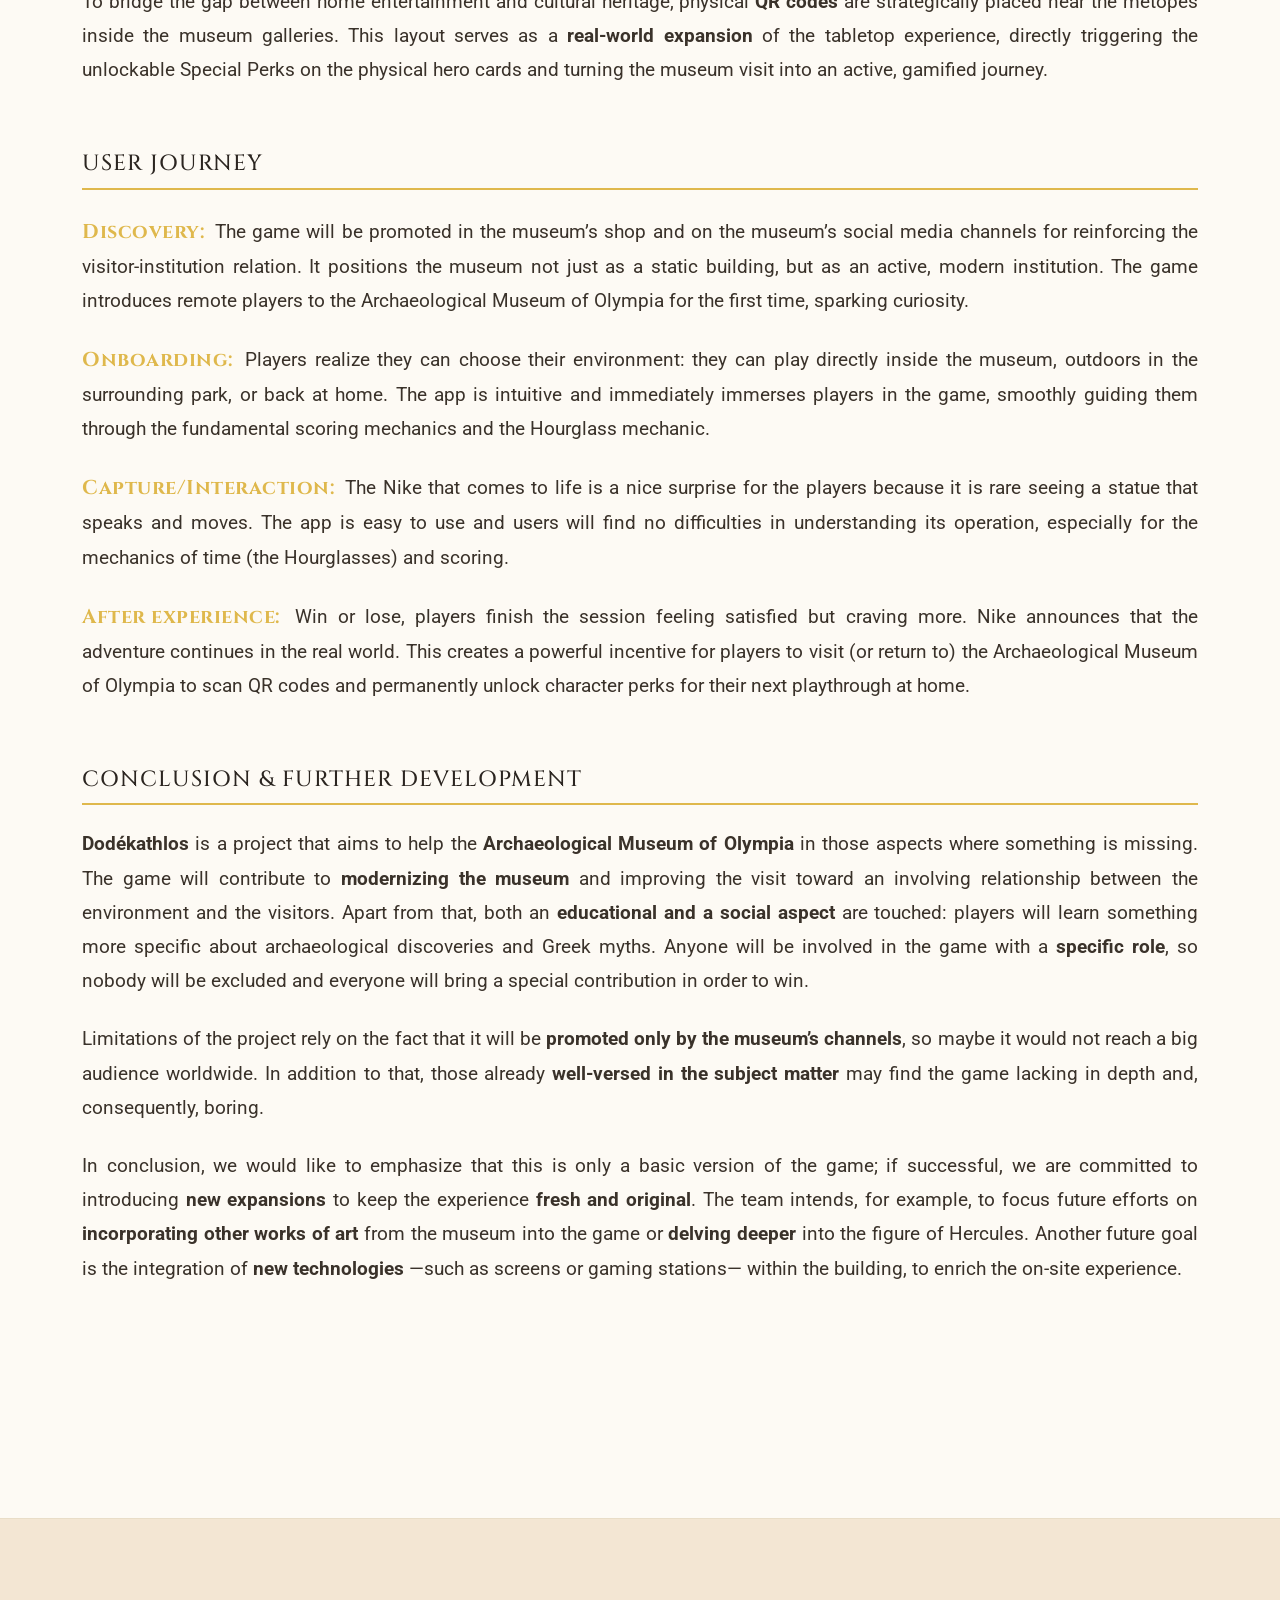
==== commit ddc69177: "Add files via upload" ====
--- a/index.html
+++ b/index.html
@@ -86,7 +86,7 @@
                 <div class="row">
                     <div class="col-12">
                         <p class="lead-text"><strong>Dodékathlos</strong> is an innovative board game that seamlessly integrates physical components with digital tools. This project was developed as the final examination for the <em>Digital Heritage and Multimedia</em> course, within the Master's Degree in <em>Digital Humanities and Digital Knowledge</em> (DHDK) at the <strong>University of Bologna</strong>.</p>
-                        <p class="lead-text">Inspired by the legendary Twelve Labors of Hercules, the game is uniquely designed to serve as both an engaging and educational activity tailored for the <strong>Archaeological Museum of Olympia</strong>. Before crafting the core gameplay and interaction mechanics, our team conducted an in-depth museum analysis to align the experience with the venue's rich heritage.</p>
+                        <p class="lead-text">Inspired by the legendary Twelve Labours of Hercules, the game is uniquely designed to serve as both an engaging and educational activity tailored for the <strong>Archaeological Museum of Olympia</strong>. Before crafting the core gameplay and interaction mechanics, our team conducted an in-depth museum analysis to align the experience with the venue's rich heritage.</p>
                     </div>
                 </div>
             </div>
@@ -124,7 +124,7 @@
 
                       </div>
                       <p></p>
-                      <p>Of particular significance to our project are the monumental remnants of the sculpted metopes from the ancient <strong>Temple of Zeus</strong>. These masterpieces vividly depict the <strong>Twelve Labors of Hercules</strong>. Interestingly, the architectural structure of this temple is believed to be the historical reason why the canon of Hercules' exploits was fixed at exactly twelve, as Greek mythology actually records numerous other heroic deeds performed by the demigod.</p>
+                      <p>Of particular significance to our project are the monumental remnants of the sculpted metopes from the ancient <strong>Temple of Zeus</strong>. These masterpieces vividly depict the <strong>Twelve Labours of Hercules</strong>. Interestingly, the architectural structure of this temple is believed to be the historical reason why the canon of Hercules' exploits was fixed at exactly twelve, as Greek mythology actually records numerous other heroic deeds performed by the demigod.</p>
     
                       <div class="row my-4 justify-content-center">
                       <div class="col-12 col-md-8 text-center reveal reveal-zoom">
@@ -302,23 +302,78 @@
                     <div class="row mb-5">
                     <div class="col-12">
                         <!-- FULL BOX IMAGE --> 
+<div class="row justify-content-center mt-4 mb-5">
+    <div class="col-12 col-xl-10 text-center reveal reveal-zoom">
+        <div class="transparent-box-container">
+            <img src="AppImages/tabellone-con-tutto.png" alt="Dodékathlos Full Box" class="img-fluid transparent-box-img">
+            <p class="small-caption mt-3">Figure: Full Box with all game components.</p>
+        </div>
+    </div>
+</div>
+
+                    <!-- THE IMPLEMENTATION SECTION -->
+<div class="container my-5">
+    
+    <!-- Title -->
+    <div class="row mb-4">
+        <div class="col-12">
+            <h4 class="h5 text-uppercase fw-bold mb-3" style="color: #dfb84c; letter-spacing: 1px;">The Implementation</h4>
+        </div>
+    </div>
+
+    <!-- FIRST PART: Hybrid Experience (Left Text, Right Board Sketch) -->
+    <div class="row align-items-center mb-5">
+        <!-- Left/Center Column (8 Columns out of 12) -->
+        <div class="col-12 col-lg-8">
+            <p class="lead-text">
+                To bring the project to life, the team focused heavily on creating a <strong>cohesive hybrid ecosystem</strong>, seamlessly integrating the physical core of the game—embodied by the board, tokens, and cards—with a dedicated companion digital application.
+            </p>
+            <p class="lead-text">
+                Physical manipulation of the board, cards, dice, and tokens provides a <strong>constant connection</strong> between the mythological journey and the real-world environment, while the companion application orchestrates the narrative progression and contextual information. The resulting system creates a seamless hybrid experience in which <strong>digital guidance and physical gameplay continuously reinforce one another</strong>, encouraging immersion through the integration of storytelling, game mechanics, and material interaction.
+            </p>
+        </div>
+        
+        <!-- Right Column: Board Sketch (4 Columns out of 12) -->
+        <div class="col-12 col-lg-4 text-center mt-4 mt-lg-0 reveal reveal-right">
+            <div style="border: 2px solid #111111; padding: 6px; background-color: #ffffff; display: inline-block;">
+                <img src="AppImages/bozza tabellone.png" alt="Board game sketch" class="img-fluid" style="max-height: 380px; width: auto; object-fit: contain;">
+            </div>
+            <p class="img-caption mt-2 text-center">a sketch of the board</p>
+        </div>
+    </div>
+
+    <!-- SECOND PART: Parallel Tools & Large Wireframe (Full 12 Columns) -->
+    <div class="row">
+        <!-- Text spans all 12 columns -->
+        <div class="col-12">
+            <p class="lead-text">
+                To develop the project, two complementary tools were employed in parallel: <strong>Twine</strong> was used to simulate the narrative flow and branching interactions, while <strong>Figma</strong> served as the primary environment for designing the application's wireframes, user interface, and navigation structure.
+            </p>
+            <p class="lead-text">Clicking <a href="Dodékathlos_twine.html" style="color: #dfb84c;">here</a> you can explore the Twine.</p>
+        </div>
+    
+        <!-- WIREFRAME IMAGE --> 
                     <div class="row justify-content-center mt-4 mb-5">
                         <div class="col-12 col-xl-10 text-center reveal reveal-zoom">
                             <div class="flowchart-container p-3 rounded">
-                                <img src="AppImages/tabellone-con-tutto.png" alt="Dodékathlos Full Box" class="img-fluid flowchart-img">
-                                <p class="small-caption mt-3">Figure: Full Box with all game components.</p>
-                            </div>
-                        </div>
-                    </div>
-                        <h4 class="h5 text-uppercase fw-bold mb-3" style="color: #dfb84c; letter-spacing: 1px;">The Game Mechanics</h4>
+                                <img src="AppImages/wireframe.png" alt="Figma wireframe" class="img-fluid flowchart-img">
+                                <p class="small-caption mt-3">Figure: Full wireframe of the App.</p>
+                            </div>
+                        </div>
+                    </div>
+    </div>
+
+</div>
+
+<h4 class="h5 text-uppercase fw-bold mb-3" style="color: #dfb84c; letter-spacing: 1px;">The Game Mechanics</h4>
                             <p class="lead-text">
                                 <strong>Dodékathlos</strong> is a hybrid cooperative board game designed for players <strong>aged 11 and above</strong>, accommodating groups of up to five people. It seamlessly combines traditional physical board game components—such as a board, dice, and cards—with a dedicated <strong>mobile application</strong>. The companion app is mandatory, acting as an interactive guide that properly orchestrates the narrative and mechanics throughout the entire experience.
                             </p>
                             <p class="lead-text mt-3">
                                 To succeed, players must work closely together to complete the legendary mythological <strong>Labours of Hercules</strong>. Participants can choose from five distinct characters: <strong>Hercules</strong> (which is mandatory in single-player mode), <strong>Iolaus</strong>, <strong>Athena</strong>, <strong>Theseus</strong>, or <strong>Hermes</strong>. Each character possesses unique special abilities known as <strong>Core Attributes</strong> that are crucial for achieving victory. Every single Labour features a specific <strong>Difficulty Class</strong> and requires a combination of three distinct Core Attributes to be successfully overcome.
                             </p>
-                    </div>
-                    </div>
+
+                    
                     <!-- CHARACTERS CARDS -->
                     <div class="row justify-content-center mb">
                     <div class="col-12 col-xl-10">
@@ -362,6 +417,9 @@
                     <div class="col-12">
                         <p class="lead-text">
                             The game offers two distinct game modes tailored to the players' preferences: the <strong>Short Modality</strong> (requiring six tasks to complete) and the <strong>Long Modality</strong> (requiring all twelve tasks). The ultimate objective is to successfully secure at least <strong>four Labours of Hercules</strong> in the short mode, or at least <strong>eight Labours</strong> when tackling the long mode.
+                        </p>
+                        <p class="lead-text">
+                            The board was designed around a geographical representation of <strong>Ancient Greece</strong>, visually locating each of Hercules' Labours in the regions where they are traditionally believed to have taken place. At the beginning of each session, players assemble the board according to the selected game mode and place the Labour cards face down, revealing only their numerical identifiers. As the adventure progresses, the Nike instructs players to turn over the corresponding card, unveiling the illustration and introducing the next challenge within the narrative.
                         </p>
                     </div>
                     </div>
@@ -475,14 +533,11 @@
                             </div>
                         </div>
                     </div>
-                    <!-- TIME AND SPECIAL PERKS -->
+                    <!-- LIFE -->
                     <div class="row mb-5">
                         <div class="col-12">
                             <p class="lead-text">
-                                <strong>Time is a restricted resource</strong> managed directly by the application. Players start their epic journey with a pool of twelve <strong>Hourglasses</strong> in Short Mode and twenty-six in Long Mode. Simply entering and attempting a new Labour costs one Hourglass. If a dice roll fails, players can spend one additional Hourglass to retry immediately. However, a Labour can be attempted a <strong>maximum of three times</strong> (costing a total of three Hourglasses) before it results in automatic defeat and forces a retreat.
-                            </p>
-                            <p class="lead-text mt-3">
-                                To encourage real-world exploration, visiting the Archaeological Museum of Olympia and scanning the physical <strong>QR codes</strong> hidden near the exhibits will permanently unlock <strong>Special Perks</strong> assigned to the character cards. These advantages act as persistent gameplay tools designed to facilitate victory in all future matches at home.
+                                <strong>Life  is a restricted resource</strong> managed directly by the application. Players start each Labour with <strong>three Hourglasses</strong>. Simply entering and attempting a new Labour costs one Hourglass. If a dice roll fails, players can spend one additional Hourglass to retry immediately. However, a Labour can be attempted a <strong>maximum of three times</strong> (costing the total of three Hourglasses) before it results in automatic defeat.
                             </p>
                         </div>
                     </div>
@@ -516,15 +571,21 @@
                                 </div>
                             </div>
                         </div>
-                    </div>
-                    <!-- DOWNLOAD RULEBOOK NEW-->
+                        <!--SPECIAL PERCKS -->
+                            <div class="col-12">
+                                <p class="lead-text mt-3">
+                                To encourage real-world exploration, visiting the Archaeological Museum of Olympia and scanning the physical <strong>QR codes</strong> hidden near the exhibits will permanently unlock <strong>Special Perks</strong> assigned to the character cards. These advantages act as persistent gameplay tools designed to facilitate victory in all future matches at home.
+                                </p>
+                            </div>
+                    </div>
+                    <!-- DOWNLOAD RULEBOOK -->
                     <div>
                         <div class="col-12 text-center">
                             <p class="lead-text mb-4">
                                 For more detailed information regarding setup, full cooperative rules, and the complete list of Difficulty Classes, you can download the comprehensive guide below:
                             </p>
                             <!-- Download Bottom of the PDF -->
-                            <a href="Dodékathlos Board Game Instructions (1).pdf" class="btn btn-outline-dark btn-lg px-4 py-2 shadow-sm transition-btn" download>
+                            <a href="Dodékathlos Board Game Instructions (2).pdf" class="btn btn-outline-dark btn-lg px-4 py-2 shadow-sm transition-btn" download>
                                 <i class="bi bi-file-earmark-pdf-fill me-2"></i> Download Full Game Instructions (PDF)
                             </a>
                         </div>
@@ -560,7 +621,7 @@
             <h4 class="h5 text-uppercase fw-bold mb-3" style="color: #dfb84c; letter-spacing: 1px;">Experience Dodékathlos</h4>
             
             <p class="lead-text">
-                If you would like a preview of the game, you can test the <strong>interactive prototype</strong> we developed on <strong>Figma</strong>. In addition, we created an interactive narrative experience using <strong>Twine</strong>, allowing you to dive deeper into the mythological branching stories and choices that drive the adventure.
+                If you would like a preview of the game, you can test the <strong>interactive prototype</strong> we developed on <strong>Figma</strong>. 
             </p>
 
             <p class="lead-text">
@@ -571,20 +632,13 @@
                 Feel free to try it out directly in the <strong>interactive preview</strong> on the right, or click the <strong>link</strong> below to launch it on Figma.
             </p>
 
-            <p class="lead-text">
-                While <a href="Dod_kathlos.html" style="color: #dfb84c;">clickig here</a> you can explore the <strong>Twine</strong>.
-            </p>
         </div>
         
         <!-- Right Column: Vertical Figma Prototype -->
         <div class="col-lg-6 d-flex justify-content-center">
             <div class="figma-prototype-container">
                 <div class="figma-prototype-wrapper">
-                    <iframe 
-                        style="border: 3px solid #111111; background: #ffffff;" 
-                        src="https://www.figma.com/embed?embed_host=share&url=https%3A%2F%2Fwww.figma.com%2Fproto%2F4wo5KnHM15ppjkBdPs2DxA%2FUntitled%3Fnode-id%3D10-1968%26t%3DLbT10O5Dmxjiw1Rh-1%26starting-point-node-id%3D10%253A1836" 
-                        allowfullscreen>
-                    </iframe>
+                    <iframe style="border: 1px solid rgba(0, 0, 0, 0.1);" width="427" height="907" src="https://embed.figma.com/proto/4wo5KnHM15ppjkBdPs2DxA/Untitled?node-id=10-1836&viewport=140%2C-179%2C0.23&scaling=scale-down&content-scaling=fixed&starting-point-node-id=10%3A1836&show-proto-sidebar=1&page-id=0%3A1&embed-host=share" allowfullscreen></iframe>
                 </div>
                 
                 <!-- English Caption under the prototype -->
@@ -598,16 +652,6 @@
                 </p>
             </div>
         </div>
-
-                    <!-- WIREFRAME IMAGE --> 
-                    <div class="row justify-content-center mt-4 mb-5">
-                        <div class="col-12 col-xl-10 text-center reveal reveal-zoom">
-                            <div class="flowchart-container p-3 rounded">
-                                <img src="AppImages/wireframe.png" alt="Figma wireframe" class="img-fluid flowchart-img">
-                                <p class="small-caption mt-3">Figure: Full wireframe of the figma prototype.</p>
-                            </div>
-                        </div>
-                    </div>
 
                     </div>
                     </div>
@@ -771,4 +815,4 @@
     });
     </script>
 </body>
-</html>
+</html>
--- a/style.css
+++ b/style.css
@@ -612,7 +612,7 @@
     width: 100%;
     /* Utilizziamo un aspect-ratio verticale (es. 9/16 o simile) */
     aspect-ratio: 9 / 16; 
-    height: auto; 
+    height: auto; /* Lasciamo che l'altezza si calcoli da sola in base alla larghezza */
     max-height: 70vh; /* Impedisce che diventi troppo alto rispetto allo schermo del PC */
     display: block;
 }
@@ -632,4 +632,4 @@
     .figma-prototype-wrapper iframe {
         height: 550px;
     }
-}
+}
